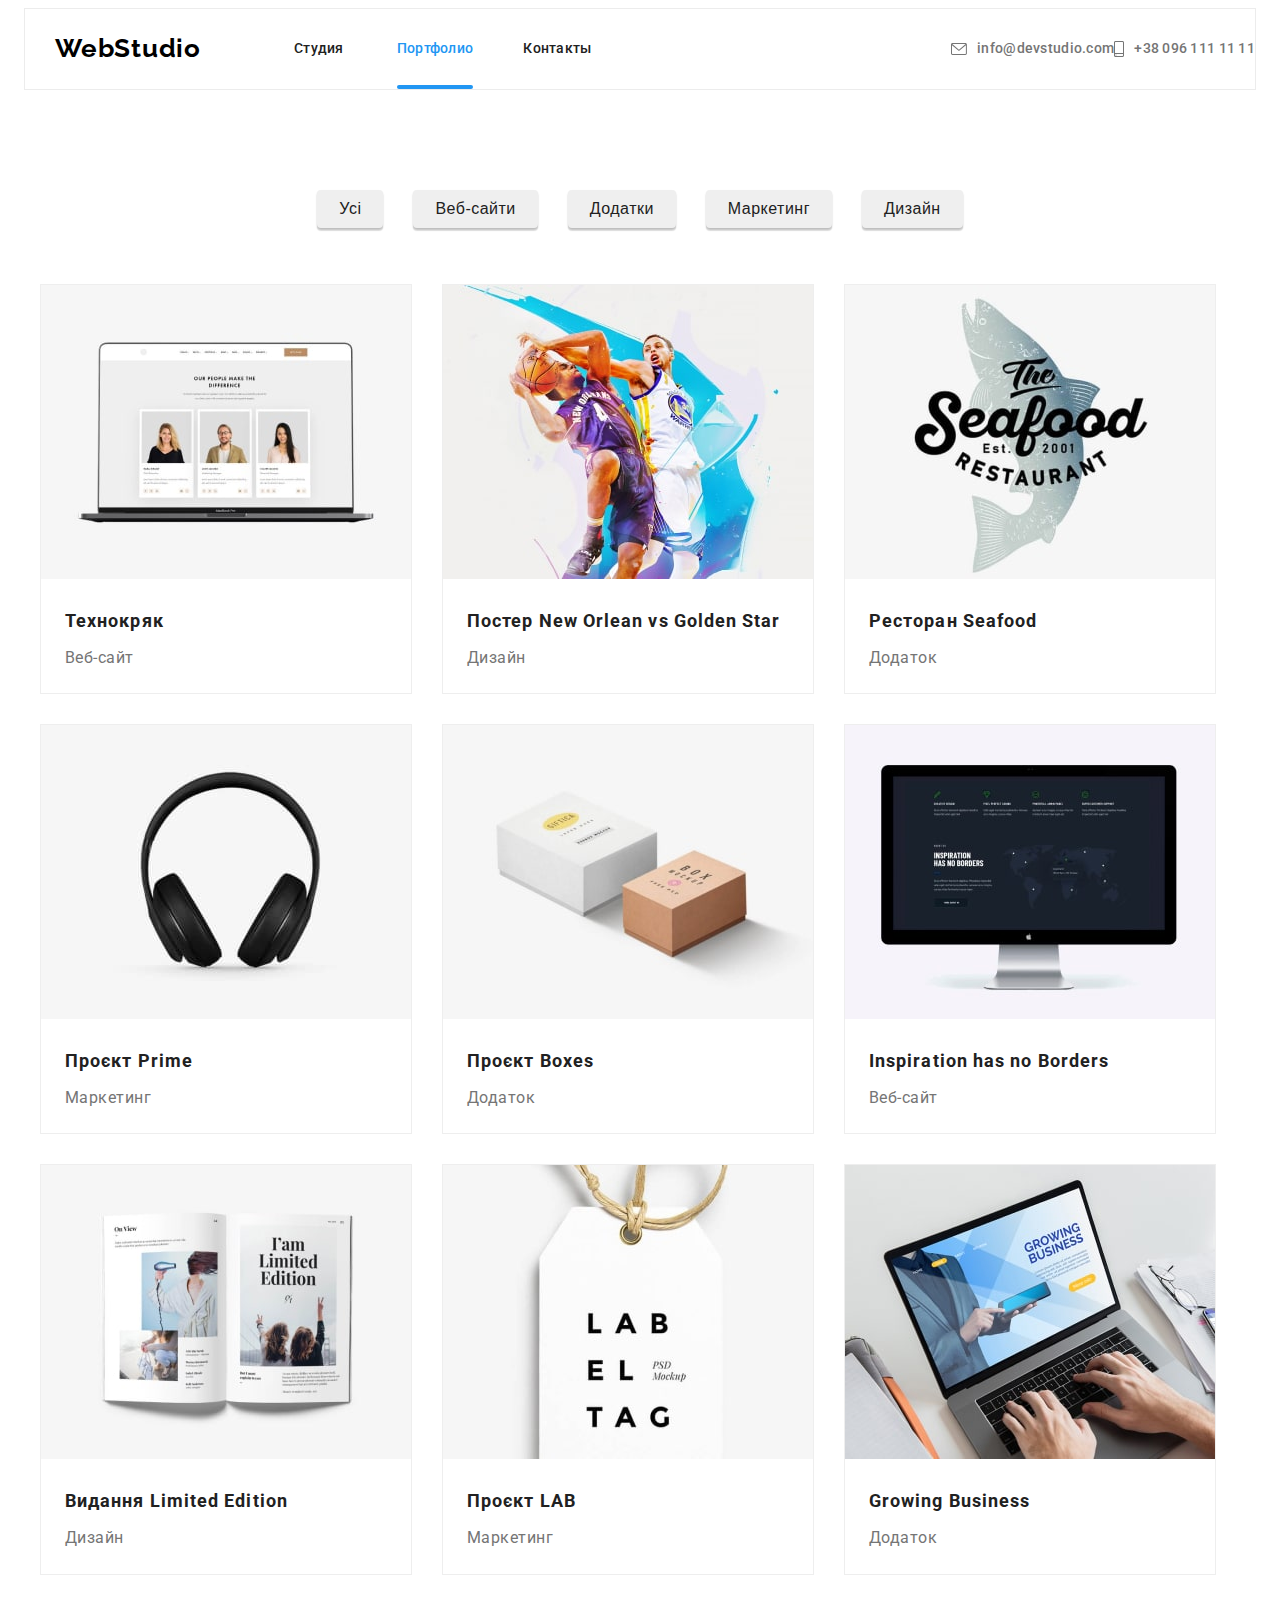
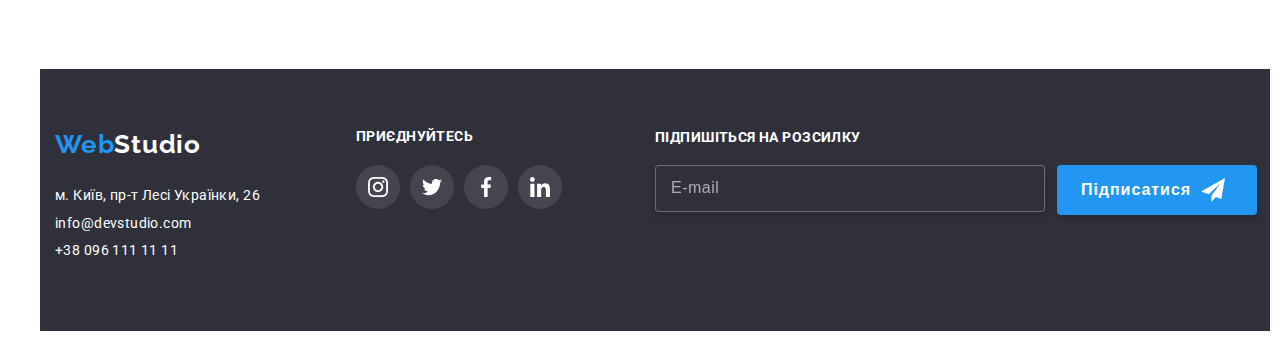
==== portfolio.html @ 6068ce36 "14.12.2022 21:16" ====
<!DOCTYPE html>
<html lang="en">

<head>
  <meta charset="UTF-8">
  <meta http-equiv="X-UA-Compatible" content="IE=edge">
  <meta name="viewport" content="width=device-width, initial-scale=1.0">
  <title>Document</title>

  <link rel="preconnect" href="https://fonts.googleapis.com">
  <link rel="preconnect" href="https://fonts.gstatic.com" crossorigin>
  <link href="https://fonts.googleapis.com/css2?family=Raleway:wght@700&family=Roboto:wght@400;500;700;900&display=swap"
    rel="stylesheet">
  <link rel="stylesheet" href="https://cdnjs.cloudflare.com/ajax/libs/modern-normalize/1.1.0/modern-normalize.min.css"
    integrity="sha512-wpPYUAdjBVSE4KJnH1VR1HeZfpl1ub8YT/NKx4PuQ5NmX2tKuGu6U/JRp5y+Y8XG2tV+wKQpNHVUX03MfMFn9Q=="
    crossorigin="anonymous" referrerpolicy="no-referrer">
  <!-- <link rel="stylesheet" href="./css/styles.css"> -->
  <link rel="stylesheet" href="./css/main.min.css">
</head>

<body class="body">
  <!----------------------HEADER---------------------->

  <header class="header container">
    <div class="container">

      <!----------------------LOGO---------------------->

      <a href="./index.html" lang="en" class="logo link list">
        <span class="accent">Web</span>Studio</a>

      <!-----------------------NAV----------------------->

      <nav class="header-nav">
        <ul class="header-list  list">

          <li class="header-menu">
            <a class="header-link link studia" href="./index.html">Студия</a>
          </li>

          <li class="header-menu">
            <a class="header-link link-curreent link portfolio" href="./portfolio.html">Портфолио</a>
          </li>

          <li class="header-menu">
            <a class="header-link link" href="#contacts">Контакты</a>
          </li>
        </ul>
      </nav>

      <!------------------HEADER-CONTAKT------------------>

      <ul class="header-list-cont header-cont list">

        <li class="cont-item">
          <a class="header-tel-mail link" href="mailto:info@devstudio.com">
            <svg width="16" height="12" class="icon-mail">
              <use href="./img/icons-defs.svg#icon-envelope"></use>
            </svg>
            info@devstudio.com</a>
        </li>

        <li class="cont-item">
          <a class="header-tel-mail link" href="tel:+380961111111">
            <svg width="10" height="16" class="icon-mail">
              <use href="./img/icons-defs.svg#icon-smartphone"></use>
            </svg>
            +38 096 111 11 11</a>
        </li>
      </ul>
    </div>
  </header>

  <!----------------------------HERO---------------------------->

  <main class="main-portfolio">

    <div class="container">
      <ul class="button-work-list list">
        <li><button type="button" class="btn-work btn">Усі</button></li>
        <li><button type="button" class="btn-work btn">Веб-сайти</button></li>
        <li><button type="button" class="btn-work btn">Додатки</button></li>
        <li><button type="button" class="btn-work btn">Маркетинг</button></li>
        <li><button type="button" class="btn-work btn">Дизайн</button></li>
      </ul>
    </div>


    <!--------------------------- OUR WORKS------------------------->
    <div class="container">
      <h1 hidden>Наші роботи</h1>
      <ul class="work-list list">


        <li class="item">
         
            <a class="port-cards-link link" href="#">
              <div class="produkt-thumb">
                <img src="./img/img.jpg" alt="Технокряк" width="370" height="294" />
                <div class="overlay">
                  <p class="port-cards-text">
                    Ресурс предлагает комплексные предложения с разным уровнем функционала и
                    сервисов. ВсPе это позволит посетителю получить исчерпывающие сведения о
                    компании или частном лице.
                  </p>
                </div>
              </div>
              <div class="cards-thumb">
                <h3 class="work-title">Технокряк</h3>
                <p class="work-text">Веб-сайт</p>
              </div>
            </a>
         
        </li>


        <li class="item">
          <a class="port-cards-link link" href="#">
            <div class="produkt-thumb">
              <img src="./img/img1.jpg" alt="Постер New Orlean vs Golden Star" width="370" height="294" />
              <div class="overlay">
                <p class="port-cards-text">
                  Ресурс предлагает комплексные предложения с разным уровнем функционала и
                  сервисов. Все это позволит посетителю получить исчерпывающие сведения о
                  компании или частном лице.
                </p>
              </div>
            </div>
            <div class="cards-thumb">
              <h3 class="work-title">Постер New Orlean vs Golden Star</h3>
              <p class="work-text">Дизайн</p>
            </div>
          </a>
        </li>


        <li class="item">
          <a class="port-cards-link link" href="#">
            <div class="produkt-thumb">
              <img src="./img/img2.jpg" alt="Ресторан Seafood" width="370" height="294" />
              <div class="overlay">
                <p class="port-cards-text">
                  Ресурс предлагает комплексные предложения с разным уровнем функционала и
                  сервисов. Все это позволит посетителю получить исчерпывающие сведения о
                  компании или частном лице.
                </p>
              </div>
            </div>
            <div class="cards-thumb">
              <h3 class="work-title">Ресторан Seafood</h3>
              <p class="work-text">Додаток</p>
            </div>
          </a>
        </li>


        <li class="item">
          <a class="port-cards-link link" href="#">
            <div class="produkt-thumb">
              <img src="./img/img8.jpg" alt="Проєкт Prime" width="370" height="294" />
              <div class="overlay">
                <p class="port-cards-text">
                  Ресурс предлагает комплексные предложения с разным уровнем функционала и
                  сервисов. Все это позволит посетителю получить исчерпывающие сведения о
                  компании или частном лице.
                </p>
              </div>
            </div>
            <div class="cards-thumb">
              <h3 class="work-title">Проєкт Prime</h3>
              <p class="work-text">Маркетинг</p>
            </div>
          </a>
        </li>


        <li class="item">
          <a class="port-cards-link link" href="#">
            <div class="produkt-thumb">
              <img src="./img/img3.jpg" alt="Проєкт Boxes" width="370" height="294" />
              <div class="overlay">
                <p class="port-cards-text">
                  Ресурс предлагает комплексные предложения с разным уровнем функционала и
                  сервисов. Все это позволит посетителю получить исчерпывающие сведения о
                  компании или частном лице.
                </p>
              </div>
            </div>
            <div class="cards-thumb">
              <h3 class="work-title">Проєкт Boxes</h3>
              <p class="work-text">Додаток</p>
            </div>
          </a>
        </li>


        <li class="item">
          <a class="port-cards-link link" href="#">
            <div class="produkt-thumb">
              <img src="./img/img4.jpg" alt="Inspiration has no Borders" width="370" height="294" />
              <div class="overlay">
                <p class="port-cards-text">
                  Ресурс предлагает комплексные предложения с разным уровнем функционала и
                  сервисов. Все это позволит посетителю получить исчерпывающие сведения о
                  компании или частном лице.
                </p>
              </div>
            </div>
            <div class="cards-thumb">
              <h3 class="work-title">Inspiration has no Borders</h3>
              <p class="work-text">Веб-сайт</p>
            </div>
          </a>
        </li>


        <li class="item">
          <a class="port-cards-link link" href="#">
            <div class="produkt-thumb">
              <img src="./img/img5.jpg" alt="Видання Limited Edition" width="370" height="294" />
              <div class="overlay">
                <p class="port-cards-text">
                  Ресурс предлагает комплексные предложения с разным уровнем функционала и
                  сервисов. Все это позволит посетителю получить исчерпывающие сведения о
                  компании или частном лице.
                </p>
              </div>
            </div>
            <div class="cards-thumb">
              <h3 class="work-title">Видання Limited Edition</h3>
              <p class="work-text">Дизайн</p>
            </div>
          </a>
        </li>


        <li class="item">
          <a class="port-cards-link link" href="#">
            <div class="produkt-thumb">
              <img src="./img/img6.jpg" alt="Проєкт LAB" width="370" height="294" />
              <div class="overlay">
                <p class="port-cards-text">
                  Ресурс предлагает комплексные предложения с разным уровнем функционала и
                  сервисов. Все это позволит посетителю получить исчерпывающие сведения о
                  компании или частном лице.
                </p>
              </div>
            </div>
            <div class="cards-thumb">
              <h3 class="work-title">Проєкт LAB</h3>
              <p class="work-text">Маркетинг</p>
            </div>
          </a>
        </li>


        <li class="item">
          <a class="port-cards-link link" href="#">
            <div class="produkt-thumb">
              <img src="./img/img7.jpg" alt="Growing Business" width="370" height="294" />
              <div class="overlay">
                <p class="port-cards-text">
                  Ресурс предлагает комплексные предложения с разным уровнем функционала и
                  сервисов. Все это позволит посетителю получить исчерпывающие сведения о
                  компании или частном лице.
                </p>
              </div>
            </div>
            <div class="cards-thumb">
              <h3 class="work-title">Growing Business</h3>
              <p class="work-text">Додаток</p>
            </div>
          </a>
        </li>
      </ul>
    </div>

  </main>
  <!---------------------------FOOTER--------------------------->
  <footer class="footer container">

    <div class="footer-cont container">
      <div class="footer-container">
        <div class="logofooter">
          <a href="./index.html" lang="en" class="firstlogofooter logo link">Web<span
              class="secondtlogofooter logo link">Studio</span></a>
        </div>

        <div class="footer-address">
          <address>
            <ul class="list">
              <li>
                <a href="https://goo.gl/maps/UvmpvFEawBBhTNfw9" class="contactfooter link">м. Київ, пр-т Лесі Українки,
                  26</a>
              </li>

              <li>
                <a href="mailto:info@devstudio.com" class="contactfooter link">info@devstudio.com</a>
              </li>
              <li>
                <a href="tel:+380961111111" class="contactfooter link">+38 096 111 11 11</a>
              </li>
            </ul>
          </address>
        </div>
      </div>
      <div class="footer-social">
        <p class="footer-title">приєднуйтесь</p>
        <ul class="footer-soc-list list">
          <li class="footer-soc-items"><a href="#" class="footer-soc-link link">
              <svg width="20" height="20" class="footer-soc-icons">
                <use href="./img/icons-defs.svg#icon-instagram"></use>
              </svg>
            </a></li>
          <li class="footer-soc-items"><a href="#" class="footer-soc-link link">
              <svg width="20" height="20" class="footer-soc-icons">
                <use href="./img/icons-defs.svg#icon-twitter"></use>
              </svg>
            </a></li>
          <li class="footer-soc-items"><a href="#" class="footer-soc-link link">
              <svg width="20" height="20" class="footer-soc-icons">
                <use href="./img/icons-defs.svg#icon-facebook"></use>
              </svg>
            </a></li>
          <li class="footer-soc-items"><a href="#" class="footer-soc-link link">
              <svg width="20" height="20" class="footer-soc-icons">
                <use href="./img/icons-defs.svg#icon-linkedin"></use>
              </svg>
            </a></li>
        </ul>
      </div>
      <div class="right-footer">
        <div class="right-footer-mail">
          <div class="footer-mail">
            <p>Підпишіться на розсилку</p>

            <form>
              <input class="right-footer-input" type="email" name="mail" placeholder="E-mail">
            </form>
          </div>

          <div class="right-footer-mail">
            <div class="footer-mail-btn">
              <p>Підпишіться на розсилку</p>


              <button type="submit" class="btn-submit-footer btn">Підписатися
                <svg width="24" height="24" class="btn-footer-icons">
                  <use href="./img/icons-defs.svg#icon-icon-send"></use>
                </svg>
              </button>
            </div>

          </div>
        </div>
      </div>


  </footer>
</body>

</html>
---- css/styles.css ----
:root{
  --primary-link-color:#2196F3;
  --second-link-color:#757575;
  --foncolor:#2F303A;
  --accent-color:#FFFFFF;
  --timing-function:cubic-bezier(0.4, 0, 0.2, 1);
}

p, h1, h2, h3, h4, h5, h6{
  margin: 0px;
}

ul{
  margin: 0px;
  padding-left: 0px;
}


img{
  display: block;
}

.body{
  font-family:'Roboto', sans-serif;
  font-weight: 700;
  color: #212121;
}

.logo{
  font-family: 'Raleway', sans-serif;
  font-weight: 700;
  font-size: 26px;
  line-height: 1.19;
  letter-spacing: 0.03em;
}

.container{
  width: 1200px;
  padding: 0px 15px;
margin: 0 auto;
}

.link{
  text-decoration: none;
}

.list{
  list-style: none;
}

.btn{
  font-family: 'Roboto'sans-serif;
  cursor: pointer;
  color: #212121;
  letter-spacing: 0.06em;
  padding: 10px 24px;
  border: transparent;
 transition: color 250ms var(--timing-function), 
  background-color 250ms var(--timing-function);
}

.btn:hover,
.btn:focus{
  color: var(--accent-color);
 background-color: var(--primary-link-color);
}

/*------------------HEADER------------------*/
.header-container{
 background-color: #FFFFFF;
  outline: 1px solid #eeeeee;
  border: none; 
}

header .container{
  position: relative;
  display: flex;
  align-items: center;
  border: none;
}

.header-list{
  display: flex;
  height: 80px;
}

/* ----------------------LOGO---------------------- */

.logo{
  padding-top: 24px;
  padding-bottom: 25px;
  color: #000000;
  margin-right: 93px;
}
.accent{
  color: var(--primary-link-color);
}

/* ----------------------NAV---------------------- */
.header-link{
  font-weight: 500;
  font-size: 14px;
  line-height: 1.14;
  letter-spacing: 0.02em;
  color: #212121;
  transition: color 250ms var(--timing-function);
}

.link-curreent{
  color: var(--primary-link-color);
}

.header-link:hover,
.header-link:focus{
  color: var(--primary-link-color);
}

.studia{
  margin-right: 53px;
}
.portfolio{
  margin-right: 50px;
}

.header-link{
position: relative;
display: block;
text-decoration: none;
padding: 32px 0px;
}

.link-curreent.studia::after {
  position: absolute;
  align-items: center;
  bottom: 0;
  content: "";
  display: block;
  width: 48px;
  height: 4px;
  border-radius: 2px;
  background-color:var(--primary-link-color);
  transition: 250ms var(--timing-function);
}

.link-curreent.portfolio::after{
  position: absolute;
  align-items: center;
  bottom: 0;
  content: "";
  display: block;
  width: 76px;
  height: 4px;
  border-radius: 2px;
  background-color:var(--primary-link-color);
  transition: 250ms var(--timing-function);
}

/* ------------------HEADER-CONTAKT------------------ */

.header-cont{
  position: absolute;
  margin-left: auto;
  right: 0;
  align-items: center;
}


.header-tel-mail{
  display: flex;
  align-items: center;
  font-weight: 500;
  font-size: 14px;
  line-height: 1.14;
  letter-spacing: 0.02em;
  color: #757575;
 transition: color 250ms var(--timing-function);
}

.header-tel-mail:hover,
.header-tel-mail:focus{
  color: var(--primary-link-color)
}

.icon-mail{
  fill: currentColor;
  margin-right: 10px;
}

.header-list-cont{
  display: flex;
  align-items: center;
  height: 80px;
  margin-right: 15px;
}

.header-list-item{
  margin-right: 30px;
}
.header-list-item:last-child{
  margin-right: 0;
}



/* -------------------HERO------------------- */


.hero-center{
padding-top: 200px;
padding-bottom: 200px;
padding-left: 15px;
text-align: center;
background-color: var(--foncolor);
background-repeat: no-repeat;
background-position: center;
background-size: cover;
background-image: linear-gradient(rgba(47, 48, 58, 0.4),rgba(47, 48, 58, 0.4)),url(../img/hero_bg.jpg);
min-width: 1600px;
margin: auto;
}

.title{
font-size: 44px;
line-height: 1.36;
text-align: center;
letter-spacing: 0.06em;
text-transform: uppercase;
color: var(--accent-color);
margin-bottom: 30px;
width: 696px;
} 

.title{
  margin: 0 auto;
  display: block;
}

.btn{
margin: 0 auto;
display: block;
margin-top: 30px;
}

/*------FEATURE------ */


.feature{
font-size: 14px;
line-height: 1.14;
letter-spacing: 0.03em;
text-transform: uppercase;
}

.feature .container{
  padding-top: 94px;
  padding-bottom: 94px;
}

.feature-list-item::before{
  display: block;
  content: '';
  background-repeat: no-repeat;
  height: 120px;
  background-color: #F5F4FA;
  background-position: center;
  margin-bottom: 30px;
  background-size: 65.32px 70px;
}
.icon-antenna::before{
 background-image: url(../img/SVG/antenna.svg); 
}

.icon-clock::before{
  background-image: url(../img/SVG/clock.svg) ;
}

.icon-diagram::before{
  background-image: url(../img/SVG/diagram.svg);
}

.icon-astronaut::before{
  background-image: url(../img/SVG/astronaut.svg);
}


.feature-list li+li{
  margin-left: 30px;
}

.feature-list{
  display: flex;
}

.feature-text{
font-weight: 400;
font-size: 14px;
line-height: 1.71;
letter-spacing: 0.03em;
color:var(--second-link-color);
max-width: 300px;
}

.feature-list li+li {
  margin-left: 30px;
}

/*------DEVELOPMENT------ */



.work-list-item{
  width: calc((100%-60px)/3);
  margin-right: 30px;
}

.work-list-item:nth-child(3n){
  margin-right: 0px;
}


.heading{
  font-weight: 700;
font-size: 36px;
line-height: 1.17;
text-align: center;
letter-spacing: 0.03em;
}

.work{
  display: flex;
  padding-top: 50px;
  padding-bottom: 94px;
}

.work-thumb{
  position: relative;
}

.work-actions{
  position: absolute;
  bottom: 0;
  width: 370px;
}

.devel-text{

  display: flex;
font-family: 'Roboto';
font-style: normal;
font-weight: 700;
font-size: 14px;
line-height: 16px;
text-align: center;
letter-spacing: 0.03em;
text-transform: uppercase;
color: #FFFFFF;
background: rgba(47, 48, 58, 0.8);
color: #FFFFFF;
padding: 27px;
justify-content: center;

}


/*------TEAM------ */

.team{
font-weight: 700;
font-size: 36px;
line-height: 1.17;
text-align: center;
letter-spacing: 0.03em;
}

.team-container{
background:#F5F4FA ;
padding-top: 94px;
padding-bottom: 94px;
}


.team-soc-list{
display: flex;
justify-content: center;
align-items: center;

}

.team-soc-items{
  width: 44px;
  height: 44px;
  margin-bottom: 30px;
  
}

.team-soc-items:not(:last-child)
{
  margin-right: 10px;
}

.team-soc-link{
  display: flex;
  justify-content: center;
  align-items: center;
  border-radius: 50%;
  width: 100%;
  height: 100%;
  color: #AFB1B8;
  background-color: var(--accent-color);
  transition: color 250ms var(--timing-function), 
  background-color 250ms var(--timing-function);
} 

.team-soc-link:hover{
  background-color:var(--primary-link-color);
  color: var(--accent-color);
 
}

 .team-soc-icons{
  fill: currentColor;
}

.member-team-list{
  display: flex;
}

.our-team{
  padding-bottom: 50px;
}

.member-team {
font-weight: 500;
font-size: 16px;
line-height: 1.19;
text-align: center;
letter-spacing: 0.03em;
margin-top: 30px;
margin-bottom: 10px;
}
.card{
  background-color: #FFFFFF;
}
.card-member{
width: 270px;
background: #FFFFFF;
background-color: transparent;
margin-right: 30px;
box-shadow: 0px 1px 3px rgba(0, 0, 0, 0.12), 0px 1px 1px
 rgba(0, 0, 0, 0.14), 0px 2px 1px rgba(0, 0, 0, 0.2);
border-radius: 0px 0px 4px 4px;
}

.job-title {
font-weight: 400;
font-size: 16px;
line-height: 1.19;
text-align: center;
letter-spacing: 0.03em;
color: var(--second-link-color);
/* padding-bottom: 30px; */
margin-bottom: 16px;
}


/*-----------REGULAR CUSTOMERS----------- */

.customers{
padding-top: 94px;
padding-bottom: 94px;
}
.custoumer-list{
  margin-top: 50px;
  display: flex;
}

.custoumer-list li+li{
  margin-left: 30px;
}

.custoumer-list {
  display: flex;
  font-size: 36px;
  line-height: 1.16;
  margin-top: 50px;
  padding: 0;
  text-align: center;
}

.customer-link {
  display: flex;
  box-sizing: border-box;
  justify-content: center;
  align-items: center;
  width: 170px;
  height: 92px;
  border: 1px solid #AFB1B8;
  border-radius: 4px;
  color:#AFB1B8;
 transition: color 250ms var(--timing-function), 
  border-color 250ms var(--timing-function);
}
.customers-icon {
  fill: currentColor;
}
.customer-link:hover,
.customer-link:focus {
  color: var(--primary-link-color);
  border-color: var(--primary-link-color);
}


/* --------------------------- PORTFOLIO------------------------- */

/* --------------------------- HERO------------------------- */

.header{
  border: 1px solid #ECECEC;
 
}
.button-work-list{
  display: flex; 
  padding-top:100px;
  padding-bottom: 56px;
  justify-content: center;
}

.button-work-list li+li{
  margin-left: 30px;
}

.btn-work{
padding: 6px 22px;
font-weight: 500;
font-size: 16px;
line-height: 1.62;
text-align: center;
letter-spacing: 0.03em;
box-shadow: 0px 3px 1px rgba(0, 0, 0, 0.1), 0px 1px 2px rgba(0, 0, 0, 0.08), 0px 2px 2px rgba(0, 0, 0, 0.12);
border-radius: 4px;
margin-top: 0;
border: transparent;
}

/* --------------------------- OUR WORKS------------------------- */

.produkt-thumb{
  position: relative;
  overflow: hidden;
  margin-bottom: 20px;
}

.port-cards-text{
position: absolute;
top: 0;
font-family: 'Roboto';
font-weight: 400;
font-size: 18px;
line-height: 1.56;
padding: 63px 24px;
letter-spacing: 0.03em;
background: rgba(33, 150, 243, 0.9);
color: #FFFFFF;
height: 100%;
transform: translateY(100%);
transition: transform 250ms var(--timing-function);
}

.item:hover .port-cards-text{
  transform: translateY(0) ;
}


.work-list{
  display: flex;
  flex-wrap: wrap;
  margin-bottom: 94px;
}


.work-title{
font-weight: 700;
font-size: 18px;
line-height: 2;
letter-spacing: 0.06em;
color: #212121;
margin-left: 24px;
margin-bottom: 4px;
}

.work-text{
font-weight: 400;
font-size: 16px;
line-height: 1.89;
letter-spacing: 0.03em;
color: var(--second-link-color);
margin-left: 24px;
margin-bottom: 20px;
}
.item{
border: 1px solid #EEEEEE;
margin-bottom: 30px;
background: #FFFFFF;
margin-right: 30px;
width: 370px;
}


.item:nth-last-child(-n+3){
    margin-bottom: 0;}


.item:hover{
  box-shadow: 0px 1px 1px rgba(0, 0, 0, 0.12),
   0px 4px 4px rgba(0, 0, 0, 0.06),
    1px 4px 6px rgba(0, 0, 0, 0.16);
}

.item>p{
  margin-bottom: 20px;
}

.item>h2{
  margin-bottom: 4px;
}

.item:nth-child(3n){
  margin-right: 0;
} 

/*------FOOTER------ */


.footer-cont{
   display: flex;
background-color:var(--foncolor);
padding-top: 60px;
  padding-bottom: 60px;
}
.footer-container{
  width: 231px;
}

.firstlogofooter{
 color: var(--primary-link-color)
}

.secondtlogofooter {
  color: var(--accent-color);
 }

 .logofooter{
  margin-bottom: 28px;
   max-width: 231px;
 }

 .footer-address{
  max-width: 231px;
 }

 .contactfooter{
display: block;
font-family: 'Roboto';
font-style: normal;
font-weight: 400;
font-size: 14px;
line-height: 1.14;
letter-spacing: 0.03em;
margin-bottom: 12px;
color: #FFFFFF;
 }

 .footer-social{
  margin-left: 70px;
 }

 .footer-title{
font-weight: 700;
font-size: 14px;
line-height: 1.14;
letter-spacing: 0.03em;
text-transform: uppercase;
color: #FFFFFF;
margin-bottom: 20px;
 }

 .footer-soc-list{
display: flex;
}

.footer-soc-items{
  width: 44px;
  height: 44px;
  margin-bottom: 30px;
  
}

.footer-soc-items:not(:last-child)
{
  margin-right: 10px;
}

.footer-soc-link{
  display: flex;
  justify-content: center;
  align-items: center;
  border-radius: 50%;
  width: 100%;
  height: 100%;
  color: #FFFFFF;
 background: rgba(255, 255, 255, 0.1);
 transition: color 250ms var(--timing-function), 
  background-color 250ms var(--timing-function);
}

.footer-soc-link:hover{
  background-color:var(--primary-link-color);
  color: var(--accent-color);
}

.footer-soc-icons{
  fill: currentColor}

  .right-footer{
    margin-left: 93px;
    display: flex;
  }

.right-footer-mail{
  display: flex;
}
.footer-mail{
  display: block;
}

.footer-mail > p{
font-weight: 700;
font-size: 14px;
line-height: 16px;
letter-spacing: 0.03em;
text-transform: uppercase;
color: #FFFFFF;
margin-bottom: 20px;
  }

.footer-mail-btn>p{
  font-weight: 700;
font-size: 14px;
line-height: 16px;
letter-spacing: 0.03em;
text-transform: uppercase;
color: #FFFFFF;
margin-bottom: 20px;
opacity: 0;
}

.right-footer-input{
  width: 358px;
  padding: 15px;
  background: #2F303A;
  border: 1px solid rgba(255, 255, 255, 0.3);
filter: drop-shadow(0px 4px 4px rgba(0, 0, 0, 0.15));
border-radius: 4px;
color: #FFFFFF;
}
.right-footer-input::placeholder{
font-weight: 400;
font-size: 16px;
line-height: 1.25;
align-items: center;
letter-spacing: 0.03em;
color: rgba(255, 255, 255, 0.6);
}

.btn-submit-footer{
  display: flex;
font-weight: 700;
font-size: 16px;
line-height: 1.88;
margin-left: 12px;
letter-spacing: 0.06em;
background-color: var(--primary-link-color);
color: #FFFFFF;
width: 200px;
height: 50px;
margin-top: 0;
box-shadow: 0px 4px 4px rgba(0, 0, 0, 0.15);
border-radius: 4px;
align-items: center;
justify-items: center;
}

.btn-footer-icons{
  margin-left: 10px;
}

.btn-submit-footer
/*------MODAL------ */

.backdrop {
  position: fixed;
  top: 0;
  left: 0;
  width: 100%;
  height: 100%;
  background-color: rgba(0, 0, 0, 0.2);
  opacity: 1;
  visibility: visible;
  transition: opasity 250ms var(--timing-function), 
  visibility 250ms var(--timing-function);
  
}

.backdrop.is-hidden {
  opacity: 0;
  pointer-events: none;
  visibility: hidden;
}
.backdrop.is-hidden.modal {
  transform: scale(1.1) translate(-50%, -50%) scale(0.9);
  opacity: 0;
}
.modal {
  position: absolute;
  top: 50%;
  left: 50%;
  background-color: #FFFFFF;
  min-width: 528px;
  min-height: 581px;
  box-shadow: 0px 1px 3px rgba(0, 0, 0, 0.12), 0px 1px 1px rgba(0, 0, 0, 0.14),
    0px 2px 1px rgba(0, 0, 0, 0.2);
  border-radius: 4px;
  opacity: 1;
  transform: scale(1) translate(-50%, -50%);
  transition: 250ms var(--timing-function);
   padding: 40px 40px 50px 40px;
}

.modal-close{
  position: absolute;
  top: 8px;
  right: 8px;
  width: 30px;
  height: 30px;
  border-radius: 50%;
  border: 1px solid rgba(0, 0, 0, 0.1);
  padding: 0;
  cursor: pointer;
  fill: #000000;
  background-color: rgba(255, 255, 255, 1);
  transition: 250ms var(--timing-function);
}

.modal-icons {
  position: absolute;
  top: 50%;
  left: 50%;
  transform: translate(-50%, -50%);
  color: #757575;
}

.cross-modal-icons{
  fill: #757575;
}

.cross-modal-icons:hover{
  fill: #2196F3;
}


.modal-head{
font-weight: 700;
font-size: 20px;
line-height: 1.15;
text-align: center;
letter-spacing: 0.03em;
color: #212121;
margin-bottom: 30px;
}

.btn-submit{
width: 200px;
height: 50px;
cursor: pointer;
box-shadow: 0px 4px 4px rgba(0, 0, 0, 0.15);
border-radius: 4px;
}

.modal-input{

width: 100%;
height: 40px;
border: 1px solid rgba(33, 33, 33, 0.2);
outline: none;
border-radius: 4px;
padding: 12px 15px 12px 42px;
color:#757575;
cursor: pointer;
transition: border 250ms var(--timing-function);
}

.modal-input:hover,
.modal-input:focus{
border: 1px solid #2196F3;
}

.modal-input-coment:hover,
.modal-input-coment:focus{
border: 1px solid #2196F3;
}



.modal-input:focus + svg,
.modal-input:hover + svg{
  fill: #2196F3}

.modal-input::placeholder{
font-weight: 400;
font-size: 12px;
line-height: 14px;
letter-spacing: 0.01em;
color: rgba(117, 117, 117, 0.5);
}

.form-field{
  margin-bottom: 28px;
}
 .form-field label{
  display: block;
margin-bottom: 4px;
font-family: 'Roboto';
font-style: normal;
font-weight: 400;
font-size: 12px;
line-height: 1.17;
letter-spacing: 0.01em;
color: #757575;

 }
.modal-text{
font-weight: 400;
font-size: 12px;
line-height: 14px;
letter-spacing: 0.01em;
color: rgba(117, 117, 117, 0.5);
resize:none;
width: 100%;
height: 120px;
padding: 12px 16px;
border: 1px solid rgba(33, 33, 33, 0.2);
border-radius: 4px;
 outline: none;
}

.modal-text:hover,
.modal-text:focus{
  border: 1px solid #2196F3;
}

.modal-input-wrapper{
  position: relative;
  color: rgba(117, 117, 117, 0.5);
}

.label-coment{
  display: block;
margin-bottom: 4px;
font-family: 'Roboto';
font-style: normal;
font-weight: 400;
font-size: 12px;
line-height: 1.17;
letter-spacing: 0.01em;
color: #757575;
}


.modal-icons-cont{
   position: absolute;
  top: 50%;
  left: 12px;
  transform: translateY(-50%);
  transition: fill 250ms var(--timing-function);
}

/* -----------checkbox----------- */

.modal-politik-label{
  display: flex;
  margin-left: 12px;
  align-items: center;
}
label.modal-politik-label::before{
content: "";
width: 16px;
height: 15px;
border: 2px solid #212121;
border-radius: 2px;
margin-right: 7px;

}

.checkbox:checked + label::before{
  border: none;
  background-color: var(--primary-link-color);
  background-image: url(../img/galochka.svg);
  background-repeat: no-repeat;
  background-position: center;
}
.checkbox{
  appearance: none;
 
}
.checkbox-link{
  display: inline;
   color: var(--primary-link-color);
  margin-left: 3px;
  font-weight: 400;
font-size: 14px;
line-height: 1.71;
letter-spacing: 0.03em;
}

.checkbox-text{
  display: inline;
  color: #757575;
  margin-left: 3px;
  font-weight: 400;
font-size: 14px;
line-height: 1.71;
letter-spacing: 0.03em;
}
---- css/main.min.css ----
p,h1,h2,h3,h4,h5,h6{margin:0px}ul{margin:0px;padding-left:0px}.link{text-decoration:none}.list{list-style:none}.img{display:block}.body{font-family:"Roboto",sans-serif;font-weight:700;color:#212121}:root{--primary-link-color:#2196F3;--second-link-color:#757575;--foncolor:#2F303A;--accent-color:#FFFFFF;--timing-function:cubic-bezier(0.4, 0, 0.2, 1)}.container{width:1200px;padding:0px 15px;margin:0 auto}.btn{font-family:"Roboto" sans-serif;cursor:pointer;color:#212121;letter-spacing:.06em;padding:10px 24px;border:rgba(0,0,0,0);transition:color 250ms var(--timing-function),background-color 250ms var(--timing-function);margin:0 auto;display:block;margin-top:30px}.btn:hover,.btn:focus{color:var(--accent-color);background-color:var(--primary-link-color)}.logo{font-family:"Raleway",sans-serif;font-weight:700;font-size:26px;line-height:1.19;letter-spacing:.03em}.header-container{background-color:#fff;outline:1px solid #eee;border:none}header .container{position:relative;display:flex;align-items:center;border:none}.header-list{display:flex;height:80px}.header-list-cont{display:flex;align-items:center;height:80px;margin-right:15px}.header-list-item{margin-right:30px}.header-list-item:last-child{margin-right:0}.logo{padding-top:24px;padding-bottom:25px;color:#000;margin-right:93px}.logo-accent{color:var(--primary-link-color)}.header-link{position:relative;display:block;text-decoration:none;padding:32px 0px;font-weight:500;font-size:14px;line-height:1.14;letter-spacing:.02em;color:#212121;transition:color 250ms var(--timing-function)}.header-link:hover,.header-link:focus{color:var(--primary-link-color)}.link-curreent{color:var(--primary-link-color)}.link-curreent.studia::after{position:absolute;align-items:center;bottom:0;content:"";display:block;width:48px;height:4px;border-radius:2px;background-color:var(--primary-link-color);transition:250ms var(--timing-function)}.link-curreent.portfolio::after{position:absolute;align-items:center;bottom:0;content:"";display:block;width:76px;height:4px;border-radius:2px;background-color:var(--primary-link-color);transition:250ms var(--timing-function)}.studia{margin-right:53px}.portfolio{margin-right:50px}.header-cont{position:absolute;margin-left:auto;right:0;align-items:center}.header-tel-mail{display:flex;align-items:center;font-weight:500;font-size:14px;line-height:1.14;letter-spacing:.02em;color:#757575;transition:color 250ms var(--timing-function)}.header-tel-mail:hover,.header-tel-mail:focus{color:var(--primary-link-color)}.icon-mail{fill:currentColor;margin-right:10px}.hero-center{padding-top:200px;padding-bottom:200px;padding-left:15px;text-align:center;background-color:var(--foncolor);background-repeat:no-repeat;background-position:center;background-size:cover;background-image:linear-gradient(rgba(47, 48, 58, 0.4), rgba(47, 48, 58, 0.4)),url(../img/hero_bg.jpg);min-width:1600px;margin:auto}.title{font-size:44px;line-height:1.36;text-align:center;letter-spacing:.06em;text-transform:uppercase;color:var(--accent-color);margin-bottom:30px;width:696px;margin:0 auto;display:block}.work-list-item{width:calc((100% - 60px)/3);margin-right:30px}.work-list-item:nth-child(3n){margin-right:0px}.heading{font-weight:700;font-size:36px;line-height:1.17;text-align:center;letter-spacing:.03em}.work{display:flex;padding-top:50px;padding-bottom:94px}.work-thumb{position:relative}.work-actions{position:absolute;bottom:0;width:370px}.devel-text{display:flex;font-family:"Roboto";font-style:normal;font-weight:700;font-size:14px;line-height:16px;text-align:center;letter-spacing:.03em;text-transform:uppercase;color:#fff;background:rgba(47,48,58,.8);color:#fff;padding:27px;justify-content:center}.feature{font-size:14px;line-height:1.14;letter-spacing:.03em;text-transform:uppercase}.feature .container{padding-top:94px;padding-bottom:94px}.icon-antenna::before{background-image:url(../img/SVG/antenna.svg)}.icon-clock::before{background-image:url(../img/SVG/clock.svg)}.icon-diagram::before{background-image:url(../img/SVG/diagram.svg)}.icon-astronaut::before{background-image:url(../img/SVG/astronaut.svg)}.feature-list{display:flex}.feature-list li+li{margin-left:30px}.feature-list-item::before{display:block;content:"";background-repeat:no-repeat;height:120px;background-color:#f5f4fa;background-position:center;margin-bottom:30px;background-size:65.32px 70px}.feature-text{font-weight:400;font-size:14px;line-height:1.71;letter-spacing:.03em;color:var(--second-link-color);max-width:300px}.team{font-weight:700;font-size:36px;line-height:1.17;text-align:center;letter-spacing:.03em}.team-container{background:#f5f4fa;padding-top:94px;padding-bottom:94px}.team-soc-list{display:flex;justify-content:center;align-items:center}.team-soc-icons{fill:currentColor}.team-soc-items{width:44px;height:44px;margin-bottom:30px}.team-soc-items:not(:last-child){margin-right:10px}.team-soc-link{display:flex;justify-content:center;align-items:center;border-radius:50%;width:100%;height:100%;color:#afb1b8;background-color:var(--accent-color);transition:color 250ms var(--timing-function),background-color 250ms var(--timing-function)}.team-soc-link:hover{background-color:var(--primary-link-color);color:var(--accent-color)}.our-team{padding-bottom:50px}.member-team{font-weight:500;font-size:16px;line-height:1.19;text-align:center;letter-spacing:.03em;margin-top:30px;margin-bottom:10px}.member-team-list{display:flex}.card{background-color:#fff}.card-member{width:270px;background:#fff;background-color:rgba(0,0,0,0);margin-right:30px;box-shadow:0px 1px 3px rgba(0,0,0,.12),0px 1px 1px rgba(0,0,0,.14),0px 2px 1px rgba(0,0,0,.2);border-radius:0px 0px 4px 4px}.job-title{font-weight:400;font-size:16px;line-height:1.19;text-align:center;letter-spacing:.03em;color:var(--second-link-color);margin-bottom:16px}.customer{padding-top:94px;padding-bottom:94px}.customer-icon{fill:currentColor}.custoumer-list{display:flex;font-size:36px;line-height:1.16;margin-top:50px;padding:0;text-align:center;margin-top:50px;display:flex}.custoumer-list li+li{margin-left:30px}.customer-link{display:flex;box-sizing:border-box;justify-content:center;align-items:center;width:170px;height:92px;border:1px solid #afb1b8;border-radius:4px;color:#afb1b8;transition:color 250ms var(--timing-function),border-color 250ms var(--timing-function)}.customer-link:hover,.customer-link:focus{color:var(--primary-link-color);border-color:var(--primary-link-color)}.footer-cont{display:flex;background-color:var(--foncolor);padding-top:60px;padding-bottom:60px}.footer-container{width:231px}.firstlogofooter{color:var(--primary-link-color)}.secondtlogofooter{color:var(--accent-color)}.logofooter{margin-bottom:28px;max-width:231px}.footer-address{max-width:231px}.contactfooter{display:block;font-family:"Roboto";font-style:normal;font-weight:400;font-size:14px;line-height:1.14;letter-spacing:.03em;margin-bottom:12px;color:#fff}.footer-social{margin-left:70px}.footer-title{font-weight:700;font-size:14px;line-height:1.14;letter-spacing:.03em;text-transform:uppercase;color:#fff;margin-bottom:20px}.footer-soc-list{display:flex}.footer-soc-items{width:44px;height:44px;margin-bottom:30px}.footer-soc-items:not(:last-child){margin-right:10px}.footer-soc-link{display:flex;justify-content:center;align-items:center;border-radius:50%;width:100%;height:100%;color:#fff;background:rgba(255,255,255,.1);transition:color 250ms var(--timing-function),background-color 250ms var(--timing-function)}.footer-soc-link:hover{background-color:var(--primary-link-color);color:var(--accent-color)}.footer-soc-icons{fill:currentColor}.right-footer{margin-left:93px;display:flex}.right-footer-mail{display:flex}.footer-mail{display:block}.footer-mail>p{font-weight:700;font-size:14px;line-height:16px;letter-spacing:.03em;text-transform:uppercase;color:#fff;margin-bottom:20px}.footer-mail-btn>p{font-weight:700;font-size:14px;line-height:16px;letter-spacing:.03em;text-transform:uppercase;color:#fff;margin-bottom:20px;opacity:0}.right-footer-input{width:358px;padding:15px;background:#2f303a;border:1px solid rgba(255,255,255,.3);filter:drop-shadow(0px 4px 4px rgba(0, 0, 0, 0.15));border-radius:4px;color:#fff}.right-footer-input::-moz-placeholder{font-weight:400;font-size:16px;line-height:1.25;align-items:center;letter-spacing:.03em;color:rgba(255,255,255,.6)}.right-footer-input:-ms-input-placeholder{font-weight:400;font-size:16px;line-height:1.25;align-items:center;letter-spacing:.03em;color:rgba(255,255,255,.6)}.right-footer-input::placeholder{font-weight:400;font-size:16px;line-height:1.25;align-items:center;letter-spacing:.03em;color:rgba(255,255,255,.6)}.btn-submit-footer{display:flex;font-weight:700;font-size:16px;line-height:1.88;margin-left:12px;letter-spacing:.06em;background-color:var(--primary-link-color);color:#fff;width:200px;height:50px;margin-top:0;box-shadow:0px 4px 4px rgba(0,0,0,.15);border-radius:4px;align-items:center;justify-items:center}.btn-footer-icons{margin-left:10px}.backdrop{position:fixed;top:0;left:0;width:100%;height:100%;background-color:rgba(0,0,0,.2);opacity:1;visibility:visible;transition:opasity 250ms var(--timing-function),visibility 250ms var(--timing-function)}.backdrop.is-hidden{opacity:0;pointer-events:none;visibility:hidden}.backdrop.is-hidden.modal{transform:scale(1.1) translate(-50%, -50%) scale(0.9);opacity:0}.modal{position:absolute;top:50%;left:50%;background-color:#fff;min-width:528px;min-height:581px;box-shadow:0px 1px 3px rgba(0,0,0,.12),0px 1px 1px rgba(0,0,0,.14),0px 2px 1px rgba(0,0,0,.2);border-radius:4px;opacity:1;transform:scale(1) translate(-50%, -50%);transition:250ms var(--timing-function);padding:40px 40px 50px 40px}.modal-close{position:absolute;top:8px;right:8px;width:30px;height:30px;border-radius:50%;border:1px solid rgba(0,0,0,.1);padding:0;cursor:pointer;fill:#000;background-color:#fff;transition:250ms var(--timing-function)}.modal-icons{position:absolute;top:50%;left:50%;transform:translate(-50%, -50%);color:#757575}.modal-head{font-weight:700;font-size:20px;line-height:1.15;text-align:center;letter-spacing:.03em;color:#212121;margin-bottom:30px}.cross-modal-icons{fill:#757575}.cross-modal-icons:hover{fill:#2196f3}.btn-submit{width:200px;height:50px;cursor:pointer;box-shadow:0px 4px 4px rgba(0,0,0,.15);border-radius:4px}.modal-input{width:100%;height:40px;border:1px solid rgba(33,33,33,.2);outline:none;border-radius:4px;padding:12px 15px 12px 42px;color:#757575;cursor:pointer;transition:border 250ms var(--timing-function)}.modal-input:hover,.modal-input:focus{border:1px solid #2196f3}.modal-input:focus+svg,.modal-input:hover+svg{fill:#2196f3}.modal-input::-moz-placeholder{font-weight:400;font-size:12px;line-height:14px;letter-spacing:.01em;color:rgba(117,117,117,.5)}.modal-input:-ms-input-placeholder{font-weight:400;font-size:12px;line-height:14px;letter-spacing:.01em;color:rgba(117,117,117,.5)}.modal-input::placeholder{font-weight:400;font-size:12px;line-height:14px;letter-spacing:.01em;color:rgba(117,117,117,.5)}.modal-input-wrapper{position:relative;color:rgba(117,117,117,.5)}.form-field{margin-bottom:28px}.form-field label{display:block;margin-bottom:4px;font-family:"Roboto";font-style:normal;font-weight:400;font-size:12px;line-height:1.17;letter-spacing:.01em;color:#757575}.modal-text{font-weight:400;font-size:12px;line-height:14px;letter-spacing:.01em;color:rgba(117,117,117,.5);resize:none;width:100%;height:120px;padding:12px 16px;border:1px solid rgba(33,33,33,.2);border-radius:4px;outline:none}.modal-text:hover,.modal-text:focus{border:1px solid #2196f3}.label-coment{display:block;margin-bottom:4px;font-family:"Roboto";font-style:normal;font-weight:400;font-size:12px;line-height:1.17;letter-spacing:.01em;color:#757575}.modal-icons-cont{position:absolute;top:50%;left:12px;transform:translateY(-50%);transition:fill 250ms var(--timing-function)}.modal-politik-label{display:flex;margin-left:12px;align-items:center}label.modal-politik-label::before{content:"";width:16px;height:15px;border:2px solid #212121;border-radius:2px;margin-right:7px}.checkbox{-webkit-appearance:none;-moz-appearance:none;appearance:none}.checkbox-link{display:inline;color:var(--primary-link-color);margin-left:3px;font-weight:400;font-size:14px;line-height:1.71;letter-spacing:.03em}.checkbox-text{display:inline;color:#757575;margin-left:3px;font-weight:400;font-size:14px;line-height:1.71;letter-spacing:.03em}.checkbox:checked+label::before{border:none;background-color:var(--primary-link-color);background-image:url(../img/galochka.svg);background-repeat:no-repeat;background-position:center}.header{border:1px solid #ececec}.button-work-list{display:flex;padding-top:100px;padding-bottom:56px;justify-content:center}.button-work-list li+li{margin-left:30px}.btn-work{padding:6px 22px;font-weight:500;font-size:16px;line-height:1.62;text-align:center;letter-spacing:.03em;box-shadow:0px 3px 1px rgba(0,0,0,.1),0px 1px 2px rgba(0,0,0,.08),0px 2px 2px rgba(0,0,0,.12);border-radius:4px;margin-top:0;border:rgba(0,0,0,0)}.produkt-thumb{position:relative;overflow:hidden;margin-bottom:20px}.port-cards-text{position:absolute;top:0;font-family:"Roboto";font-weight:400;font-size:18px;line-height:1.56;padding:63px 24px;letter-spacing:.03em;background:rgba(33,150,243,.9);color:#fff;height:100%;transform:translateY(100%);transition:transform 250ms var(--timing-function)}.work-list{display:flex;flex-wrap:wrap;margin-bottom:94px}.work-title{font-weight:700;font-size:18px;line-height:2;letter-spacing:.06em;color:#212121;margin-left:24px;margin-bottom:4px}.work-text{font-weight:400;font-size:16px;line-height:1.89;letter-spacing:.03em;color:var(--second-link-color);margin-left:24px;margin-bottom:20px}.item{border:1px solid #eee;margin-bottom:30px;background:#fff;margin-right:30px;width:370px}.item:hover .port-cards-text{transform:translateY(0)}.item:nth-last-child(-n+3){margin-bottom:0}.item:hover{box-shadow:0px 1px 1px rgba(0,0,0,.12),0px 4px 4px rgba(0,0,0,.06),1px 4px 6px rgba(0,0,0,.16)}.item>p{margin-bottom:20px}.item>h2{margin-bottom:4px}.item:nth-child(3n){margin-right:0}/*# sourceMappingURL=main.min.css.map */
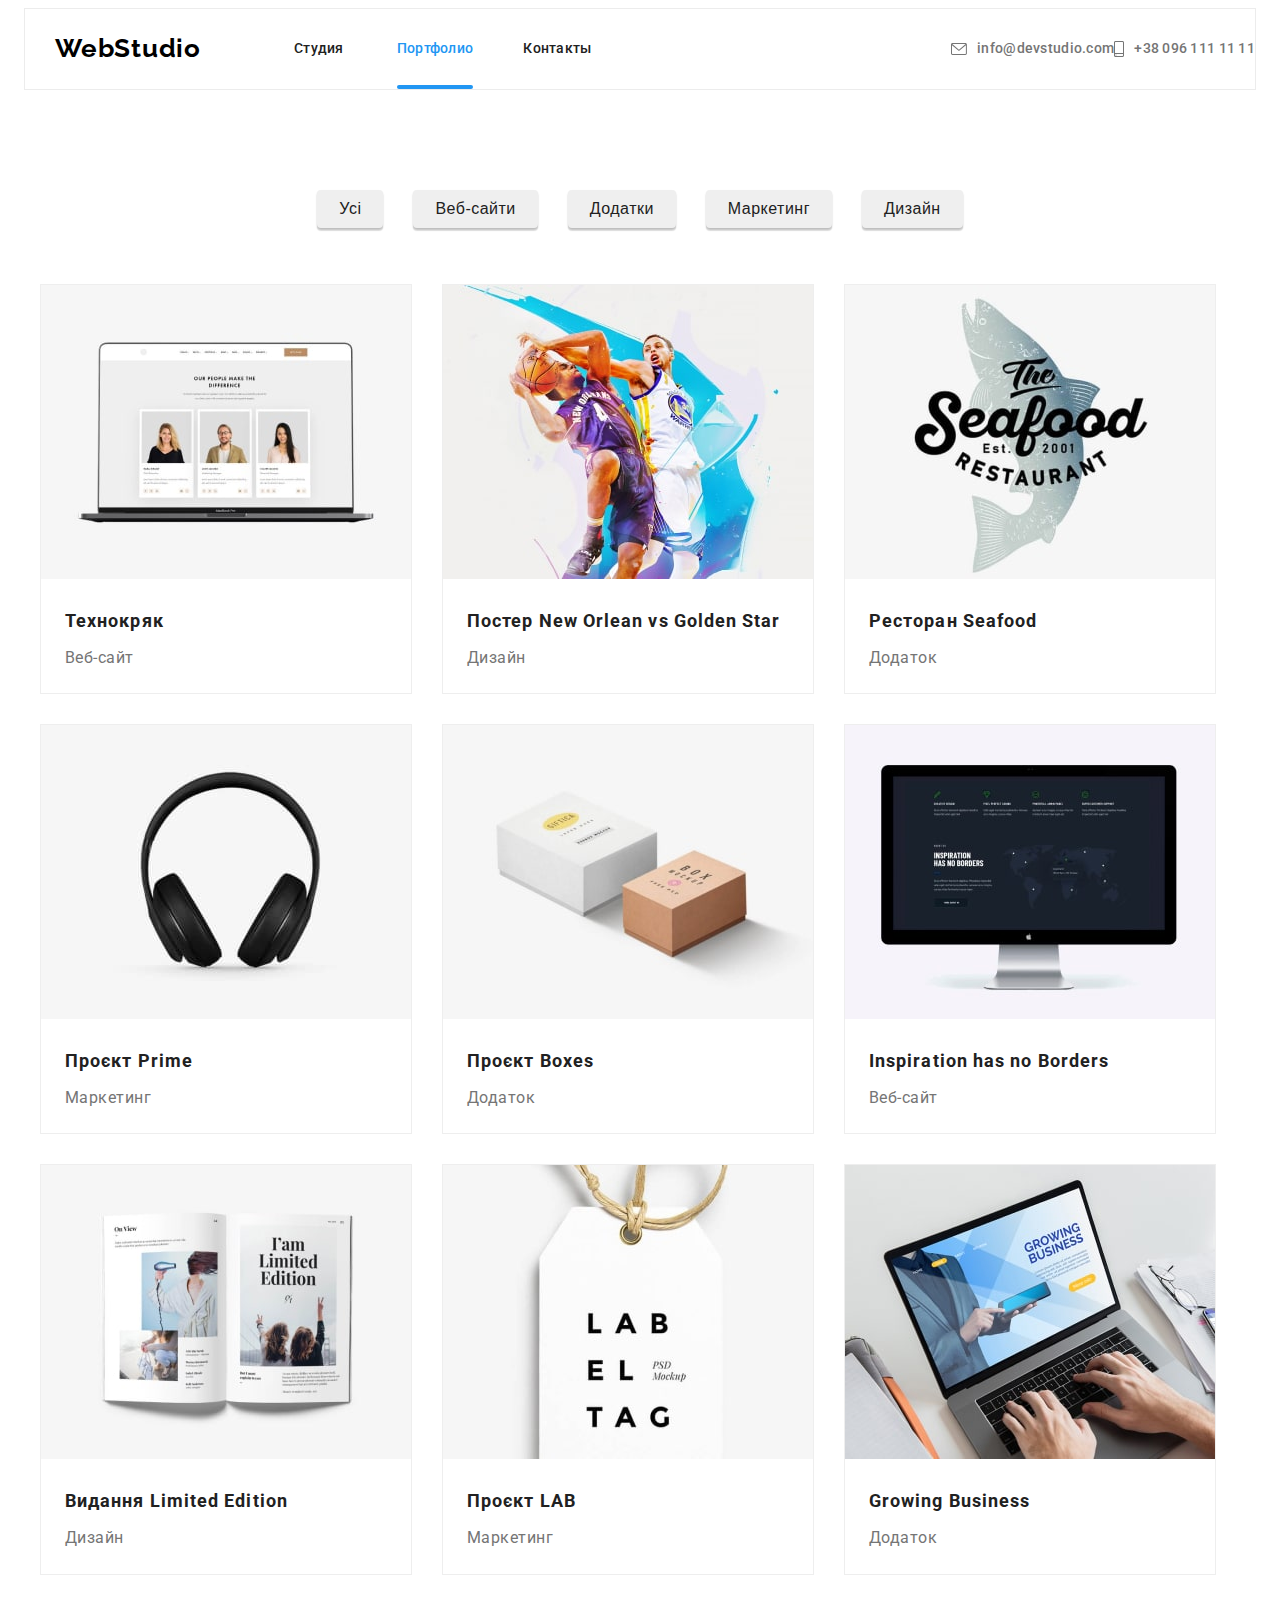
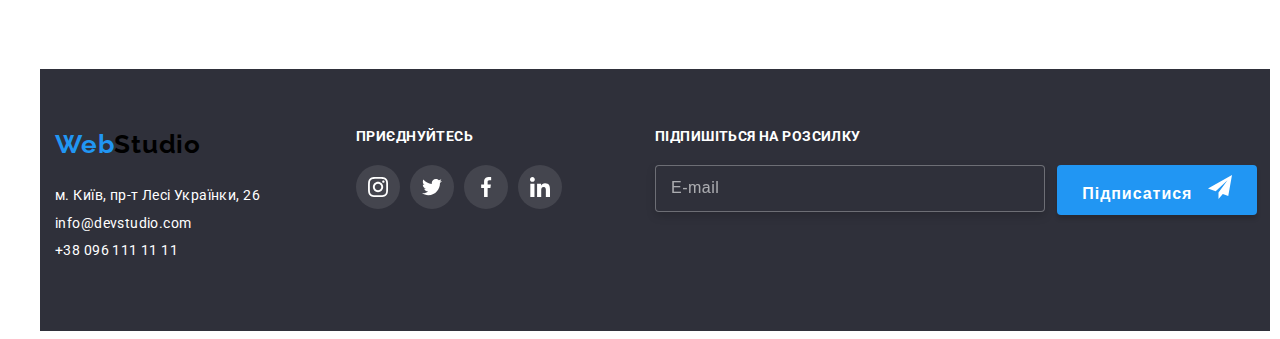
==== commit 30ddde66: "16.12.2022 10:55" ====
--- a/portfolio.html
+++ b/portfolio.html
@@ -282,8 +282,10 @@
     <div class="footer-cont container">
       <div class="footer-container">
         <div class="logofooter">
-          <a href="./index.html" lang="en" class="firstlogofooter logo link">Web<span
-              class="secondtlogofooter logo link">Studio</span></a>
+          <a href="./index.html" lang="en" class="logo link list">
+            <span class="logo-accent">Web</span>Studio</a>
+          <!-- <a href="./index.html" lang="en" class="firstlogofooter logo link">Web<span
+              class="secondtlogofooter logo link">Studio</span></a> -->
         </div>
 
         <div class="footer-address">
--- a/css/main.min.css
+++ b/css/main.min.css
@@ -1 +1 @@
-p,h1,h2,h3,h4,h5,h6{margin:0px}ul{margin:0px;padding-left:0px}.link{text-decoration:none}.list{list-style:none}.img{display:block}.body{font-family:"Roboto",sans-serif;font-weight:700;color:#212121}:root{--primary-link-color:#2196F3;--second-link-color:#757575;--foncolor:#2F303A;--accent-color:#FFFFFF;--timing-function:cubic-bezier(0.4, 0, 0.2, 1)}.container{width:1200px;padding:0px 15px;margin:0 auto}.btn{font-family:"Roboto" sans-serif;cursor:pointer;color:#212121;letter-spacing:.06em;padding:10px 24px;border:rgba(0,0,0,0);transition:color 250ms var(--timing-function),background-color 250ms var(--timing-function);margin:0 auto;display:block;margin-top:30px}.btn:hover,.btn:focus{color:var(--accent-color);background-color:var(--primary-link-color)}.logo{font-family:"Raleway",sans-serif;font-weight:700;font-size:26px;line-height:1.19;letter-spacing:.03em}.header-container{background-color:#fff;outline:1px solid #eee;border:none}header .container{position:relative;display:flex;align-items:center;border:none}.header-list{display:flex;height:80px}.header-list-cont{display:flex;align-items:center;height:80px;margin-right:15px}.header-list-item{margin-right:30px}.header-list-item:last-child{margin-right:0}.logo{padding-top:24px;padding-bottom:25px;color:#000;margin-right:93px}.logo-accent{color:var(--primary-link-color)}.header-link{position:relative;display:block;text-decoration:none;padding:32px 0px;font-weight:500;font-size:14px;line-height:1.14;letter-spacing:.02em;color:#212121;transition:color 250ms var(--timing-function)}.header-link:hover,.header-link:focus{color:var(--primary-link-color)}.link-curreent{color:var(--primary-link-color)}.link-curreent.studia::after{position:absolute;align-items:center;bottom:0;content:"";display:block;width:48px;height:4px;border-radius:2px;background-color:var(--primary-link-color);transition:250ms var(--timing-function)}.link-curreent.portfolio::after{position:absolute;align-items:center;bottom:0;content:"";display:block;width:76px;height:4px;border-radius:2px;background-color:var(--primary-link-color);transition:250ms var(--timing-function)}.studia{margin-right:53px}.portfolio{margin-right:50px}.header-cont{position:absolute;margin-left:auto;right:0;align-items:center}.header-tel-mail{display:flex;align-items:center;font-weight:500;font-size:14px;line-height:1.14;letter-spacing:.02em;color:#757575;transition:color 250ms var(--timing-function)}.header-tel-mail:hover,.header-tel-mail:focus{color:var(--primary-link-color)}.icon-mail{fill:currentColor;margin-right:10px}.hero-center{padding-top:200px;padding-bottom:200px;padding-left:15px;text-align:center;background-color:var(--foncolor);background-repeat:no-repeat;background-position:center;background-size:cover;background-image:linear-gradient(rgba(47, 48, 58, 0.4), rgba(47, 48, 58, 0.4)),url(../img/hero_bg.jpg);min-width:1600px;margin:auto}.title{font-size:44px;line-height:1.36;text-align:center;letter-spacing:.06em;text-transform:uppercase;color:var(--accent-color);margin-bottom:30px;width:696px;margin:0 auto;display:block}.work-list-item{width:calc((100% - 60px)/3);margin-right:30px}.work-list-item:nth-child(3n){margin-right:0px}.heading{font-weight:700;font-size:36px;line-height:1.17;text-align:center;letter-spacing:.03em}.work{display:flex;padding-top:50px;padding-bottom:94px}.work-thumb{position:relative}.work-actions{position:absolute;bottom:0;width:370px}.devel-text{display:flex;font-family:"Roboto";font-style:normal;font-weight:700;font-size:14px;line-height:16px;text-align:center;letter-spacing:.03em;text-transform:uppercase;color:#fff;background:rgba(47,48,58,.8);color:#fff;padding:27px;justify-content:center}.feature{font-size:14px;line-height:1.14;letter-spacing:.03em;text-transform:uppercase}.feature .container{padding-top:94px;padding-bottom:94px}.icon-antenna::before{background-image:url(../img/SVG/antenna.svg)}.icon-clock::before{background-image:url(../img/SVG/clock.svg)}.icon-diagram::before{background-image:url(../img/SVG/diagram.svg)}.icon-astronaut::before{background-image:url(../img/SVG/astronaut.svg)}.feature-list{display:flex}.feature-list li+li{margin-left:30px}.feature-list-item::before{display:block;content:"";background-repeat:no-repeat;height:120px;background-color:#f5f4fa;background-position:center;margin-bottom:30px;background-size:65.32px 70px}.feature-text{font-weight:400;font-size:14px;line-height:1.71;letter-spacing:.03em;color:var(--second-link-color);max-width:300px}.team{font-weight:700;font-size:36px;line-height:1.17;text-align:center;letter-spacing:.03em}.team-container{background:#f5f4fa;padding-top:94px;padding-bottom:94px}.team-soc-list{display:flex;justify-content:center;align-items:center}.team-soc-icons{fill:currentColor}.team-soc-items{width:44px;height:44px;margin-bottom:30px}.team-soc-items:not(:last-child){margin-right:10px}.team-soc-link{display:flex;justify-content:center;align-items:center;border-radius:50%;width:100%;height:100%;color:#afb1b8;background-color:var(--accent-color);transition:color 250ms var(--timing-function),background-color 250ms var(--timing-function)}.team-soc-link:hover{background-color:var(--primary-link-color);color:var(--accent-color)}.our-team{padding-bottom:50px}.member-team{font-weight:500;font-size:16px;line-height:1.19;text-align:center;letter-spacing:.03em;margin-top:30px;margin-bottom:10px}.member-team-list{display:flex}.card{background-color:#fff}.card-member{width:270px;background:#fff;background-color:rgba(0,0,0,0);margin-right:30px;box-shadow:0px 1px 3px rgba(0,0,0,.12),0px 1px 1px rgba(0,0,0,.14),0px 2px 1px rgba(0,0,0,.2);border-radius:0px 0px 4px 4px}.job-title{font-weight:400;font-size:16px;line-height:1.19;text-align:center;letter-spacing:.03em;color:var(--second-link-color);margin-bottom:16px}.customer{padding-top:94px;padding-bottom:94px}.customer-icon{fill:currentColor}.custoumer-list{display:flex;font-size:36px;line-height:1.16;margin-top:50px;padding:0;text-align:center;margin-top:50px;display:flex}.custoumer-list li+li{margin-left:30px}.customer-link{display:flex;box-sizing:border-box;justify-content:center;align-items:center;width:170px;height:92px;border:1px solid #afb1b8;border-radius:4px;color:#afb1b8;transition:color 250ms var(--timing-function),border-color 250ms var(--timing-function)}.customer-link:hover,.customer-link:focus{color:var(--primary-link-color);border-color:var(--primary-link-color)}.footer-cont{display:flex;background-color:var(--foncolor);padding-top:60px;padding-bottom:60px}.footer-container{width:231px}.firstlogofooter{color:var(--primary-link-color)}.secondtlogofooter{color:var(--accent-color)}.logofooter{margin-bottom:28px;max-width:231px}.footer-address{max-width:231px}.contactfooter{display:block;font-family:"Roboto";font-style:normal;font-weight:400;font-size:14px;line-height:1.14;letter-spacing:.03em;margin-bottom:12px;color:#fff}.footer-social{margin-left:70px}.footer-title{font-weight:700;font-size:14px;line-height:1.14;letter-spacing:.03em;text-transform:uppercase;color:#fff;margin-bottom:20px}.footer-soc-list{display:flex}.footer-soc-items{width:44px;height:44px;margin-bottom:30px}.footer-soc-items:not(:last-child){margin-right:10px}.footer-soc-link{display:flex;justify-content:center;align-items:center;border-radius:50%;width:100%;height:100%;color:#fff;background:rgba(255,255,255,.1);transition:color 250ms var(--timing-function),background-color 250ms var(--timing-function)}.footer-soc-link:hover{background-color:var(--primary-link-color);color:var(--accent-color)}.footer-soc-icons{fill:currentColor}.right-footer{margin-left:93px;display:flex}.right-footer-mail{display:flex}.footer-mail{display:block}.footer-mail>p{font-weight:700;font-size:14px;line-height:16px;letter-spacing:.03em;text-transform:uppercase;color:#fff;margin-bottom:20px}.footer-mail-btn>p{font-weight:700;font-size:14px;line-height:16px;letter-spacing:.03em;text-transform:uppercase;color:#fff;margin-bottom:20px;opacity:0}.right-footer-input{width:358px;padding:15px;background:#2f303a;border:1px solid rgba(255,255,255,.3);filter:drop-shadow(0px 4px 4px rgba(0, 0, 0, 0.15));border-radius:4px;color:#fff}.right-footer-input::-moz-placeholder{font-weight:400;font-size:16px;line-height:1.25;align-items:center;letter-spacing:.03em;color:rgba(255,255,255,.6)}.right-footer-input:-ms-input-placeholder{font-weight:400;font-size:16px;line-height:1.25;align-items:center;letter-spacing:.03em;color:rgba(255,255,255,.6)}.right-footer-input::placeholder{font-weight:400;font-size:16px;line-height:1.25;align-items:center;letter-spacing:.03em;color:rgba(255,255,255,.6)}.btn-submit-footer{display:flex;font-weight:700;font-size:16px;line-height:1.88;margin-left:12px;letter-spacing:.06em;background-color:var(--primary-link-color);color:#fff;width:200px;height:50px;margin-top:0;box-shadow:0px 4px 4px rgba(0,0,0,.15);border-radius:4px;align-items:center;justify-items:center}.btn-footer-icons{margin-left:10px}.backdrop{position:fixed;top:0;left:0;width:100%;height:100%;background-color:rgba(0,0,0,.2);opacity:1;visibility:visible;transition:opasity 250ms var(--timing-function),visibility 250ms var(--timing-function)}.backdrop.is-hidden{opacity:0;pointer-events:none;visibility:hidden}.backdrop.is-hidden.modal{transform:scale(1.1) translate(-50%, -50%) scale(0.9);opacity:0}.modal{position:absolute;top:50%;left:50%;background-color:#fff;min-width:528px;min-height:581px;box-shadow:0px 1px 3px rgba(0,0,0,.12),0px 1px 1px rgba(0,0,0,.14),0px 2px 1px rgba(0,0,0,.2);border-radius:4px;opacity:1;transform:scale(1) translate(-50%, -50%);transition:250ms var(--timing-function);padding:40px 40px 50px 40px}.modal-close{position:absolute;top:8px;right:8px;width:30px;height:30px;border-radius:50%;border:1px solid rgba(0,0,0,.1);padding:0;cursor:pointer;fill:#000;background-color:#fff;transition:250ms var(--timing-function)}.modal-icons{position:absolute;top:50%;left:50%;transform:translate(-50%, -50%);color:#757575}.modal-head{font-weight:700;font-size:20px;line-height:1.15;text-align:center;letter-spacing:.03em;color:#212121;margin-bottom:30px}.cross-modal-icons{fill:#757575}.cross-modal-icons:hover{fill:#2196f3}.btn-submit{width:200px;height:50px;cursor:pointer;box-shadow:0px 4px 4px rgba(0,0,0,.15);border-radius:4px}.modal-input{width:100%;height:40px;border:1px solid rgba(33,33,33,.2);outline:none;border-radius:4px;padding:12px 15px 12px 42px;color:#757575;cursor:pointer;transition:border 250ms var(--timing-function)}.modal-input:hover,.modal-input:focus{border:1px solid #2196f3}.modal-input:focus+svg,.modal-input:hover+svg{fill:#2196f3}.modal-input::-moz-placeholder{font-weight:400;font-size:12px;line-height:14px;letter-spacing:.01em;color:rgba(117,117,117,.5)}.modal-input:-ms-input-placeholder{font-weight:400;font-size:12px;line-height:14px;letter-spacing:.01em;color:rgba(117,117,117,.5)}.modal-input::placeholder{font-weight:400;font-size:12px;line-height:14px;letter-spacing:.01em;color:rgba(117,117,117,.5)}.modal-input-wrapper{position:relative;color:rgba(117,117,117,.5)}.form-field{margin-bottom:28px}.form-field label{display:block;margin-bottom:4px;font-family:"Roboto";font-style:normal;font-weight:400;font-size:12px;line-height:1.17;letter-spacing:.01em;color:#757575}.modal-text{font-weight:400;font-size:12px;line-height:14px;letter-spacing:.01em;color:rgba(117,117,117,.5);resize:none;width:100%;height:120px;padding:12px 16px;border:1px solid rgba(33,33,33,.2);border-radius:4px;outline:none}.modal-text:hover,.modal-text:focus{border:1px solid #2196f3}.label-coment{display:block;margin-bottom:4px;font-family:"Roboto";font-style:normal;font-weight:400;font-size:12px;line-height:1.17;letter-spacing:.01em;color:#757575}.modal-icons-cont{position:absolute;top:50%;left:12px;transform:translateY(-50%);transition:fill 250ms var(--timing-function)}.modal-politik-label{display:flex;margin-left:12px;align-items:center}label.modal-politik-label::before{content:"";width:16px;height:15px;border:2px solid #212121;border-radius:2px;margin-right:7px}.checkbox{-webkit-appearance:none;-moz-appearance:none;appearance:none}.checkbox-link{display:inline;color:var(--primary-link-color);margin-left:3px;font-weight:400;font-size:14px;line-height:1.71;letter-spacing:.03em}.checkbox-text{display:inline;color:#757575;margin-left:3px;font-weight:400;font-size:14px;line-height:1.71;letter-spacing:.03em}.checkbox:checked+label::before{border:none;background-color:var(--primary-link-color);background-image:url(../img/galochka.svg);background-repeat:no-repeat;background-position:center}.header{border:1px solid #ececec}.button-work-list{display:flex;padding-top:100px;padding-bottom:56px;justify-content:center}.button-work-list li+li{margin-left:30px}.btn-work{padding:6px 22px;font-weight:500;font-size:16px;line-height:1.62;text-align:center;letter-spacing:.03em;box-shadow:0px 3px 1px rgba(0,0,0,.1),0px 1px 2px rgba(0,0,0,.08),0px 2px 2px rgba(0,0,0,.12);border-radius:4px;margin-top:0;border:rgba(0,0,0,0)}.produkt-thumb{position:relative;overflow:hidden;margin-bottom:20px}.port-cards-text{position:absolute;top:0;font-family:"Roboto";font-weight:400;font-size:18px;line-height:1.56;padding:63px 24px;letter-spacing:.03em;background:rgba(33,150,243,.9);color:#fff;height:100%;transform:translateY(100%);transition:transform 250ms var(--timing-function)}.work-list{display:flex;flex-wrap:wrap;margin-bottom:94px}.work-title{font-weight:700;font-size:18px;line-height:2;letter-spacing:.06em;color:#212121;margin-left:24px;margin-bottom:4px}.work-text{font-weight:400;font-size:16px;line-height:1.89;letter-spacing:.03em;color:var(--second-link-color);margin-left:24px;margin-bottom:20px}.item{border:1px solid #eee;margin-bottom:30px;background:#fff;margin-right:30px;width:370px}.item:hover .port-cards-text{transform:translateY(0)}.item:nth-last-child(-n+3){margin-bottom:0}.item:hover{box-shadow:0px 1px 1px rgba(0,0,0,.12),0px 4px 4px rgba(0,0,0,.06),1px 4px 6px rgba(0,0,0,.16)}.item>p{margin-bottom:20px}.item>h2{margin-bottom:4px}.item:nth-child(3n){margin-right:0}/*# sourceMappingURL=main.min.css.map */+p,h1,h2,h3,h4,h5,h6{margin:0px}ul{margin:0px;padding-left:0px}.link{text-decoration:none}.list{list-style:none}.img{display:block}.body{font-family:"Roboto",sans-serif;font-weight:700;color:#212121}:root{--primary-link-color:#2196F3;--second-link-color:#757575;--foncolor:#2F303A;--accent-color:#FFFFFF;--timing-function:cubic-bezier(0.4, 0, 0.2, 1)}.modal-politik-label,.btn-submit-footer,.footer-soc-link,.customer-link,.team-soc-link,.team-soc-list,.header-tel-mail,.header-list-cont,header .container{display:flex;align-items:center}.container{width:1200px;padding:0px 15px;margin:0 auto}.btn{font-family:"Roboto" sans-serif;cursor:pointer;color:#212121;letter-spacing:.06em;padding:10px 24px;border:rgba(0,0,0,0);transition:color 250ms var(--timing-function),background-color 250ms var(--timing-function);margin:0 auto;display:block;margin-top:30px}.btn:hover,.btn:focus{color:var(--accent-color);background-color:var(--primary-link-color)}.logo{font-size:26px;font-weight:700;line-height:1.19;letter-spacing:0.03em;font-family:"Raleway",sans-serif}.header-container{background-color:#fff;outline:1px solid #eee;border:none}header .container{position:relative;border:none}.header-list{display:flex;height:80px}.header-list-cont{height:80px;margin-right:15px}.header-list-item{margin-right:30px}.header-list-item:last-child{margin-right:0}.logo{padding-top:24px;padding-bottom:25px;color:#000;margin-right:93px}.logo-accent{color:var(--primary-link-color)}.header-link{font-size:14px;font-weight:500;line-height:1.14;letter-spacing:0.02em;position:relative;display:block;text-decoration:none;padding:32px 0px;color:#212121;transition:color 250ms var(--timing-function)}.header-link:hover,.header-link:focus{color:var(--primary-link-color)}.link-curreent{color:var(--primary-link-color)}.link-curreent.studia::after{position:absolute;align-items:center;bottom:0;content:"";display:block;width:48px;height:4px;border-radius:2px;background-color:var(--primary-link-color);transition:250ms var(--timing-function)}.link-curreent.portfolio::after{position:absolute;align-items:center;bottom:0;content:"";display:block;width:76px;height:4px;border-radius:2px;background-color:var(--primary-link-color);transition:250ms var(--timing-function)}.studia{margin-right:53px}.portfolio{margin-right:50px}.header-cont{position:absolute;margin-left:auto;right:0;align-items:center}.header-tel-mail{font-size:14px;font-weight:500;line-height:1.14;letter-spacing:0.02em;color:#757575;transition:color 250ms var(--timing-function)}.header-tel-mail:hover,.header-tel-mail:focus{color:var(--primary-link-color)}.icon-mail{fill:currentColor;margin-right:10px}.hero-center{padding-top:200px;padding-bottom:200px;padding-left:15px;text-align:center;background-color:var(--foncolor);background-repeat:no-repeat;background-position:center;background-size:cover;background-image:linear-gradient(rgba(47, 48, 58, 0.4), rgba(47, 48, 58, 0.4)),url(../img/hero_bg.jpg);min-width:1600px;margin:auto}.title{font-size:44px;line-height:1.36;letter-spacing:0.06em;text-align:center;text-transform:uppercase;color:var(--accent-color);margin-bottom:30px;width:696px;margin:0 auto;display:block}.work-list-item{width:calc((100% - 60px)/3);margin-right:30px}.work-list-item:nth-child(3n){margin-right:0px}.heading{font-size:36px;font-weight:700;line-height:1.17;letter-spacing:0.03em;text-align:center}.work{display:flex;padding-top:50px;padding-bottom:94px}.work-thumb{position:relative}.work-actions{position:absolute;bottom:0;width:370px}.devel-text{font-size:14px;font-weight:700;line-height:1.14;letter-spacing:0.03em;text-align:center;display:flex;font-family:"Roboto";font-style:normal;text-transform:uppercase;color:#fff;background:rgba(47,48,58,.8);color:#fff;padding:27px;justify-content:center}.feature{font-size:14px;line-height:1.14;letter-spacing:0.03em;text-transform:uppercase}.feature .container{padding-top:94px;padding-bottom:94px}.icon-antenna::before{background-image:url(../img/SVG/antenna.svg)}.icon-clock::before{background-image:url(../img/SVG/clock.svg)}.icon-diagram::before{background-image:url(../img/SVG/diagram.svg)}.icon-astronaut::before{background-image:url(../img/SVG/astronaut.svg)}.feature-list{display:flex}.feature-list li+li{margin-left:30px}.feature-list-item::before{display:block;content:"";background-repeat:no-repeat;height:120px;background-color:#f5f4fa;background-position:center;margin-bottom:30px;background-size:65.32px 70px}.feature-text{font-size:14px;font-weight:400;line-height:1.71;letter-spacing:0.03em;color:var(--second-link-color);max-width:300px}.team{font-size:36px;font-weight:700;line-height:1.17;letter-spacing:0.03em;text-align:center}.team-container{background:#f5f4fa;padding-top:94px;padding-bottom:94px}.team-soc-list{justify-content:center}.team-soc-icons{fill:currentColor}.team-soc-items{width:44px;height:44px;margin-bottom:30px}.team-soc-items:not(:last-child){margin-right:10px}.team-soc-link{justify-content:center;border-radius:50%;width:100%;height:100%;color:#afb1b8;background-color:var(--accent-color);transition:color 250ms var(--timing-function),background-color 250ms var(--timing-function)}.team-soc-link:hover{background-color:var(--primary-link-color);color:var(--accent-color)}.our-team{padding-bottom:50px}.member-team{font-size:16px;font-weight:500;line-height:1.19;letter-spacing:0.03em;text-align:center;margin-top:30px;margin-bottom:10px}.member-team-list{display:flex}.card{background-color:#fff}.card-member{width:270px;background:#fff;background-color:rgba(0,0,0,0);margin-right:30px;box-shadow:0px 1px 3px rgba(0,0,0,.12),0px 1px 1px rgba(0,0,0,.14),0px 2px 1px rgba(0,0,0,.2);border-radius:0px 0px 4px 4px}.job-title{font-size:16px;font-weight:400;line-height:1.19;letter-spacing:0.03em;text-align:center;color:var(--second-link-color);margin-bottom:16px}.customer{padding-top:94px;padding-bottom:94px}.customer-icon{fill:currentColor}.custoumer-list{font-size:36px;line-height:1.16;letter-spacing:em;display:flex;margin-top:50px;padding:0;text-align:center;margin-top:50px}.custoumer-list li+li{margin-left:30px}.customer-link{box-sizing:border-box;justify-content:center;width:170px;height:92px;border:1px solid #afb1b8;border-radius:4px;color:#afb1b8;transition:color 250ms var(--timing-function),border-color 250ms var(--timing-function)}.customer-link:hover,.customer-link:focus{color:var(--primary-link-color);border-color:var(--primary-link-color)}.footer-cont{display:flex;background-color:var(--foncolor);padding-top:60px;padding-bottom:60px}.footer-container{width:231px}.firstlogofooter{color:var(--primary-link-color)}.secondtlogofooter{color:var(--accent-color)}.logofooter{margin-bottom:28px;max-width:231px}.footer-address{max-width:231px}.contactfooter{font-size:14px;font-weight:400;line-height:1.14;letter-spacing:0.03em;display:block;font-family:"Roboto";font-style:normal;margin-bottom:12px;color:#fff}.footer-social{margin-left:70px}.footer-title{font-size:14px;font-weight:700;line-height:1.14;letter-spacing:0.03em;text-transform:uppercase;color:#fff;margin-bottom:20px}.footer-soc-list{display:flex}.footer-soc-items{width:44px;height:44px;margin-bottom:30px}.footer-soc-items:not(:last-child){margin-right:10px}.footer-soc-link{justify-content:center;border-radius:50%;width:100%;height:100%;color:#fff;background:rgba(255,255,255,.1);transition:color 250ms var(--timing-function),background-color 250ms var(--timing-function)}.footer-soc-link:hover{background-color:var(--primary-link-color);color:var(--accent-color)}.footer-soc-icons{fill:currentColor}.right-footer{margin-left:93px;display:flex}.right-footer-mail{display:flex}.footer-mail{display:block}.footer-mail>p{font-size:14px;font-weight:700;line-height:1.14;letter-spacing:0.03em;text-transform:uppercase;color:#fff;margin-bottom:20px}.footer-mail-btn>p{font-size:14px;font-weight:700;line-height:1.14;letter-spacing:0.03em;text-transform:uppercase;color:#fff;margin-bottom:20px;opacity:0}.right-footer-input{width:358px;padding:15px;background:#2f303a;border:1px solid rgba(255,255,255,.3);filter:drop-shadow(0px 4px 4px rgba(0, 0, 0, 0.15));border-radius:4px;color:#fff}.right-footer-input::-moz-placeholder{font-size:16px;font-weight:400;line-height:1.25;letter-spacing:0.03em;align-items:center;color:rgba(255,255,255,.6)}.right-footer-input:-ms-input-placeholder{font-size:16px;font-weight:400;line-height:1.25;letter-spacing:0.03em;align-items:center;color:rgba(255,255,255,.6)}.right-footer-input::placeholder{font-size:16px;font-weight:400;line-height:1.25;letter-spacing:0.03em;align-items:center;color:rgba(255,255,255,.6)}.btn-submit-footer{font-size:16px;font-weight:700;line-height:1.88;letter-spacing:0.06em;margin-left:12px;background-color:var(--primary-link-color);color:#fff;width:200px;height:50px;margin-top:0;box-shadow:0px 4px 4px rgba(0,0,0,.15);border-radius:4px;justify-items:center}.btn-footer-icons{margin-left:10px}.backdrop{position:fixed;top:0;left:0;width:100%;height:100%;background-color:rgba(0,0,0,.2);opacity:1;visibility:visible;transition:opasity 250ms var(--timing-function),visibility 250ms var(--timing-function)}.backdrop.is-hidden{opacity:0;pointer-events:none;visibility:hidden}.backdrop.is-hidden.modal{transform:scale(1.1) translate(-50%, -50%) scale(0.9);opacity:0}.modal{position:absolute;top:50%;left:50%;background-color:#fff;min-width:528px;min-height:581px;box-shadow:0px 1px 3px rgba(0,0,0,.12),0px 1px 1px rgba(0,0,0,.14),0px 2px 1px rgba(0,0,0,.2);border-radius:4px;opacity:1;transform:scale(1) translate(-50%, -50%);transition:250ms var(--timing-function);padding:40px 40px 50px 40px}.modal-close{position:absolute;top:8px;right:8px;width:30px;height:30px;border-radius:50%;border:1px solid rgba(0,0,0,.1);padding:0;cursor:pointer;fill:#000;background-color:#fff;transition:250ms var(--timing-function)}.modal-icons{position:absolute;top:50%;left:50%;transform:translate(-50%, -50%);color:#757575}.modal-head{font-size:20px;font-weight:700;line-height:1.15;letter-spacing:0.03em;text-align:center;color:#212121;margin-bottom:30px}.cross-modal-icons{fill:#757575}.cross-modal-icons:hover{fill:#2196f3}.btn-submit{width:200px;height:50px;cursor:pointer;box-shadow:0px 4px 4px rgba(0,0,0,.15);border-radius:4px}.modal-input{width:100%;height:40px;border:1px solid rgba(33,33,33,.2);outline:none;border-radius:4px;padding:12px 15px 12px 42px;color:#757575;cursor:pointer;transition:border 250ms var(--timing-function)}.modal-input:hover,.modal-input:focus{border:1px solid #2196f3}.modal-input:focus+svg,.modal-input:hover+svg{fill:#2196f3}.modal-input::-moz-placeholder{font-size:12px;font-weight:400;line-height:1.17;letter-spacing:0.01em;color:rgba(117,117,117,.5)}.modal-input:-ms-input-placeholder{font-size:12px;font-weight:400;line-height:1.17;letter-spacing:0.01em;color:rgba(117,117,117,.5)}.modal-input::placeholder{font-size:12px;font-weight:400;line-height:1.17;letter-spacing:0.01em;color:rgba(117,117,117,.5)}.modal-input-wrapper{position:relative;color:rgba(117,117,117,.5)}.form-field{margin-bottom:28px}.form-field label{font-size:12px;font-weight:400;line-height:1.17;letter-spacing:0.01em;display:block;margin-bottom:4px;font-family:"Roboto";font-style:normal;color:#757575}.modal-text{font-size:12px;font-weight:400;line-height:1.17;letter-spacing:0.01em;color:rgba(117,117,117,.5);resize:none;width:100%;height:120px;padding:12px 16px;border:1px solid rgba(33,33,33,.2);border-radius:4px;outline:none}.modal-text:hover,.modal-text:focus{border:1px solid #2196f3}.label-coment{font-size:12px;font-weight:400;line-height:1.17;letter-spacing:0.01em;display:block;margin-bottom:4px;font-family:"Roboto";font-style:normal;color:#757575}.modal-icons-cont{position:absolute;top:50%;left:12px;transform:translateY(-50%);transition:fill 250ms var(--timing-function)}.modal-politik-label{margin-left:12px}label.modal-politik-label::before{content:"";width:16px;height:15px;border:2px solid #212121;border-radius:2px;margin-right:7px}.checkbox{-webkit-appearance:none;-moz-appearance:none;appearance:none}.checkbox-link{font-size:14px;font-weight:400;line-height:1.71;letter-spacing:0.03em;display:inline;color:var(--primary-link-color);margin-left:3px}.checkbox-text{font-size:14px;font-weight:400;line-height:1.71;letter-spacing:0.03em;display:inline;color:#757575;margin-left:3px}.checkbox:checked+label::before{border:none;background-color:var(--primary-link-color);background-image:url(../img/galochka.svg);background-repeat:no-repeat;background-position:center}.header{border:1px solid #ececec}.button-work-list{display:flex;padding-top:100px;padding-bottom:56px;justify-content:center}.button-work-list li+li{margin-left:30px}.btn-work{font-size:16px;font-weight:500;line-height:1.62;letter-spacing:0.03em;padding:6px 22px;text-align:center;box-shadow:0px 3px 1px rgba(0,0,0,.1),0px 1px 2px rgba(0,0,0,.08),0px 2px 2px rgba(0,0,0,.12);border-radius:4px;margin-top:0;border:rgba(0,0,0,0)}.produkt-thumb{position:relative;overflow:hidden;margin-bottom:20px}.port-cards-text{font-size:18px;font-weight:400;line-height:1.56;letter-spacing:0.03em;position:absolute;top:0;font-family:"Roboto";padding:63px 24px;background:rgba(33,150,243,.9);color:#fff;height:100%;transform:translateY(100%);transition:transform 250ms var(--timing-function)}.work-list{display:flex;flex-wrap:wrap;margin-bottom:94px}.work-title{font-size:18px;font-weight:700;line-height:2;letter-spacing:0.06em;color:#212121;margin-left:24px;margin-bottom:4px}.work-text{font-size:16px;font-weight:400;line-height:1.89;letter-spacing:0.03em;color:var(--second-link-color);margin-left:24px;margin-bottom:20px}.item{border:1px solid #eee;margin-bottom:30px;background:#fff;margin-right:30px;width:370px}.item:hover .port-cards-text{transform:translateY(0)}.item:nth-last-child(-n+3){margin-bottom:0}.item:hover{box-shadow:0px 1px 1px rgba(0,0,0,.12),0px 4px 4px rgba(0,0,0,.06),1px 4px 6px rgba(0,0,0,.16)}.item>p{margin-bottom:20px}.item>h2{margin-bottom:4px}.item:nth-child(3n){margin-right:0}/*# sourceMappingURL=main.min.css.map */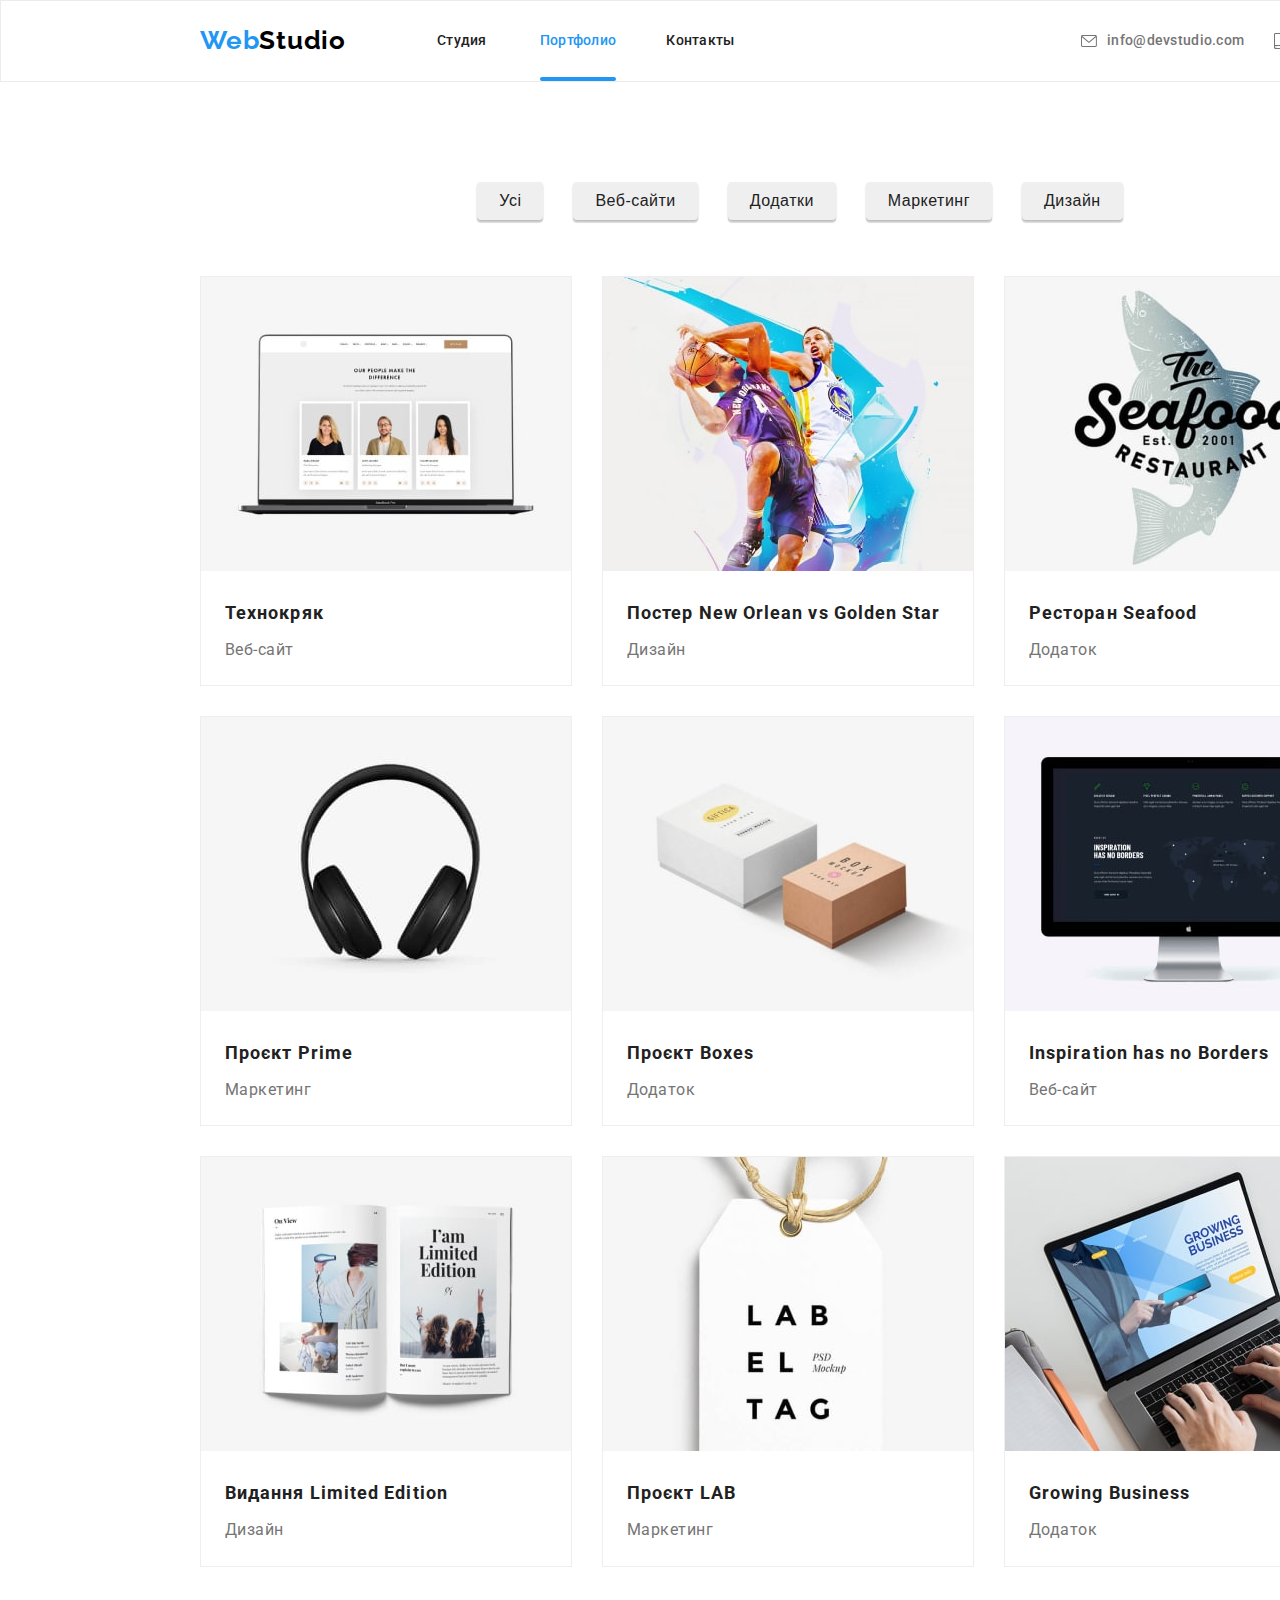
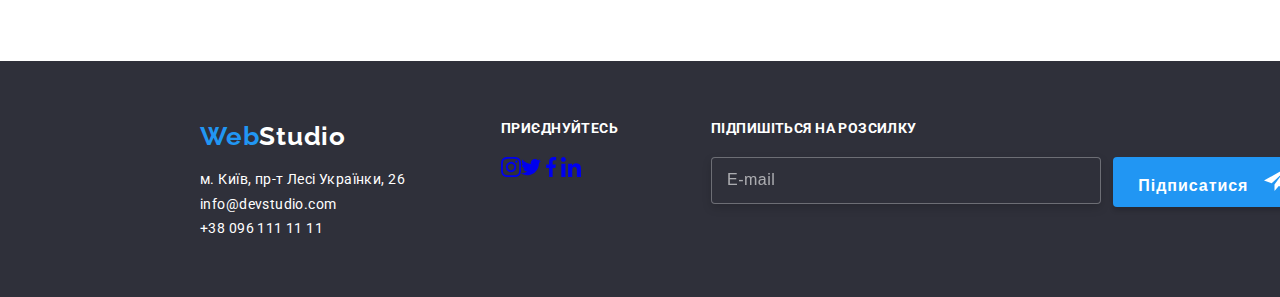
==== commit a6a76883: "copy" ====
--- a/portfolio.html
+++ b/portfolio.html
@@ -21,53 +21,47 @@
 <body class="body">
   <!----------------------HEADER---------------------->
 
-  <header class="header container">
-    <div class="container">
-
+  <header class="header">
+    <div class="header-container container">
       <!----------------------LOGO---------------------->
 
-      <a href="./index.html" lang="en" class="logo link list">
-        <span class="accent">Web</span>Studio</a>
+      <a href="./index.html" lang="en" class="logo logo--dark-color header__logo link list">
+        <span class="logo-accent">Web</span>Studio</a>
 
       <!-----------------------NAV----------------------->
 
-      <nav class="header-nav">
-        <ul class="header-list  list">
-
-          <li class="header-menu">
-            <a class="header-link link studia" href="./index.html">Студия</a>
-          </li>
-
-          <li class="header-menu">
-            <a class="header-link link-curreent link portfolio" href="./portfolio.html">Портфолио</a>
-          </li>
-
-          <li class="header-menu">
-            <a class="header-link link" href="#contacts">Контакты</a>
+      <nav class="navigation">
+        <ul class="navigation__list list">
+          <li>
+            <a class="navigation__link  link studia" href="./index.html">Студия</a>
+          </li>
+
+          <li>
+            <a class="navigation__link navigation__link__curreent link portfolio" href="./portfolio.html">Портфолио</a>
+          </li>
+
+          <li>
+            <a class="navigation__link link" href="#contacts">Контакты</a>
           </li>
         </ul>
       </nav>
 
       <!------------------HEADER-CONTAKT------------------>
-
-      <ul class="header-list-cont header-cont list">
-
-        <li class="cont-item">
-          <a class="header-tel-mail link" href="mailto:info@devstudio.com">
-            <svg width="16" height="12" class="icon-mail">
-              <use href="./img/icons-defs.svg#icon-envelope"></use>
-            </svg>
-            info@devstudio.com</a>
-        </li>
-
-        <li class="cont-item">
-          <a class="header-tel-mail link" href="tel:+380961111111">
-            <svg width="10" height="16" class="icon-mail">
-              <use href="./img/icons-defs.svg#icon-smartphone"></use>
-            </svg>
-            +38 096 111 11 11</a>
-        </li>
-      </ul>
+      <div class="connection">
+
+        <a href="mailto:info@devstudio.com" class="connection__tel-mail link">
+          <svg width="16" height="12" class="connection__icon-mail">
+            <use href="./img/icons-defs.svg#icon-envelope"></use>
+          </svg>
+          info@devstudio.com
+        </a>
+
+        <a href="tel:+380961111111" class="connection__tel-mail link">
+          <svg width="10" height="16" class="connection__icon-mail">
+            <use href="./img/icons-defs.svg#icon-smartphone"></use>
+          </svg>
+          +38 096 111 11 11</a>
+      </div>
     </div>
   </header>
 
@@ -89,246 +83,250 @@
     <!--------------------------- OUR WORKS------------------------->
     <div class="container">
       <h1 hidden>Наші роботи</h1>
-      <ul class="work-list list">
-
-
-        <li class="item">
-         
-            <a class="port-cards-link link" href="#">
-              <div class="produkt-thumb">
-                <img src="./img/img.jpg" alt="Технокряк" width="370" height="294" />
-                <div class="overlay">
-                  <p class="port-cards-text">
-                    Ресурс предлагает комплексные предложения с разным уровнем функционала и
-                    сервисов. ВсPе это позволит посетителю получить исчерпывающие сведения о
-                    компании или частном лице.
-                  </p>
-                </div>
-              </div>
-              <div class="cards-thumb">
-                <h3 class="work-title">Технокряк</h3>
-                <p class="work-text">Веб-сайт</p>
-              </div>
-            </a>
-         
-        </li>
-
-
-        <li class="item">
-          <a class="port-cards-link link" href="#">
+
+      <div class="worklist">
+
+        <div class="worklist-element">
+          <a class="link" href="#">
+            <div class="produkt-thumb">
+              <img src="./img/img.jpg" alt="Технокряк" width="370" height="294" />
+              <div class="overlay">
+                <p class="overlay__text">
+                  Ресурс предлагает комплексные предложения с разным уровнем функционала и
+                  сервисов. ВсPе это позволит посетителю получить исчерпывающие сведения о
+                  компании или частном лице.
+                </p>
+              </div>
+            </div>
+            
+              <h3 class="worklist-element__title">Технокряк</h3>
+              <p class="worklist-element__text">Веб-сайт</p>
+            
+          </a>
+        </div>
+
+
+        <div class="worklist-element">
+          <a class="link" href="#">
             <div class="produkt-thumb">
               <img src="./img/img1.jpg" alt="Постер New Orlean vs Golden Star" width="370" height="294" />
               <div class="overlay">
-                <p class="port-cards-text">
-                  Ресурс предлагает комплексные предложения с разным уровнем функционала и
-                  сервисов. Все это позволит посетителю получить исчерпывающие сведения о
-                  компании или частном лице.
-                </p>
-              </div>
-            </div>
-            <div class="cards-thumb">
-              <h3 class="work-title">Постер New Orlean vs Golden Star</h3>
-              <p class="work-text">Дизайн</p>
-            </div>
-          </a>
-        </li>
-
-
-        <li class="item">
-          <a class="port-cards-link link" href="#">
+                <p class="overlay__text">
+                  Ресурс предлагает комплексные предложения с разным уровнем функционала и
+                  сервисов. Все это позволит посетителю получить исчерпывающие сведения о
+                  компании или частном лице.
+                </p>
+              </div>
+            </div>
+            
+              <h3 class="worklist-element__title">Постер New Orlean vs Golden Star</h3>
+              <p class="worklist-element__text">Дизайн</p>
+            
+          </a>
+        </div>
+
+
+        <div class="worklist-element">
+          <a class="link" href="#">
             <div class="produkt-thumb">
               <img src="./img/img2.jpg" alt="Ресторан Seafood" width="370" height="294" />
               <div class="overlay">
-                <p class="port-cards-text">
-                  Ресурс предлагает комплексные предложения с разным уровнем функционала и
-                  сервисов. Все это позволит посетителю получить исчерпывающие сведения о
-                  компании или частном лице.
-                </p>
-              </div>
-            </div>
-            <div class="cards-thumb">
-              <h3 class="work-title">Ресторан Seafood</h3>
-              <p class="work-text">Додаток</p>
-            </div>
-          </a>
-        </li>
-
-
-        <li class="item">
-          <a class="port-cards-link link" href="#">
+                <p class="overlay__text">
+                  Ресурс предлагает комплексные предложения с разным уровнем функционала и
+                  сервисов. Все это позволит посетителю получить исчерпывающие сведения о
+                  компании или частном лице.
+                </p>
+              </div>
+            </div>
+            
+              <h3 class="worklist-element__title">Ресторан Seafood</h3>
+              <p class="worklist-element__text">Додаток</p>
+            
+          </a>
+        </div>
+
+
+        <div class="worklist-element">
+          <a class="link" href="#">
             <div class="produkt-thumb">
               <img src="./img/img8.jpg" alt="Проєкт Prime" width="370" height="294" />
               <div class="overlay">
-                <p class="port-cards-text">
-                  Ресурс предлагает комплексные предложения с разным уровнем функционала и
-                  сервисов. Все это позволит посетителю получить исчерпывающие сведения о
-                  компании или частном лице.
-                </p>
-              </div>
-            </div>
-            <div class="cards-thumb">
-              <h3 class="work-title">Проєкт Prime</h3>
-              <p class="work-text">Маркетинг</p>
-            </div>
-          </a>
-        </li>
-
-
-        <li class="item">
-          <a class="port-cards-link link" href="#">
+                <p class="overlay__text">
+                  Ресурс предлагает комплексные предложения с разным уровнем функционала и
+                  сервисов. Все это позволит посетителю получить исчерпывающие сведения о
+                  компании или частном лице.
+                </p>
+              </div>
+            </div>
+            
+              <h3 class="worklist-element__title">Проєкт Prime</h3>
+              <p class="worklist-element__text">Маркетинг</p>
+            
+          </a>
+        </div>
+
+
+        <div class="worklist-element">
+          <a class="link" href="#">
             <div class="produkt-thumb">
               <img src="./img/img3.jpg" alt="Проєкт Boxes" width="370" height="294" />
               <div class="overlay">
-                <p class="port-cards-text">
-                  Ресурс предлагает комплексные предложения с разным уровнем функционала и
-                  сервисов. Все это позволит посетителю получить исчерпывающие сведения о
-                  компании или частном лице.
-                </p>
-              </div>
-            </div>
-            <div class="cards-thumb">
-              <h3 class="work-title">Проєкт Boxes</h3>
-              <p class="work-text">Додаток</p>
-            </div>
-          </a>
-        </li>
-
-
-        <li class="item">
-          <a class="port-cards-link link" href="#">
+                <p class="overlay__text">
+                  Ресурс предлагает комплексные предложения с разным уровнем функционала и
+                  сервисов. Все это позволит посетителю получить исчерпывающие сведения о
+                  компании или частном лице.
+                </p>
+              </div>
+            </div>
+            
+              <h3 class="worklist-element__title">Проєкт Boxes</h3>
+              <p class="worklist-element__text">Додаток</p>
+           
+          </a>
+        </div>
+
+
+        <div class="worklist-element">
+          <a class="link" href="#">
             <div class="produkt-thumb">
               <img src="./img/img4.jpg" alt="Inspiration has no Borders" width="370" height="294" />
               <div class="overlay">
-                <p class="port-cards-text">
-                  Ресурс предлагает комплексные предложения с разным уровнем функционала и
-                  сервисов. Все это позволит посетителю получить исчерпывающие сведения о
-                  компании или частном лице.
-                </p>
-              </div>
-            </div>
-            <div class="cards-thumb">
-              <h3 class="work-title">Inspiration has no Borders</h3>
-              <p class="work-text">Веб-сайт</p>
-            </div>
-          </a>
-        </li>
-
-
-        <li class="item">
-          <a class="port-cards-link link" href="#">
+                <p class="overlay__text">
+                  Ресурс предлагает комплексные предложения с разным уровнем функционала и
+                  сервисов. Все это позволит посетителю получить исчерпывающие сведения о
+                  компании или частном лице.
+                </p>
+              </div>
+            </div>
+            
+              <h3 class="worklist-element__title">Inspiration has no Borders</h3>
+              <p class="worklist-element__text">Веб-сайт</p>
+            
+          </a>
+        </div>
+
+
+        <div class="worklist-element">
+          <a class="link" href="#">
             <div class="produkt-thumb">
               <img src="./img/img5.jpg" alt="Видання Limited Edition" width="370" height="294" />
               <div class="overlay">
-                <p class="port-cards-text">
-                  Ресурс предлагает комплексные предложения с разным уровнем функционала и
-                  сервисов. Все это позволит посетителю получить исчерпывающие сведения о
-                  компании или частном лице.
-                </p>
-              </div>
-            </div>
-            <div class="cards-thumb">
-              <h3 class="work-title">Видання Limited Edition</h3>
-              <p class="work-text">Дизайн</p>
-            </div>
-          </a>
-        </li>
-
-
-        <li class="item">
-          <a class="port-cards-link link" href="#">
+                <p class="overlay__text">
+                  Ресурс предлагает комплексные предложения с разным уровнем функционала и
+                  сервисов. Все это позволит посетителю получить исчерпывающие сведения о
+                  компании или частном лице.
+                </p>
+              </div>
+            </div>
+            
+              <h3 class="worklist-element__title">Видання Limited Edition</h3>
+              <p class="worklist-element__text">Дизайн</p>
+            
+          </a>
+        </div>
+
+
+        <div class="worklist-element">
+          <a class="link" href="#">
             <div class="produkt-thumb">
               <img src="./img/img6.jpg" alt="Проєкт LAB" width="370" height="294" />
               <div class="overlay">
-                <p class="port-cards-text">
-                  Ресурс предлагает комплексные предложения с разным уровнем функционала и
-                  сервисов. Все это позволит посетителю получить исчерпывающие сведения о
-                  компании или частном лице.
-                </p>
-              </div>
-            </div>
-            <div class="cards-thumb">
-              <h3 class="work-title">Проєкт LAB</h3>
-              <p class="work-text">Маркетинг</p>
-            </div>
-          </a>
-        </li>
-
-
-        <li class="item">
-          <a class="port-cards-link link" href="#">
+                <p class="overlay__text">
+                  Ресурс предлагает комплексные предложения с разным уровнем функционала и
+                  сервисов. Все это позволит посетителю получить исчерпывающие сведения о
+                  компании или частном лице.
+                </p>
+              </div>
+            </div>
+           
+              <h3 class="worklist-element__title">Проєкт LAB</h3>
+              <p class="worklist-element__text">Маркетинг</p>
+           
+          </a>
+        </div>
+
+
+        <div class="worklist-element">
+          <a class="link" href="#">
             <div class="produkt-thumb">
               <img src="./img/img7.jpg" alt="Growing Business" width="370" height="294" />
               <div class="overlay">
-                <p class="port-cards-text">
-                  Ресурс предлагает комплексные предложения с разным уровнем функционала и
-                  сервисов. Все это позволит посетителю получить исчерпывающие сведения о
-                  компании или частном лице.
-                </p>
-              </div>
-            </div>
-            <div class="cards-thumb">
-              <h3 class="work-title">Growing Business</h3>
-              <p class="work-text">Додаток</p>
-            </div>
-          </a>
-        </li>
-      </ul>
+                <p class="overlay__text">
+                  Ресурс предлагает комплексные предложения с разным уровнем функционала и
+                  сервисов. Все это позволит посетителю получить исчерпывающие сведения о
+                  компании или частном лице.
+                </p>
+              </div>
+            </div>
+           
+              <h3 class="worklist-element__title">Growing Business</h3>
+              <p class="worklist-element__text">Додаток</p>
+           
+          </a>
+        </div>
+      </div>
+
     </div>
-
   </main>
   <!---------------------------FOOTER--------------------------->
-  <footer class="footer container">
-
+  <footer class="footer">
     <div class="footer-cont container">
       <div class="footer-container">
-        <div class="logofooter">
-          <a href="./index.html" lang="en" class="logo link list">
-            <span class="logo-accent">Web</span>Studio</a>
-          <!-- <a href="./index.html" lang="en" class="firstlogofooter logo link">Web<span
-              class="secondtlogofooter logo link">Studio</span></a> -->
-        </div>
-
-        <div class="footer-address">
-          <address>
-            <ul class="list">
-              <li>
-                <a href="https://goo.gl/maps/UvmpvFEawBBhTNfw9" class="contactfooter link">м. Київ, пр-т Лесі Українки,
-                  26</a>
-              </li>
-
-              <li>
-                <a href="mailto:info@devstudio.com" class="contactfooter link">info@devstudio.com</a>
-              </li>
-              <li>
-                <a href="tel:+380961111111" class="contactfooter link">+38 096 111 11 11</a>
-              </li>
-            </ul>
-          </address>
-        </div>
-      </div>
+
+        <a href="./index.html" lang="en" class="logo logo--light-color footer__logo link list">
+          <span class="logo-accent">Web</span>Studio</a>
+
+
+        <address class="contact">
+          <ul class="contact__list list">
+            <li>
+              <a href="https://goo.gl/maps/UvmpvFEawBBhTNfw9" class="contact__link link">м. Київ, пр-т Лесі Українки,
+                26</a>
+            </li>
+
+            <li>
+              <a href="mailto:info@devstudio.com" class="contact__link link">info@devstudio.com</a>
+            </li>
+
+            <li>
+              <a href="tel:+380961111111" class="contact__link link">+38 096 111 11 11</a>
+            </li>
+          </ul>
+        </address>
+      </div>
+
+
       <div class="footer-social">
         <p class="footer-title">приєднуйтесь</p>
         <ul class="footer-soc-list list">
-          <li class="footer-soc-items"><a href="#" class="footer-soc-link link">
+          <li class="footer-soc-items">
+            <a href="#" class="footer-soc-link link">
               <svg width="20" height="20" class="footer-soc-icons">
                 <use href="./img/icons-defs.svg#icon-instagram"></use>
               </svg>
-            </a></li>
-          <li class="footer-soc-items"><a href="#" class="footer-soc-link link">
+            </a>
+          </li>
+          <li class="footer-soc-items">
+            <a href="#" class="footer-soc-link link">
               <svg width="20" height="20" class="footer-soc-icons">
                 <use href="./img/icons-defs.svg#icon-twitter"></use>
               </svg>
-            </a></li>
-          <li class="footer-soc-items"><a href="#" class="footer-soc-link link">
+            </a>
+          </li>
+          <li class="footer-soc-items">
+            <a href="#" class="footer-soc-link link">
               <svg width="20" height="20" class="footer-soc-icons">
                 <use href="./img/icons-defs.svg#icon-facebook"></use>
               </svg>
-            </a></li>
-          <li class="footer-soc-items"><a href="#" class="footer-soc-link link">
+            </a>
+          </li>
+          <li class="footer-soc-items">
+            <a href="#" class="footer-soc-link link">
               <svg width="20" height="20" class="footer-soc-icons">
                 <use href="./img/icons-defs.svg#icon-linkedin"></use>
               </svg>
-            </a></li>
+            </a>
+          </li>
         </ul>
       </div>
       <div class="right-footer">
@@ -337,7 +335,7 @@
             <p>Підпишіться на розсилку</p>
 
             <form>
-              <input class="right-footer-input" type="email" name="mail" placeholder="E-mail">
+              <input class="right-footer-input" type="email" name="mail" placeholder="E-mail" />
             </form>
           </div>
 
@@ -345,19 +343,17 @@
             <div class="footer-mail-btn">
               <p>Підпишіться на розсилку</p>
 
-
-              <button type="submit" class="btn-submit-footer btn">Підписатися
+              <button type="submit" class="btn-submit-footer btn">
+                Підписатися
                 <svg width="24" height="24" class="btn-footer-icons">
                   <use href="./img/icons-defs.svg#icon-icon-send"></use>
                 </svg>
               </button>
             </div>
-
           </div>
         </div>
       </div>
-
-
+    </div>
   </footer>
 </body>
 
--- a/css/styles.css
+++ b/css/styles.css
@@ -385,7 +385,6 @@
 display: flex;
 justify-content: center;
 align-items: center;
-
 }
 
 .team-soc-items{
--- a/css/main.min.css
+++ b/css/main.min.css
@@ -1 +1 @@
-p,h1,h2,h3,h4,h5,h6{margin:0px}ul{margin:0px;padding-left:0px}.link{text-decoration:none}.list{list-style:none}.img{display:block}.body{font-family:"Roboto",sans-serif;font-weight:700;color:#212121}:root{--primary-link-color:#2196F3;--second-link-color:#757575;--foncolor:#2F303A;--accent-color:#FFFFFF;--timing-function:cubic-bezier(0.4, 0, 0.2, 1)}.modal-politik-label,.btn-submit-footer,.footer-soc-link,.customer-link,.team-soc-link,.team-soc-list,.header-tel-mail,.header-list-cont,header .container{display:flex;align-items:center}.container{width:1200px;padding:0px 15px;margin:0 auto}.btn{font-family:"Roboto" sans-serif;cursor:pointer;color:#212121;letter-spacing:.06em;padding:10px 24px;border:rgba(0,0,0,0);transition:color 250ms var(--timing-function),background-color 250ms var(--timing-function);margin:0 auto;display:block;margin-top:30px}.btn:hover,.btn:focus{color:var(--accent-color);background-color:var(--primary-link-color)}.logo{font-size:26px;font-weight:700;line-height:1.19;letter-spacing:0.03em;font-family:"Raleway",sans-serif}.header-container{background-color:#fff;outline:1px solid #eee;border:none}header .container{position:relative;border:none}.header-list{display:flex;height:80px}.header-list-cont{height:80px;margin-right:15px}.header-list-item{margin-right:30px}.header-list-item:last-child{margin-right:0}.logo{padding-top:24px;padding-bottom:25px;color:#000;margin-right:93px}.logo-accent{color:var(--primary-link-color)}.header-link{font-size:14px;font-weight:500;line-height:1.14;letter-spacing:0.02em;position:relative;display:block;text-decoration:none;padding:32px 0px;color:#212121;transition:color 250ms var(--timing-function)}.header-link:hover,.header-link:focus{color:var(--primary-link-color)}.link-curreent{color:var(--primary-link-color)}.link-curreent.studia::after{position:absolute;align-items:center;bottom:0;content:"";display:block;width:48px;height:4px;border-radius:2px;background-color:var(--primary-link-color);transition:250ms var(--timing-function)}.link-curreent.portfolio::after{position:absolute;align-items:center;bottom:0;content:"";display:block;width:76px;height:4px;border-radius:2px;background-color:var(--primary-link-color);transition:250ms var(--timing-function)}.studia{margin-right:53px}.portfolio{margin-right:50px}.header-cont{position:absolute;margin-left:auto;right:0;align-items:center}.header-tel-mail{font-size:14px;font-weight:500;line-height:1.14;letter-spacing:0.02em;color:#757575;transition:color 250ms var(--timing-function)}.header-tel-mail:hover,.header-tel-mail:focus{color:var(--primary-link-color)}.icon-mail{fill:currentColor;margin-right:10px}.hero-center{padding-top:200px;padding-bottom:200px;padding-left:15px;text-align:center;background-color:var(--foncolor);background-repeat:no-repeat;background-position:center;background-size:cover;background-image:linear-gradient(rgba(47, 48, 58, 0.4), rgba(47, 48, 58, 0.4)),url(../img/hero_bg.jpg);min-width:1600px;margin:auto}.title{font-size:44px;line-height:1.36;letter-spacing:0.06em;text-align:center;text-transform:uppercase;color:var(--accent-color);margin-bottom:30px;width:696px;margin:0 auto;display:block}.work-list-item{width:calc((100% - 60px)/3);margin-right:30px}.work-list-item:nth-child(3n){margin-right:0px}.heading{font-size:36px;font-weight:700;line-height:1.17;letter-spacing:0.03em;text-align:center}.work{display:flex;padding-top:50px;padding-bottom:94px}.work-thumb{position:relative}.work-actions{position:absolute;bottom:0;width:370px}.devel-text{font-size:14px;font-weight:700;line-height:1.14;letter-spacing:0.03em;text-align:center;display:flex;font-family:"Roboto";font-style:normal;text-transform:uppercase;color:#fff;background:rgba(47,48,58,.8);color:#fff;padding:27px;justify-content:center}.feature{font-size:14px;line-height:1.14;letter-spacing:0.03em;text-transform:uppercase}.feature .container{padding-top:94px;padding-bottom:94px}.icon-antenna::before{background-image:url(../img/SVG/antenna.svg)}.icon-clock::before{background-image:url(../img/SVG/clock.svg)}.icon-diagram::before{background-image:url(../img/SVG/diagram.svg)}.icon-astronaut::before{background-image:url(../img/SVG/astronaut.svg)}.feature-list{display:flex}.feature-list li+li{margin-left:30px}.feature-list-item::before{display:block;content:"";background-repeat:no-repeat;height:120px;background-color:#f5f4fa;background-position:center;margin-bottom:30px;background-size:65.32px 70px}.feature-text{font-size:14px;font-weight:400;line-height:1.71;letter-spacing:0.03em;color:var(--second-link-color);max-width:300px}.team{font-size:36px;font-weight:700;line-height:1.17;letter-spacing:0.03em;text-align:center}.team-container{background:#f5f4fa;padding-top:94px;padding-bottom:94px}.team-soc-list{justify-content:center}.team-soc-icons{fill:currentColor}.team-soc-items{width:44px;height:44px;margin-bottom:30px}.team-soc-items:not(:last-child){margin-right:10px}.team-soc-link{justify-content:center;border-radius:50%;width:100%;height:100%;color:#afb1b8;background-color:var(--accent-color);transition:color 250ms var(--timing-function),background-color 250ms var(--timing-function)}.team-soc-link:hover{background-color:var(--primary-link-color);color:var(--accent-color)}.our-team{padding-bottom:50px}.member-team{font-size:16px;font-weight:500;line-height:1.19;letter-spacing:0.03em;text-align:center;margin-top:30px;margin-bottom:10px}.member-team-list{display:flex}.card{background-color:#fff}.card-member{width:270px;background:#fff;background-color:rgba(0,0,0,0);margin-right:30px;box-shadow:0px 1px 3px rgba(0,0,0,.12),0px 1px 1px rgba(0,0,0,.14),0px 2px 1px rgba(0,0,0,.2);border-radius:0px 0px 4px 4px}.job-title{font-size:16px;font-weight:400;line-height:1.19;letter-spacing:0.03em;text-align:center;color:var(--second-link-color);margin-bottom:16px}.customer{padding-top:94px;padding-bottom:94px}.customer-icon{fill:currentColor}.custoumer-list{font-size:36px;line-height:1.16;letter-spacing:em;display:flex;margin-top:50px;padding:0;text-align:center;margin-top:50px}.custoumer-list li+li{margin-left:30px}.customer-link{box-sizing:border-box;justify-content:center;width:170px;height:92px;border:1px solid #afb1b8;border-radius:4px;color:#afb1b8;transition:color 250ms var(--timing-function),border-color 250ms var(--timing-function)}.customer-link:hover,.customer-link:focus{color:var(--primary-link-color);border-color:var(--primary-link-color)}.footer-cont{display:flex;background-color:var(--foncolor);padding-top:60px;padding-bottom:60px}.footer-container{width:231px}.firstlogofooter{color:var(--primary-link-color)}.secondtlogofooter{color:var(--accent-color)}.logofooter{margin-bottom:28px;max-width:231px}.footer-address{max-width:231px}.contactfooter{font-size:14px;font-weight:400;line-height:1.14;letter-spacing:0.03em;display:block;font-family:"Roboto";font-style:normal;margin-bottom:12px;color:#fff}.footer-social{margin-left:70px}.footer-title{font-size:14px;font-weight:700;line-height:1.14;letter-spacing:0.03em;text-transform:uppercase;color:#fff;margin-bottom:20px}.footer-soc-list{display:flex}.footer-soc-items{width:44px;height:44px;margin-bottom:30px}.footer-soc-items:not(:last-child){margin-right:10px}.footer-soc-link{justify-content:center;border-radius:50%;width:100%;height:100%;color:#fff;background:rgba(255,255,255,.1);transition:color 250ms var(--timing-function),background-color 250ms var(--timing-function)}.footer-soc-link:hover{background-color:var(--primary-link-color);color:var(--accent-color)}.footer-soc-icons{fill:currentColor}.right-footer{margin-left:93px;display:flex}.right-footer-mail{display:flex}.footer-mail{display:block}.footer-mail>p{font-size:14px;font-weight:700;line-height:1.14;letter-spacing:0.03em;text-transform:uppercase;color:#fff;margin-bottom:20px}.footer-mail-btn>p{font-size:14px;font-weight:700;line-height:1.14;letter-spacing:0.03em;text-transform:uppercase;color:#fff;margin-bottom:20px;opacity:0}.right-footer-input{width:358px;padding:15px;background:#2f303a;border:1px solid rgba(255,255,255,.3);filter:drop-shadow(0px 4px 4px rgba(0, 0, 0, 0.15));border-radius:4px;color:#fff}.right-footer-input::-moz-placeholder{font-size:16px;font-weight:400;line-height:1.25;letter-spacing:0.03em;align-items:center;color:rgba(255,255,255,.6)}.right-footer-input:-ms-input-placeholder{font-size:16px;font-weight:400;line-height:1.25;letter-spacing:0.03em;align-items:center;color:rgba(255,255,255,.6)}.right-footer-input::placeholder{font-size:16px;font-weight:400;line-height:1.25;letter-spacing:0.03em;align-items:center;color:rgba(255,255,255,.6)}.btn-submit-footer{font-size:16px;font-weight:700;line-height:1.88;letter-spacing:0.06em;margin-left:12px;background-color:var(--primary-link-color);color:#fff;width:200px;height:50px;margin-top:0;box-shadow:0px 4px 4px rgba(0,0,0,.15);border-radius:4px;justify-items:center}.btn-footer-icons{margin-left:10px}.backdrop{position:fixed;top:0;left:0;width:100%;height:100%;background-color:rgba(0,0,0,.2);opacity:1;visibility:visible;transition:opasity 250ms var(--timing-function),visibility 250ms var(--timing-function)}.backdrop.is-hidden{opacity:0;pointer-events:none;visibility:hidden}.backdrop.is-hidden.modal{transform:scale(1.1) translate(-50%, -50%) scale(0.9);opacity:0}.modal{position:absolute;top:50%;left:50%;background-color:#fff;min-width:528px;min-height:581px;box-shadow:0px 1px 3px rgba(0,0,0,.12),0px 1px 1px rgba(0,0,0,.14),0px 2px 1px rgba(0,0,0,.2);border-radius:4px;opacity:1;transform:scale(1) translate(-50%, -50%);transition:250ms var(--timing-function);padding:40px 40px 50px 40px}.modal-close{position:absolute;top:8px;right:8px;width:30px;height:30px;border-radius:50%;border:1px solid rgba(0,0,0,.1);padding:0;cursor:pointer;fill:#000;background-color:#fff;transition:250ms var(--timing-function)}.modal-icons{position:absolute;top:50%;left:50%;transform:translate(-50%, -50%);color:#757575}.modal-head{font-size:20px;font-weight:700;line-height:1.15;letter-spacing:0.03em;text-align:center;color:#212121;margin-bottom:30px}.cross-modal-icons{fill:#757575}.cross-modal-icons:hover{fill:#2196f3}.btn-submit{width:200px;height:50px;cursor:pointer;box-shadow:0px 4px 4px rgba(0,0,0,.15);border-radius:4px}.modal-input{width:100%;height:40px;border:1px solid rgba(33,33,33,.2);outline:none;border-radius:4px;padding:12px 15px 12px 42px;color:#757575;cursor:pointer;transition:border 250ms var(--timing-function)}.modal-input:hover,.modal-input:focus{border:1px solid #2196f3}.modal-input:focus+svg,.modal-input:hover+svg{fill:#2196f3}.modal-input::-moz-placeholder{font-size:12px;font-weight:400;line-height:1.17;letter-spacing:0.01em;color:rgba(117,117,117,.5)}.modal-input:-ms-input-placeholder{font-size:12px;font-weight:400;line-height:1.17;letter-spacing:0.01em;color:rgba(117,117,117,.5)}.modal-input::placeholder{font-size:12px;font-weight:400;line-height:1.17;letter-spacing:0.01em;color:rgba(117,117,117,.5)}.modal-input-wrapper{position:relative;color:rgba(117,117,117,.5)}.form-field{margin-bottom:28px}.form-field label{font-size:12px;font-weight:400;line-height:1.17;letter-spacing:0.01em;display:block;margin-bottom:4px;font-family:"Roboto";font-style:normal;color:#757575}.modal-text{font-size:12px;font-weight:400;line-height:1.17;letter-spacing:0.01em;color:rgba(117,117,117,.5);resize:none;width:100%;height:120px;padding:12px 16px;border:1px solid rgba(33,33,33,.2);border-radius:4px;outline:none}.modal-text:hover,.modal-text:focus{border:1px solid #2196f3}.label-coment{font-size:12px;font-weight:400;line-height:1.17;letter-spacing:0.01em;display:block;margin-bottom:4px;font-family:"Roboto";font-style:normal;color:#757575}.modal-icons-cont{position:absolute;top:50%;left:12px;transform:translateY(-50%);transition:fill 250ms var(--timing-function)}.modal-politik-label{margin-left:12px}label.modal-politik-label::before{content:"";width:16px;height:15px;border:2px solid #212121;border-radius:2px;margin-right:7px}.checkbox{-webkit-appearance:none;-moz-appearance:none;appearance:none}.checkbox-link{font-size:14px;font-weight:400;line-height:1.71;letter-spacing:0.03em;display:inline;color:var(--primary-link-color);margin-left:3px}.checkbox-text{font-size:14px;font-weight:400;line-height:1.71;letter-spacing:0.03em;display:inline;color:#757575;margin-left:3px}.checkbox:checked+label::before{border:none;background-color:var(--primary-link-color);background-image:url(../img/galochka.svg);background-repeat:no-repeat;background-position:center}.header{border:1px solid #ececec}.button-work-list{display:flex;padding-top:100px;padding-bottom:56px;justify-content:center}.button-work-list li+li{margin-left:30px}.btn-work{font-size:16px;font-weight:500;line-height:1.62;letter-spacing:0.03em;padding:6px 22px;text-align:center;box-shadow:0px 3px 1px rgba(0,0,0,.1),0px 1px 2px rgba(0,0,0,.08),0px 2px 2px rgba(0,0,0,.12);border-radius:4px;margin-top:0;border:rgba(0,0,0,0)}.produkt-thumb{position:relative;overflow:hidden;margin-bottom:20px}.port-cards-text{font-size:18px;font-weight:400;line-height:1.56;letter-spacing:0.03em;position:absolute;top:0;font-family:"Roboto";padding:63px 24px;background:rgba(33,150,243,.9);color:#fff;height:100%;transform:translateY(100%);transition:transform 250ms var(--timing-function)}.work-list{display:flex;flex-wrap:wrap;margin-bottom:94px}.work-title{font-size:18px;font-weight:700;line-height:2;letter-spacing:0.06em;color:#212121;margin-left:24px;margin-bottom:4px}.work-text{font-size:16px;font-weight:400;line-height:1.89;letter-spacing:0.03em;color:var(--second-link-color);margin-left:24px;margin-bottom:20px}.item{border:1px solid #eee;margin-bottom:30px;background:#fff;margin-right:30px;width:370px}.item:hover .port-cards-text{transform:translateY(0)}.item:nth-last-child(-n+3){margin-bottom:0}.item:hover{box-shadow:0px 1px 1px rgba(0,0,0,.12),0px 4px 4px rgba(0,0,0,.06),1px 4px 6px rgba(0,0,0,.16)}.item>p{margin-bottom:20px}.item>h2{margin-bottom:4px}.item:nth-child(3n){margin-right:0}/*# sourceMappingURL=main.min.css.map */+p,h1,h2,h3,h4,h5,h6{margin:0px}ul{margin:0px;padding-left:0px}.link{text-decoration:none}.list{list-style:none}.img{display:block}.body{font-family:"Roboto",sans-serif;font-weight:700;color:#212121;width:1600px;margin:auto}:root{--primary-link-color:#2196F3;--second-link-color:#757575;--foncolor:#2F303A;--accent-color:#FFFFFF;--timing-function:cubic-bezier(0.4, 0, 0.2, 1)}.social__link--light-color{justify-content:center;border-radius:50%;width:100%;height:100%;fill:#afb1b8;background-color:var(--accent-color);transition:fill 250ms var(--timing-function),background-color 250ms var(--timing-function)}.social__link--light-color:hover{fill:var(--accent-color);background-color:var(--primary-link-color)}.social__link--dark-color{justify-content:center;border-radius:50%;width:100%;height:100%;fill:#fff;background:rgba(255,255,255,.1);transition:fill 250ms var(--timing-function),background-color 250ms var(--timing-function)}.social__link--dark-color:hover{background-color:var(--primary-link-color);fill:var(--accent-color)}.modal-politik-label,.btn-submit-footer,.customer__link,.social__link,.social,.connection__tel-mail,.navigation__list-cont,header .container,.social__link--light-color,.social__link--dark-color{display:flex;align-items:center}.container{width:1200px;padding:0px 15px;margin:0 auto}.btn{font-family:"Roboto" sans-serif;cursor:pointer;color:#212121;letter-spacing:.06em;padding:10px 24px;border:rgba(0,0,0,0);transition:color 250ms var(--timing-function),background-color 250ms var(--timing-function);margin:0 auto;display:block;margin-top:30px}.btn:hover,.btn:focus{color:var(--accent-color);background-color:var(--primary-link-color)}.logo{font-size:26px;font-weight:700;line-height:1.19;letter-spacing:0.03em;font-family:"Raleway",sans-serif}.logo--light-color{color:#fff}.logo--dark-color{color:#000}.heading{font-size:36px;font-weight:700;line-height:1.17;letter-spacing:0.03em;text-align:center;color:#212121}.header-container{background-color:#fff}header .container{position:relative;border:none}.logo-accent{color:var(--primary-link-color)}.header__logo{padding-top:24px;padding-bottom:25px;margin-right:91px}.navigation{display:flex}.navigation__list{display:flex;height:80px}.navigation__list-cont{height:80px;margin-right:15px}.navigation__list-item{margin-right:30px}.navigation__list-item:last-child{margin-right:0}.navigation__link{font-size:14px;font-weight:500;line-height:1.14;letter-spacing:0.02em;position:relative;display:block;text-decoration:none;padding:32px 0px;color:#212121;transition:color 250ms var(--timing-function)}.navigation__link:hover,.navigation__link:focus{color:var(--primary-link-color)}.navigation__link__curreent{color:var(--primary-link-color)}.navigation__link__curreent.studia::after{position:absolute;align-items:center;bottom:0;content:"";display:block;width:48px;height:4px;border-radius:2px;background-color:var(--primary-link-color);transition:250ms var(--timing-function)}.navigation__link__curreent.portfolio::after{position:absolute;align-items:center;bottom:0;content:"";display:block;width:76px;height:4px;border-radius:2px;background-color:var(--primary-link-color);transition:250ms var(--timing-function)}.studia{margin-right:53px}.portfolio{margin-right:50px}.connection{display:flex;position:absolute;margin-left:auto;right:0;align-items:center}.connection__tel-mail{font-size:14px;font-weight:500;line-height:1.14;letter-spacing:0.02em;color:#757575;margin-right:30px;transition:color 250ms var(--timing-function)}.connection__tel-mail:hover,.connection__tel-mail:focus{color:var(--primary-link-color)}.connection__icon-mail{fill:currentColor;margin-right:10px}.connection__tel-mail:last-child{margin-right:0}.picture{padding-top:200px;padding-bottom:200px;padding-left:15px;text-align:center;background-color:var(--foncolor);background-repeat:no-repeat;background-position:center;background-size:cover;background-image:linear-gradient(rgba(47, 48, 58, 0.4), rgba(47, 48, 58, 0.4)),url(../img/hero_bg.jpg);min-width:1600px;margin:auto}.picture__title{font-size:44px;line-height:1.36;letter-spacing:0.06em;text-align:center;text-transform:uppercase;color:var(--accent-color);margin-bottom:30px;width:696px;margin:0 auto;display:block}.picture__btn{font-family:"Roboto" sans-serif;cursor:pointer;color:#212121;letter-spacing:.06em;padding:10px 24px;border:rgba(0,0,0,0);transition:color 250ms var(--timing-function),background-color 250ms var(--timing-function);margin:0 auto;display:block;margin-top:30px}.picture__btn:hover,.picture__btn:focus{color:var(--accent-color);background-color:var(--primary-link-color)}.about{display:flex;padding-top:50px;padding-bottom:94px}.about__item{width:calc((100% - 60px)/3);margin-right:30px}.about__item:nth-child(3n){margin-right:0px}.about__thumb{position:relative}.about__actions{position:absolute;bottom:0;width:370px}.about__text{font-size:14px;font-weight:700;line-height:1.14;letter-spacing:0.03em;text-align:center;display:flex;font-family:"Roboto";font-style:normal;text-transform:uppercase;color:#fff;background:rgba(47,48,58,.8);color:#fff;padding:27px;justify-content:center}.benefits{font-size:14px;line-height:1.14;letter-spacing:0.03em;text-transform:uppercase}.benefits .container{padding-top:94px;padding-bottom:94px}.benefits__icon-antenna::before{background-image:url(../img/SVG/antenna.svg)}.benefits__icon-clock::before{background-image:url(../img/SVG/clock.svg)}.benefits__icon-diagram::before{background-image:url(../img/SVG/diagram.svg)}.benefits__icon-astronaut::before{background-image:url(../img/SVG/astronaut.svg)}.benefits__list{display:flex}.benefits__list li+li{margin-left:30px;width:270px}.benefits__item::before{display:block;content:"";background-repeat:no-repeat;height:120px;background-color:#f5f4fa;background-position:center;margin-bottom:30px;background-size:65.32px 70px}.benefits__text{font-size:14px;font-weight:400;line-height:1.71;letter-spacing:0.03em;color:var(--second-link-color);width:270px}.benefits__name{font-weight:700;font-size:14px;line-height:16px;letter-spacing:.03em;text-transform:uppercase;margin-bottom:10px}.team{font-size:36px;font-weight:700;line-height:1.17;letter-spacing:0.03em;background:#f5f4fa;text-align:center}.team-container{padding-top:94px;padding-bottom:94px}.our-team{padding-bottom:50px}.member-team-list{display:flex}.social{justify-content:center}.social__items{width:44px;height:44px;margin-bottom:30px}.social__items:not(:last-child){margin-right:10px}.social__link{justify-content:center;border-radius:50%;width:100%;height:100%;fill:#afb1b8;background-color:var(--accent-color);transition:fill 250ms var(--timing-function),background-color 250ms var(--timing-function)}.social__link:hover{fill:var(--accent-color);background-color:var(--primary-link-color)}.card__name{font-size:16px;font-weight:500;line-height:1.19;letter-spacing:0.03em;text-align:center;margin-top:30px;margin-bottom:10px}.card__name-list{display:flex}.card{background-color:#fff}.card-member{width:270px;background:#fff;background-color:rgba(0,0,0,0);margin-right:30px;box-shadow:0px 1px 3px rgba(0,0,0,.12),0px 1px 1px rgba(0,0,0,.14),0px 2px 1px rgba(0,0,0,.2);border-radius:0px 0px 4px 4px}.card__job-title{font-size:16px;font-weight:400;line-height:1.19;letter-spacing:0.03em;text-align:center;color:var(--second-link-color);margin-bottom:16px}.customer{padding-top:94px;padding-bottom:94px}.customer__icon{fill:currentColor}.custoumer__list{font-size:36px;line-height:1.16;letter-spacing:em;display:flex;margin-top:50px;padding:0;text-align:center;margin-top:50px}.custoumer__list li+li{margin-left:30px}.customer__link{box-sizing:border-box;justify-content:center;width:170px;height:92px;border:1px solid #afb1b8;border-radius:4px;color:#afb1b8;transition:color 250ms var(--timing-function),border-color 250ms var(--timing-function)}.customer__link:hover,.customer__link:focus{color:var(--primary-link-color);border-color:var(--primary-link-color)}.footer{background-color:var(--foncolor)}.footer-cont{display:flex;padding-top:60px;padding-bottom:60px}.footer-container{width:231px}.logo-accent{color:var(--primary-link-color)}.contact{margin-top:20px}.contact__link{font-size:14px;font-weight:400;line-height:1.14;letter-spacing:0.03em;display:block;font-family:"Roboto";font-style:normal;color:#fff}.contact__list>li:not(:last-child){margin-bottom:9px}.footer-social{margin-left:70px}.footer-title{font-size:14px;font-weight:700;line-height:1.14;letter-spacing:0.03em;text-transform:uppercase;color:#fff;margin-bottom:20px}.footer-soc-list{display:flex}.footer-soc-icons{fill:currentColor}.right-footer{margin-left:93px;display:flex}.right-footer-mail{display:flex}.footer-mail{display:block}.footer-mail>p{font-size:14px;font-weight:700;line-height:1.14;letter-spacing:0.03em;text-transform:uppercase;color:#fff;margin-bottom:20px}.footer-mail-btn>p{font-size:14px;font-weight:700;line-height:1.14;letter-spacing:0.03em;text-transform:uppercase;color:#fff;margin-bottom:20px;opacity:0}.right-footer-input{width:358px;padding:15px;background:#2f303a;border:1px solid rgba(255,255,255,.3);filter:drop-shadow(0px 4px 4px rgba(0, 0, 0, 0.15));border-radius:4px;color:#fff}.right-footer-input::-moz-placeholder{font-size:16px;font-weight:400;line-height:1.25;letter-spacing:0.03em;align-items:center;color:rgba(255,255,255,.6)}.right-footer-input:-ms-input-placeholder{font-size:16px;font-weight:400;line-height:1.25;letter-spacing:0.03em;align-items:center;color:rgba(255,255,255,.6)}.right-footer-input::placeholder{font-size:16px;font-weight:400;line-height:1.25;letter-spacing:0.03em;align-items:center;color:rgba(255,255,255,.6)}.btn-submit-footer{font-size:16px;font-weight:700;line-height:1.88;letter-spacing:0.06em;margin-left:12px;background-color:var(--primary-link-color);color:#fff;width:200px;height:50px;margin-top:0;box-shadow:0px 4px 4px rgba(0,0,0,.15);border-radius:4px;justify-items:center}.btn-footer-icons{margin-left:10px}.backdrop{position:fixed;top:0;left:0;width:100%;height:100%;background-color:rgba(0,0,0,.2);opacity:1;visibility:visible;transition:opasity 250ms var(--timing-function),visibility 250ms var(--timing-function)}.backdrop.is-hidden{opacity:0;pointer-events:none;visibility:hidden}.backdrop.is-hidden.modal{transform:scale(1.1) translate(-50%, -50%) scale(0.9);opacity:0}.modal{position:absolute;top:50%;left:50%;background-color:#fff;min-width:528px;min-height:581px;box-shadow:0px 1px 3px rgba(0,0,0,.12),0px 1px 1px rgba(0,0,0,.14),0px 2px 1px rgba(0,0,0,.2);border-radius:4px;opacity:1;transform:scale(1) translate(-50%, -50%);transition:250ms var(--timing-function);padding:40px 40px 50px 40px}.modal-close{position:absolute;top:8px;right:8px;width:30px;height:30px;border-radius:50%;border:1px solid rgba(0,0,0,.1);padding:0;cursor:pointer;fill:#000;background-color:#fff;transition:250ms var(--timing-function)}.modal-icons{position:absolute;top:50%;left:50%;transform:translate(-50%, -50%);color:#757575}.modal-head{font-size:20px;font-weight:700;line-height:1.15;letter-spacing:0.03em;text-align:center;color:#212121;margin-bottom:30px}.cross-modal-icons{fill:#757575}.cross-modal-icons:hover{fill:#2196f3}.btn-submit{width:200px;height:50px;cursor:pointer;box-shadow:0px 4px 4px rgba(0,0,0,.15);border-radius:4px}.modal-input{width:100%;height:40px;border:1px solid rgba(33,33,33,.2);outline:none;border-radius:4px;padding:12px 15px 12px 42px;color:#757575;cursor:pointer;transition:border 250ms var(--timing-function)}.modal-input:hover,.modal-input:focus{border:1px solid #2196f3}.modal-input:focus+svg,.modal-input:hover+svg{fill:#2196f3}.modal-input::-moz-placeholder{font-size:12px;font-weight:400;line-height:1.17;letter-spacing:0.01em;color:rgba(117,117,117,.5)}.modal-input:-ms-input-placeholder{font-size:12px;font-weight:400;line-height:1.17;letter-spacing:0.01em;color:rgba(117,117,117,.5)}.modal-input::placeholder{font-size:12px;font-weight:400;line-height:1.17;letter-spacing:0.01em;color:rgba(117,117,117,.5)}.modal-input-wrapper{position:relative;color:rgba(117,117,117,.5)}.form-field{margin-bottom:28px}.form-field label{font-size:12px;font-weight:400;line-height:1.17;letter-spacing:0.01em;display:block;margin-bottom:4px;font-family:"Roboto";font-style:normal;color:#757575}.modal-text{font-size:12px;font-weight:400;line-height:1.17;letter-spacing:0.01em;color:rgba(117,117,117,.5);resize:none;width:100%;height:120px;padding:12px 16px;border:1px solid rgba(33,33,33,.2);border-radius:4px;outline:none}.modal-text:hover,.modal-text:focus{border:1px solid #2196f3}.label-coment{font-size:12px;font-weight:400;line-height:1.17;letter-spacing:0.01em;display:block;margin-bottom:4px;font-family:"Roboto";font-style:normal;color:#757575}.modal-icons-cont{position:absolute;top:50%;left:12px;transform:translateY(-50%);transition:fill 250ms var(--timing-function)}.modal-politik-label{margin-left:12px}label.modal-politik-label::before{content:"";width:16px;height:15px;border:2px solid #212121;border-radius:2px;margin-right:7px}.checkbox{-webkit-appearance:none;-moz-appearance:none;appearance:none}.checkbox-link{font-size:14px;font-weight:400;line-height:1.71;letter-spacing:0.03em;display:inline;color:var(--primary-link-color);margin-left:3px}.checkbox-text{font-size:14px;font-weight:400;line-height:1.71;letter-spacing:0.03em;display:inline;color:#757575;margin-left:3px}.checkbox:checked+label::before{border:none;background-color:var(--primary-link-color);background-image:url(../img/galochka.svg);background-repeat:no-repeat;background-position:center}.header{border:1px solid #ececec}.button-work-list{display:flex;padding-top:100px;padding-bottom:56px;justify-content:center}.button-work-list li+li{margin-left:30px}.btn-work{font-size:16px;font-weight:500;line-height:1.62;letter-spacing:0.03em;padding:6px 22px;text-align:center;box-shadow:0px 3px 1px rgba(0,0,0,.1),0px 1px 2px rgba(0,0,0,.08),0px 2px 2px rgba(0,0,0,.12);border-radius:4px;margin-top:0;border:rgba(0,0,0,0)}.worklist{display:flex;flex-wrap:wrap;margin-bottom:94px}.worklist-element{border:1px solid #eee;margin-bottom:30px;background:#fff;margin-right:30px;width:370px}.worklist-element:hover .overlay__text{transform:translateY(0)}.worklist-element:nth-last-child(-n+3){margin-bottom:0}.worklist-element:hover{box-shadow:0px 1px 1px rgba(0,0,0,.12),0px 4px 4px rgba(0,0,0,.06),1px 4px 6px rgba(0,0,0,.16)}.worklist-element>p{margin-bottom:20px}.worklist-element>h2{margin-bottom:4px}.worklist-element:nth-child(3n){margin-right:0}.produkt-thumb{position:relative;overflow:hidden;margin-bottom:20px}.overlay__text{font-size:18px;font-weight:400;line-height:1.56;letter-spacing:0.03em;position:absolute;top:0;font-family:"Roboto";padding:63px 24px;background:rgba(33,150,243,.9);color:var(--accent-color);height:100%;transform:translateY(100%);transition:transform 250ms var(--timing-function)}.worklist-element__title{font-size:18px;font-weight:700;line-height:2;letter-spacing:0.06em;color:#212121;margin-left:24px;margin-bottom:4px}.worklist-element__text{font-size:16px;font-weight:400;line-height:1.89;letter-spacing:0.03em;color:var(--second-link-color);margin-left:24px;margin-bottom:20px}/*# sourceMappingURL=main.min.css.map */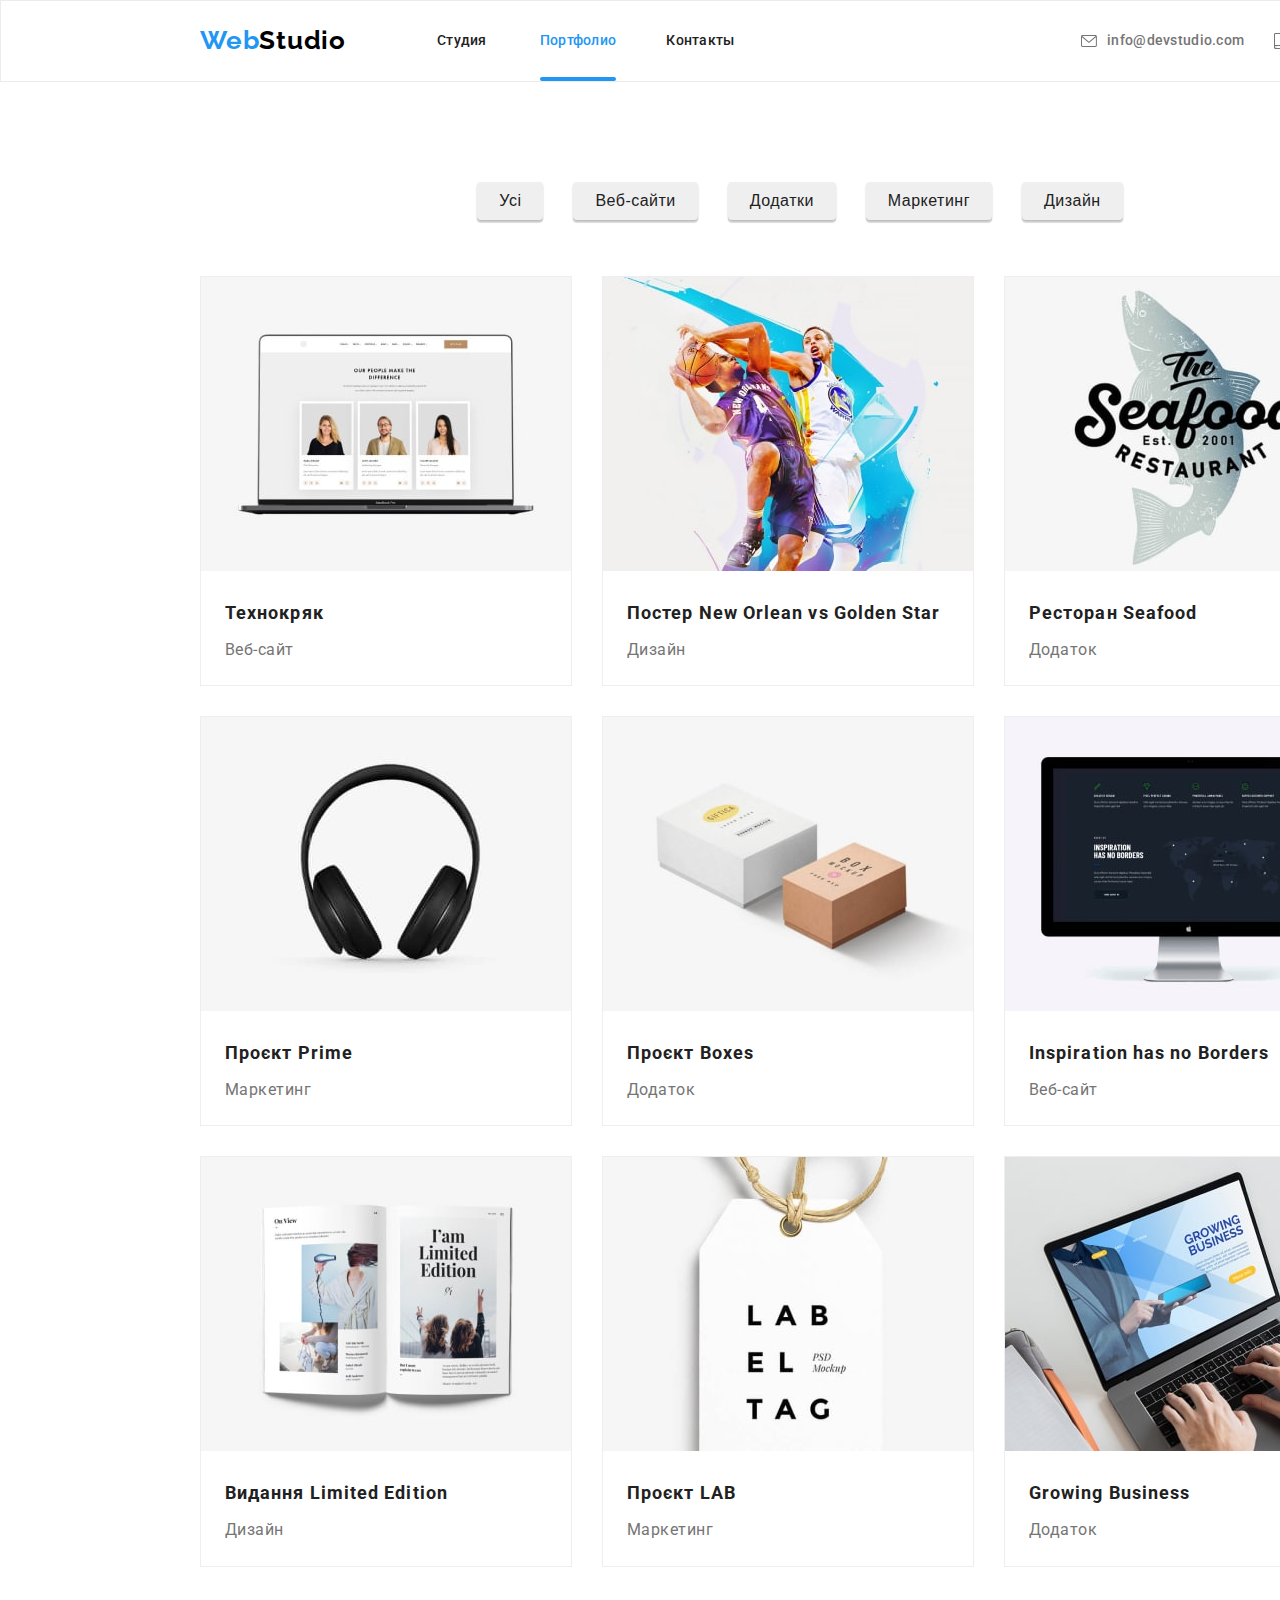
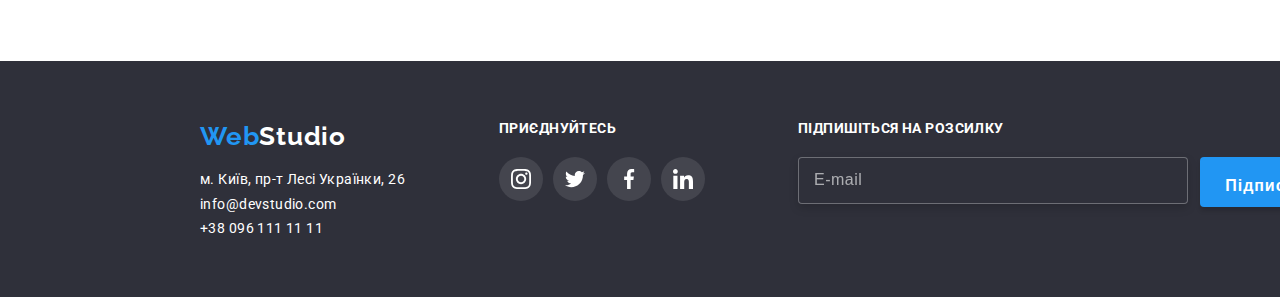
==== commit 5abe42c6: "17.12.2022 20:40" ====
--- a/portfolio.html
+++ b/portfolio.html
@@ -272,77 +272,79 @@
   <footer class="footer">
     <div class="footer-cont container">
       <div class="footer-container">
-
+  
         <a href="./index.html" lang="en" class="logo logo--light-color footer__logo link list">
           <span class="logo-accent">Web</span>Studio</a>
-
-
+  
+  
         <address class="contact">
           <ul class="contact__list list">
             <li>
               <a href="https://goo.gl/maps/UvmpvFEawBBhTNfw9" class="contact__link link">м. Київ, пр-т Лесі Українки,
                 26</a>
             </li>
-
+  
             <li>
               <a href="mailto:info@devstudio.com" class="contact__link link">info@devstudio.com</a>
             </li>
-
+  
             <li>
               <a href="tel:+380961111111" class="contact__link link">+38 096 111 11 11</a>
             </li>
           </ul>
         </address>
       </div>
-
-
+  
+  
       <div class="footer-social">
         <p class="footer-title">приєднуйтесь</p>
-        <ul class="footer-soc-list list">
-          <li class="footer-soc-items">
-            <a href="#" class="footer-soc-link link">
-              <svg width="20" height="20" class="footer-soc-icons">
+        <ul class="social list">
+          <li class="social__items">
+            <a href="#" class="social__link--dark-color link">
+              <svg width="20" height="20" class="social__icons">
                 <use href="./img/icons-defs.svg#icon-instagram"></use>
               </svg>
             </a>
           </li>
-          <li class="footer-soc-items">
-            <a href="#" class="footer-soc-link link">
-              <svg width="20" height="20" class="footer-soc-icons">
+          <li class="social__items">
+            <a href="#" class="social__link--dark-color link">
+              <svg width="20" height="20" class="social__icons">
                 <use href="./img/icons-defs.svg#icon-twitter"></use>
               </svg>
             </a>
           </li>
-          <li class="footer-soc-items">
-            <a href="#" class="footer-soc-link link">
-              <svg width="20" height="20" class="footer-soc-icons">
+          <li class="social__items">
+            <a href="#" class="social__link--dark-color link">
+              <svg width="20" height="20" class="social__icons">
                 <use href="./img/icons-defs.svg#icon-facebook"></use>
               </svg>
             </a>
           </li>
-          <li class="footer-soc-items">
-            <a href="#" class="footer-soc-link link">
-              <svg width="20" height="20" class="footer-soc-icons">
+          <li class="social__items">
+            <a href="#" class="social__link--dark-color link">
+              <svg width="20" height="20" class="social__icons">
                 <use href="./img/icons-defs.svg#icon-linkedin"></use>
               </svg>
             </a>
           </li>
         </ul>
       </div>
+  
+  
       <div class="right-footer">
         <div class="right-footer-mail">
           <div class="footer-mail">
             <p>Підпишіться на розсилку</p>
-
+  
             <form>
               <input class="right-footer-input" type="email" name="mail" placeholder="E-mail" />
             </form>
           </div>
-
+  
           <div class="right-footer-mail">
             <div class="footer-mail-btn">
               <p>Підпишіться на розсилку</p>
-
+  
               <button type="submit" class="btn-submit-footer btn">
                 Підписатися
                 <svg width="24" height="24" class="btn-footer-icons">
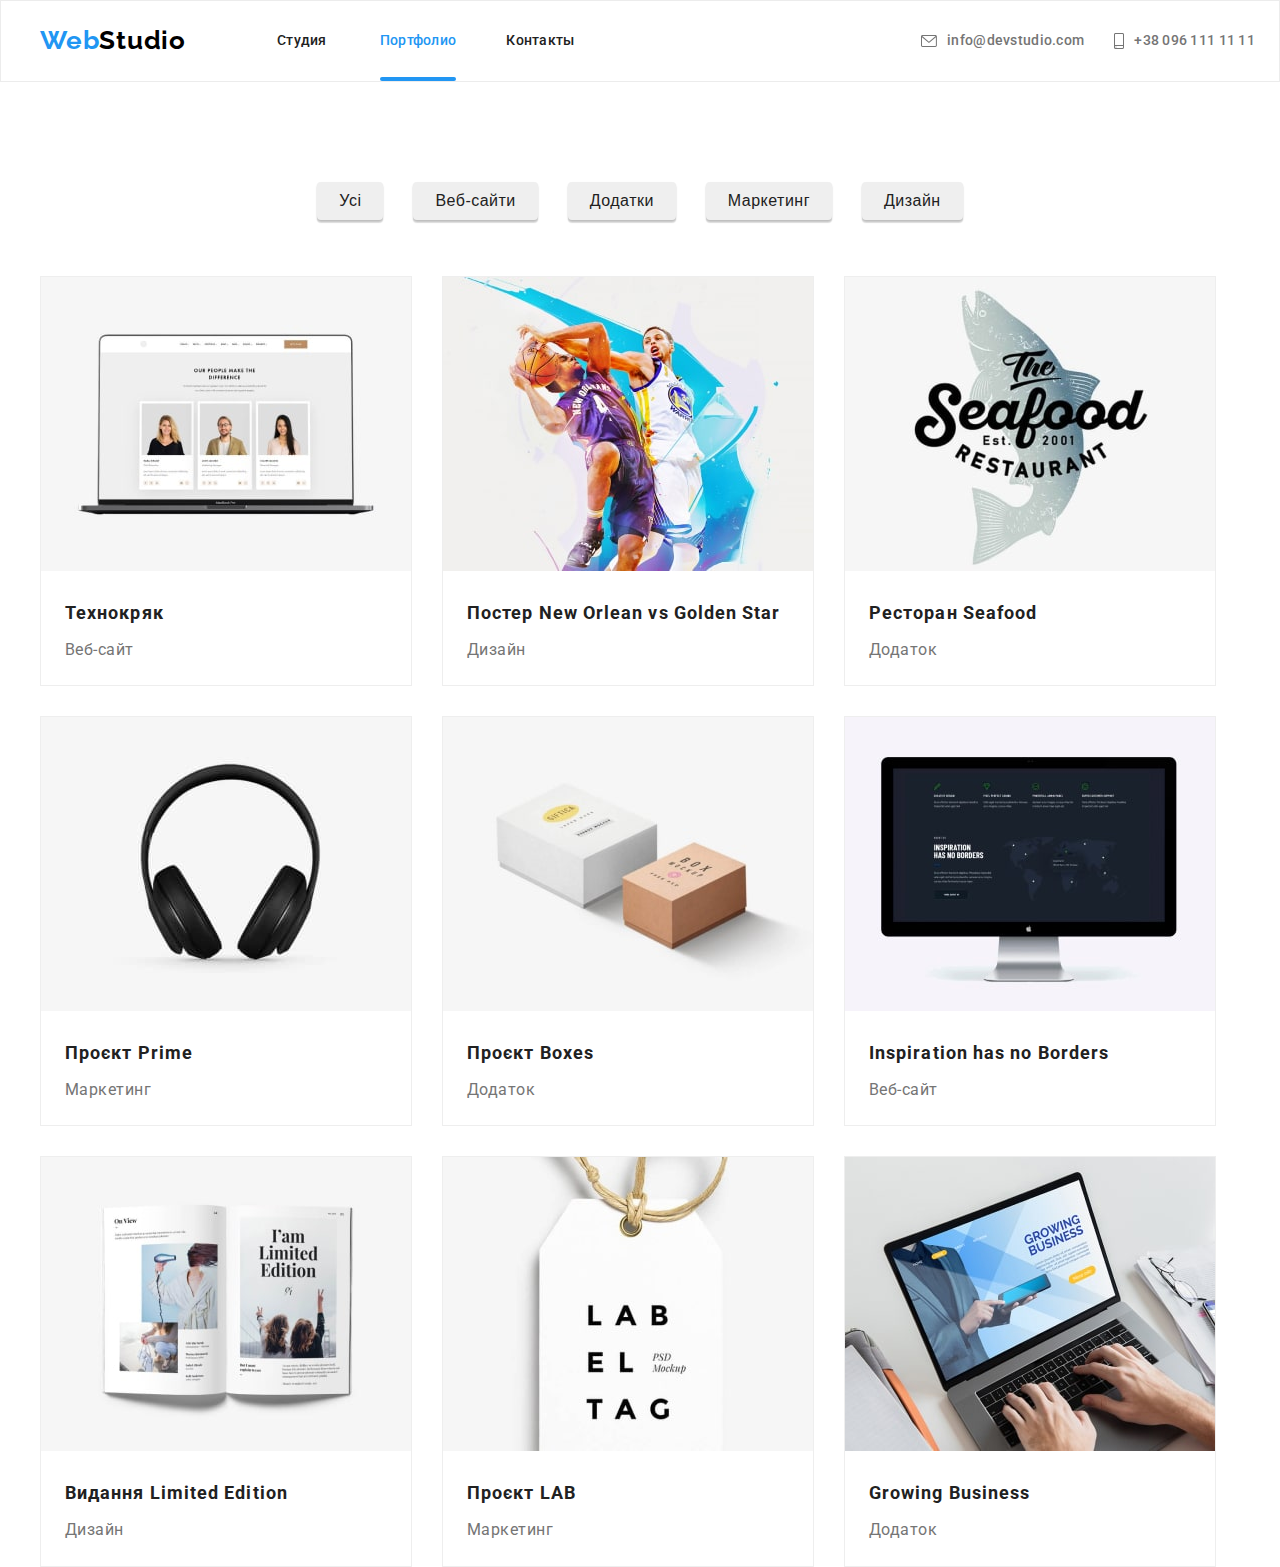
==== commit c2e24b71: "copy hw07" ====
--- a/portfolio.html
+++ b/portfolio.html
@@ -23,12 +23,12 @@
 
   <header class="header">
     <div class="header-container container">
-      <!----------------------LOGO---------------------->
+      
 
       <a href="./index.html" lang="en" class="logo logo--dark-color header__logo link list">
         <span class="logo-accent">Web</span>Studio</a>
 
-      <!-----------------------NAV----------------------->
+      
 
       <nav class="navigation">
         <ul class="navigation__list list">
@@ -46,7 +46,7 @@
         </ul>
       </nav>
 
-      <!------------------HEADER-CONTAKT------------------>
+      
       <div class="connection">
 
         <a href="mailto:info@devstudio.com" class="connection__tel-mail link">
@@ -69,19 +69,20 @@
 
   <main class="main-portfolio">
 
+
+
     <div class="container">
-      <ul class="button-work-list list">
-        <li><button type="button" class="btn-work btn">Усі</button></li>
-        <li><button type="button" class="btn-work btn">Веб-сайти</button></li>
-        <li><button type="button" class="btn-work btn">Додатки</button></li>
-        <li><button type="button" class="btn-work btn">Маркетинг</button></li>
-        <li><button type="button" class="btn-work btn">Дизайн</button></li>
-      </ul>
-    </div>
-
-
-    <!--------------------------- OUR WORKS------------------------->
-    <div class="container">
+
+      <div class="button-blok">
+        <ul class="button-work-list list">
+          <li class="button-work-list__item"><button type="button" class="btn-work btn">Усі</button></li>
+          <li class="button-work-list__item"><button type="button" class="btn-work btn">Веб-сайти</button></li>
+          <li class="button-work-list__item"><button type="button" class="btn-work btn">Додатки</button></li>
+          <li class="button-work-list__item"><button type="button" class="btn-work btn">Маркетинг</button></li>
+          <li class="button-work-list__item"><button type="button" class="btn-work btn">Дизайн</button></li>
+        </ul>
+      </div>
+
       <h1 hidden>Наші роботи</h1>
 
       <div class="worklist">
@@ -89,7 +90,10 @@
         <div class="worklist-element">
           <a class="link" href="#">
             <div class="produkt-thumb">
-              <img src="./img/img.jpg" alt="Технокряк" width="370" height="294" />
+              <img 
+              srcset="./img/img.jpg 1x,
+              ./img/img-2x.jpg 2x"
+              src="./img/img.jpg" alt="Технокряк" width="100%"/>
               <div class="overlay">
                 <p class="overlay__text">
                   Ресурс предлагает комплексные предложения с разным уровнем функционала и
@@ -98,170 +102,194 @@
                 </p>
               </div>
             </div>
-            
-              <h3 class="worklist-element__title">Технокряк</h3>
-              <p class="worklist-element__text">Веб-сайт</p>
-            
-          </a>
-        </div>
-
-
-        <div class="worklist-element">
-          <a class="link" href="#">
-            <div class="produkt-thumb">
-              <img src="./img/img1.jpg" alt="Постер New Orlean vs Golden Star" width="370" height="294" />
-              <div class="overlay">
-                <p class="overlay__text">
-                  Ресурс предлагает комплексные предложения с разным уровнем функционала и
-                  сервисов. Все это позволит посетителю получить исчерпывающие сведения о
-                  компании или частном лице.
-                </p>
-              </div>
-            </div>
-            
-              <h3 class="worklist-element__title">Постер New Orlean vs Golden Star</h3>
-              <p class="worklist-element__text">Дизайн</p>
-            
-          </a>
-        </div>
-
-
-        <div class="worklist-element">
-          <a class="link" href="#">
-            <div class="produkt-thumb">
-              <img src="./img/img2.jpg" alt="Ресторан Seafood" width="370" height="294" />
-              <div class="overlay">
-                <p class="overlay__text">
-                  Ресурс предлагает комплексные предложения с разным уровнем функционала и
-                  сервисов. Все это позволит посетителю получить исчерпывающие сведения о
-                  компании или частном лице.
-                </p>
-              </div>
-            </div>
-            
-              <h3 class="worklist-element__title">Ресторан Seafood</h3>
-              <p class="worklist-element__text">Додаток</p>
-            
-          </a>
-        </div>
-
-
-        <div class="worklist-element">
-          <a class="link" href="#">
-            <div class="produkt-thumb">
-              <img src="./img/img8.jpg" alt="Проєкт Prime" width="370" height="294" />
-              <div class="overlay">
-                <p class="overlay__text">
-                  Ресурс предлагает комплексные предложения с разным уровнем функционала и
-                  сервисов. Все это позволит посетителю получить исчерпывающие сведения о
-                  компании или частном лице.
-                </p>
-              </div>
-            </div>
-            
-              <h3 class="worklist-element__title">Проєкт Prime</h3>
-              <p class="worklist-element__text">Маркетинг</p>
-            
-          </a>
-        </div>
-
-
-        <div class="worklist-element">
-          <a class="link" href="#">
-            <div class="produkt-thumb">
-              <img src="./img/img3.jpg" alt="Проєкт Boxes" width="370" height="294" />
-              <div class="overlay">
-                <p class="overlay__text">
-                  Ресурс предлагает комплексные предложения с разным уровнем функционала и
-                  сервисов. Все это позволит посетителю получить исчерпывающие сведения о
-                  компании или частном лице.
-                </p>
-              </div>
-            </div>
-            
-              <h3 class="worklist-element__title">Проєкт Boxes</h3>
-              <p class="worklist-element__text">Додаток</p>
-           
-          </a>
-        </div>
-
-
-        <div class="worklist-element">
-          <a class="link" href="#">
-            <div class="produkt-thumb">
-              <img src="./img/img4.jpg" alt="Inspiration has no Borders" width="370" height="294" />
-              <div class="overlay">
-                <p class="overlay__text">
-                  Ресурс предлагает комплексные предложения с разным уровнем функционала и
-                  сервисов. Все это позволит посетителю получить исчерпывающие сведения о
-                  компании или частном лице.
-                </p>
-              </div>
-            </div>
-            
-              <h3 class="worklist-element__title">Inspiration has no Borders</h3>
-              <p class="worklist-element__text">Веб-сайт</p>
-            
-          </a>
-        </div>
-
-
-        <div class="worklist-element">
-          <a class="link" href="#">
-            <div class="produkt-thumb">
-              <img src="./img/img5.jpg" alt="Видання Limited Edition" width="370" height="294" />
-              <div class="overlay">
-                <p class="overlay__text">
-                  Ресурс предлагает комплексные предложения с разным уровнем функционала и
-                  сервисов. Все это позволит посетителю получить исчерпывающие сведения о
-                  компании или частном лице.
-                </p>
-              </div>
-            </div>
-            
-              <h3 class="worklist-element__title">Видання Limited Edition</h3>
-              <p class="worklist-element__text">Дизайн</p>
-            
-          </a>
-        </div>
-
-
-        <div class="worklist-element">
-          <a class="link" href="#">
-            <div class="produkt-thumb">
-              <img src="./img/img6.jpg" alt="Проєкт LAB" width="370" height="294" />
-              <div class="overlay">
-                <p class="overlay__text">
-                  Ресурс предлагает комплексные предложения с разным уровнем функционала и
-                  сервисов. Все это позволит посетителю получить исчерпывающие сведения о
-                  компании или частном лице.
-                </p>
-              </div>
-            </div>
-           
-              <h3 class="worklist-element__title">Проєкт LAB</h3>
-              <p class="worklist-element__text">Маркетинг</p>
-           
-          </a>
-        </div>
-
-
-        <div class="worklist-element">
-          <a class="link" href="#">
-            <div class="produkt-thumb">
-              <img src="./img/img7.jpg" alt="Growing Business" width="370" height="294" />
-              <div class="overlay">
-                <p class="overlay__text">
-                  Ресурс предлагает комплексные предложения с разным уровнем функционала и
-                  сервисов. Все это позволит посетителю получить исчерпывающие сведения о
-                  компании или частном лице.
-                </p>
-              </div>
-            </div>
-           
-              <h3 class="worklist-element__title">Growing Business</h3>
-              <p class="worklist-element__text">Додаток</p>
-           
+
+            <h3 class="worklist-element__title">Технокряк</h3>
+            <p class="worklist-element__text">Веб-сайт</p>
+
+          </a>
+        </div>
+
+
+        <div class="worklist-element">
+          <a class="link" href="#">
+            <div class="produkt-thumb">
+              <img 
+              srcset="./img/img1.jpg 1x,
+              ./img/img1-2x.jpg 2x"
+              src="./img/img1.jpg" alt="Постер New Orlean vs Golden Star" width="100%" />
+              <div class="overlay">
+                <p class="overlay__text">
+                  Ресурс предлагает комплексные предложения с разным уровнем функционала и
+                  сервисов. Все это позволит посетителю получить исчерпывающие сведения о
+                  компании или частном лице.
+                </p>
+              </div>
+            </div>
+
+            <h3 class="worklist-element__title">Постер New Orlean vs Golden Star</h3>
+            <p class="worklist-element__text">Дизайн</p>
+
+          </a>
+        </div>
+
+
+        <div class="worklist-element">
+          <a class="link" href="#">
+            <div class="produkt-thumb">
+              <img 
+              srcset="./img/img2.jpg 1x,
+              ./img/img2-2x.jpg 2x"
+              src="./img/img2.jpg" alt="Ресторан Seafood" width="100%" />
+              <div class="overlay">
+                <p class="overlay__text">
+                  Ресурс предлагает комплексные предложения с разным уровнем функционала и
+                  сервисов. Все это позволит посетителю получить исчерпывающие сведения о
+                  компании или частном лице.
+                </p>
+              </div>
+            </div>
+
+            <h3 class="worklist-element__title">Ресторан Seafood</h3>
+            <p class="worklist-element__text">Додаток</p>
+
+          </a>
+        </div>
+
+
+        <div class="worklist-element">
+          <a class="link" href="#">
+            <div class="produkt-thumb">
+              <img 
+              srcset="./img/img8.jpg 1x,
+              ./img/img8-2x.jpg 2x"
+              src="./img/img8.jpg" alt="Проєкт Prime" width="100%" />
+              <div class="overlay">
+                <p class="overlay__text">
+                  Ресурс предлагает комплексные предложения с разным уровнем функционала и
+                  сервисов. Все это позволит посетителю получить исчерпывающие сведения о
+                  компании или частном лице.
+                </p>
+              </div>
+            </div>
+
+            <h3 class="worklist-element__title">Проєкт Prime</h3>
+            <p class="worklist-element__text">Маркетинг</p>
+
+          </a>
+        </div>
+
+
+        <div class="worklist-element">
+          <a class="link" href="#">
+            <div class="produkt-thumb">
+              <img 
+              srcset="./img/img3.jpg 1x,
+              ./img/img3-2x.jpg 2x"
+              src="./img/img3.jpg" alt="Проєкт Boxes" width="100%" />
+              <div class="overlay">
+                <p class="overlay__text">
+                  Ресурс предлагает комплексные предложения с разным уровнем функционала и
+                  сервисов. Все это позволит посетителю получить исчерпывающие сведения о
+                  компании или частном лице.
+                </p>
+              </div>
+            </div>
+
+            <h3 class="worklist-element__title">Проєкт Boxes</h3>
+            <p class="worklist-element__text">Додаток</p>
+
+          </a>
+        </div>
+
+
+        <div class="worklist-element">
+          <a class="link" href="#">
+            <div class="produkt-thumb">
+              <img 
+              srcset="./img/img4.jpg 1x,
+              ./img/img4-2x.jpg 2x"
+              src="./img/img4.jpg" alt="Inspiration has no Borders" width="100%" />
+              <div class="overlay">
+                <p class="overlay__text">
+                  Ресурс предлагает комплексные предложения с разным уровнем функционала и
+                  сервисов. Все это позволит посетителю получить исчерпывающие сведения о
+                  компании или частном лице.
+                </p>
+              </div>
+            </div>
+
+            <h3 class="worklist-element__title">Inspiration has no Borders</h3>
+            <p class="worklist-element__text">Веб-сайт</p>
+
+          </a>
+        </div>
+
+
+        <div class="worklist-element">
+          <a class="link" href="#">
+            <div class="produkt-thumb">
+              <img 
+              srcset="./img/img5.jpg 1x,
+              ./img/img5-2x.jpg 2x"
+              src="./img/img5.jpg" alt="Видання Limited Edition" width="100%" />
+              <div class="overlay">
+                <p class="overlay__text">
+                  Ресурс предлагает комплексные предложения с разным уровнем функционала и
+                  сервисов. Все это позволит посетителю получить исчерпывающие сведения о
+                  компании или частном лице.
+                </p>
+              </div>
+            </div>
+
+            <h3 class="worklist-element__title">Видання Limited Edition</h3>
+            <p class="worklist-element__text">Дизайн</p>
+
+          </a>
+        </div>
+
+
+        <div class="worklist-element">
+          <a class="link" href="#">
+            <div class="produkt-thumb">
+              <img 
+              srcset="./img/img6.jpg 1x,
+              ./img/img6-2x.jpg 2x"
+              src="./img/img6.jpg" alt="Проєкт LAB" width="100%" />
+              <div class="overlay">
+                <p class="overlay__text">
+                  Ресурс предлагает комплексные предложения с разным уровнем функционала и
+                  сервисов. Все это позволит посетителю получить исчерпывающие сведения о
+                  компании или частном лице.
+                </p>
+              </div>
+            </div>
+
+            <h3 class="worklist-element__title">Проєкт LAB</h3>
+            <p class="worklist-element__text">Маркетинг</p>
+
+          </a>
+        </div>
+
+
+        <div class="worklist-element">
+          <a class="link" href="#">
+            <div class="produkt-thumb">
+              <img 
+              srcset="./img/img7.jpg 1x,
+              ./img/img7-2x.jpg 2x"
+              src="./img/img7.jpg" alt="Growing Business" width="100%" />
+              <div class="overlay">
+                <p class="overlay__text">
+                  Ресурс предлагает комплексные предложения с разным уровнем функционала и
+                  сервисов. Все это позволит посетителю получить исчерпывающие сведения о
+                  компании или частном лице.
+                </p>
+              </div>
+            </div>
+
+            <h3 class="worklist-element__title">Growing Business</h3>
+            <p class="worklist-element__text">Додаток</p>
+
           </a>
         </div>
       </div>
@@ -269,7 +297,7 @@
     </div>
   </main>
   <!---------------------------FOOTER--------------------------->
-  <footer class="footer">
+  <!-- <footer class="footer">
     <div class="footer-cont container">
       <div class="footer-container">
   
@@ -359,4 +387,4 @@
   </footer>
 </body>
 
-</html>+</html> -->--- a/css/main.min.css
+++ b/css/main.min.css
@@ -1 +1 @@
-p,h1,h2,h3,h4,h5,h6{margin:0px}ul{margin:0px;padding-left:0px}.link{text-decoration:none}.list{list-style:none}.img{display:block}.body{font-family:"Roboto",sans-serif;font-weight:700;color:#212121;width:1600px;margin:auto}:root{--primary-link-color:#2196F3;--second-link-color:#757575;--foncolor:#2F303A;--accent-color:#FFFFFF;--timing-function:cubic-bezier(0.4, 0, 0.2, 1)}.social__link--light-color{justify-content:center;border-radius:50%;width:100%;height:100%;fill:#afb1b8;background-color:var(--accent-color);transition:fill 250ms var(--timing-function),background-color 250ms var(--timing-function)}.social__link--light-color:hover{fill:var(--accent-color);background-color:var(--primary-link-color)}.social__link--dark-color{justify-content:center;border-radius:50%;width:100%;height:100%;fill:#fff;background:rgba(255,255,255,.1);transition:fill 250ms var(--timing-function),background-color 250ms var(--timing-function)}.social__link--dark-color:hover{background-color:var(--primary-link-color);fill:var(--accent-color)}.modal-politik-label,.btn-submit-footer,.customer__link,.social__link,.social,.connection__tel-mail,.navigation__list-cont,header .container,.social__link--light-color,.social__link--dark-color{display:flex;align-items:center}.container{width:1200px;padding:0px 15px;margin:0 auto}.btn{font-family:"Roboto" sans-serif;cursor:pointer;color:#212121;letter-spacing:.06em;padding:10px 24px;border:rgba(0,0,0,0);transition:color 250ms var(--timing-function),background-color 250ms var(--timing-function);margin:0 auto;display:block;margin-top:30px}.btn:hover,.btn:focus{color:var(--accent-color);background-color:var(--primary-link-color)}.logo{font-size:26px;font-weight:700;line-height:1.19;letter-spacing:0.03em;font-family:"Raleway",sans-serif}.logo--light-color{color:#fff}.logo--dark-color{color:#000}.heading{font-size:36px;font-weight:700;line-height:1.17;letter-spacing:0.03em;text-align:center;color:#212121}.header-container{background-color:#fff}header .container{position:relative;border:none}.logo-accent{color:var(--primary-link-color)}.header__logo{padding-top:24px;padding-bottom:25px;margin-right:91px}.navigation{display:flex}.navigation__list{display:flex;height:80px}.navigation__list-cont{height:80px;margin-right:15px}.navigation__list-item{margin-right:30px}.navigation__list-item:last-child{margin-right:0}.navigation__link{font-size:14px;font-weight:500;line-height:1.14;letter-spacing:0.02em;position:relative;display:block;text-decoration:none;padding:32px 0px;color:#212121;transition:color 250ms var(--timing-function)}.navigation__link:hover,.navigation__link:focus{color:var(--primary-link-color)}.navigation__link__curreent{color:var(--primary-link-color)}.navigation__link__curreent.studia::after{position:absolute;align-items:center;bottom:0;content:"";display:block;width:48px;height:4px;border-radius:2px;background-color:var(--primary-link-color);transition:250ms var(--timing-function)}.navigation__link__curreent.portfolio::after{position:absolute;align-items:center;bottom:0;content:"";display:block;width:76px;height:4px;border-radius:2px;background-color:var(--primary-link-color);transition:250ms var(--timing-function)}.studia{margin-right:53px}.portfolio{margin-right:50px}.connection{display:flex;position:absolute;margin-left:auto;right:0;align-items:center}.connection__tel-mail{font-size:14px;font-weight:500;line-height:1.14;letter-spacing:0.02em;color:#757575;margin-right:30px;transition:color 250ms var(--timing-function)}.connection__tel-mail:hover,.connection__tel-mail:focus{color:var(--primary-link-color)}.connection__icon-mail{fill:currentColor;margin-right:10px}.connection__tel-mail:last-child{margin-right:0}.picture{padding-top:200px;padding-bottom:200px;padding-left:15px;text-align:center;background-color:var(--foncolor);background-repeat:no-repeat;background-position:center;background-size:cover;background-image:linear-gradient(rgba(47, 48, 58, 0.4), rgba(47, 48, 58, 0.4)),url(../img/hero_bg.jpg);min-width:1600px;margin:auto}.picture__title{font-size:44px;line-height:1.36;letter-spacing:0.06em;text-align:center;text-transform:uppercase;color:var(--accent-color);margin-bottom:30px;width:696px;margin:0 auto;display:block}.picture__btn{font-family:"Roboto" sans-serif;cursor:pointer;color:#212121;letter-spacing:.06em;padding:10px 24px;border:rgba(0,0,0,0);transition:color 250ms var(--timing-function),background-color 250ms var(--timing-function);margin:0 auto;display:block;margin-top:30px}.picture__btn:hover,.picture__btn:focus{color:var(--accent-color);background-color:var(--primary-link-color)}.about{display:flex;padding-top:50px;padding-bottom:94px}.about__item{width:calc((100% - 60px)/3);margin-right:30px}.about__item:nth-child(3n){margin-right:0px}.about__thumb{position:relative}.about__actions{position:absolute;bottom:0;width:370px}.about__text{font-size:14px;font-weight:700;line-height:1.14;letter-spacing:0.03em;text-align:center;display:flex;font-family:"Roboto";font-style:normal;text-transform:uppercase;color:#fff;background:rgba(47,48,58,.8);color:#fff;padding:27px;justify-content:center}.benefits{font-size:14px;line-height:1.14;letter-spacing:0.03em;text-transform:uppercase}.benefits .container{padding-top:94px;padding-bottom:94px}.benefits__icon-antenna::before{background-image:url(../img/SVG/antenna.svg)}.benefits__icon-clock::before{background-image:url(../img/SVG/clock.svg)}.benefits__icon-diagram::before{background-image:url(../img/SVG/diagram.svg)}.benefits__icon-astronaut::before{background-image:url(../img/SVG/astronaut.svg)}.benefits__list{display:flex}.benefits__list li+li{margin-left:30px;width:270px}.benefits__item::before{display:block;content:"";background-repeat:no-repeat;height:120px;background-color:#f5f4fa;background-position:center;margin-bottom:30px;background-size:65.32px 70px}.benefits__text{font-size:14px;font-weight:400;line-height:1.71;letter-spacing:0.03em;color:var(--second-link-color);width:270px}.benefits__name{font-weight:700;font-size:14px;line-height:16px;letter-spacing:.03em;text-transform:uppercase;margin-bottom:10px}.team{font-size:36px;font-weight:700;line-height:1.17;letter-spacing:0.03em;background:#f5f4fa;text-align:center}.team-container{padding-top:94px;padding-bottom:94px}.our-team{padding-bottom:50px}.member-team-list{display:flex}.social{justify-content:center}.social__items{width:44px;height:44px;margin-bottom:30px}.social__items:not(:last-child){margin-right:10px}.social__link{justify-content:center;border-radius:50%;width:100%;height:100%;fill:#afb1b8;background-color:var(--accent-color);transition:fill 250ms var(--timing-function),background-color 250ms var(--timing-function)}.social__link:hover{fill:var(--accent-color);background-color:var(--primary-link-color)}.card__name{font-size:16px;font-weight:500;line-height:1.19;letter-spacing:0.03em;text-align:center;margin-top:30px;margin-bottom:10px}.card__name-list{display:flex}.card{background-color:#fff}.card-member{width:270px;background:#fff;background-color:rgba(0,0,0,0);margin-right:30px;box-shadow:0px 1px 3px rgba(0,0,0,.12),0px 1px 1px rgba(0,0,0,.14),0px 2px 1px rgba(0,0,0,.2);border-radius:0px 0px 4px 4px}.card__job-title{font-size:16px;font-weight:400;line-height:1.19;letter-spacing:0.03em;text-align:center;color:var(--second-link-color);margin-bottom:16px}.customer{padding-top:94px;padding-bottom:94px}.customer__icon{fill:currentColor}.custoumer__list{font-size:36px;line-height:1.16;letter-spacing:em;display:flex;margin-top:50px;padding:0;text-align:center;margin-top:50px}.custoumer__list li+li{margin-left:30px}.customer__link{box-sizing:border-box;justify-content:center;width:170px;height:92px;border:1px solid #afb1b8;border-radius:4px;color:#afb1b8;transition:color 250ms var(--timing-function),border-color 250ms var(--timing-function)}.customer__link:hover,.customer__link:focus{color:var(--primary-link-color);border-color:var(--primary-link-color)}.footer{background-color:var(--foncolor)}.footer-cont{display:flex;padding-top:60px;padding-bottom:60px}.footer-container{width:231px}.logo-accent{color:var(--primary-link-color)}.contact{margin-top:20px}.contact__link{font-size:14px;font-weight:400;line-height:1.14;letter-spacing:0.03em;display:block;font-family:"Roboto";font-style:normal;color:#fff}.contact__list>li:not(:last-child){margin-bottom:9px}.footer-social{margin-left:70px}.footer-title{font-size:14px;font-weight:700;line-height:1.14;letter-spacing:0.03em;text-transform:uppercase;color:#fff;margin-bottom:20px}.footer-soc-list{display:flex}.footer-soc-icons{fill:currentColor}.right-footer{margin-left:93px;display:flex}.right-footer-mail{display:flex}.footer-mail{display:block}.footer-mail>p{font-size:14px;font-weight:700;line-height:1.14;letter-spacing:0.03em;text-transform:uppercase;color:#fff;margin-bottom:20px}.footer-mail-btn>p{font-size:14px;font-weight:700;line-height:1.14;letter-spacing:0.03em;text-transform:uppercase;color:#fff;margin-bottom:20px;opacity:0}.right-footer-input{width:358px;padding:15px;background:#2f303a;border:1px solid rgba(255,255,255,.3);filter:drop-shadow(0px 4px 4px rgba(0, 0, 0, 0.15));border-radius:4px;color:#fff}.right-footer-input::-moz-placeholder{font-size:16px;font-weight:400;line-height:1.25;letter-spacing:0.03em;align-items:center;color:rgba(255,255,255,.6)}.right-footer-input:-ms-input-placeholder{font-size:16px;font-weight:400;line-height:1.25;letter-spacing:0.03em;align-items:center;color:rgba(255,255,255,.6)}.right-footer-input::placeholder{font-size:16px;font-weight:400;line-height:1.25;letter-spacing:0.03em;align-items:center;color:rgba(255,255,255,.6)}.btn-submit-footer{font-size:16px;font-weight:700;line-height:1.88;letter-spacing:0.06em;margin-left:12px;background-color:var(--primary-link-color);color:#fff;width:200px;height:50px;margin-top:0;box-shadow:0px 4px 4px rgba(0,0,0,.15);border-radius:4px;justify-items:center}.btn-footer-icons{margin-left:10px}.backdrop{position:fixed;top:0;left:0;width:100%;height:100%;background-color:rgba(0,0,0,.2);opacity:1;visibility:visible;transition:opasity 250ms var(--timing-function),visibility 250ms var(--timing-function)}.backdrop.is-hidden{opacity:0;pointer-events:none;visibility:hidden}.backdrop.is-hidden.modal{transform:scale(1.1) translate(-50%, -50%) scale(0.9);opacity:0}.modal{position:absolute;top:50%;left:50%;background-color:#fff;min-width:528px;min-height:581px;box-shadow:0px 1px 3px rgba(0,0,0,.12),0px 1px 1px rgba(0,0,0,.14),0px 2px 1px rgba(0,0,0,.2);border-radius:4px;opacity:1;transform:scale(1) translate(-50%, -50%);transition:250ms var(--timing-function);padding:40px 40px 50px 40px}.modal-close{position:absolute;top:8px;right:8px;width:30px;height:30px;border-radius:50%;border:1px solid rgba(0,0,0,.1);padding:0;cursor:pointer;fill:#000;background-color:#fff;transition:250ms var(--timing-function)}.modal-icons{position:absolute;top:50%;left:50%;transform:translate(-50%, -50%);color:#757575}.modal-head{font-size:20px;font-weight:700;line-height:1.15;letter-spacing:0.03em;text-align:center;color:#212121;margin-bottom:30px}.cross-modal-icons{fill:#757575}.cross-modal-icons:hover{fill:#2196f3}.btn-submit{width:200px;height:50px;cursor:pointer;box-shadow:0px 4px 4px rgba(0,0,0,.15);border-radius:4px}.modal-input{width:100%;height:40px;border:1px solid rgba(33,33,33,.2);outline:none;border-radius:4px;padding:12px 15px 12px 42px;color:#757575;cursor:pointer;transition:border 250ms var(--timing-function)}.modal-input:hover,.modal-input:focus{border:1px solid #2196f3}.modal-input:focus+svg,.modal-input:hover+svg{fill:#2196f3}.modal-input::-moz-placeholder{font-size:12px;font-weight:400;line-height:1.17;letter-spacing:0.01em;color:rgba(117,117,117,.5)}.modal-input:-ms-input-placeholder{font-size:12px;font-weight:400;line-height:1.17;letter-spacing:0.01em;color:rgba(117,117,117,.5)}.modal-input::placeholder{font-size:12px;font-weight:400;line-height:1.17;letter-spacing:0.01em;color:rgba(117,117,117,.5)}.modal-input-wrapper{position:relative;color:rgba(117,117,117,.5)}.form-field{margin-bottom:28px}.form-field label{font-size:12px;font-weight:400;line-height:1.17;letter-spacing:0.01em;display:block;margin-bottom:4px;font-family:"Roboto";font-style:normal;color:#757575}.modal-text{font-size:12px;font-weight:400;line-height:1.17;letter-spacing:0.01em;color:rgba(117,117,117,.5);resize:none;width:100%;height:120px;padding:12px 16px;border:1px solid rgba(33,33,33,.2);border-radius:4px;outline:none}.modal-text:hover,.modal-text:focus{border:1px solid #2196f3}.label-coment{font-size:12px;font-weight:400;line-height:1.17;letter-spacing:0.01em;display:block;margin-bottom:4px;font-family:"Roboto";font-style:normal;color:#757575}.modal-icons-cont{position:absolute;top:50%;left:12px;transform:translateY(-50%);transition:fill 250ms var(--timing-function)}.modal-politik-label{margin-left:12px}label.modal-politik-label::before{content:"";width:16px;height:15px;border:2px solid #212121;border-radius:2px;margin-right:7px}.checkbox{-webkit-appearance:none;-moz-appearance:none;appearance:none}.checkbox-link{font-size:14px;font-weight:400;line-height:1.71;letter-spacing:0.03em;display:inline;color:var(--primary-link-color);margin-left:3px}.checkbox-text{font-size:14px;font-weight:400;line-height:1.71;letter-spacing:0.03em;display:inline;color:#757575;margin-left:3px}.checkbox:checked+label::before{border:none;background-color:var(--primary-link-color);background-image:url(../img/galochka.svg);background-repeat:no-repeat;background-position:center}.header{border:1px solid #ececec}.button-work-list{display:flex;padding-top:100px;padding-bottom:56px;justify-content:center}.button-work-list li+li{margin-left:30px}.btn-work{font-size:16px;font-weight:500;line-height:1.62;letter-spacing:0.03em;padding:6px 22px;text-align:center;box-shadow:0px 3px 1px rgba(0,0,0,.1),0px 1px 2px rgba(0,0,0,.08),0px 2px 2px rgba(0,0,0,.12);border-radius:4px;margin-top:0;border:rgba(0,0,0,0)}.worklist{display:flex;flex-wrap:wrap;margin-bottom:94px}.worklist-element{border:1px solid #eee;margin-bottom:30px;background:#fff;margin-right:30px;width:370px}.worklist-element:hover .overlay__text{transform:translateY(0)}.worklist-element:nth-last-child(-n+3){margin-bottom:0}.worklist-element:hover{box-shadow:0px 1px 1px rgba(0,0,0,.12),0px 4px 4px rgba(0,0,0,.06),1px 4px 6px rgba(0,0,0,.16)}.worklist-element>p{margin-bottom:20px}.worklist-element>h2{margin-bottom:4px}.worklist-element:nth-child(3n){margin-right:0}.produkt-thumb{position:relative;overflow:hidden;margin-bottom:20px}.overlay__text{font-size:18px;font-weight:400;line-height:1.56;letter-spacing:0.03em;position:absolute;top:0;font-family:"Roboto";padding:63px 24px;background:rgba(33,150,243,.9);color:var(--accent-color);height:100%;transform:translateY(100%);transition:transform 250ms var(--timing-function)}.worklist-element__title{font-size:18px;font-weight:700;line-height:2;letter-spacing:0.06em;color:#212121;margin-left:24px;margin-bottom:4px}.worklist-element__text{font-size:16px;font-weight:400;line-height:1.89;letter-spacing:0.03em;color:var(--second-link-color);margin-left:24px;margin-bottom:20px}/*# sourceMappingURL=main.min.css.map */+p,h1,h2,h3,h4,h5,h6{margin:0px}ul{margin:0px;padding-left:0px}.link{text-decoration:none}.list{list-style:none}.img{display:block;width:100%}.body{font-family:"Roboto",sans-serif;font-weight:700;color:#212121;margin:auto}:root{--primary-link-color:#2196F3;--second-link-color:#757575;--foncolor:#2F303A;--accent-color:#FFFFFF;--timing-function:cubic-bezier(0.4, 0, 0.2, 1)}.social__link--light-color{justify-content:center;border-radius:50%;width:100%;height:100%;fill:#afb1b8;background-color:var(--accent-color);transition:fill 250ms var(--timing-function),background-color 250ms var(--timing-function)}.social__link--light-color:hover{fill:var(--accent-color);background-color:var(--primary-link-color)}.social__link--dark-color{justify-content:center;border-radius:50%;width:100%;height:100%;fill:#fff;background:rgba(255,255,255,.1);transition:fill 250ms var(--timing-function),background-color 250ms var(--timing-function)}.social__link--dark-color:hover{background-color:var(--primary-link-color);fill:var(--accent-color)}.modal-politik-label,.btn-submit-footer,.customer__link,.social__link,.social,.connection__tel-mail,.navigation__list-cont,header .container,.social__link--light-color,.social__link--dark-color{display:flex;align-items:center}.container{padding:0px 15px;margin:0 auto}@media screen and (min-width: 480px){.container{width:480px}}@media screen and (min-width: 768px){.container{width:768px}}@media screen and (min-width: 1200px){.container{width:1200px}}.btn{font-family:"Roboto" sans-serif;cursor:pointer;color:#212121;letter-spacing:.06em;padding:10px 24px;border:rgba(0,0,0,0);transition:color 250ms var(--timing-function),background-color 250ms var(--timing-function);margin:0 auto;display:block;margin-top:30px}.btn:hover,.btn:focus{color:var(--accent-color);background-color:var(--primary-link-color)}.logo{font-size:26px;font-weight:700;line-height:1.19;letter-spacing:0.03em;font-family:"Raleway",sans-serif}.logo--light-color{color:#fff}.logo--dark-color{color:#000}.heading{font-size:36px;font-weight:700;line-height:1.17;letter-spacing:0.03em;text-align:center;color:#212121}.header-container{background-color:#fff}header .container{position:relative;border:none}.logo-accent{color:var(--primary-link-color)}.header__logo{padding-top:24px;padding-bottom:25px;margin-right:91px}.navigation{display:flex}.navigation__list{display:flex;height:80px}.navigation__list-cont{height:80px;margin-right:15px}.navigation__list-item{margin-right:30px}.navigation__list-item:last-child{margin-right:0}.navigation__link{font-size:14px;font-weight:500;line-height:1.14;letter-spacing:0.02em;position:relative;display:block;text-decoration:none;padding:32px 0px;color:#212121;transition:color 250ms var(--timing-function)}.navigation__link:hover,.navigation__link:focus{color:var(--primary-link-color)}.navigation__link__curreent{color:var(--primary-link-color)}.navigation__link__curreent.studia::after{position:absolute;align-items:center;bottom:0;content:"";display:block;width:48px;height:4px;border-radius:2px;background-color:var(--primary-link-color);transition:250ms var(--timing-function)}.navigation__link__curreent.portfolio::after{position:absolute;align-items:center;bottom:0;content:"";display:block;width:76px;height:4px;border-radius:2px;background-color:var(--primary-link-color);transition:250ms var(--timing-function)}.studia{margin-right:53px}.portfolio{margin-right:50px}.connection{display:flex;position:absolute;margin-left:auto;right:0;align-items:center}.connection__tel-mail{font-size:14px;font-weight:500;line-height:1.14;letter-spacing:0.02em;color:#757575;margin-right:30px;transition:color 250ms var(--timing-function)}.connection__tel-mail:hover,.connection__tel-mail:focus{color:var(--primary-link-color)}.connection__icon-mail{fill:currentColor;margin-right:10px}.connection__tel-mail:last-child{margin-right:0}.hero .container{padding-left:15px;text-align:center;background-color:var(--foncolor);background-repeat:no-repeat;background-position:center;background-size:cover;margin:auto}@media screen and (min-width: 480px){.hero .container{padding-bottom:118px;background-image:linear-gradient(rgba(47, 48, 58, 0.4), rgba(47, 48, 58, 0.4)),url(../img/hero_bg_mob.jpg)}}@media screen and (min-width: 480px)and (min-device-pixel-ratio: 2),screen and (min-width: 480px)and (-webkit-min-device-pixel-ratio: 2),screen and (min-width: 480px)and (min-resolution: 192dpi),screen and (min-width: 480px)and (min-resolution: 2dppx){.hero .container{background-image:linear-gradient(rgba(47, 48, 58, 0.4), rgba(47, 48, 58, 0.4)),url(../img/hero_bg_mob-2x.jpg)}}@media screen and (min-width: 768px){.hero .container{width:100%;padding-bottom:118px;background-image:linear-gradient(rgba(47, 48, 58, 0.4), rgba(47, 48, 58, 0.4)),url(../img/hero_bg_tab.jpg)}}@media screen and (min-width: 768px)and (min-device-pixel-ratio: 2),screen and (min-width: 768px)and (-webkit-min-device-pixel-ratio: 2),screen and (min-width: 768px)and (min-resolution: 192dpi),screen and (min-width: 768px)and (min-resolution: 2dppx){.hero .container{background-image:linear-gradient(rgba(47, 48, 58, 0.4), rgba(47, 48, 58, 0.4)),url(../img/hero_bg_tab-2x.jpg)}}@media screen and (min-width: 1200px){.hero .container{padding-top:200px;padding-bottom:200px;width:100%;background-image:linear-gradient(rgba(47, 48, 58, 0.4), rgba(47, 48, 58, 0.4)),url(../img/hero_bg.jpg)}}@media screen and (min-width: 1200px)and (min-device-pixel-ratio: 2),screen and (min-width: 1200px)and (-webkit-min-device-pixel-ratio: 2),screen and (min-width: 1200px)and (min-resolution: 192dpi),screen and (min-width: 1200px)and (min-resolution: 2dppx){.hero .container{background-image:linear-gradient(rgba(47, 48, 58, 0.4), rgba(47, 48, 58, 0.4)),url(../img/hero_bg-2x.jpg)}}.picture__title{font-size:44px;line-height:1.36;letter-spacing:0.06em;text-align:center;text-transform:uppercase;color:var(--accent-color);width:696px;margin:0 auto;display:block}@media screen and (max-width: 1199px){.picture__title{font-size:26px;font-weight:900;line-height:1.62;letter-spacing:0.06em;padding:118px 60px 30px 60px;margin:0px;width:100%}}@media screen and (max-width: 1199px){.picture__btn{padding:10px 20px;margin-top:0px}}.picture__btn:hover,.picture__btn:focus{color:var(--accent-color);background-color:var(--primary-link-color)}.about{display:flex;padding-top:50px}@media screen and (max-width: 1199px){.about{display:none}}.about .container{margin-bottom:94px}.about__item{width:calc((100% - 60px)/3);margin-right:30px}.about__item:nth-child(3n){margin-right:0px}.about__thumb{position:relative}.about__actions{position:absolute;bottom:0;width:370px}.about__text{font-size:14px;font-weight:700;line-height:1.14;letter-spacing:0.03em;text-align:center;display:flex;font-family:"Roboto";font-style:normal;text-transform:uppercase;color:#fff;background:rgba(47,48,58,.8);color:#fff;padding:27px;justify-content:center}.benefits__icon-antenna::before{background-image:url(../img/SVG/antenna.svg)}.benefits__icon-clock::before{background-image:url(../img/SVG/clock.svg)}.benefits__icon-diagram::before{background-image:url(../img/SVG/diagram.svg)}.benefits__icon-astronaut::before{background-image:url(../img/SVG/astronaut.svg)}.benefits{font-size:14px;line-height:1.14;letter-spacing:0.03em;text-transform:uppercase}@media screen and (max-width: 1199px){.benefits{padding-top:60px;padding-bottom:60px}}@media screen and (min-width: 1200px){.benefits{padding-top:94px;padding-bottom:94px}}@media screen and (min-width: 768px){.benefits__list{display:flex;flex-wrap:wrap;margin:-15px}}@media screen and (max-width: 767px){.benefits__item{width:100%}}@media screen and (min-width: 768px){.benefits__item{width:calc((100% - 60px)/2);margin:15px}}@media screen and (min-width: 1200px){.benefits__item{width:270px}}@media screen and (max-width: 767px){.benefits__item:not(:last-child){margin-bottom:30px}}.benefits__item::before{display:block;content:"";background-repeat:no-repeat;height:120px;background-color:#f5f4fa;background-position:center;margin-bottom:30px;background-size:65.32px 70px}.benefits__name{font-weight:700;font-size:14px;line-height:16px;letter-spacing:.03em;text-transform:uppercase;margin-bottom:10px}@media screen and (max-width: 767px){.benefits__name{text-align:center}}.benefits__text{font-size:14px;font-weight:400;line-height:1.71;letter-spacing:0.03em;color:var(--second-link-color)}@media screen and (min-width: 1200px){.benefits__text{width:270px}}.team{font-size:36px;font-weight:700;line-height:1.17;letter-spacing:0.03em;background:#f5f4fa;text-align:center}@media screen and (max-width: 1199px){.team{padding-top:60px;padding-bottom:60px}}@media screen and (min-width: 1200px){.team{padding-top:94px;padding-bottom:94px}}@media screen and (max-width: 1199px){.team .heading{font-size:28px;font-weight:700;line-height:1.18;letter-spacing:em;text-align:center;color:#212121;margin-bottom:30px}}@media screen and (min-width: 1200px){.team .heading{margin-bottom:50px}}@media screen and (min-width: 768px){.member-team-list{display:flex;flex-wrap:wrap;margin:-15px}}.social{justify-content:center}.social__items{width:44px;height:44px;margin-bottom:30px}.social__items:not(:last-child){margin-right:10px}.social__link{justify-content:center;border-radius:50%;width:100%;height:100%;fill:#afb1b8;background-color:var(--accent-color);transition:fill 250ms var(--timing-function),background-color 250ms var(--timing-function)}.social__link:hover{fill:var(--accent-color);background-color:var(--primary-link-color)}.card__name{font-size:16px;font-weight:500;line-height:1.19;letter-spacing:0.03em;text-align:center;margin-top:30px;margin-bottom:10px}.card__name-list{display:flex}.card{background-color:#fff}.card-member{background:#fff;background-color:rgba(0,0,0,0);box-shadow:0px 1px 3px rgba(0,0,0,.12),0px 1px 1px rgba(0,0,0,.14),0px 2px 1px rgba(0,0,0,.2);border-radius:0px 0px 4px 4px}@media screen and (min-width: 480px){.card-member{width:100%}}@media screen and (min-width: 768px){.card-member{width:calc((100% - 60px)/2);margin:15px}}@media screen and (min-width: 1200px){.card-member{width:270px}}@media screen and (max-width: 767px){.card-member:not(:last-child){margin-bottom:30px}}.card__job-title{font-size:16px;font-weight:400;line-height:1.19;letter-spacing:0.03em;text-align:center;color:var(--second-link-color);margin-bottom:16px}@media screen and (max-width: 1199px){.customer{padding-top:60px;padding-bottom:60px}}@media screen and (min-width: 1200px){.customer{padding-top:94px;padding-bottom:94px}}.customer__icon{fill:currentColor}@media screen and (max-width: 1199px){.customer .heading{font-weight:700;font-size:28px;line-height:33px;text-align:center;letter-spacing:1.18;color:#212121}}.custoumer__list{display:flex;flex-wrap:wrap;padding:0;text-align:center;margin:-15px}@media screen and (max-width: 1199px){.custoumer__list{margin-top:15px}}@media screen and (min-width: 1200px){.custoumer__list{margin-top:50px}}@media screen and (max-width: 767px){.customer__item{width:calc((100% - 60px)/2);height:92px;margin:15px}}@media screen and (min-width: 768px){.customer__item{width:calc((100% - 90px)/3);margin:15px}}@media screen and (min-width: 1200px){.customer__item{width:170px;height:92px;margin-top:0px}}.customer__link{box-sizing:border-box;justify-content:center;border:1px solid #afb1b8;border-radius:4px;color:#afb1b8;height:92px;transition:color 250ms var(--timing-function),border-color 250ms var(--timing-function)}.customer__link:hover,.customer__link:focus{color:var(--primary-link-color);border-color:var(--primary-link-color)}.footer{background-color:var(--foncolor)}.footer-cont{display:flex;padding-top:60px;padding-bottom:60px}.footer-container{width:231px}.logo-accent{color:var(--primary-link-color)}.contact{margin-top:20px}.contact__link{font-size:14px;font-weight:400;line-height:1.14;letter-spacing:0.03em;display:block;font-family:"Roboto";font-style:normal;color:#fff}.contact__list>li:not(:last-child){margin-bottom:9px}.footer-social{margin-left:70px}.footer-title{font-size:14px;font-weight:700;line-height:1.14;letter-spacing:0.03em;text-transform:uppercase;color:#fff;margin-bottom:20px}.footer-soc-list{display:flex}.footer-soc-icons{fill:currentColor}.right-footer{margin-left:93px;display:flex}.right-footer-mail{display:flex}.footer-mail{display:block}.footer-mail>p{font-size:14px;font-weight:700;line-height:1.14;letter-spacing:0.03em;text-transform:uppercase;color:#fff;margin-bottom:20px}.footer-mail-btn>p{font-size:14px;font-weight:700;line-height:1.14;letter-spacing:0.03em;text-transform:uppercase;color:#fff;margin-bottom:20px;opacity:0}.right-footer-input{width:358px;padding:15px;background:#2f303a;border:1px solid rgba(255,255,255,.3);filter:drop-shadow(0px 4px 4px rgba(0, 0, 0, 0.15));border-radius:4px;color:#fff}.right-footer-input::-moz-placeholder{font-size:16px;font-weight:400;line-height:1.25;letter-spacing:0.03em;align-items:center;color:rgba(255,255,255,.6)}.right-footer-input:-ms-input-placeholder{font-size:16px;font-weight:400;line-height:1.25;letter-spacing:0.03em;align-items:center;color:rgba(255,255,255,.6)}.right-footer-input::placeholder{font-size:16px;font-weight:400;line-height:1.25;letter-spacing:0.03em;align-items:center;color:rgba(255,255,255,.6)}.btn-submit-footer{font-size:16px;font-weight:700;line-height:1.88;letter-spacing:0.06em;margin-left:12px;background-color:var(--primary-link-color);color:#fff;width:200px;height:50px;margin-top:0;box-shadow:0px 4px 4px rgba(0,0,0,.15);border-radius:4px;justify-items:center}.btn-footer-icons{margin-left:10px}.backdrop{position:fixed;top:0;left:0;width:100%;height:100%;background-color:rgba(0,0,0,.2);opacity:1;visibility:visible;transition:opasity 250ms var(--timing-function),visibility 250ms var(--timing-function)}.backdrop.is-hidden{opacity:0;pointer-events:none;visibility:hidden}.backdrop.is-hidden.modal{transform:scale(1.1) translate(-50%, -50%) scale(0.9);opacity:0}.modal{position:absolute;top:50%;left:50%;background-color:#fff;min-width:528px;min-height:581px;box-shadow:0px 1px 3px rgba(0,0,0,.12),0px 1px 1px rgba(0,0,0,.14),0px 2px 1px rgba(0,0,0,.2);border-radius:4px;opacity:1;transform:scale(1) translate(-50%, -50%);transition:250ms var(--timing-function);padding:40px 40px 50px 40px}.modal-close{position:absolute;top:8px;right:8px;width:30px;height:30px;border-radius:50%;border:1px solid rgba(0,0,0,.1);padding:0;cursor:pointer;fill:#000;background-color:#fff;transition:250ms var(--timing-function)}.modal-icons{position:absolute;top:50%;left:50%;transform:translate(-50%, -50%);color:#757575}.modal-head{font-size:20px;font-weight:700;line-height:1.15;letter-spacing:0.03em;text-align:center;color:#212121;margin-bottom:30px}.cross-modal-icons{fill:#757575}.cross-modal-icons:hover{fill:#2196f3}.btn-submit{width:200px;height:50px;cursor:pointer;box-shadow:0px 4px 4px rgba(0,0,0,.15);border-radius:4px}.modal-input{width:100%;height:40px;border:1px solid rgba(33,33,33,.2);outline:none;border-radius:4px;padding:12px 15px 12px 42px;color:#757575;cursor:pointer;transition:border 250ms var(--timing-function)}.modal-input:hover,.modal-input:focus{border:1px solid #2196f3}.modal-input:focus+svg,.modal-input:hover+svg{fill:#2196f3}.modal-input::-moz-placeholder{font-size:12px;font-weight:400;line-height:1.17;letter-spacing:0.01em;color:rgba(117,117,117,.5)}.modal-input:-ms-input-placeholder{font-size:12px;font-weight:400;line-height:1.17;letter-spacing:0.01em;color:rgba(117,117,117,.5)}.modal-input::placeholder{font-size:12px;font-weight:400;line-height:1.17;letter-spacing:0.01em;color:rgba(117,117,117,.5)}.modal-input-wrapper{position:relative;color:rgba(117,117,117,.5)}.form-field{margin-bottom:28px}.form-field label{font-size:12px;font-weight:400;line-height:1.17;letter-spacing:0.01em;display:block;margin-bottom:4px;font-family:"Roboto";font-style:normal;color:#757575}.modal-text{font-size:12px;font-weight:400;line-height:1.17;letter-spacing:0.01em;color:rgba(117,117,117,.5);resize:none;width:100%;height:120px;padding:12px 16px;border:1px solid rgba(33,33,33,.2);border-radius:4px;outline:none}.modal-text:hover,.modal-text:focus{border:1px solid #2196f3}.label-coment{font-size:12px;font-weight:400;line-height:1.17;letter-spacing:0.01em;display:block;margin-bottom:4px;font-family:"Roboto";font-style:normal;color:#757575}.modal-icons-cont{position:absolute;top:50%;left:12px;transform:translateY(-50%);transition:fill 250ms var(--timing-function)}.modal-politik-label{margin-left:12px}label.modal-politik-label::before{content:"";width:16px;height:15px;border:2px solid #212121;border-radius:2px;margin-right:7px}.checkbox{-webkit-appearance:none;-moz-appearance:none;appearance:none}.checkbox-link{font-size:14px;font-weight:400;line-height:1.71;letter-spacing:0.03em;display:inline;color:var(--primary-link-color);margin-left:3px}.checkbox-text{font-size:14px;font-weight:400;line-height:1.71;letter-spacing:0.03em;display:inline;color:#757575;margin-left:3px}.checkbox:checked+label::before{border:none;background-color:var(--primary-link-color);background-image:url(../img/galochka.svg);background-repeat:no-repeat;background-position:center}.header{border:1px solid #ececec}.button-work-list{display:flex;flex-wrap:wrap;justify-content:center}@media screen and (max-width: 767px){.button-work-list{justify-content:start}}@media screen and (max-width: 1199px){.button-work-list{margin-bottom:30px;width:100%}}@media screen and (min-width: 1200px){.button-work-list{padding-top:100px;padding-bottom:56px}}@media screen and (max-width: 1199px){.button-work-list li+li{margin-left:8px}}@media screen and (min-width: 1200px){.button-work-list li+li{margin-left:30px}}@media screen and (max-width: 767px){.button-work-list__item:nth-child(4){margin-left:0px}}@media screen and (max-width: 767px){.button-work-list__item:nth-child(-n+3){margin-bottom:15px}}.btn-work{font-size:16px;font-weight:500;line-height:1.62;letter-spacing:0.03em;padding:6px 22px;text-align:center;box-shadow:0px 3px 1px rgba(0,0,0,.1),0px 1px 2px rgba(0,0,0,.08),0px 2px 2px rgba(0,0,0,.12);border-radius:4px;margin-top:0;border:rgba(0,0,0,0)}@media screen and (max-width: 1199px){.main-portfolio{padding-top:60px;padding-bottom:60px}}.worklist{display:flex;flex-wrap:wrap}@media screen and (min-width: 768px){.worklist{margin:-15px}}@media screen and (min-width: 1200px){.worklist{margin-bottom:94px;margin:-15px}}.worklist-element{border:1px solid #eee;background:#fff}@media screen and (max-width: 767px){.worklist-element{margin-bottom:30px;width:100%}}@media screen and (min-width: 768px){.worklist-element{width:calc((100% - 60px)/2);margin:15px}}@media screen and (min-width: 1200px){.worklist-element{width:370px}}.worklist-element:hover .overlay__text{transform:translateY(0)}@media screen and (min-width: 1200px){.worklist-element:nth-last-child(-n+3){margin-bottom:0}}.worklist-element:hover{box-shadow:0px 1px 1px rgba(0,0,0,.12),0px 4px 4px rgba(0,0,0,.06),1px 4px 6px rgba(0,0,0,.16)}.worklist-element>p{margin-bottom:20px}.worklist-element>h2{margin-bottom:4px}@media screen and (min-width: 1200px){.worklist-element:nth-child(3n){margin-right:0}}.produkt-thumb{position:relative;overflow:hidden;margin-bottom:20px}.overlay__text{font-size:18px;font-weight:400;line-height:1.56;letter-spacing:0.03em;position:absolute;top:0;font-family:"Roboto";padding:63px 24px;background:rgba(33,150,243,.9);color:var(--accent-color);height:100%;transform:translateY(100%);transition:transform 250ms var(--timing-function)}.worklist-element__title{font-size:18px;font-weight:700;line-height:2;letter-spacing:0.06em;color:#212121;margin-left:24px;margin-bottom:4px}.worklist-element__text{font-size:16px;font-weight:400;line-height:1.89;letter-spacing:0.03em;color:var(--second-link-color);margin-left:24px;margin-bottom:20px}/*# sourceMappingURL=main.min.css.map */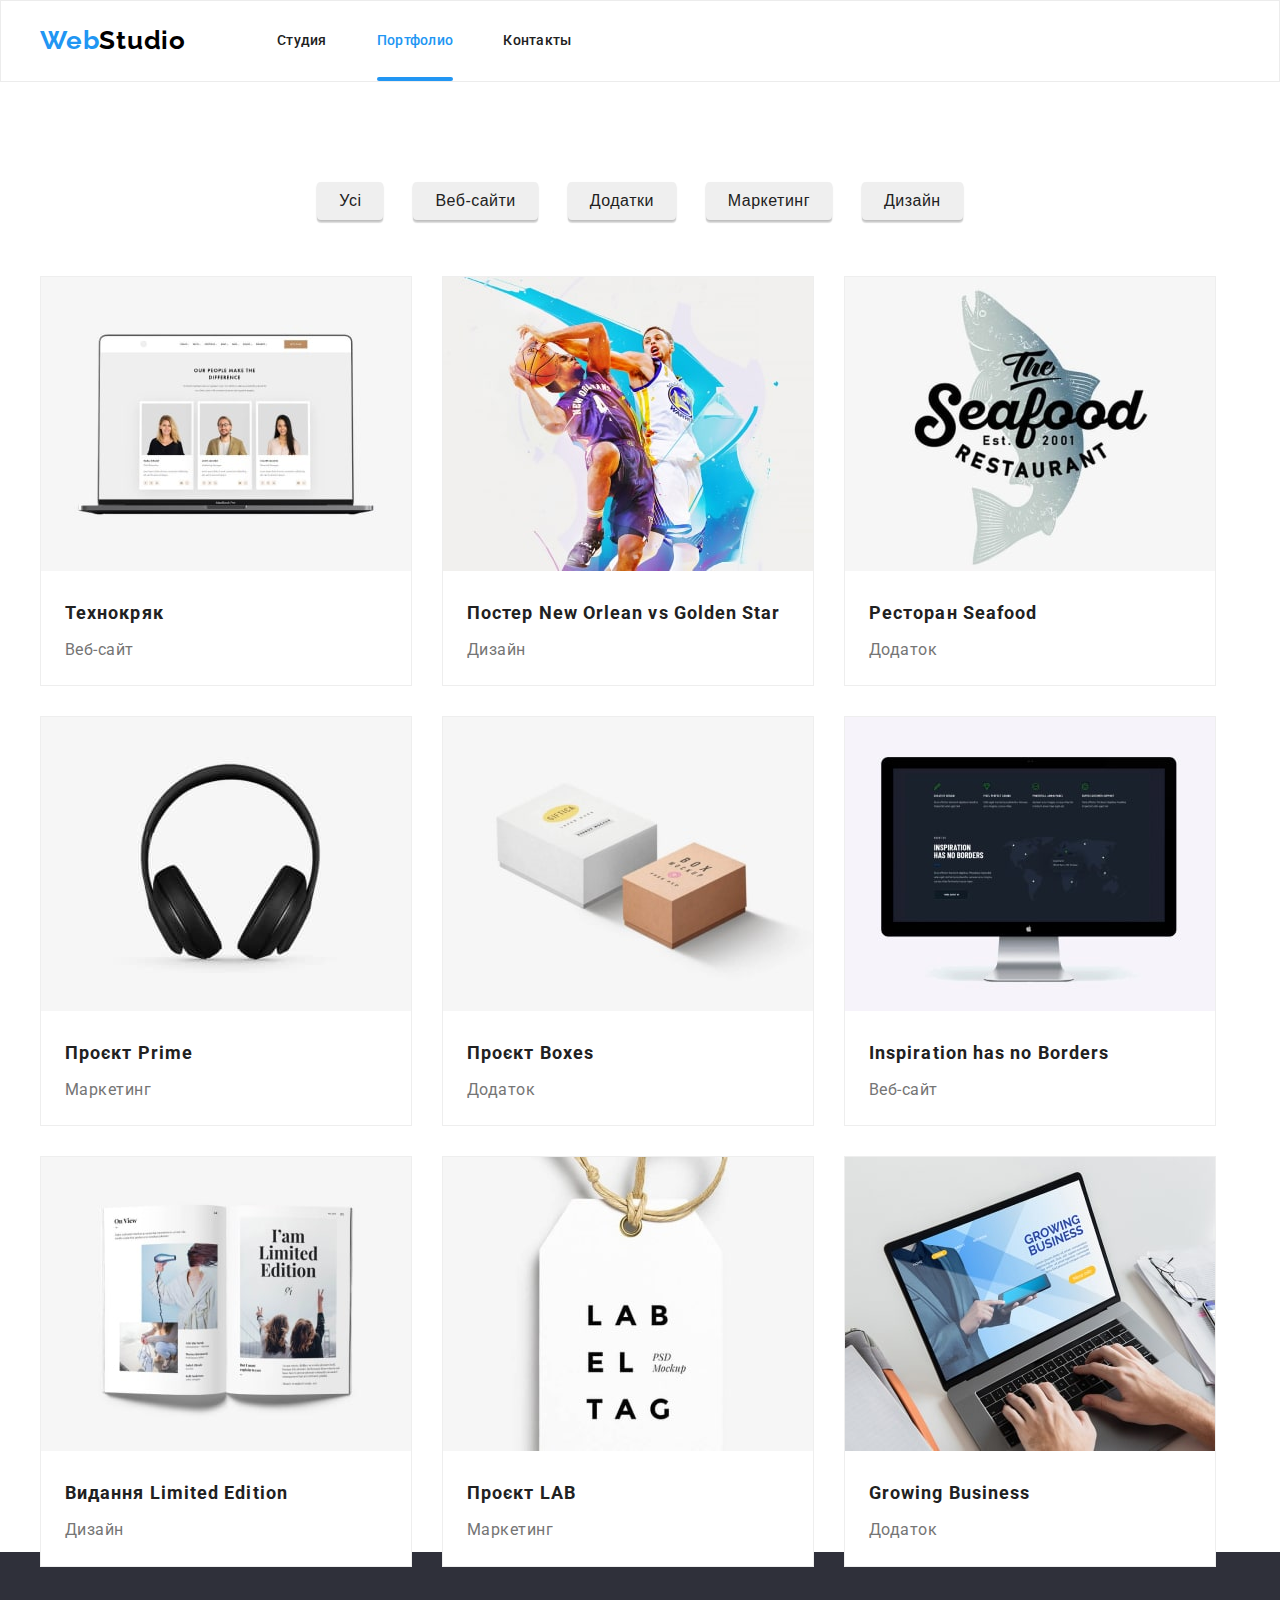
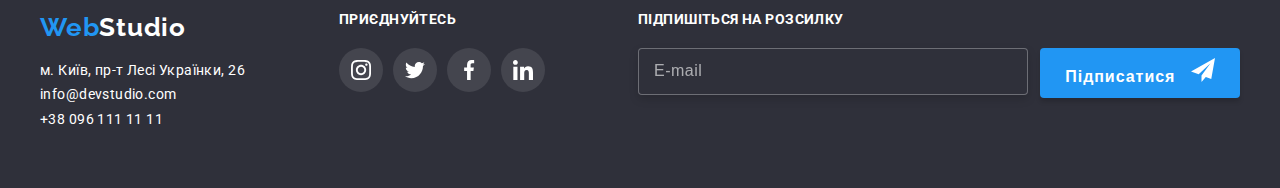
==== commit f1e66930: "30.12.2022 21:29" ====
--- a/portfolio.html
+++ b/portfolio.html
@@ -31,6 +31,7 @@
       
 
       <nav class="navigation">
+       
         <ul class="navigation__list list">
           <li>
             <a class="navigation__link  link studia" href="./index.html">Студия</a>
@@ -297,7 +298,7 @@
     </div>
   </main>
   <!---------------------------FOOTER--------------------------->
-  <!-- <footer class="footer">
+  <footer class="footer">
     <div class="footer-cont container">
       <div class="footer-container">
   
@@ -387,4 +388,4 @@
   </footer>
 </body>
 
-</html> -->+</html>--- a/css/main.min.css
+++ b/css/main.min.css
@@ -1 +1 @@
-p,h1,h2,h3,h4,h5,h6{margin:0px}ul{margin:0px;padding-left:0px}.link{text-decoration:none}.list{list-style:none}.img{display:block;width:100%}.body{font-family:"Roboto",sans-serif;font-weight:700;color:#212121;margin:auto}:root{--primary-link-color:#2196F3;--second-link-color:#757575;--foncolor:#2F303A;--accent-color:#FFFFFF;--timing-function:cubic-bezier(0.4, 0, 0.2, 1)}.social__link--light-color{justify-content:center;border-radius:50%;width:100%;height:100%;fill:#afb1b8;background-color:var(--accent-color);transition:fill 250ms var(--timing-function),background-color 250ms var(--timing-function)}.social__link--light-color:hover{fill:var(--accent-color);background-color:var(--primary-link-color)}.social__link--dark-color{justify-content:center;border-radius:50%;width:100%;height:100%;fill:#fff;background:rgba(255,255,255,.1);transition:fill 250ms var(--timing-function),background-color 250ms var(--timing-function)}.social__link--dark-color:hover{background-color:var(--primary-link-color);fill:var(--accent-color)}.modal-politik-label,.btn-submit-footer,.customer__link,.social__link,.social,.connection__tel-mail,.navigation__list-cont,header .container,.social__link--light-color,.social__link--dark-color{display:flex;align-items:center}.container{padding:0px 15px;margin:0 auto}@media screen and (min-width: 480px){.container{width:480px}}@media screen and (min-width: 768px){.container{width:768px}}@media screen and (min-width: 1200px){.container{width:1200px}}.btn{font-family:"Roboto" sans-serif;cursor:pointer;color:#212121;letter-spacing:.06em;padding:10px 24px;border:rgba(0,0,0,0);transition:color 250ms var(--timing-function),background-color 250ms var(--timing-function);margin:0 auto;display:block;margin-top:30px}.btn:hover,.btn:focus{color:var(--accent-color);background-color:var(--primary-link-color)}.logo{font-size:26px;font-weight:700;line-height:1.19;letter-spacing:0.03em;font-family:"Raleway",sans-serif}.logo--light-color{color:#fff}.logo--dark-color{color:#000}.heading{font-size:36px;font-weight:700;line-height:1.17;letter-spacing:0.03em;text-align:center;color:#212121}.header-container{background-color:#fff}header .container{position:relative;border:none}.logo-accent{color:var(--primary-link-color)}.header__logo{padding-top:24px;padding-bottom:25px;margin-right:91px}.navigation{display:flex}.navigation__list{display:flex;height:80px}.navigation__list-cont{height:80px;margin-right:15px}.navigation__list-item{margin-right:30px}.navigation__list-item:last-child{margin-right:0}.navigation__link{font-size:14px;font-weight:500;line-height:1.14;letter-spacing:0.02em;position:relative;display:block;text-decoration:none;padding:32px 0px;color:#212121;transition:color 250ms var(--timing-function)}.navigation__link:hover,.navigation__link:focus{color:var(--primary-link-color)}.navigation__link__curreent{color:var(--primary-link-color)}.navigation__link__curreent.studia::after{position:absolute;align-items:center;bottom:0;content:"";display:block;width:48px;height:4px;border-radius:2px;background-color:var(--primary-link-color);transition:250ms var(--timing-function)}.navigation__link__curreent.portfolio::after{position:absolute;align-items:center;bottom:0;content:"";display:block;width:76px;height:4px;border-radius:2px;background-color:var(--primary-link-color);transition:250ms var(--timing-function)}.studia{margin-right:53px}.portfolio{margin-right:50px}.connection{display:flex;position:absolute;margin-left:auto;right:0;align-items:center}.connection__tel-mail{font-size:14px;font-weight:500;line-height:1.14;letter-spacing:0.02em;color:#757575;margin-right:30px;transition:color 250ms var(--timing-function)}.connection__tel-mail:hover,.connection__tel-mail:focus{color:var(--primary-link-color)}.connection__icon-mail{fill:currentColor;margin-right:10px}.connection__tel-mail:last-child{margin-right:0}.hero .container{padding-left:15px;text-align:center;background-color:var(--foncolor);background-repeat:no-repeat;background-position:center;background-size:cover;margin:auto}@media screen and (min-width: 480px){.hero .container{padding-bottom:118px;background-image:linear-gradient(rgba(47, 48, 58, 0.4), rgba(47, 48, 58, 0.4)),url(../img/hero_bg_mob.jpg)}}@media screen and (min-width: 480px)and (min-device-pixel-ratio: 2),screen and (min-width: 480px)and (-webkit-min-device-pixel-ratio: 2),screen and (min-width: 480px)and (min-resolution: 192dpi),screen and (min-width: 480px)and (min-resolution: 2dppx){.hero .container{background-image:linear-gradient(rgba(47, 48, 58, 0.4), rgba(47, 48, 58, 0.4)),url(../img/hero_bg_mob-2x.jpg)}}@media screen and (min-width: 768px){.hero .container{width:100%;padding-bottom:118px;background-image:linear-gradient(rgba(47, 48, 58, 0.4), rgba(47, 48, 58, 0.4)),url(../img/hero_bg_tab.jpg)}}@media screen and (min-width: 768px)and (min-device-pixel-ratio: 2),screen and (min-width: 768px)and (-webkit-min-device-pixel-ratio: 2),screen and (min-width: 768px)and (min-resolution: 192dpi),screen and (min-width: 768px)and (min-resolution: 2dppx){.hero .container{background-image:linear-gradient(rgba(47, 48, 58, 0.4), rgba(47, 48, 58, 0.4)),url(../img/hero_bg_tab-2x.jpg)}}@media screen and (min-width: 1200px){.hero .container{padding-top:200px;padding-bottom:200px;width:100%;background-image:linear-gradient(rgba(47, 48, 58, 0.4), rgba(47, 48, 58, 0.4)),url(../img/hero_bg.jpg)}}@media screen and (min-width: 1200px)and (min-device-pixel-ratio: 2),screen and (min-width: 1200px)and (-webkit-min-device-pixel-ratio: 2),screen and (min-width: 1200px)and (min-resolution: 192dpi),screen and (min-width: 1200px)and (min-resolution: 2dppx){.hero .container{background-image:linear-gradient(rgba(47, 48, 58, 0.4), rgba(47, 48, 58, 0.4)),url(../img/hero_bg-2x.jpg)}}.picture__title{font-size:44px;line-height:1.36;letter-spacing:0.06em;text-align:center;text-transform:uppercase;color:var(--accent-color);width:696px;margin:0 auto;display:block}@media screen and (max-width: 1199px){.picture__title{font-size:26px;font-weight:900;line-height:1.62;letter-spacing:0.06em;padding:118px 60px 30px 60px;margin:0px;width:100%}}@media screen and (max-width: 1199px){.picture__btn{padding:10px 20px;margin-top:0px}}.picture__btn:hover,.picture__btn:focus{color:var(--accent-color);background-color:var(--primary-link-color)}.about{display:flex;padding-top:50px}@media screen and (max-width: 1199px){.about{display:none}}.about .container{margin-bottom:94px}.about__item{width:calc((100% - 60px)/3);margin-right:30px}.about__item:nth-child(3n){margin-right:0px}.about__thumb{position:relative}.about__actions{position:absolute;bottom:0;width:370px}.about__text{font-size:14px;font-weight:700;line-height:1.14;letter-spacing:0.03em;text-align:center;display:flex;font-family:"Roboto";font-style:normal;text-transform:uppercase;color:#fff;background:rgba(47,48,58,.8);color:#fff;padding:27px;justify-content:center}.benefits__icon-antenna::before{background-image:url(../img/SVG/antenna.svg)}.benefits__icon-clock::before{background-image:url(../img/SVG/clock.svg)}.benefits__icon-diagram::before{background-image:url(../img/SVG/diagram.svg)}.benefits__icon-astronaut::before{background-image:url(../img/SVG/astronaut.svg)}.benefits{font-size:14px;line-height:1.14;letter-spacing:0.03em;text-transform:uppercase}@media screen and (max-width: 1199px){.benefits{padding-top:60px;padding-bottom:60px}}@media screen and (min-width: 1200px){.benefits{padding-top:94px;padding-bottom:94px}}@media screen and (min-width: 768px){.benefits__list{display:flex;flex-wrap:wrap;margin:-15px}}@media screen and (max-width: 767px){.benefits__item{width:100%}}@media screen and (min-width: 768px){.benefits__item{width:calc((100% - 60px)/2);margin:15px}}@media screen and (min-width: 1200px){.benefits__item{width:270px}}@media screen and (max-width: 767px){.benefits__item:not(:last-child){margin-bottom:30px}}.benefits__item::before{display:block;content:"";background-repeat:no-repeat;height:120px;background-color:#f5f4fa;background-position:center;margin-bottom:30px;background-size:65.32px 70px}.benefits__name{font-weight:700;font-size:14px;line-height:16px;letter-spacing:.03em;text-transform:uppercase;margin-bottom:10px}@media screen and (max-width: 767px){.benefits__name{text-align:center}}.benefits__text{font-size:14px;font-weight:400;line-height:1.71;letter-spacing:0.03em;color:var(--second-link-color)}@media screen and (min-width: 1200px){.benefits__text{width:270px}}.team{font-size:36px;font-weight:700;line-height:1.17;letter-spacing:0.03em;background:#f5f4fa;text-align:center}@media screen and (max-width: 1199px){.team{padding-top:60px;padding-bottom:60px}}@media screen and (min-width: 1200px){.team{padding-top:94px;padding-bottom:94px}}@media screen and (max-width: 1199px){.team .heading{font-size:28px;font-weight:700;line-height:1.18;letter-spacing:em;text-align:center;color:#212121;margin-bottom:30px}}@media screen and (min-width: 1200px){.team .heading{margin-bottom:50px}}@media screen and (min-width: 768px){.member-team-list{display:flex;flex-wrap:wrap;margin:-15px}}.social{justify-content:center}.social__items{width:44px;height:44px;margin-bottom:30px}.social__items:not(:last-child){margin-right:10px}.social__link{justify-content:center;border-radius:50%;width:100%;height:100%;fill:#afb1b8;background-color:var(--accent-color);transition:fill 250ms var(--timing-function),background-color 250ms var(--timing-function)}.social__link:hover{fill:var(--accent-color);background-color:var(--primary-link-color)}.card__name{font-size:16px;font-weight:500;line-height:1.19;letter-spacing:0.03em;text-align:center;margin-top:30px;margin-bottom:10px}.card__name-list{display:flex}.card{background-color:#fff}.card-member{background:#fff;background-color:rgba(0,0,0,0);box-shadow:0px 1px 3px rgba(0,0,0,.12),0px 1px 1px rgba(0,0,0,.14),0px 2px 1px rgba(0,0,0,.2);border-radius:0px 0px 4px 4px}@media screen and (min-width: 480px){.card-member{width:100%}}@media screen and (min-width: 768px){.card-member{width:calc((100% - 60px)/2);margin:15px}}@media screen and (min-width: 1200px){.card-member{width:270px}}@media screen and (max-width: 767px){.card-member:not(:last-child){margin-bottom:30px}}.card__job-title{font-size:16px;font-weight:400;line-height:1.19;letter-spacing:0.03em;text-align:center;color:var(--second-link-color);margin-bottom:16px}@media screen and (max-width: 1199px){.customer{padding-top:60px;padding-bottom:60px}}@media screen and (min-width: 1200px){.customer{padding-top:94px;padding-bottom:94px}}.customer__icon{fill:currentColor}@media screen and (max-width: 1199px){.customer .heading{font-weight:700;font-size:28px;line-height:33px;text-align:center;letter-spacing:1.18;color:#212121}}.custoumer__list{display:flex;flex-wrap:wrap;padding:0;text-align:center;margin:-15px}@media screen and (max-width: 1199px){.custoumer__list{margin-top:15px}}@media screen and (min-width: 1200px){.custoumer__list{margin-top:50px}}@media screen and (max-width: 767px){.customer__item{width:calc((100% - 60px)/2);height:92px;margin:15px}}@media screen and (min-width: 768px){.customer__item{width:calc((100% - 90px)/3);margin:15px}}@media screen and (min-width: 1200px){.customer__item{width:170px;height:92px;margin-top:0px}}.customer__link{box-sizing:border-box;justify-content:center;border:1px solid #afb1b8;border-radius:4px;color:#afb1b8;height:92px;transition:color 250ms var(--timing-function),border-color 250ms var(--timing-function)}.customer__link:hover,.customer__link:focus{color:var(--primary-link-color);border-color:var(--primary-link-color)}.footer{background-color:var(--foncolor)}.footer-cont{display:flex;padding-top:60px;padding-bottom:60px}.footer-container{width:231px}.logo-accent{color:var(--primary-link-color)}.contact{margin-top:20px}.contact__link{font-size:14px;font-weight:400;line-height:1.14;letter-spacing:0.03em;display:block;font-family:"Roboto";font-style:normal;color:#fff}.contact__list>li:not(:last-child){margin-bottom:9px}.footer-social{margin-left:70px}.footer-title{font-size:14px;font-weight:700;line-height:1.14;letter-spacing:0.03em;text-transform:uppercase;color:#fff;margin-bottom:20px}.footer-soc-list{display:flex}.footer-soc-icons{fill:currentColor}.right-footer{margin-left:93px;display:flex}.right-footer-mail{display:flex}.footer-mail{display:block}.footer-mail>p{font-size:14px;font-weight:700;line-height:1.14;letter-spacing:0.03em;text-transform:uppercase;color:#fff;margin-bottom:20px}.footer-mail-btn>p{font-size:14px;font-weight:700;line-height:1.14;letter-spacing:0.03em;text-transform:uppercase;color:#fff;margin-bottom:20px;opacity:0}.right-footer-input{width:358px;padding:15px;background:#2f303a;border:1px solid rgba(255,255,255,.3);filter:drop-shadow(0px 4px 4px rgba(0, 0, 0, 0.15));border-radius:4px;color:#fff}.right-footer-input::-moz-placeholder{font-size:16px;font-weight:400;line-height:1.25;letter-spacing:0.03em;align-items:center;color:rgba(255,255,255,.6)}.right-footer-input:-ms-input-placeholder{font-size:16px;font-weight:400;line-height:1.25;letter-spacing:0.03em;align-items:center;color:rgba(255,255,255,.6)}.right-footer-input::placeholder{font-size:16px;font-weight:400;line-height:1.25;letter-spacing:0.03em;align-items:center;color:rgba(255,255,255,.6)}.btn-submit-footer{font-size:16px;font-weight:700;line-height:1.88;letter-spacing:0.06em;margin-left:12px;background-color:var(--primary-link-color);color:#fff;width:200px;height:50px;margin-top:0;box-shadow:0px 4px 4px rgba(0,0,0,.15);border-radius:4px;justify-items:center}.btn-footer-icons{margin-left:10px}.backdrop{position:fixed;top:0;left:0;width:100%;height:100%;background-color:rgba(0,0,0,.2);opacity:1;visibility:visible;transition:opasity 250ms var(--timing-function),visibility 250ms var(--timing-function)}.backdrop.is-hidden{opacity:0;pointer-events:none;visibility:hidden}.backdrop.is-hidden.modal{transform:scale(1.1) translate(-50%, -50%) scale(0.9);opacity:0}.modal{position:absolute;top:50%;left:50%;background-color:#fff;min-width:528px;min-height:581px;box-shadow:0px 1px 3px rgba(0,0,0,.12),0px 1px 1px rgba(0,0,0,.14),0px 2px 1px rgba(0,0,0,.2);border-radius:4px;opacity:1;transform:scale(1) translate(-50%, -50%);transition:250ms var(--timing-function);padding:40px 40px 50px 40px}.modal-close{position:absolute;top:8px;right:8px;width:30px;height:30px;border-radius:50%;border:1px solid rgba(0,0,0,.1);padding:0;cursor:pointer;fill:#000;background-color:#fff;transition:250ms var(--timing-function)}.modal-icons{position:absolute;top:50%;left:50%;transform:translate(-50%, -50%);color:#757575}.modal-head{font-size:20px;font-weight:700;line-height:1.15;letter-spacing:0.03em;text-align:center;color:#212121;margin-bottom:30px}.cross-modal-icons{fill:#757575}.cross-modal-icons:hover{fill:#2196f3}.btn-submit{width:200px;height:50px;cursor:pointer;box-shadow:0px 4px 4px rgba(0,0,0,.15);border-radius:4px}.modal-input{width:100%;height:40px;border:1px solid rgba(33,33,33,.2);outline:none;border-radius:4px;padding:12px 15px 12px 42px;color:#757575;cursor:pointer;transition:border 250ms var(--timing-function)}.modal-input:hover,.modal-input:focus{border:1px solid #2196f3}.modal-input:focus+svg,.modal-input:hover+svg{fill:#2196f3}.modal-input::-moz-placeholder{font-size:12px;font-weight:400;line-height:1.17;letter-spacing:0.01em;color:rgba(117,117,117,.5)}.modal-input:-ms-input-placeholder{font-size:12px;font-weight:400;line-height:1.17;letter-spacing:0.01em;color:rgba(117,117,117,.5)}.modal-input::placeholder{font-size:12px;font-weight:400;line-height:1.17;letter-spacing:0.01em;color:rgba(117,117,117,.5)}.modal-input-wrapper{position:relative;color:rgba(117,117,117,.5)}.form-field{margin-bottom:28px}.form-field label{font-size:12px;font-weight:400;line-height:1.17;letter-spacing:0.01em;display:block;margin-bottom:4px;font-family:"Roboto";font-style:normal;color:#757575}.modal-text{font-size:12px;font-weight:400;line-height:1.17;letter-spacing:0.01em;color:rgba(117,117,117,.5);resize:none;width:100%;height:120px;padding:12px 16px;border:1px solid rgba(33,33,33,.2);border-radius:4px;outline:none}.modal-text:hover,.modal-text:focus{border:1px solid #2196f3}.label-coment{font-size:12px;font-weight:400;line-height:1.17;letter-spacing:0.01em;display:block;margin-bottom:4px;font-family:"Roboto";font-style:normal;color:#757575}.modal-icons-cont{position:absolute;top:50%;left:12px;transform:translateY(-50%);transition:fill 250ms var(--timing-function)}.modal-politik-label{margin-left:12px}label.modal-politik-label::before{content:"";width:16px;height:15px;border:2px solid #212121;border-radius:2px;margin-right:7px}.checkbox{-webkit-appearance:none;-moz-appearance:none;appearance:none}.checkbox-link{font-size:14px;font-weight:400;line-height:1.71;letter-spacing:0.03em;display:inline;color:var(--primary-link-color);margin-left:3px}.checkbox-text{font-size:14px;font-weight:400;line-height:1.71;letter-spacing:0.03em;display:inline;color:#757575;margin-left:3px}.checkbox:checked+label::before{border:none;background-color:var(--primary-link-color);background-image:url(../img/galochka.svg);background-repeat:no-repeat;background-position:center}.header{border:1px solid #ececec}.button-work-list{display:flex;flex-wrap:wrap;justify-content:center}@media screen and (max-width: 767px){.button-work-list{justify-content:start}}@media screen and (max-width: 1199px){.button-work-list{margin-bottom:30px;width:100%}}@media screen and (min-width: 1200px){.button-work-list{padding-top:100px;padding-bottom:56px}}@media screen and (max-width: 1199px){.button-work-list li+li{margin-left:8px}}@media screen and (min-width: 1200px){.button-work-list li+li{margin-left:30px}}@media screen and (max-width: 767px){.button-work-list__item:nth-child(4){margin-left:0px}}@media screen and (max-width: 767px){.button-work-list__item:nth-child(-n+3){margin-bottom:15px}}.btn-work{font-size:16px;font-weight:500;line-height:1.62;letter-spacing:0.03em;padding:6px 22px;text-align:center;box-shadow:0px 3px 1px rgba(0,0,0,.1),0px 1px 2px rgba(0,0,0,.08),0px 2px 2px rgba(0,0,0,.12);border-radius:4px;margin-top:0;border:rgba(0,0,0,0)}@media screen and (max-width: 1199px){.main-portfolio{padding-top:60px;padding-bottom:60px}}.worklist{display:flex;flex-wrap:wrap}@media screen and (min-width: 768px){.worklist{margin:-15px}}@media screen and (min-width: 1200px){.worklist{margin-bottom:94px;margin:-15px}}.worklist-element{border:1px solid #eee;background:#fff}@media screen and (max-width: 767px){.worklist-element{margin-bottom:30px;width:100%}}@media screen and (min-width: 768px){.worklist-element{width:calc((100% - 60px)/2);margin:15px}}@media screen and (min-width: 1200px){.worklist-element{width:370px}}.worklist-element:hover .overlay__text{transform:translateY(0)}@media screen and (min-width: 1200px){.worklist-element:nth-last-child(-n+3){margin-bottom:0}}.worklist-element:hover{box-shadow:0px 1px 1px rgba(0,0,0,.12),0px 4px 4px rgba(0,0,0,.06),1px 4px 6px rgba(0,0,0,.16)}.worklist-element>p{margin-bottom:20px}.worklist-element>h2{margin-bottom:4px}@media screen and (min-width: 1200px){.worklist-element:nth-child(3n){margin-right:0}}.produkt-thumb{position:relative;overflow:hidden;margin-bottom:20px}.overlay__text{font-size:18px;font-weight:400;line-height:1.56;letter-spacing:0.03em;position:absolute;top:0;font-family:"Roboto";padding:63px 24px;background:rgba(33,150,243,.9);color:var(--accent-color);height:100%;transform:translateY(100%);transition:transform 250ms var(--timing-function)}.worklist-element__title{font-size:18px;font-weight:700;line-height:2;letter-spacing:0.06em;color:#212121;margin-left:24px;margin-bottom:4px}.worklist-element__text{font-size:16px;font-weight:400;line-height:1.89;letter-spacing:0.03em;color:var(--second-link-color);margin-left:24px;margin-bottom:20px}/*# sourceMappingURL=main.min.css.map */+p,h1,h2,h3,h4,h5,h6{margin:0px}ul{margin:0px;padding-left:0px}.link{text-decoration:none}.list{list-style:none}.img{display:block;width:100%}.body{font-family:"Roboto",sans-serif;font-weight:700;color:#212121;margin:auto}:root{--primary-link-color:#2196F3;--second-link-color:#757575;--foncolor:#2F303A;--accent-color:#FFFFFF;--timing-function:cubic-bezier(0.4, 0, 0.2, 1)}.social__link--light-color{justify-content:center;border-radius:50%;width:100%;height:100%;fill:#afb1b8;background-color:var(--accent-color);transition:fill 250ms var(--timing-function),background-color 250ms var(--timing-function)}.social__link--light-color:hover{fill:var(--accent-color);background-color:var(--primary-link-color)}.social__link--dark-color{justify-content:center;border-radius:50%;width:100%;height:100%;fill:var(--accent-color);background:rgba(255,255,255,.1);transition:fill 250ms var(--timing-function),background-color 250ms var(--timing-function)}.social__link--dark-color:hover{background-color:var(--primary-link-color);fill:var(--accent-color)}.modal-politik-label,.btn-submit-footer,.customer__link,.social__link,.social,header .container,.social__link--light-color,.social__link--dark-color{display:flex;align-items:center}.container{padding:0px 15px;margin:0 auto}@media screen and (min-width: 480px){.container{width:480px}}@media screen and (min-width: 768px){.container{width:768px}}@media screen and (min-width: 1200px){.container{width:1200px}}.btn{font-family:"Roboto" sans-serif;cursor:pointer;color:#212121;letter-spacing:.06em;padding:10px 24px;border:rgba(0,0,0,0);transition:color 250ms var(--timing-function),background-color 250ms var(--timing-function);margin:0 auto;display:block;margin-top:30px}.btn:hover,.btn:focus{color:var(--accent-color);background-color:var(--primary-link-color)}.logo{font-size:26px;font-weight:700;line-height:1.19;letter-spacing:0.03em;font-family:"Raleway",sans-serif}.logo--light-color{color:var(--accent-color)}.logo--dark-color{color:#000}.heading{font-size:36px;font-weight:700;line-height:1.17;letter-spacing:0.03em;text-align:center;color:#212121}header .container{display:flex;border:none;background-color:var(--accent-color)}@media screen and (max-width: 767px){header .container{position:relative}}@media screen and (min-width: 1200px){header .container{position:relative}}.logo-accent{color:var(--primary-link-color)}@media screen and (min-width: 480px){.header__logo{padding-top:16px;padding-bottom:16px;font-size:24px}}@media screen and (min-width: 768px){.header__logo{padding-top:26px;padding-bottom:26px;margin-right:93px;font-size:26px}}@media screen and (min-width: 1200px){.header__logo{padding-top:24px;padding-bottom:25px;margin-right:91px;font-size:26px}}@media screen and (min-width: 768px){.navigation__list{position:relative;display:flex}}.navigation__link{display:block;text-decoration:none;color:#212121;transition:color 250ms var(--timing-function)}@media screen and (min-width: 480px){.navigation__link{font-size:40px;font-weight:500;line-height:1.18;letter-spacing:0.02em}}@media screen and (min-width: 768px){.navigation__link{font-size:14px;font-weight:500;line-height:1.14;letter-spacing:0.02em;padding:32px 0px}}@media screen and (min-width: 1200px){.navigation__link{font-size:14px;font-weight:500;line-height:1.14;letter-spacing:0.02em}}.navigation__link:hover,.navigation__link:focus{color:var(--primary-link-color)}@media screen and (min-width: 768px){.navigation__link__curreent{color:var(--primary-link-color)}.navigation__link__curreent.studia::after{position:absolute;align-items:center;bottom:0;content:"";display:block;width:48px;height:4px;border-radius:2px;background-color:var(--primary-link-color);transition:250ms var(--timing-function)}.navigation__link__curreent.portfolio::after{position:absolute;align-items:center;bottom:0;content:"";display:block;width:76px;height:4px;border-radius:2px;background-color:var(--primary-link-color);transition:250ms var(--timing-function)}}@media screen and (max-width: 767px){.studia{margin-bottom:32px}}@media screen and (min-width: 768px){.studia{margin-right:50px}}@media screen and (max-width: 767px){.portfolio{margin-bottom:32px}}@media screen and (min-width: 768px){.portfolio{margin-right:50px}}@media screen and (max-width: 767px){.contacts{margin-bottom:306px;padding-bottom:0px}}@media screen and (min-width: 480px){.connection{display:block}}@media screen and (min-width: 768px){.connection{display:none}}@media screen and (min-width: 768px){.connection-second{display:block;position:absolute;padding-top:21px;padding-right:15px;padding-bottom:21px;top:0;right:0;align-items:center}}@media screen and (max-width: 767px){.connection-second{display:none}}@media screen and (min-width: 1200px){.connection-second{display:flex;position:absolute;right:0px;align-items:center;padding-top:32px;padding-bottom:32px}}@media screen and (min-width: 480px){.connect-tel{margin-bottom:32px}}.connect-mail{margin-bottom:64px}@media screen and (min-width: 768px){.connection-second__mail{margin-bottom:10px}}@media screen and (min-width: 1200px){.connection-second__mail{margin-bottom:0px;margin-right:40px}}.connection__tel{color:var(--second-link-color);transition:color 250ms var(--timing-function)}@media screen and (min-width: 480px){.connection__tel{font-weight:500;font-size:34px;line-height:1.18;letter-spacing:.02em;color:var(--primary-link-color);margin-top:32px}}@media screen and (min-width: 768px){.connection__tel{font-size:12px;font-weight:500;line-height:1.17;letter-spacing:0.02em;color:var(--second-link-color)}}@media screen and (min-width: 1200px){.connection__tel{font-size:14px;font-weight:500;line-height:1.14;letter-spacing:0.02em}}.connection__tel:hover,.connection__tel:focus{color:var(--primary-link-color)}.connection__mail{color:var(--second-link-color);transition:color 250ms var(--timing-function)}@media screen and (min-width: 480px){.connection__mail{font-size:24px;font-weight:500;line-height:1.17;letter-spacing:0.02em;margin-top:32px}}@media screen and (min-width: 768px){.connection__mail{font-size:12px;font-weight:500;line-height:1.17;letter-spacing:0.02em}}@media screen and (min-width: 1200px){.connection__mail{font-size:14px;font-weight:500;line-height:1.14;letter-spacing:0.02em}}.connection__mail:hover,.connection__mail:focus{color:var(--primary-link-color)}.connection__icon-mail{fill:currentColor;margin-right:10px}@media screen and (max-width: 767px){.connection__icon-mail{display:none}}.connection__tel-mail:last-child{margin-right:0}@media screen and (min-width: 480px){.social-list{display:flex}}@media screen and (min-width: 768px){.social-list{display:none}}.social-link{font-weight:500;font-size:18px;line-height:1.22;letter-spacing:.02em;color:var(--primary-link-color);margin-right:20px}.hero .container{padding-left:15px;text-align:center;background-color:var(--foncolor);background-repeat:no-repeat;background-position:center;background-size:cover;margin:auto}@media screen and (min-width: 480px){.hero .container{padding-bottom:118px;background-image:linear-gradient(rgba(47, 48, 58, 0.4), rgba(47, 48, 58, 0.4)),url(../img/hero_bg_mob.jpg)}}@media screen and (min-width: 480px)and (min-device-pixel-ratio: 2),screen and (min-width: 480px)and (-webkit-min-device-pixel-ratio: 2),screen and (min-width: 480px)and (min-resolution: 192dpi),screen and (min-width: 480px)and (min-resolution: 2dppx){.hero .container{background-image:linear-gradient(rgba(47, 48, 58, 0.4), rgba(47, 48, 58, 0.4)),url(../img/hero_bg_mob-2x.jpg)}}@media screen and (min-width: 768px){.hero .container{width:100%;padding-bottom:118px;background-image:linear-gradient(rgba(47, 48, 58, 0.4), rgba(47, 48, 58, 0.4)),url(../img/hero_bg_tab.jpg)}}@media screen and (min-width: 768px)and (min-device-pixel-ratio: 2),screen and (min-width: 768px)and (-webkit-min-device-pixel-ratio: 2),screen and (min-width: 768px)and (min-resolution: 192dpi),screen and (min-width: 768px)and (min-resolution: 2dppx){.hero .container{background-image:linear-gradient(rgba(47, 48, 58, 0.4), rgba(47, 48, 58, 0.4)),url(../img/hero_bg_tab-2x.jpg)}}@media screen and (min-width: 1200px){.hero .container{padding-top:200px;padding-bottom:200px;max-width:1600px;background-image:linear-gradient(rgba(47, 48, 58, 0.4), rgba(47, 48, 58, 0.4)),url(../img/hero_bg.jpg)}}@media screen and (min-width: 1200px)and (min-device-pixel-ratio: 2),screen and (min-width: 1200px)and (-webkit-min-device-pixel-ratio: 2),screen and (min-width: 1200px)and (min-resolution: 192dpi),screen and (min-width: 1200px)and (min-resolution: 2dppx){.hero .container{background-image:linear-gradient(rgba(47, 48, 58, 0.4), rgba(47, 48, 58, 0.4)),url(../img/hero_bg-2x.jpg)}}.picture__title{font-size:44px;line-height:1.36;letter-spacing:0.06em;text-align:center;text-transform:uppercase;color:var(--accent-color);width:696px;margin:0 auto;display:block}@media screen and (max-width: 1199px){.picture__title{font-size:26px;font-weight:900;line-height:1.62;letter-spacing:0.06em;padding:118px 60px 30px 60px;margin:0px;width:100%}}@media screen and (max-width: 1199px){.picture__btn{padding:10px 20px;margin-top:0px}}.picture__btn:hover,.picture__btn:focus{color:var(--accent-color);background-color:var(--primary-link-color)}.about{display:flex;padding-top:50px}@media screen and (max-width: 1199px){.about{display:none}}.about .container{margin-bottom:94px}.about__item{width:calc((100% - 60px)/3);margin-right:30px}.about__item:nth-child(3n){margin-right:0px}.about__thumb{position:relative}.about__actions{position:absolute;bottom:0;width:370px}.about__text{font-size:14px;font-weight:700;line-height:1.14;letter-spacing:0.03em;text-align:center;display:flex;font-family:"Roboto";font-style:normal;text-transform:uppercase;color:var(--accent-color);background:rgba(47,48,58,.8);padding:27px;justify-content:center}.benefits__icon-antenna::before{background-image:url(../img/SVG/antenna.svg)}.benefits__icon-clock::before{background-image:url(../img/SVG/clock.svg)}.benefits__icon-diagram::before{background-image:url(../img/SVG/diagram.svg)}.benefits__icon-astronaut::before{background-image:url(../img/SVG/astronaut.svg)}.benefits{font-size:14px;line-height:1.14;letter-spacing:0.03em;text-transform:uppercase}@media screen and (max-width: 1199px){.benefits{padding-top:60px;padding-bottom:60px}}@media screen and (min-width: 1200px){.benefits{padding-top:94px;padding-bottom:94px}}@media screen and (min-width: 768px){.benefits__list{display:flex;flex-wrap:wrap;margin:-15px}}@media screen and (max-width: 767px){.benefits__item{width:100%}}@media screen and (min-width: 768px){.benefits__item{width:calc((100% - 60px)/2);margin:15px}}@media screen and (min-width: 1200px){.benefits__item{width:270px}}@media screen and (max-width: 767px){.benefits__item:not(:last-child){margin-bottom:30px}}.benefits__item::before{display:block;content:"";background-repeat:no-repeat;height:120px;background-color:#f5f4fa;background-position:center;margin-bottom:30px;background-size:65.32px 70px}.benefits__name{font-weight:700;font-size:14px;line-height:16px;letter-spacing:.03em;text-transform:uppercase;margin-bottom:10px}@media screen and (max-width: 767px){.benefits__name{text-align:center}}.benefits__text{font-size:14px;font-weight:400;line-height:1.71;letter-spacing:0.03em;color:var(--second-link-color)}@media screen and (min-width: 1200px){.benefits__text{width:270px}}.team{font-size:36px;font-weight:700;line-height:1.17;letter-spacing:0.03em;background:#f5f4fa;text-align:center}@media screen and (max-width: 1199px){.team{padding-top:60px;padding-bottom:60px}}@media screen and (min-width: 1200px){.team{padding-top:94px;padding-bottom:94px}}@media screen and (max-width: 1199px){.team .heading{font-size:28px;font-weight:700;line-height:1.18;letter-spacing:em;text-align:center;color:#212121;margin-bottom:30px}}@media screen and (min-width: 1200px){.team .heading{margin-bottom:50px}}@media screen and (min-width: 768px){.member-team-list{display:flex;flex-wrap:wrap;margin:-15px}}.social{justify-content:center}.social__items{width:44px;height:44px;margin-bottom:30px}.social__items:not(:last-child){margin-right:10px}.social__link{justify-content:center;border-radius:50%;width:100%;height:100%;fill:#afb1b8;background-color:var(--accent-color);transition:fill 250ms var(--timing-function),background-color 250ms var(--timing-function)}.social__link:hover{fill:var(--accent-color);background-color:var(--primary-link-color)}.card__name{font-size:16px;font-weight:500;line-height:1.19;letter-spacing:0.03em;text-align:center;margin-top:30px;margin-bottom:10px}.card__name-list{display:flex}.card{background-color:var(--accent-color)}.card-member{background:var(--accent-color);background-color:rgba(0,0,0,0);box-shadow:0px 1px 3px rgba(0,0,0,.12),0px 1px 1px rgba(0,0,0,.14),0px 2px 1px rgba(0,0,0,.2);border-radius:0px 0px 4px 4px}@media screen and (min-width: 480px){.card-member{width:100%}}@media screen and (min-width: 768px){.card-member{width:calc((100% - 60px)/2);margin:15px}}@media screen and (min-width: 1200px){.card-member{width:270px}}@media screen and (max-width: 767px){.card-member:not(:last-child){margin-bottom:30px}}.card__job-title{font-size:16px;font-weight:400;line-height:1.19;letter-spacing:0.03em;text-align:center;color:var(--second-link-color);margin-bottom:16px}@media screen and (max-width: 1199px){.customer{padding-top:60px;padding-bottom:60px}}@media screen and (min-width: 1200px){.customer{padding-top:94px;padding-bottom:94px}}.customer__icon{fill:currentColor}@media screen and (max-width: 1199px){.customer .heading{font-weight:700;font-size:28px;line-height:33px;text-align:center;letter-spacing:1.18;color:#212121}}.custoumer__list{display:flex;flex-wrap:wrap;padding:0;text-align:center;margin:-15px}@media screen and (max-width: 1199px){.custoumer__list{margin-top:15px}}@media screen and (min-width: 1200px){.custoumer__list{margin-top:50px}}@media screen and (max-width: 767px){.customer__item{width:calc((100% - 60px)/2);height:92px;margin:15px}}@media screen and (min-width: 768px){.customer__item{width:calc((100% - 90px)/3);margin:15px}}@media screen and (min-width: 1200px){.customer__item{width:170px;height:92px;margin-top:0px}}.customer__link{box-sizing:border-box;justify-content:center;border:1px solid #afb1b8;border-radius:4px;color:#afb1b8;height:92px;transition:color 250ms var(--timing-function),border-color 250ms var(--timing-function)}.customer__link:hover,.customer__link:focus{color:var(--primary-link-color);border-color:var(--primary-link-color)}.footer{background-color:var(--foncolor)}.footer-cont{display:flex;padding-top:60px;padding-bottom:60px}.footer-container{width:231px}.logo-accent{color:var(--primary-link-color)}.contact{margin-top:20px}.contact__link{font-size:14px;font-weight:400;line-height:1.14;letter-spacing:0.03em;display:block;font-family:"Roboto";font-style:normal;color:var(--accent-color)}.contact__list>li:not(:last-child){margin-bottom:9px}.footer-social{margin-left:70px}.footer-title{font-size:14px;font-weight:700;line-height:1.14;letter-spacing:0.03em;text-transform:uppercase;color:var(--accent-color);margin-bottom:20px}.footer-soc-list{display:flex}.footer-soc-icons{fill:currentColor}.right-footer{margin-left:93px;display:flex}.right-footer-mail{display:flex}.footer-mail{display:block}.footer-mail>p{font-size:14px;font-weight:700;line-height:1.14;letter-spacing:0.03em;text-transform:uppercase;color:var(--accent-color);margin-bottom:20px}.footer-mail-btn>p{font-size:14px;font-weight:700;line-height:1.14;letter-spacing:0.03em;text-transform:uppercase;color:var(--accent-color);margin-bottom:20px;opacity:0}.right-footer-input{width:358px;padding:15px;background:var(--foncolor);border:1px solid rgba(255,255,255,.3);filter:drop-shadow(0px 4px 4px rgba(0, 0, 0, 0.15));border-radius:4px;color:var(--accent-color)}.right-footer-input::-moz-placeholder{font-size:16px;font-weight:400;line-height:1.25;letter-spacing:0.03em;align-items:center;color:rgba(255,255,255,.6)}.right-footer-input:-ms-input-placeholder{font-size:16px;font-weight:400;line-height:1.25;letter-spacing:0.03em;align-items:center;color:rgba(255,255,255,.6)}.right-footer-input::placeholder{font-size:16px;font-weight:400;line-height:1.25;letter-spacing:0.03em;align-items:center;color:rgba(255,255,255,.6)}.btn-submit-footer{font-size:16px;font-weight:700;line-height:1.88;letter-spacing:0.06em;margin-left:12px;background-color:var(--primary-link-color);color:var(--accent-color);width:200px;height:50px;margin-top:0;box-shadow:0px 4px 4px rgba(0,0,0,.15);border-radius:4px;justify-items:center}.btn-footer-icons{margin-left:10px}.backdrop{position:fixed;top:0;left:0;background-color:rgba(0,0,0,.2);opacity:1;visibility:visible;transition:opasity 250ms var(--timing-function),visibility 250ms var(--timing-function)}@media screen and (min-width: 480px){.backdrop{padding:93px 15px 94px 15px;overflow-y:scroll}}@media screen and (min-width: 768px){.backdrop{padding:208px 159px 207px 159px}}@media screen and (min-width: 1200px){.backdrop{width:100%;height:100%}}.backdrop.is-hidden{opacity:0;pointer-events:none;visibility:hidden}.backdrop.is-hidden.modal{transform:scale(1.1) translate(-50%, -50%) scale(0.9);opacity:0}.modal{background-color:var(--accent-color);box-shadow:0px 1px 3px rgba(0,0,0,.12),0px 1px 1px rgba(0,0,0,.14),0px 2px 1px rgba(0,0,0,.2);border-radius:4px;opacity:1;transition:250ms var(--timing-function);padding:40px 40px 40px 40px}@media screen and (max-width: 1199px){.modal{position:relative}}@media screen and (min-width: 1200px){.modal{position:absolute;top:50%;left:50%;min-width:528px;min-height:581px;transform:translate(-50%, -50%)}}.modal-close{position:absolute;top:8px;right:8px;width:30px;height:30px;border-radius:50%;border:1px solid rgba(0,0,0,.1);padding:0;cursor:pointer;fill:#000;background-color:#fff;transition:250ms var(--timing-function)}.modal-icons{position:absolute;top:50%;left:50%;transform:translate(-50%, -50%);color:var(--second-link-color)}.modal-head{font-size:20px;font-weight:700;line-height:1.15;letter-spacing:0.03em;text-align:center;color:#212121;margin-bottom:30px}.cross-modal-icons{fill:var(--second-link-color)}.cross-modal-icons:hover{fill:var(--primary-link-color)}.btn-submit{width:200px;height:50px;cursor:pointer;box-shadow:0px 4px 4px rgba(0,0,0,.15);border-radius:4px}.modal-input{width:100%;height:40px;border:1px solid rgba(33,33,33,.2);outline:none;border-radius:4px;padding:12px 15px 12px 42px;color:var(--second-link-color);cursor:pointer;transition:border 250ms var(--timing-function)}.modal-input:hover,.modal-input:focus{border:1px solid var(--primary-link-color)}.modal-input:focus+svg,.modal-input:hover+svg{fill:var(--primary-link-color)}.modal-input::-moz-placeholder{font-size:12px;font-weight:400;line-height:1.17;letter-spacing:0.01em;color:rgba(117,117,117,.5)}.modal-input:-ms-input-placeholder{font-size:12px;font-weight:400;line-height:1.17;letter-spacing:0.01em;color:rgba(117,117,117,.5)}.modal-input::placeholder{font-size:12px;font-weight:400;line-height:1.17;letter-spacing:0.01em;color:rgba(117,117,117,.5)}.modal-input-wrapper{position:relative;color:rgba(117,117,117,.5)}.form-field{margin-bottom:28px}.form-field label{font-size:12px;font-weight:400;line-height:1.17;letter-spacing:0.01em;display:block;margin-bottom:4px;font-family:"Roboto";font-style:normal;color:var(--second-link-color)}.modal-text{font-size:12px;font-weight:400;line-height:1.17;letter-spacing:0.01em;color:rgba(117,117,117,.5);resize:none;width:100%;height:120px;padding:12px 16px;border:1px solid rgba(33,33,33,.2);border-radius:4px;outline:none}.modal-text:hover,.modal-text:focus{border:1px solid var(--primary-link-color)}.label-coment{font-size:12px;font-weight:400;line-height:1.17;letter-spacing:0.01em;display:block;margin-bottom:4px;font-family:"Roboto";font-style:normal;color:var(--second-link-color)}.modal-icons-cont{position:absolute;top:50%;left:12px;transform:translateY(-50%);transition:fill 250ms var(--timing-function)}.modal-politik-label{margin-left:12px}label.modal-politik-label::before{content:"";width:16px;height:15px;border:2px solid #212121;border-radius:2px;margin-right:7px}.checkbox{-webkit-appearance:none;-moz-appearance:none;appearance:none}.checkbox-link{font-size:14px;font-weight:400;line-height:1.71;letter-spacing:0.03em;display:inline;color:var(--primary-link-color);margin-left:3px}@media screen and (max-width: 1199px){.checkbox-link{font-size:12px;font-weight:400;line-height:1.17;letter-spacing:0.03em}}.checkbox-text{font-size:14px;font-weight:400;line-height:1.71;letter-spacing:0.03em;display:inline;color:var(--second-link-color);margin-left:3px}@media screen and (max-width: 1199px){.checkbox-text{font-size:12px;font-weight:400;line-height:1.17;letter-spacing:0.03em}}.checkbox-text:checked+label::before{border:none;background-color:var(--primary-link-color);background-image:url(../img/galochka.svg);background-repeat:no-repeat;background-position:center}@media screen and (max-width: 767px){.menu-button{position:absolute;top:10px;right:15px;display:inline-flex;height:40px;margin:0;padding:0;border:none;background-color:var(--accent-color);fill:#212121;cursor:pointer}.menu-button:hover,.menu-button:focus{fill:var(--primary-link-color)}.menu-button .icon-close{display:none}.menu-button.is-open .icon-close{display:block}.menu-button.is-open .icon-menu{display:none}}@media screen and (min-width: 768px){.menu-button{display:none}}@media screen and (max-width: 767px){.menu-container{display:none;position:absolute;top:0;left:0;width:480px;height:796px;padding:40px;background-color:var(--accent-color);box-shadow:0px 4px 8px rgba(0,0,0,.04),0px 2px 4px rgba(0,0,0,.08),0px 1px 3px rgba(0,0,0,.16)}}.menu-container.is-open{display:block}.header{border:1px solid #ececec}.button-work-list{display:flex;flex-wrap:wrap;justify-content:center}@media screen and (max-width: 767px){.button-work-list{justify-content:start}}@media screen and (max-width: 1199px){.button-work-list{margin-bottom:30px;width:100%}}@media screen and (min-width: 1200px){.button-work-list{padding-top:100px;padding-bottom:56px}}@media screen and (max-width: 1199px){.button-work-list li+li{margin-left:8px}}@media screen and (min-width: 1200px){.button-work-list li+li{margin-left:30px}}@media screen and (max-width: 767px){.button-work-list__item:nth-child(4){margin-left:0px}}@media screen and (max-width: 767px){.button-work-list__item:nth-child(-n+3){margin-bottom:15px}}.btn-work{font-size:16px;font-weight:500;line-height:1.62;letter-spacing:0.03em;padding:6px 22px;text-align:center;box-shadow:0px 3px 1px rgba(0,0,0,.1),0px 1px 2px rgba(0,0,0,.08),0px 2px 2px rgba(0,0,0,.12);border-radius:4px;margin-top:0;border:rgba(0,0,0,0)}@media screen and (max-width: 1199px){.main-portfolio{padding-top:60px;padding-bottom:60px}}.worklist{display:flex;flex-wrap:wrap}@media screen and (min-width: 768px){.worklist{margin:-15px}}@media screen and (min-width: 1200px){.worklist{margin-bottom:94px;margin:-15px}}.worklist-element{border:1px solid #eee;background:var(--accent-color)}@media screen and (max-width: 767px){.worklist-element{margin-bottom:30px;width:100%}}@media screen and (min-width: 768px){.worklist-element{width:calc((100% - 60px)/2);margin:15px}}@media screen and (min-width: 1200px){.worklist-element{width:370px}}.worklist-element:hover .overlay__text{transform:translateY(0)}@media screen and (min-width: 1200px){.worklist-element:nth-last-child(-n+3){margin-bottom:0}}.worklist-element:hover{box-shadow:0px 1px 1px rgba(0,0,0,.12),0px 4px 4px rgba(0,0,0,.06),1px 4px 6px rgba(0,0,0,.16)}.worklist-element>p{margin-bottom:20px}.worklist-element>h2{margin-bottom:4px}@media screen and (min-width: 1200px){.worklist-element:nth-child(3n){margin-right:0}}.produkt-thumb{position:relative;overflow:hidden;margin-bottom:20px}.overlay__text{font-size:18px;font-weight:400;line-height:1.56;letter-spacing:0.03em;position:absolute;top:0;font-family:"Roboto";padding:63px 24px;background:rgba(33,150,243,.9);color:var(--accent-color);height:100%;transform:translateY(100%);transition:transform 250ms var(--timing-function)}.worklist-element__title{font-size:18px;font-weight:700;line-height:2;letter-spacing:0.06em;color:#212121;margin-left:24px;margin-bottom:4px}.worklist-element__text{font-size:16px;font-weight:400;line-height:1.89;letter-spacing:0.03em;color:var(--second-link-color);margin-left:24px;margin-bottom:20px}/*# sourceMappingURL=main.min.css.map */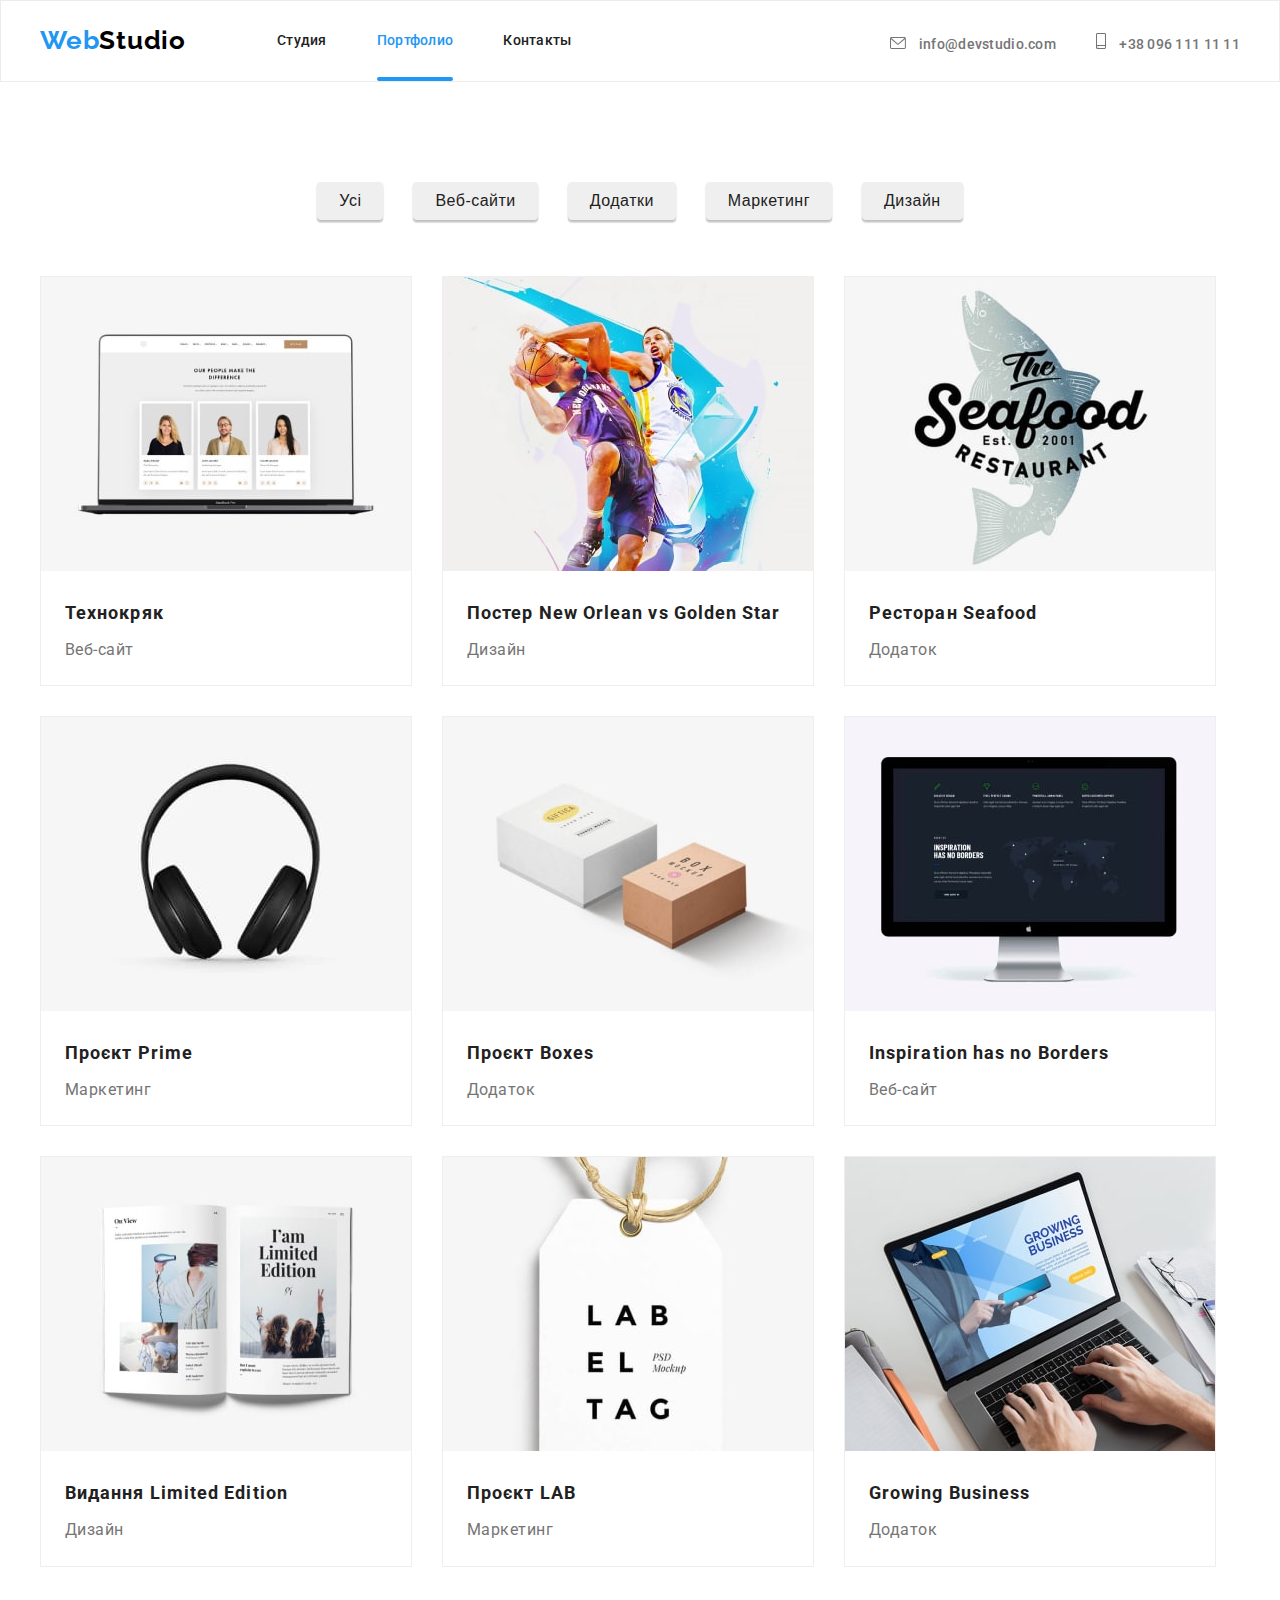
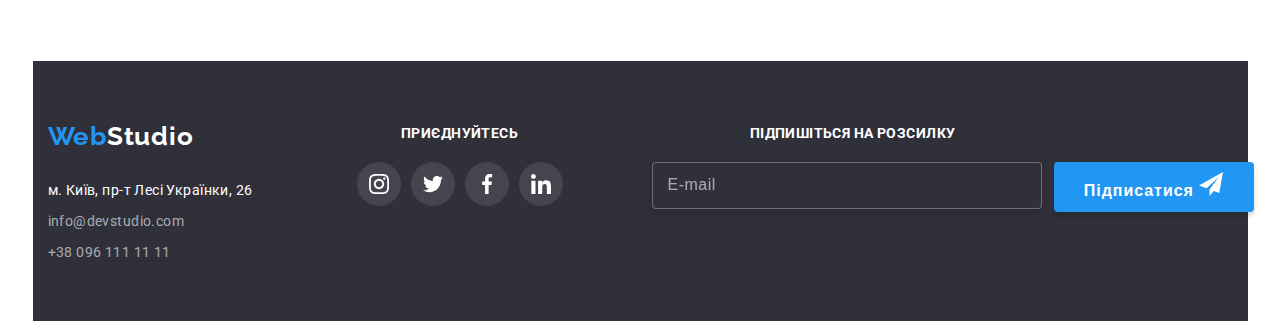
==== commit ad141c77: "commit" ====
--- a/portfolio.html
+++ b/portfolio.html
@@ -22,47 +22,103 @@
   <!----------------------HEADER---------------------->
 
   <header class="header">
-    <div class="header-container container">
-      
+    <div class="container">
+
 
       <a href="./index.html" lang="en" class="logo logo--dark-color header__logo link list">
-        <span class="logo-accent">Web</span>Studio</a>
-
-      
+        <span class="logo-accent">Web</span>Studio
+      </a>
+
+
 
       <nav class="navigation">
-       
-        <ul class="navigation__list list">
-          <li>
-            <a class="navigation__link  link studia" href="./index.html">Студия</a>
-          </li>
-
-          <li>
-            <a class="navigation__link navigation__link__curreent link portfolio" href="./portfolio.html">Портфолио</a>
-          </li>
-
-          <li>
-            <a class="navigation__link link" href="#contacts">Контакты</a>
-          </li>
-        </ul>
+
+
+        <div class="menu-container" id="menu-container" data-menu>
+
+
+
+          <ul class="navigation__list list">
+            <li>
+              <a class="navigation__link link studia" href="./index.html">Студия</a>
+            </li>
+
+            <li>
+              <a class="navigation__link navigation__link__curreent link portfolio"
+                href="./portfolio.html">Портфолио</a>
+            </li>
+
+            <li>
+              <a class="navigation__link link contacts" href="#contacts">Контакты</a>
+            </li>
+          </ul>
+
+
+          <div class="connection">
+            <div class="connect-tel">
+              <a href="tel:+380961111111" class="connection__tel-mail connection__tel link">
+                <svg width="10" height="16" class="connection__icon-mail">
+                  <use href="./img/icons-defs.svg#icon-smartphone"></use>
+                </svg>
+                +38 096 111 11 11</a>
+            </div>
+            <div class="connect-mail">
+              <a href="mailto:info@devstudio.com" class="connection__tel-mail connection__mail link">
+                <svg width="16" height="12" class="connection__icon-mail">
+                  <use href="./img/icons-defs.svg#icon-envelope"></use>
+                </svg>
+                info@devstudio.com
+              </a>
+            </div>
+
+          </div>
+          <div class="connection-second">
+            <div class="connection-second__mail">
+              <a href="mailto:info@devstudio.com" class="connection__tel-mail connection__mail link">
+                <svg width="16" height="12" class="connection__icon-mail">
+                  <use href="./img/icons-defs.svg#icon-envelope"></use>
+                </svg>
+                info@devstudio.com
+              </a>
+            </div>
+
+            <div class="connection-second__mail__tel">
+              <a href="tel:+380961111111" class="connection__tel-mail connection__tel link">
+                <svg width="10" height="16" class="connection__icon-mail">
+                  <use href="./img/icons-defs.svg#icon-smartphone"></use>
+                </svg>
+                +38 096 111 11 11</a>
+            </div>
+
+
+          </div>
+          <ul class="social-list list">
+            <li>
+              <a class="social-link link" href="#">Instagram</a>
+            </li>
+            <li>
+              <a class="social-link link" href="#">Twitter</a>
+            </li>
+            <li>
+              <a class="social-link link" href="#">Facebook</a>
+            </li>
+            <li>
+              <a class="social-link link" href="#">LinkedIn</a>
+            </li>
+          </ul>
+        </div>
+        <button type="button" class="menu-button" aria-expanded="false" aria-controls="menu-container" data-menu-button>
+          <svg width="24" aria-label="Перемикач мобільного меню" class="menu-button__icon">
+            <use class="icon-close" href="./img/icons-defs.svg#icon-close-mob-menu"></use>
+            <use class="icon-menu" href="./img/icons-defs.svg#icon-menu-mob-menu"></use>
+          </svg>
+        </button>
+
       </nav>
 
-      
-      <div class="connection">
-
-        <a href="mailto:info@devstudio.com" class="connection__tel-mail link">
-          <svg width="16" height="12" class="connection__icon-mail">
-            <use href="./img/icons-defs.svg#icon-envelope"></use>
-          </svg>
-          info@devstudio.com
-        </a>
-
-        <a href="tel:+380961111111" class="connection__tel-mail link">
-          <svg width="10" height="16" class="connection__icon-mail">
-            <use href="./img/icons-defs.svg#icon-smartphone"></use>
-          </svg>
-          +38 096 111 11 11</a>
-      </div>
+
+
+
     </div>
   </header>
 
@@ -91,10 +147,16 @@
         <div class="worklist-element">
           <a class="link" href="#">
             <div class="produkt-thumb">
-              <img 
-              srcset="./img/img.jpg 1x,
-              ./img/img-2x.jpg 2x"
-              src="./img/img.jpg" alt="Технокряк" width="100%"/>
+
+              <picture>
+                <source srcset="./img/img.jpg 1x, ./img/img-2x.jpg 2x" media="(min-width: 1200px)" />
+                <source srcset="./img/img-tab.jpg 1x, ./img/img-tab-2x.jpg 2x" media="(min-width: 768px)" />
+                <source srcset="./img/img-mob.jpg 1x, ./img/img-mob-2x.jpg 2x" media="(min-width: 480px)" />
+
+                <img srcset="./img/img.jpg 1x,
+                      ./img/img-2x.jpg 2x" src="./img/img.jpg" alt="Технокряк" width="100%" />
+              </picture>
+
               <div class="overlay">
                 <p class="overlay__text">
                   Ресурс предлагает комплексные предложения с разным уровнем функционала и
@@ -114,10 +176,19 @@
         <div class="worklist-element">
           <a class="link" href="#">
             <div class="produkt-thumb">
-              <img 
-              srcset="./img/img1.jpg 1x,
-              ./img/img1-2x.jpg 2x"
-              src="./img/img1.jpg" alt="Постер New Orlean vs Golden Star" width="100%" />
+
+
+              <picture>
+                <source srcset="./img/img1.jpg 1x, ./img/img1-2x.jpg 2x" media="(min-width: 1200px)" />
+                <source srcset="./img/img1-tab.jpg 1x, ./img/img1-tab-2x.jpg 2x" media="(min-width: 768px)" />
+                <source srcset="./img/img1-mob.jpg 1x, ./img/img1-mob-2x.jpg 2x" media="(min-width: 480px)" />
+
+                <img srcset="./img/img1.jpg 1x,
+                              ./img/img1-2x.jpg 2x" src="./img/img1.jpg" alt="Постер New Orlean vs Golden Star"
+                  width="100%" />
+              </picture>
+
+
               <div class="overlay">
                 <p class="overlay__text">
                   Ресурс предлагает комплексные предложения с разным уровнем функционала и
@@ -137,10 +208,17 @@
         <div class="worklist-element">
           <a class="link" href="#">
             <div class="produkt-thumb">
-              <img 
-              srcset="./img/img2.jpg 1x,
-              ./img/img2-2x.jpg 2x"
-              src="./img/img2.jpg" alt="Ресторан Seafood" width="100%" />
+
+              <picture>
+                <source srcset="./img/img2.jpg 1x, ./img/img2-2x.jpg 2x" media="(min-width: 1200px)" />
+                <source srcset="./img/img2-tab.jpg 1x, ./img/img2-tab-2x.jpg 2x" media="(min-width: 768px)" />
+                <source srcset="./img/img2-mob.jpg 1x, ./img/img2-mob-2x.jpg 2x" media="(min-width: 480px)" />
+
+                <img srcset="./img/img2.jpg 1x,
+                              ./img/img2-2x.jpg 2x" src="./img/img2.jpg" alt="Ресторан Seafood" width="100%" />
+              </picture>
+
+
               <div class="overlay">
                 <p class="overlay__text">
                   Ресурс предлагает комплексные предложения с разным уровнем функционала и
@@ -160,10 +238,17 @@
         <div class="worklist-element">
           <a class="link" href="#">
             <div class="produkt-thumb">
-              <img 
-              srcset="./img/img8.jpg 1x,
-              ./img/img8-2x.jpg 2x"
-              src="./img/img8.jpg" alt="Проєкт Prime" width="100%" />
+
+              <picture>
+                <source srcset="./img/img8.jpg 1x, ./img/img8-2x.jpg 2x" media="(min-width: 1200px)" />
+                <source srcset="./img/img8-tab.jpg 1x, ./img/img8-tab-2x.jpg 2x" media="(min-width: 768px)" />
+                <source srcset="./img/img8-mob.jpg 1x, ./img/img8-mob-2x.jpg 2x" media="(min-width: 480px)" />
+
+                <img srcset="./img/img8.jpg 1x,
+                ./img/img8-2x.jpg 2x" src="./img/img8.jpg" alt="Проєкт Prime" width="100%" />
+              </picture>
+
+
               <div class="overlay">
                 <p class="overlay__text">
                   Ресурс предлагает комплексные предложения с разным уровнем функционала и
@@ -183,10 +268,17 @@
         <div class="worklist-element">
           <a class="link" href="#">
             <div class="produkt-thumb">
-              <img 
-              srcset="./img/img3.jpg 1x,
-              ./img/img3-2x.jpg 2x"
-              src="./img/img3.jpg" alt="Проєкт Boxes" width="100%" />
+
+              <picture>
+                <source srcset="./img/img3.jpg 1x, ./img/img3-2x.jpg 2x" media="(min-width: 1200px)" />
+                <source srcset="./img/img3-tab.jpg 1x, ./img/img3-tab-2x.jpg 2x" media="(min-width: 768px)" />
+                <source srcset="./img/img3-mob.jpg 1x, ./img/img3-mob-2x.jpg 2x" media="(min-width: 480px)" />
+
+                <img srcset="./img/img3.jpg 1x,
+                ./img/img3-2x.jpg 2x" src="./img/img3.jpg" alt="Проєкт Boxes" width="100%" />
+              </picture>
+
+
               <div class="overlay">
                 <p class="overlay__text">
                   Ресурс предлагает комплексные предложения с разным уровнем функционала и
@@ -206,10 +298,17 @@
         <div class="worklist-element">
           <a class="link" href="#">
             <div class="produkt-thumb">
-              <img 
-              srcset="./img/img4.jpg 1x,
-              ./img/img4-2x.jpg 2x"
-              src="./img/img4.jpg" alt="Inspiration has no Borders" width="100%" />
+
+              <picture>
+                <source srcset="./img/img4.jpg 1x, ./img/img4-2x.jpg 2x" media="(min-width: 1200px)" />
+                <source srcset="./img/img4-tab.jpg 1x, ./img/img4-tab-2x.jpg 2x" media="(min-width: 768px)" />
+                <source srcset="./img/img4-mob.jpg 1x, ./img/img4-mob-2x.jpg 2x" media="(min-width: 480px)" />
+
+                <img srcset="./img/img4.jpg 1x,
+                ./img/img4-2x.jpg 2x" src="./img/img4.jpg" alt="Inspiration has no Borders" width="100%" />
+              </picture>
+
+
               <div class="overlay">
                 <p class="overlay__text">
                   Ресурс предлагает комплексные предложения с разным уровнем функционала и
@@ -229,10 +328,17 @@
         <div class="worklist-element">
           <a class="link" href="#">
             <div class="produkt-thumb">
-              <img 
-              srcset="./img/img5.jpg 1x,
-              ./img/img5-2x.jpg 2x"
-              src="./img/img5.jpg" alt="Видання Limited Edition" width="100%" />
+
+              <picture>
+                <source srcset="./img/img5.jpg 1x, ./img/img5-2x.jpg 2x" media="(min-width: 1200px)" />
+                <source srcset="./img/img5-tab.jpg 1x, ./img/img5-tab-2x.jpg 2x" media="(min-width: 768px)" />
+                <source srcset="./img/img5-mob.jpg 1x, ./img/img5-mob-2x.jpg 2x" media="(min-width: 480px)" />
+
+                <img srcset="./img/img5.jpg 1x,
+                ./img/img5-2x.jpg 2x" src="./img/img5.jpg" alt="Видання Limited Edition" width="100%" />
+              </picture>
+
+
               <div class="overlay">
                 <p class="overlay__text">
                   Ресурс предлагает комплексные предложения с разным уровнем функционала и
@@ -252,10 +358,17 @@
         <div class="worklist-element">
           <a class="link" href="#">
             <div class="produkt-thumb">
-              <img 
-              srcset="./img/img6.jpg 1x,
-              ./img/img6-2x.jpg 2x"
-              src="./img/img6.jpg" alt="Проєкт LAB" width="100%" />
+
+              <picture>
+                <source srcset="./img/img6.jpg 1x, ./img/img6-2x.jpg 2x" media="(min-width: 1200px)" />
+                <source srcset="./img/img6-tab.jpg 1x, ./img/img6-tab-2x.jpg 2x" media="(min-width: 768px)" />
+                <source srcset="./img/img6-mob.jpg 1x, ./img/img6-mob-2x.jpg 2x" media="(min-width: 480px)" />
+
+                <img srcset="./img/img6.jpg 1x,
+                ./img/img6-2x.jpg 2x" src="./img/img6.jpg" alt="Проєкт LAB" width="100%" />
+              </picture>
+
+
               <div class="overlay">
                 <p class="overlay__text">
                   Ресурс предлагает комплексные предложения с разным уровнем функционала и
@@ -275,10 +388,16 @@
         <div class="worklist-element">
           <a class="link" href="#">
             <div class="produkt-thumb">
-              <img 
-              srcset="./img/img7.jpg 1x,
-              ./img/img7-2x.jpg 2x"
-              src="./img/img7.jpg" alt="Growing Business" width="100%" />
+
+              <picture>
+                <source srcset="./img/img7.jpg 1x, ./img/img7-2x.jpg 2x" media="(min-width: 1200px)" />
+                <source srcset="./img/img7-tab.jpg 1x, ./img/img7-tab-2x.jpg 2x" media="(min-width: 768px)" />
+                <source srcset="./img/img7-mob.jpg 1x, ./img/img7-mob-2x.jpg 2x" media="(min-width: 480px)" />
+
+                <img srcset="./img/img7.jpg 1x,
+                  ./img/img7-2x.jpg 2x" src="./img/img7.jpg" alt="Growing Business" width="100%" />
+              </picture>
+
               <div class="overlay">
                 <p class="overlay__text">
                   Ресурс предлагает комплексные предложения с разным уровнем функционала и
@@ -299,93 +418,100 @@
   </main>
   <!---------------------------FOOTER--------------------------->
   <footer class="footer">
-    <div class="footer-cont container">
-      <div class="footer-container">
-  
-        <a href="./index.html" lang="en" class="logo logo--light-color footer__logo link list">
-          <span class="logo-accent">Web</span>Studio</a>
-  
-  
-        <address class="contact">
-          <ul class="contact__list list">
-            <li>
-              <a href="https://goo.gl/maps/UvmpvFEawBBhTNfw9" class="contact__link link">м. Київ, пр-т Лесі Українки,
-                26</a>
-            </li>
-  
-            <li>
-              <a href="mailto:info@devstudio.com" class="contact__link link">info@devstudio.com</a>
-            </li>
-  
-            <li>
-              <a href="tel:+380961111111" class="contact__link link">+38 096 111 11 11</a>
+    <div class="container">
+      <div class="footer-info">
+        <div class="footer-container">
+
+          <a href="./index.html" lang="en" class="logo logo--light-color footer__logo link list">
+            <span class="logo-accent">Web</span>Studio</a>
+
+
+          <address class="contact">
+            <ul class="contact__list list">
+              <li>
+                <a href="https://goo.gl/maps/UvmpvFEawBBhTNfw9" class="contact__link footer-contact link">м. Київ, пр-т
+                  Лесі Українки,
+                  26</a>
+              </li>
+
+              <li>
+                <a href="mailto:info@devstudio.com"
+                  class="contact__link footer-contact-mail link">info@devstudio.com</a>
+              </li>
+
+              <li>
+                <a href="tel:+380961111111" class="contact__link footer-contact-tel link">+38 096 111 11 11</a>
+              </li>
+            </ul>
+          </address>
+        </div>
+
+
+        <div class="footer-social">
+          <p class="footer-title">приєднуйтесь</p>
+          <ul class="social list">
+            <li class="social__items">
+              <a href="#" class="social__link--dark-color link">
+                <svg width="20" height="20" class="social__icons">
+                  <use href="./img/icons-defs.svg#icon-instagram"></use>
+                </svg>
+              </a>
+            </li>
+            <li class="social__items">
+              <a href="#" class="social__link--dark-color link">
+                <svg width="20" height="20" class="social__icons">
+                  <use href="./img/icons-defs.svg#icon-twitter"></use>
+                </svg>
+              </a>
+            </li>
+            <li class="social__items">
+              <a href="#" class="social__link--dark-color link">
+                <svg width="20" height="20" class="social__icons">
+                  <use href="./img/icons-defs.svg#icon-facebook"></use>
+                </svg>
+              </a>
+            </li>
+            <li class="social__items">
+              <a href="#" class="social__link--dark-color link">
+                <svg width="20" height="20" class="social__icons">
+                  <use href="./img/icons-defs.svg#icon-linkedin"></use>
+                </svg>
+              </a>
             </li>
           </ul>
-        </address>
+        </div>
       </div>
-  
-  
-      <div class="footer-social">
-        <p class="footer-title">приєднуйтесь</p>
-        <ul class="social list">
-          <li class="social__items">
-            <a href="#" class="social__link--dark-color link">
-              <svg width="20" height="20" class="social__icons">
-                <use href="./img/icons-defs.svg#icon-instagram"></use>
-              </svg>
-            </a>
-          </li>
-          <li class="social__items">
-            <a href="#" class="social__link--dark-color link">
-              <svg width="20" height="20" class="social__icons">
-                <use href="./img/icons-defs.svg#icon-twitter"></use>
-              </svg>
-            </a>
-          </li>
-          <li class="social__items">
-            <a href="#" class="social__link--dark-color link">
-              <svg width="20" height="20" class="social__icons">
-                <use href="./img/icons-defs.svg#icon-facebook"></use>
-              </svg>
-            </a>
-          </li>
-          <li class="social__items">
-            <a href="#" class="social__link--dark-color link">
-              <svg width="20" height="20" class="social__icons">
-                <use href="./img/icons-defs.svg#icon-linkedin"></use>
-              </svg>
-            </a>
-          </li>
-        </ul>
-      </div>
-  
-  
+
       <div class="right-footer">
         <div class="right-footer-mail">
           <div class="footer-mail">
             <p>Підпишіться на розсилку</p>
-  
+
             <form>
               <input class="right-footer-input" type="email" name="mail" placeholder="E-mail" />
             </form>
           </div>
-  
+
           <div class="right-footer-mail">
             <div class="footer-mail-btn">
-              <p>Підпишіться на розсилку</p>
-  
+              <p>Підпишіться</p>
+
               <button type="submit" class="btn-submit-footer btn">
-                Підписатися
-                <svg width="24" height="24" class="btn-footer-icons">
-                  <use href="./img/icons-defs.svg#icon-icon-send"></use>
-                </svg>
+                <p>Підписатися
+                  <svg width="24" height="24" class="btn-footer-icons">
+                    <use href="./img/icons-defs.svg#icon-icon-send"></use>
+                  </svg>
+                </p>
               </button>
             </div>
           </div>
         </div>
       </div>
+
+
     </div>
   </footer>
+  <script src="./js/navmenu.js"></script>
 </body>
 
 </html>--- a/css/main.min.css
+++ b/css/main.min.css
@@ -1 +1 @@
-p,h1,h2,h3,h4,h5,h6{margin:0px}ul{margin:0px;padding-left:0px}.link{text-decoration:none}.list{list-style:none}.img{display:block;width:100%}.body{font-family:"Roboto",sans-serif;font-weight:700;color:#212121;margin:auto}:root{--primary-link-color:#2196F3;--second-link-color:#757575;--foncolor:#2F303A;--accent-color:#FFFFFF;--timing-function:cubic-bezier(0.4, 0, 0.2, 1)}.social__link--light-color{justify-content:center;border-radius:50%;width:100%;height:100%;fill:#afb1b8;background-color:var(--accent-color);transition:fill 250ms var(--timing-function),background-color 250ms var(--timing-function)}.social__link--light-color:hover{fill:var(--accent-color);background-color:var(--primary-link-color)}.social__link--dark-color{justify-content:center;border-radius:50%;width:100%;height:100%;fill:var(--accent-color);background:rgba(255,255,255,.1);transition:fill 250ms var(--timing-function),background-color 250ms var(--timing-function)}.social__link--dark-color:hover{background-color:var(--primary-link-color);fill:var(--accent-color)}.modal-politik-label,.btn-submit-footer,.customer__link,.social__link,.social,header .container,.social__link--light-color,.social__link--dark-color{display:flex;align-items:center}.container{padding:0px 15px;margin:0 auto}@media screen and (min-width: 480px){.container{width:480px}}@media screen and (min-width: 768px){.container{width:768px}}@media screen and (min-width: 1200px){.container{width:1200px}}.btn{font-family:"Roboto" sans-serif;cursor:pointer;color:#212121;letter-spacing:.06em;padding:10px 24px;border:rgba(0,0,0,0);transition:color 250ms var(--timing-function),background-color 250ms var(--timing-function);margin:0 auto;display:block;margin-top:30px}.btn:hover,.btn:focus{color:var(--accent-color);background-color:var(--primary-link-color)}.logo{font-size:26px;font-weight:700;line-height:1.19;letter-spacing:0.03em;font-family:"Raleway",sans-serif}.logo--light-color{color:var(--accent-color)}.logo--dark-color{color:#000}.heading{font-size:36px;font-weight:700;line-height:1.17;letter-spacing:0.03em;text-align:center;color:#212121}header .container{display:flex;border:none;background-color:var(--accent-color)}@media screen and (max-width: 767px){header .container{position:relative}}@media screen and (min-width: 1200px){header .container{position:relative}}.logo-accent{color:var(--primary-link-color)}@media screen and (min-width: 480px){.header__logo{padding-top:16px;padding-bottom:16px;font-size:24px}}@media screen and (min-width: 768px){.header__logo{padding-top:26px;padding-bottom:26px;margin-right:93px;font-size:26px}}@media screen and (min-width: 1200px){.header__logo{padding-top:24px;padding-bottom:25px;margin-right:91px;font-size:26px}}@media screen and (min-width: 768px){.navigation__list{position:relative;display:flex}}.navigation__link{display:block;text-decoration:none;color:#212121;transition:color 250ms var(--timing-function)}@media screen and (min-width: 480px){.navigation__link{font-size:40px;font-weight:500;line-height:1.18;letter-spacing:0.02em}}@media screen and (min-width: 768px){.navigation__link{font-size:14px;font-weight:500;line-height:1.14;letter-spacing:0.02em;padding:32px 0px}}@media screen and (min-width: 1200px){.navigation__link{font-size:14px;font-weight:500;line-height:1.14;letter-spacing:0.02em}}.navigation__link:hover,.navigation__link:focus{color:var(--primary-link-color)}@media screen and (min-width: 768px){.navigation__link__curreent{color:var(--primary-link-color)}.navigation__link__curreent.studia::after{position:absolute;align-items:center;bottom:0;content:"";display:block;width:48px;height:4px;border-radius:2px;background-color:var(--primary-link-color);transition:250ms var(--timing-function)}.navigation__link__curreent.portfolio::after{position:absolute;align-items:center;bottom:0;content:"";display:block;width:76px;height:4px;border-radius:2px;background-color:var(--primary-link-color);transition:250ms var(--timing-function)}}@media screen and (max-width: 767px){.studia{margin-bottom:32px}}@media screen and (min-width: 768px){.studia{margin-right:50px}}@media screen and (max-width: 767px){.portfolio{margin-bottom:32px}}@media screen and (min-width: 768px){.portfolio{margin-right:50px}}@media screen and (max-width: 767px){.contacts{margin-bottom:306px;padding-bottom:0px}}@media screen and (min-width: 480px){.connection{display:block}}@media screen and (min-width: 768px){.connection{display:none}}@media screen and (min-width: 768px){.connection-second{display:block;position:absolute;padding-top:21px;padding-right:15px;padding-bottom:21px;top:0;right:0;align-items:center}}@media screen and (max-width: 767px){.connection-second{display:none}}@media screen and (min-width: 1200px){.connection-second{display:flex;position:absolute;right:0px;align-items:center;padding-top:32px;padding-bottom:32px}}@media screen and (min-width: 480px){.connect-tel{margin-bottom:32px}}.connect-mail{margin-bottom:64px}@media screen and (min-width: 768px){.connection-second__mail{margin-bottom:10px}}@media screen and (min-width: 1200px){.connection-second__mail{margin-bottom:0px;margin-right:40px}}.connection__tel{color:var(--second-link-color);transition:color 250ms var(--timing-function)}@media screen and (min-width: 480px){.connection__tel{font-weight:500;font-size:34px;line-height:1.18;letter-spacing:.02em;color:var(--primary-link-color);margin-top:32px}}@media screen and (min-width: 768px){.connection__tel{font-size:12px;font-weight:500;line-height:1.17;letter-spacing:0.02em;color:var(--second-link-color)}}@media screen and (min-width: 1200px){.connection__tel{font-size:14px;font-weight:500;line-height:1.14;letter-spacing:0.02em}}.connection__tel:hover,.connection__tel:focus{color:var(--primary-link-color)}.connection__mail{color:var(--second-link-color);transition:color 250ms var(--timing-function)}@media screen and (min-width: 480px){.connection__mail{font-size:24px;font-weight:500;line-height:1.17;letter-spacing:0.02em;margin-top:32px}}@media screen and (min-width: 768px){.connection__mail{font-size:12px;font-weight:500;line-height:1.17;letter-spacing:0.02em}}@media screen and (min-width: 1200px){.connection__mail{font-size:14px;font-weight:500;line-height:1.14;letter-spacing:0.02em}}.connection__mail:hover,.connection__mail:focus{color:var(--primary-link-color)}.connection__icon-mail{fill:currentColor;margin-right:10px}@media screen and (max-width: 767px){.connection__icon-mail{display:none}}.connection__tel-mail:last-child{margin-right:0}@media screen and (min-width: 480px){.social-list{display:flex}}@media screen and (min-width: 768px){.social-list{display:none}}.social-link{font-weight:500;font-size:18px;line-height:1.22;letter-spacing:.02em;color:var(--primary-link-color);margin-right:20px}.hero .container{padding-left:15px;text-align:center;background-color:var(--foncolor);background-repeat:no-repeat;background-position:center;background-size:cover;margin:auto}@media screen and (min-width: 480px){.hero .container{padding-bottom:118px;background-image:linear-gradient(rgba(47, 48, 58, 0.4), rgba(47, 48, 58, 0.4)),url(../img/hero_bg_mob.jpg)}}@media screen and (min-width: 480px)and (min-device-pixel-ratio: 2),screen and (min-width: 480px)and (-webkit-min-device-pixel-ratio: 2),screen and (min-width: 480px)and (min-resolution: 192dpi),screen and (min-width: 480px)and (min-resolution: 2dppx){.hero .container{background-image:linear-gradient(rgba(47, 48, 58, 0.4), rgba(47, 48, 58, 0.4)),url(../img/hero_bg_mob-2x.jpg)}}@media screen and (min-width: 768px){.hero .container{width:100%;padding-bottom:118px;background-image:linear-gradient(rgba(47, 48, 58, 0.4), rgba(47, 48, 58, 0.4)),url(../img/hero_bg_tab.jpg)}}@media screen and (min-width: 768px)and (min-device-pixel-ratio: 2),screen and (min-width: 768px)and (-webkit-min-device-pixel-ratio: 2),screen and (min-width: 768px)and (min-resolution: 192dpi),screen and (min-width: 768px)and (min-resolution: 2dppx){.hero .container{background-image:linear-gradient(rgba(47, 48, 58, 0.4), rgba(47, 48, 58, 0.4)),url(../img/hero_bg_tab-2x.jpg)}}@media screen and (min-width: 1200px){.hero .container{padding-top:200px;padding-bottom:200px;max-width:1600px;background-image:linear-gradient(rgba(47, 48, 58, 0.4), rgba(47, 48, 58, 0.4)),url(../img/hero_bg.jpg)}}@media screen and (min-width: 1200px)and (min-device-pixel-ratio: 2),screen and (min-width: 1200px)and (-webkit-min-device-pixel-ratio: 2),screen and (min-width: 1200px)and (min-resolution: 192dpi),screen and (min-width: 1200px)and (min-resolution: 2dppx){.hero .container{background-image:linear-gradient(rgba(47, 48, 58, 0.4), rgba(47, 48, 58, 0.4)),url(../img/hero_bg-2x.jpg)}}.picture__title{font-size:44px;line-height:1.36;letter-spacing:0.06em;text-align:center;text-transform:uppercase;color:var(--accent-color);width:696px;margin:0 auto;display:block}@media screen and (max-width: 1199px){.picture__title{font-size:26px;font-weight:900;line-height:1.62;letter-spacing:0.06em;padding:118px 60px 30px 60px;margin:0px;width:100%}}@media screen and (max-width: 1199px){.picture__btn{padding:10px 20px;margin-top:0px}}.picture__btn:hover,.picture__btn:focus{color:var(--accent-color);background-color:var(--primary-link-color)}.about{display:flex;padding-top:50px}@media screen and (max-width: 1199px){.about{display:none}}.about .container{margin-bottom:94px}.about__item{width:calc((100% - 60px)/3);margin-right:30px}.about__item:nth-child(3n){margin-right:0px}.about__thumb{position:relative}.about__actions{position:absolute;bottom:0;width:370px}.about__text{font-size:14px;font-weight:700;line-height:1.14;letter-spacing:0.03em;text-align:center;display:flex;font-family:"Roboto";font-style:normal;text-transform:uppercase;color:var(--accent-color);background:rgba(47,48,58,.8);padding:27px;justify-content:center}.benefits__icon-antenna::before{background-image:url(../img/SVG/antenna.svg)}.benefits__icon-clock::before{background-image:url(../img/SVG/clock.svg)}.benefits__icon-diagram::before{background-image:url(../img/SVG/diagram.svg)}.benefits__icon-astronaut::before{background-image:url(../img/SVG/astronaut.svg)}.benefits{font-size:14px;line-height:1.14;letter-spacing:0.03em;text-transform:uppercase}@media screen and (max-width: 1199px){.benefits{padding-top:60px;padding-bottom:60px}}@media screen and (min-width: 1200px){.benefits{padding-top:94px;padding-bottom:94px}}@media screen and (min-width: 768px){.benefits__list{display:flex;flex-wrap:wrap;margin:-15px}}@media screen and (max-width: 767px){.benefits__item{width:100%}}@media screen and (min-width: 768px){.benefits__item{width:calc((100% - 60px)/2);margin:15px}}@media screen and (min-width: 1200px){.benefits__item{width:270px}}@media screen and (max-width: 767px){.benefits__item:not(:last-child){margin-bottom:30px}}.benefits__item::before{display:block;content:"";background-repeat:no-repeat;height:120px;background-color:#f5f4fa;background-position:center;margin-bottom:30px;background-size:65.32px 70px}.benefits__name{font-weight:700;font-size:14px;line-height:16px;letter-spacing:.03em;text-transform:uppercase;margin-bottom:10px}@media screen and (max-width: 767px){.benefits__name{text-align:center}}.benefits__text{font-size:14px;font-weight:400;line-height:1.71;letter-spacing:0.03em;color:var(--second-link-color)}@media screen and (min-width: 1200px){.benefits__text{width:270px}}.team{font-size:36px;font-weight:700;line-height:1.17;letter-spacing:0.03em;background:#f5f4fa;text-align:center}@media screen and (max-width: 1199px){.team{padding-top:60px;padding-bottom:60px}}@media screen and (min-width: 1200px){.team{padding-top:94px;padding-bottom:94px}}@media screen and (max-width: 1199px){.team .heading{font-size:28px;font-weight:700;line-height:1.18;letter-spacing:em;text-align:center;color:#212121;margin-bottom:30px}}@media screen and (min-width: 1200px){.team .heading{margin-bottom:50px}}@media screen and (min-width: 768px){.member-team-list{display:flex;flex-wrap:wrap;margin:-15px}}.social{justify-content:center}.social__items{width:44px;height:44px;margin-bottom:30px}.social__items:not(:last-child){margin-right:10px}.social__link{justify-content:center;border-radius:50%;width:100%;height:100%;fill:#afb1b8;background-color:var(--accent-color);transition:fill 250ms var(--timing-function),background-color 250ms var(--timing-function)}.social__link:hover{fill:var(--accent-color);background-color:var(--primary-link-color)}.card__name{font-size:16px;font-weight:500;line-height:1.19;letter-spacing:0.03em;text-align:center;margin-top:30px;margin-bottom:10px}.card__name-list{display:flex}.card{background-color:var(--accent-color)}.card-member{background:var(--accent-color);background-color:rgba(0,0,0,0);box-shadow:0px 1px 3px rgba(0,0,0,.12),0px 1px 1px rgba(0,0,0,.14),0px 2px 1px rgba(0,0,0,.2);border-radius:0px 0px 4px 4px}@media screen and (min-width: 480px){.card-member{width:100%}}@media screen and (min-width: 768px){.card-member{width:calc((100% - 60px)/2);margin:15px}}@media screen and (min-width: 1200px){.card-member{width:270px}}@media screen and (max-width: 767px){.card-member:not(:last-child){margin-bottom:30px}}.card__job-title{font-size:16px;font-weight:400;line-height:1.19;letter-spacing:0.03em;text-align:center;color:var(--second-link-color);margin-bottom:16px}@media screen and (max-width: 1199px){.customer{padding-top:60px;padding-bottom:60px}}@media screen and (min-width: 1200px){.customer{padding-top:94px;padding-bottom:94px}}.customer__icon{fill:currentColor}@media screen and (max-width: 1199px){.customer .heading{font-weight:700;font-size:28px;line-height:33px;text-align:center;letter-spacing:1.18;color:#212121}}.custoumer__list{display:flex;flex-wrap:wrap;padding:0;text-align:center;margin:-15px}@media screen and (max-width: 1199px){.custoumer__list{margin-top:15px}}@media screen and (min-width: 1200px){.custoumer__list{margin-top:50px}}@media screen and (max-width: 767px){.customer__item{width:calc((100% - 60px)/2);height:92px;margin:15px}}@media screen and (min-width: 768px){.customer__item{width:calc((100% - 90px)/3);margin:15px}}@media screen and (min-width: 1200px){.customer__item{width:170px;height:92px;margin-top:0px}}.customer__link{box-sizing:border-box;justify-content:center;border:1px solid #afb1b8;border-radius:4px;color:#afb1b8;height:92px;transition:color 250ms var(--timing-function),border-color 250ms var(--timing-function)}.customer__link:hover,.customer__link:focus{color:var(--primary-link-color);border-color:var(--primary-link-color)}.footer{background-color:var(--foncolor)}.footer-cont{display:flex;padding-top:60px;padding-bottom:60px}.footer-container{width:231px}.logo-accent{color:var(--primary-link-color)}.contact{margin-top:20px}.contact__link{font-size:14px;font-weight:400;line-height:1.14;letter-spacing:0.03em;display:block;font-family:"Roboto";font-style:normal;color:var(--accent-color)}.contact__list>li:not(:last-child){margin-bottom:9px}.footer-social{margin-left:70px}.footer-title{font-size:14px;font-weight:700;line-height:1.14;letter-spacing:0.03em;text-transform:uppercase;color:var(--accent-color);margin-bottom:20px}.footer-soc-list{display:flex}.footer-soc-icons{fill:currentColor}.right-footer{margin-left:93px;display:flex}.right-footer-mail{display:flex}.footer-mail{display:block}.footer-mail>p{font-size:14px;font-weight:700;line-height:1.14;letter-spacing:0.03em;text-transform:uppercase;color:var(--accent-color);margin-bottom:20px}.footer-mail-btn>p{font-size:14px;font-weight:700;line-height:1.14;letter-spacing:0.03em;text-transform:uppercase;color:var(--accent-color);margin-bottom:20px;opacity:0}.right-footer-input{width:358px;padding:15px;background:var(--foncolor);border:1px solid rgba(255,255,255,.3);filter:drop-shadow(0px 4px 4px rgba(0, 0, 0, 0.15));border-radius:4px;color:var(--accent-color)}.right-footer-input::-moz-placeholder{font-size:16px;font-weight:400;line-height:1.25;letter-spacing:0.03em;align-items:center;color:rgba(255,255,255,.6)}.right-footer-input:-ms-input-placeholder{font-size:16px;font-weight:400;line-height:1.25;letter-spacing:0.03em;align-items:center;color:rgba(255,255,255,.6)}.right-footer-input::placeholder{font-size:16px;font-weight:400;line-height:1.25;letter-spacing:0.03em;align-items:center;color:rgba(255,255,255,.6)}.btn-submit-footer{font-size:16px;font-weight:700;line-height:1.88;letter-spacing:0.06em;margin-left:12px;background-color:var(--primary-link-color);color:var(--accent-color);width:200px;height:50px;margin-top:0;box-shadow:0px 4px 4px rgba(0,0,0,.15);border-radius:4px;justify-items:center}.btn-footer-icons{margin-left:10px}.backdrop{position:fixed;top:0;left:0;background-color:rgba(0,0,0,.2);opacity:1;visibility:visible;transition:opasity 250ms var(--timing-function),visibility 250ms var(--timing-function)}@media screen and (min-width: 480px){.backdrop{padding:93px 15px 94px 15px;overflow-y:scroll}}@media screen and (min-width: 768px){.backdrop{padding:208px 159px 207px 159px}}@media screen and (min-width: 1200px){.backdrop{width:100%;height:100%}}.backdrop.is-hidden{opacity:0;pointer-events:none;visibility:hidden}.backdrop.is-hidden.modal{transform:scale(1.1) translate(-50%, -50%) scale(0.9);opacity:0}.modal{background-color:var(--accent-color);box-shadow:0px 1px 3px rgba(0,0,0,.12),0px 1px 1px rgba(0,0,0,.14),0px 2px 1px rgba(0,0,0,.2);border-radius:4px;opacity:1;transition:250ms var(--timing-function);padding:40px 40px 40px 40px}@media screen and (max-width: 1199px){.modal{position:relative}}@media screen and (min-width: 1200px){.modal{position:absolute;top:50%;left:50%;min-width:528px;min-height:581px;transform:translate(-50%, -50%)}}.modal-close{position:absolute;top:8px;right:8px;width:30px;height:30px;border-radius:50%;border:1px solid rgba(0,0,0,.1);padding:0;cursor:pointer;fill:#000;background-color:#fff;transition:250ms var(--timing-function)}.modal-icons{position:absolute;top:50%;left:50%;transform:translate(-50%, -50%);color:var(--second-link-color)}.modal-head{font-size:20px;font-weight:700;line-height:1.15;letter-spacing:0.03em;text-align:center;color:#212121;margin-bottom:30px}.cross-modal-icons{fill:var(--second-link-color)}.cross-modal-icons:hover{fill:var(--primary-link-color)}.btn-submit{width:200px;height:50px;cursor:pointer;box-shadow:0px 4px 4px rgba(0,0,0,.15);border-radius:4px}.modal-input{width:100%;height:40px;border:1px solid rgba(33,33,33,.2);outline:none;border-radius:4px;padding:12px 15px 12px 42px;color:var(--second-link-color);cursor:pointer;transition:border 250ms var(--timing-function)}.modal-input:hover,.modal-input:focus{border:1px solid var(--primary-link-color)}.modal-input:focus+svg,.modal-input:hover+svg{fill:var(--primary-link-color)}.modal-input::-moz-placeholder{font-size:12px;font-weight:400;line-height:1.17;letter-spacing:0.01em;color:rgba(117,117,117,.5)}.modal-input:-ms-input-placeholder{font-size:12px;font-weight:400;line-height:1.17;letter-spacing:0.01em;color:rgba(117,117,117,.5)}.modal-input::placeholder{font-size:12px;font-weight:400;line-height:1.17;letter-spacing:0.01em;color:rgba(117,117,117,.5)}.modal-input-wrapper{position:relative;color:rgba(117,117,117,.5)}.form-field{margin-bottom:28px}.form-field label{font-size:12px;font-weight:400;line-height:1.17;letter-spacing:0.01em;display:block;margin-bottom:4px;font-family:"Roboto";font-style:normal;color:var(--second-link-color)}.modal-text{font-size:12px;font-weight:400;line-height:1.17;letter-spacing:0.01em;color:rgba(117,117,117,.5);resize:none;width:100%;height:120px;padding:12px 16px;border:1px solid rgba(33,33,33,.2);border-radius:4px;outline:none}.modal-text:hover,.modal-text:focus{border:1px solid var(--primary-link-color)}.label-coment{font-size:12px;font-weight:400;line-height:1.17;letter-spacing:0.01em;display:block;margin-bottom:4px;font-family:"Roboto";font-style:normal;color:var(--second-link-color)}.modal-icons-cont{position:absolute;top:50%;left:12px;transform:translateY(-50%);transition:fill 250ms var(--timing-function)}.modal-politik-label{margin-left:12px}label.modal-politik-label::before{content:"";width:16px;height:15px;border:2px solid #212121;border-radius:2px;margin-right:7px}.checkbox{-webkit-appearance:none;-moz-appearance:none;appearance:none}.checkbox-link{font-size:14px;font-weight:400;line-height:1.71;letter-spacing:0.03em;display:inline;color:var(--primary-link-color);margin-left:3px}@media screen and (max-width: 1199px){.checkbox-link{font-size:12px;font-weight:400;line-height:1.17;letter-spacing:0.03em}}.checkbox-text{font-size:14px;font-weight:400;line-height:1.71;letter-spacing:0.03em;display:inline;color:var(--second-link-color);margin-left:3px}@media screen and (max-width: 1199px){.checkbox-text{font-size:12px;font-weight:400;line-height:1.17;letter-spacing:0.03em}}.checkbox-text:checked+label::before{border:none;background-color:var(--primary-link-color);background-image:url(../img/galochka.svg);background-repeat:no-repeat;background-position:center}@media screen and (max-width: 767px){.menu-button{position:absolute;top:10px;right:15px;display:inline-flex;height:40px;margin:0;padding:0;border:none;background-color:var(--accent-color);fill:#212121;cursor:pointer}.menu-button:hover,.menu-button:focus{fill:var(--primary-link-color)}.menu-button .icon-close{display:none}.menu-button.is-open .icon-close{display:block}.menu-button.is-open .icon-menu{display:none}}@media screen and (min-width: 768px){.menu-button{display:none}}@media screen and (max-width: 767px){.menu-container{display:none;position:absolute;top:0;left:0;width:480px;height:796px;padding:40px;background-color:var(--accent-color);box-shadow:0px 4px 8px rgba(0,0,0,.04),0px 2px 4px rgba(0,0,0,.08),0px 1px 3px rgba(0,0,0,.16)}}.menu-container.is-open{display:block}.header{border:1px solid #ececec}.button-work-list{display:flex;flex-wrap:wrap;justify-content:center}@media screen and (max-width: 767px){.button-work-list{justify-content:start}}@media screen and (max-width: 1199px){.button-work-list{margin-bottom:30px;width:100%}}@media screen and (min-width: 1200px){.button-work-list{padding-top:100px;padding-bottom:56px}}@media screen and (max-width: 1199px){.button-work-list li+li{margin-left:8px}}@media screen and (min-width: 1200px){.button-work-list li+li{margin-left:30px}}@media screen and (max-width: 767px){.button-work-list__item:nth-child(4){margin-left:0px}}@media screen and (max-width: 767px){.button-work-list__item:nth-child(-n+3){margin-bottom:15px}}.btn-work{font-size:16px;font-weight:500;line-height:1.62;letter-spacing:0.03em;padding:6px 22px;text-align:center;box-shadow:0px 3px 1px rgba(0,0,0,.1),0px 1px 2px rgba(0,0,0,.08),0px 2px 2px rgba(0,0,0,.12);border-radius:4px;margin-top:0;border:rgba(0,0,0,0)}@media screen and (max-width: 1199px){.main-portfolio{padding-top:60px;padding-bottom:60px}}.worklist{display:flex;flex-wrap:wrap}@media screen and (min-width: 768px){.worklist{margin:-15px}}@media screen and (min-width: 1200px){.worklist{margin-bottom:94px;margin:-15px}}.worklist-element{border:1px solid #eee;background:var(--accent-color)}@media screen and (max-width: 767px){.worklist-element{margin-bottom:30px;width:100%}}@media screen and (min-width: 768px){.worklist-element{width:calc((100% - 60px)/2);margin:15px}}@media screen and (min-width: 1200px){.worklist-element{width:370px}}.worklist-element:hover .overlay__text{transform:translateY(0)}@media screen and (min-width: 1200px){.worklist-element:nth-last-child(-n+3){margin-bottom:0}}.worklist-element:hover{box-shadow:0px 1px 1px rgba(0,0,0,.12),0px 4px 4px rgba(0,0,0,.06),1px 4px 6px rgba(0,0,0,.16)}.worklist-element>p{margin-bottom:20px}.worklist-element>h2{margin-bottom:4px}@media screen and (min-width: 1200px){.worklist-element:nth-child(3n){margin-right:0}}.produkt-thumb{position:relative;overflow:hidden;margin-bottom:20px}.overlay__text{font-size:18px;font-weight:400;line-height:1.56;letter-spacing:0.03em;position:absolute;top:0;font-family:"Roboto";padding:63px 24px;background:rgba(33,150,243,.9);color:var(--accent-color);height:100%;transform:translateY(100%);transition:transform 250ms var(--timing-function)}.worklist-element__title{font-size:18px;font-weight:700;line-height:2;letter-spacing:0.06em;color:#212121;margin-left:24px;margin-bottom:4px}.worklist-element__text{font-size:16px;font-weight:400;line-height:1.89;letter-spacing:0.03em;color:var(--second-link-color);margin-left:24px;margin-bottom:20px}/*# sourceMappingURL=main.min.css.map */+p,h1,h2,h3,h4,h5,h6{margin:0px}ul{margin:0px;padding-left:0px}.link{text-decoration:none}.list{list-style:none}.img{display:block;width:100%}.body{font-family:"Roboto",sans-serif;font-weight:700;color:#212121;margin:auto}:root{--primary-link-color:#2196F3;--second-link-color:#757575;--foncolor:#2F303A;--accent-color:#FFFFFF;--timing-function:cubic-bezier(0.4, 0, 0.2, 1)}.social__link--light-color{justify-content:center;border-radius:50%;width:100%;height:100%;fill:#afb1b8;background-color:var(--accent-color);transition:fill 250ms var(--timing-function),background-color 250ms var(--timing-function)}.social__link--light-color:hover{fill:var(--accent-color);background-color:var(--primary-link-color)}.social__link--dark-color{justify-content:center;border-radius:50%;width:100%;height:100%;fill:var(--accent-color);background:rgba(255,255,255,.1);transition:fill 250ms var(--timing-function),background-color 250ms var(--timing-function)}.social__link--dark-color:hover{background-color:var(--primary-link-color);fill:var(--accent-color)}.modal-politik-label,.btn-submit-footer,.right-footer-input,.customer__link,.social__link,.social,header .container,.social__link--light-color,.social__link--dark-color{display:flex;align-items:center}.container{padding:0px 15px;margin:0 auto}@media screen and (min-width: 480px){.container{width:480px}}@media screen and (min-width: 768px){.container{width:768px}}@media screen and (min-width: 1200px){.container{width:1200px}}.btn{font-family:"Roboto" sans-serif;cursor:pointer;color:#212121;letter-spacing:.06em;padding:10px 24px;border:rgba(0,0,0,0);transition:color 250ms var(--timing-function),background-color 250ms var(--timing-function);margin:0 auto;display:block;margin-top:30px}.btn:hover,.btn:focus{color:var(--accent-color);background-color:var(--primary-link-color)}.logo{font-size:26px;font-weight:700;line-height:1.19;letter-spacing:0.03em;font-family:"Raleway",sans-serif}.logo--light-color{color:var(--accent-color)}.logo--dark-color{color:#000}.heading{font-size:36px;font-weight:700;line-height:1.17;letter-spacing:0.03em;text-align:center;color:#212121}header .container{display:flex;border:none;background-color:var(--accent-color)}@media screen and (max-width: 767px){header .container{position:relative}}@media screen and (min-width: 1200px){header .container{position:relative}}.logo-accent{color:var(--primary-link-color)}@media screen and (min-width: 480px){.header__logo{padding-top:16px;padding-bottom:16px;font-size:24px}}@media screen and (min-width: 768px){.header__logo{padding-top:26px;padding-bottom:26px;margin-right:93px;font-size:26px}}@media screen and (min-width: 1200px){.header__logo{padding-top:24px;padding-bottom:25px;margin-right:91px;font-size:26px}}@media screen and (min-width: 768px){.navigation__list{position:relative;display:flex}}.navigation__link{display:block;text-decoration:none;color:#212121;transition:color 250ms var(--timing-function)}@media screen and (min-width: 480px){.navigation__link{font-size:40px;font-weight:500;line-height:1.18;letter-spacing:0.02em}}@media screen and (min-width: 768px){.navigation__link{font-size:14px;font-weight:500;line-height:1.14;letter-spacing:0.02em;padding:32px 0px}}@media screen and (min-width: 1200px){.navigation__link{font-size:14px;font-weight:500;line-height:1.14;letter-spacing:0.02em}}.navigation__link:hover,.navigation__link:focus{color:var(--primary-link-color)}@media screen and (min-width: 768px){.navigation__link__curreent{color:var(--primary-link-color)}.navigation__link__curreent.studia::after{position:absolute;align-items:center;bottom:0;content:"";display:block;width:48px;height:4px;border-radius:2px;background-color:var(--primary-link-color);transition:250ms var(--timing-function)}.navigation__link__curreent.portfolio::after{position:absolute;align-items:center;bottom:0;content:"";display:block;width:76px;height:4px;border-radius:2px;background-color:var(--primary-link-color);transition:250ms var(--timing-function)}}@media screen and (max-width: 767px){.studia{margin-bottom:32px}}@media screen and (min-width: 768px){.studia{margin-right:50px}}@media screen and (max-width: 767px){.portfolio{margin-bottom:32px}}@media screen and (min-width: 768px){.portfolio{margin-right:50px}}@media screen and (max-width: 767px){.contacts{margin-bottom:306px;padding-bottom:0px}}@media screen and (min-width: 480px){.connection{display:block}}@media screen and (min-width: 768px){.connection{display:none}}@media screen and (min-width: 768px){.connection-second{display:block;position:absolute;padding-top:21px;padding-right:15px;padding-bottom:21px;top:0;right:0;align-items:center}}@media screen and (max-width: 767px){.connection-second{display:none}}@media screen and (min-width: 1200px){.connection-second{display:flex;position:absolute;right:0px;align-items:center;padding-top:32px;padding-bottom:32px}}@media screen and (min-width: 480px){.connect-tel{margin-bottom:32px}}.connect-mail{margin-bottom:64px}@media screen and (min-width: 768px){.connection-second__mail{margin-bottom:10px}}@media screen and (min-width: 1200px){.connection-second__mail{margin-bottom:0px;margin-right:40px}}.connection__tel{color:var(--second-link-color);transition:color 250ms var(--timing-function)}@media screen and (min-width: 480px){.connection__tel{font-weight:500;font-size:34px;line-height:1.18;letter-spacing:.02em;color:var(--primary-link-color);margin-top:32px}}@media screen and (min-width: 768px){.connection__tel{font-size:12px;font-weight:500;line-height:1.17;letter-spacing:0.02em;color:var(--second-link-color)}}@media screen and (min-width: 1200px){.connection__tel{font-size:14px;font-weight:500;line-height:1.14;letter-spacing:0.02em}}.connection__tel:hover,.connection__tel:focus{color:var(--primary-link-color)}.connection__mail{color:var(--second-link-color);transition:color 250ms var(--timing-function)}@media screen and (min-width: 480px){.connection__mail{font-size:24px;font-weight:500;line-height:1.17;letter-spacing:0.02em;margin-top:32px}}@media screen and (min-width: 768px){.connection__mail{font-size:12px;font-weight:500;line-height:1.17;letter-spacing:0.02em}}@media screen and (min-width: 1200px){.connection__mail{font-size:14px;font-weight:500;line-height:1.14;letter-spacing:0.02em}}.connection__mail:hover,.connection__mail:focus{color:var(--primary-link-color)}.connection__icon-mail{fill:currentColor;margin-right:10px}@media screen and (max-width: 767px){.connection__icon-mail{display:none}}.connection__tel-mail:last-child{margin-right:0}@media screen and (min-width: 480px){.social-list{display:flex}}@media screen and (min-width: 768px){.social-list{display:none}}.social-link{font-weight:500;font-size:18px;line-height:1.22;letter-spacing:.02em;color:var(--primary-link-color);margin-right:20px}.hero .container{padding-left:15px;text-align:center;background-color:var(--foncolor);background-repeat:no-repeat;background-position:center;background-size:cover;margin:auto}@media screen and (min-width: 480px){.hero .container{padding-bottom:118px;background-image:linear-gradient(rgba(47, 48, 58, 0.4), rgba(47, 48, 58, 0.4)),url(../img/hero_bg_mob.jpg)}}@media screen and (min-width: 480px)and (min-device-pixel-ratio: 2),screen and (min-width: 480px)and (-webkit-min-device-pixel-ratio: 2),screen and (min-width: 480px)and (min-resolution: 192dpi),screen and (min-width: 480px)and (min-resolution: 2dppx){.hero .container{background-image:linear-gradient(rgba(47, 48, 58, 0.4), rgba(47, 48, 58, 0.4)),url(../img/hero_bg_mob-2x.jpg)}}@media screen and (min-width: 768px){.hero .container{width:100%;padding-bottom:118px;background-image:linear-gradient(rgba(47, 48, 58, 0.4), rgba(47, 48, 58, 0.4)),url(../img/hero_bg_tab.jpg)}}@media screen and (min-width: 768px)and (min-device-pixel-ratio: 2),screen and (min-width: 768px)and (-webkit-min-device-pixel-ratio: 2),screen and (min-width: 768px)and (min-resolution: 192dpi),screen and (min-width: 768px)and (min-resolution: 2dppx){.hero .container{background-image:linear-gradient(rgba(47, 48, 58, 0.4), rgba(47, 48, 58, 0.4)),url(../img/hero_bg_tab-2x.jpg)}}@media screen and (min-width: 1200px){.hero .container{padding-top:200px;padding-bottom:200px;max-width:1600px;background-image:linear-gradient(rgba(47, 48, 58, 0.4), rgba(47, 48, 58, 0.4)),url(../img/hero_bg.jpg)}}@media screen and (min-width: 1200px)and (min-device-pixel-ratio: 2),screen and (min-width: 1200px)and (-webkit-min-device-pixel-ratio: 2),screen and (min-width: 1200px)and (min-resolution: 192dpi),screen and (min-width: 1200px)and (min-resolution: 2dppx){.hero .container{background-image:linear-gradient(rgba(47, 48, 58, 0.4), rgba(47, 48, 58, 0.4)),url(../img/hero_bg-2x.jpg)}}.picture__title{font-size:44px;line-height:1.36;letter-spacing:0.06em;text-align:center;text-transform:uppercase;color:var(--accent-color);width:696px;margin:0 auto;display:block}@media screen and (max-width: 1199px){.picture__title{font-size:26px;font-weight:900;line-height:1.62;letter-spacing:0.06em;padding:118px 60px 30px 60px;margin:0px;width:100%}}@media screen and (max-width: 1199px){.picture__btn{padding:10px 20px;margin-top:0px}}.picture__btn:hover,.picture__btn:focus{color:var(--accent-color);background-color:var(--primary-link-color)}.about{display:flex;padding-top:50px}@media screen and (max-width: 1199px){.about{display:none}}.about .container{margin-bottom:94px}.about__item{width:calc((100% - 60px)/3);margin-right:30px}.about__item:nth-child(3n){margin-right:0px}.about__thumb{position:relative}.about__actions{position:absolute;bottom:0;width:370px}.about__text{font-size:14px;font-weight:700;line-height:1.14;letter-spacing:0.03em;text-align:center;display:flex;font-family:"Roboto";font-style:normal;text-transform:uppercase;color:var(--accent-color);background:rgba(47,48,58,.8);padding:27px;justify-content:center}.benefits__icon-antenna::before{background-image:url(../img/SVG/antenna.svg)}.benefits__icon-clock::before{background-image:url(../img/SVG/clock.svg)}.benefits__icon-diagram::before{background-image:url(../img/SVG/diagram.svg)}.benefits__icon-astronaut::before{background-image:url(../img/SVG/astronaut.svg)}.benefits{font-size:14px;line-height:1.14;letter-spacing:0.03em;text-transform:uppercase}@media screen and (max-width: 1199px){.benefits{padding-top:60px;padding-bottom:60px}}@media screen and (min-width: 1200px){.benefits{padding-top:94px;padding-bottom:94px}}@media screen and (min-width: 768px){.benefits__list{display:flex;flex-wrap:wrap;margin:-15px}}@media screen and (max-width: 767px){.benefits__item{width:100%}}@media screen and (min-width: 768px){.benefits__item{width:calc((100% - 60px)/2);margin:15px}}@media screen and (min-width: 1200px){.benefits__item{width:270px}}@media screen and (max-width: 767px){.benefits__item:not(:last-child){margin-bottom:30px}}.benefits__item::before{display:block;content:"";background-repeat:no-repeat;height:120px;background-color:#f5f4fa;background-position:center;margin-bottom:30px;background-size:65.32px 70px}.benefits__name{font-weight:700;font-size:14px;line-height:16px;letter-spacing:.03em;text-transform:uppercase;margin-bottom:10px}@media screen and (max-width: 767px){.benefits__name{text-align:center}}.benefits__text{font-size:14px;font-weight:400;line-height:1.71;letter-spacing:0.03em;color:var(--second-link-color)}@media screen and (min-width: 1200px){.benefits__text{width:270px}}.team{font-size:36px;font-weight:700;line-height:1.17;letter-spacing:0.03em;background:#f5f4fa;text-align:center}@media screen and (max-width: 1199px){.team{padding-top:60px;padding-bottom:60px}}@media screen and (min-width: 1200px){.team{padding-top:94px;padding-bottom:94px}}@media screen and (max-width: 1199px){.team .heading{font-size:28px;font-weight:700;line-height:1.18;letter-spacing:em;text-align:center;color:#212121;margin-bottom:30px}}@media screen and (min-width: 1200px){.team .heading{margin-bottom:50px}}@media screen and (min-width: 768px){.member-team-list{display:flex;flex-wrap:wrap;margin:-15px}}.social{justify-content:center}.social__items{width:44px;height:44px}.social__items:not(:last-child){margin-right:10px}.social__link{justify-content:center;border-radius:50%;width:100%;height:100%;fill:#afb1b8;background-color:var(--accent-color);transition:fill 250ms var(--timing-function),background-color 250ms var(--timing-function)}.social__link:hover{fill:var(--accent-color);background-color:var(--primary-link-color)}.card__name{font-size:16px;font-weight:500;line-height:1.19;letter-spacing:0.03em;text-align:center;margin-top:30px;margin-bottom:10px}.card__name-list{display:flex}.card{background-color:var(--accent-color)}@media screen and (min-width: 480px){.card{padding-bottom:24px}}.card-member{background:var(--accent-color);background-color:rgba(0,0,0,0);box-shadow:0px 1px 3px rgba(0,0,0,.12),0px 1px 1px rgba(0,0,0,.14),0px 2px 1px rgba(0,0,0,.2);border-radius:0px 0px 4px 4px}@media screen and (min-width: 480px){.card-member{width:100%}}@media screen and (min-width: 768px){.card-member{width:calc((100% - 60px)/2);margin:15px}}@media screen and (min-width: 1200px){.card-member{width:270px}}@media screen and (max-width: 767px){.card-member:not(:last-child){margin-bottom:30px}}.card__job-title{font-size:16px;font-weight:400;line-height:1.19;letter-spacing:0.03em;text-align:center;color:var(--second-link-color);margin-bottom:16px}@media screen and (max-width: 1199px){.customer{padding-top:60px;padding-bottom:60px}}@media screen and (min-width: 1200px){.customer{padding-top:94px;padding-bottom:94px}}.customer__icon{fill:currentColor}@media screen and (max-width: 1199px){.customer .heading{font-weight:700;font-size:28px;line-height:33px;text-align:center;letter-spacing:1.18;color:#212121}}.custoumer__list{display:flex;flex-wrap:wrap;padding:0;text-align:center;margin:-15px}@media screen and (max-width: 1199px){.custoumer__list{margin-top:15px}}@media screen and (min-width: 1200px){.custoumer__list{margin-top:50px}}@media screen and (max-width: 767px){.customer__item{width:calc((100% - 60px)/2);height:92px;margin:15px}}@media screen and (min-width: 768px){.customer__item{width:calc((100% - 90px)/3);margin:15px}}@media screen and (min-width: 1200px){.customer__item{width:170px;height:92px;margin-top:0px}}.customer__link{box-sizing:border-box;justify-content:center;border:1px solid #afb1b8;border-radius:4px;color:#afb1b8;height:92px;transition:color 250ms var(--timing-function),border-color 250ms var(--timing-function)}.customer__link:hover,.customer__link:focus{color:var(--primary-link-color);border-color:var(--primary-link-color)}.footer .container{background-color:var(--foncolor)}@media screen and (min-width: 480px){.footer .container{padding-top:60px;padding-bottom:60px}}@media screen and (min-width: 768px){.footer .container{padding:60px 0}}@media screen and (min-width: 1200px){.footer .container{padding-left:15px;display:flex}}@media screen and (min-width: 768px){.footer-info{display:flex}}.footer-container{display:flex;flex-wrap:wrap;align-items:center}@media screen and (min-width: 1200px){.footer-container{display:block}}.footer__logo{font-size:24px;font-weight:700;line-height:1.17;letter-spacing:0.03em;text-align:center}@media screen and (min-width: 480px){.footer__logo{padding-left:163px;padding-right:163px;margin-bottom:28px}}@media screen and (min-width: 768px){.footer__logo{padding-left:115px;margin-bottom:28px}}@media screen and (min-width: 1200px){.footer__logo{font-size:26px;font-weight:700;line-height:1.19;letter-spacing:0.03em;padding-left:0px;margin-bottom:28px}}@media screen and (min-width: 480px){.contact{text-align:center;padding-left:110px;padding-right:110px}}@media screen and (min-width: 768px){.contact{text-align:center;padding-left:76px;padding-right:110px}}@media screen and (min-width: 1200px){.contact{text-align:start;padding-left:0px;padding-right:94px;padding-top:28px}}@media screen and (min-width: 480px){.contact__list>li:not(:last-child){margin-bottom:12px}}@media screen and (min-width: 480px){.footer-contact{font-family:"Roboto";font-style:normal;font-weight:400;font-size:14px;line-height:1.14;text-align:center;letter-spacing:.03em;color:#fff;margin-bottom:12px}}@media screen and (min-width: 480px){.footer-contact-mail,.footer-contact-tel{font-family:"Roboto";font-style:normal;font-weight:400;font-size:14px;line-height:16px;text-align:center;letter-spacing:.03em;color:rgba(255,255,255,.6)}}@media screen and (min-width: 768px){.footer-social{padding-right:89px}}.footer-title{font-size:14px;font-weight:700;line-height:1.14;letter-spacing:0.03em;padding-bottom:20px;text-align:center;text-transform:uppercase;color:#fff}@media screen and (min-width: 480px){.footer-title{padding-top:60px}}@media screen and (min-width: 768px){.footer-title{padding-top:5px}}.right-footer-input{padding:15px;background:var(--foncolor);border:1px solid rgba(255,255,255,.3);filter:drop-shadow(0px 4px 4px rgba(0, 0, 0, 0.15));border-radius:4px;color:var(--accent-color)}.right-footer-input::-moz-placeholder{font-size:16px;font-weight:400;line-height:1.25;letter-spacing:0.03em;align-items:center;color:rgba(255,255,255,.6)}.right-footer-input:-ms-input-placeholder{font-size:16px;font-weight:400;line-height:1.25;letter-spacing:0.03em;align-items:center;color:rgba(255,255,255,.6)}.right-footer-input::placeholder{font-size:16px;font-weight:400;line-height:1.25;letter-spacing:0.03em;align-items:center;color:rgba(255,255,255,.6)}@media screen and (min-width: 480px){.right-footer-input{width:100%;margin-bottom:20px}}@media screen and (min-width: 768px){.right-footer-input{width:450px;margin:auto;margin-bottom:20px}}@media screen and (min-width: 1200px){.right-footer-input{width:358px;margin-right:12px}}@media screen and (min-width: 1200px){.right-footer-mail{display:flex}}.footer-mail>p{font-size:14px;font-weight:700;line-height:1.14;letter-spacing:0.03em;text-align:center;text-transform:uppercase;color:#fff;padding-bottom:20px}@media screen and (min-width: 480px){.footer-mail>p{margin-top:60px}}@media screen and (min-width: 1200px){.footer-mail>p{margin-top:0px;padding-top:5px}}.footer-mail-btn>p{font-size:14px;font-weight:700;line-height:1.14;letter-spacing:0.03em;text-align:center;text-transform:uppercase;color:#fff}@media screen and (min-width: 480px){.footer-mail-btn>p{display:none}}@media screen and (min-width: 1200px){.footer-mail-btn>p{margin-bottom:20px;padding-top:5px;text-align:start;display:block;opacity:0}}@media screen and (min-width: 1200px){.btn-submit-footer>p{text-align:center}}.btn-submit-footer{font-size:16px;font-weight:700;line-height:1.88;letter-spacing:0.06em;background-color:var(--primary-link-color);color:var(--accent-color);width:200px;height:50px;margin-top:0;box-shadow:0px 4px 4px rgba(0,0,0,.15);border-radius:4px;justify-items:center}@media screen and (min-width: 480px){.btn-submit-footer{margin:auto}}.backdrop{position:fixed;top:0;left:0;background-color:rgba(0,0,0,.2);opacity:1;visibility:visible;transition:opasity 250ms var(--timing-function),visibility 250ms var(--timing-function)}@media screen and (min-width: 480px){.backdrop{padding:93px 15px 94px 15px;overflow-y:scroll}}@media screen and (min-width: 768px){.backdrop{padding:208px 159px 207px 159px}}@media screen and (min-width: 1200px){.backdrop{width:100%;height:100%}}.backdrop.is-hidden{opacity:0;pointer-events:none;visibility:hidden}.backdrop.is-hidden.modal{transform:scale(1.1) translate(-50%, -50%) scale(0.9);opacity:0}.modal{background-color:var(--accent-color);box-shadow:0px 1px 3px rgba(0,0,0,.12),0px 1px 1px rgba(0,0,0,.14),0px 2px 1px rgba(0,0,0,.2);border-radius:4px;opacity:1;transition:250ms var(--timing-function);padding:40px 40px 40px 40px}@media screen and (max-width: 1199px){.modal{position:relative}}@media screen and (min-width: 1200px){.modal{position:absolute;top:50%;left:50%;min-width:528px;min-height:581px;transform:translate(-50%, -50%)}}.modal-close{position:absolute;top:8px;right:8px;width:30px;height:30px;border-radius:50%;border:1px solid rgba(0,0,0,.1);padding:0;cursor:pointer;fill:#000;background-color:#fff;transition:250ms var(--timing-function)}.modal-icons{position:absolute;top:50%;left:50%;transform:translate(-50%, -50%);color:var(--second-link-color)}.modal-head{font-size:20px;font-weight:700;line-height:1.15;letter-spacing:0.03em;text-align:center;color:#212121;margin-bottom:30px}.cross-modal-icons{fill:var(--second-link-color)}.cross-modal-icons:hover{fill:var(--primary-link-color)}.btn-submit{width:200px;height:50px;cursor:pointer;box-shadow:0px 4px 4px rgba(0,0,0,.15);border-radius:4px}.modal-input{width:100%;height:40px;border:1px solid rgba(33,33,33,.2);outline:none;border-radius:4px;padding:12px 15px 12px 42px;color:var(--second-link-color);cursor:pointer;transition:border 250ms var(--timing-function)}.modal-input:hover,.modal-input:focus{border:1px solid var(--primary-link-color)}.modal-input:focus+svg,.modal-input:hover+svg{fill:var(--primary-link-color)}.modal-input::-moz-placeholder{font-size:12px;font-weight:400;line-height:1.17;letter-spacing:0.01em;color:rgba(117,117,117,.5)}.modal-input:-ms-input-placeholder{font-size:12px;font-weight:400;line-height:1.17;letter-spacing:0.01em;color:rgba(117,117,117,.5)}.modal-input::placeholder{font-size:12px;font-weight:400;line-height:1.17;letter-spacing:0.01em;color:rgba(117,117,117,.5)}.modal-input-wrapper{position:relative;color:rgba(117,117,117,.5)}.form-field{margin-bottom:28px}.form-field label{font-size:12px;font-weight:400;line-height:1.17;letter-spacing:0.01em;display:block;margin-bottom:4px;font-family:"Roboto";font-style:normal;color:var(--second-link-color)}.modal-text{font-size:12px;font-weight:400;line-height:1.17;letter-spacing:0.01em;color:rgba(117,117,117,.5);resize:none;width:100%;height:120px;padding:12px 16px;border:1px solid rgba(33,33,33,.2);border-radius:4px;outline:none}.modal-text:hover,.modal-text:focus{border:1px solid var(--primary-link-color)}.label-coment{font-size:12px;font-weight:400;line-height:1.17;letter-spacing:0.01em;display:block;margin-bottom:4px;font-family:"Roboto";font-style:normal;color:var(--second-link-color)}.modal-icons-cont{position:absolute;top:50%;left:12px;transform:translateY(-50%);transition:fill 250ms var(--timing-function)}.modal-politik-label{margin-left:12px}label.modal-politik-label::before{content:"";width:16px;height:15px;border:2px solid #212121;border-radius:2px;margin-right:7px}.checkbox{-webkit-appearance:none;-moz-appearance:none;appearance:none}.checkbox-link{font-size:14px;font-weight:400;line-height:1.71;letter-spacing:0.03em;display:inline;color:var(--primary-link-color);margin-left:3px}@media screen and (max-width: 1199px){.checkbox-link{font-size:12px;font-weight:400;line-height:1.17;letter-spacing:0.03em}}.checkbox-text{font-size:14px;font-weight:400;line-height:1.71;letter-spacing:0.03em;display:inline;color:var(--second-link-color);margin-left:3px}@media screen and (max-width: 1199px){.checkbox-text{font-size:12px;font-weight:400;line-height:1.17;letter-spacing:0.03em}}.checkbox-text:checked+label::before{border:none;background-color:var(--primary-link-color);background-image:url(../img/galochka.svg);background-repeat:no-repeat;background-position:center}@media screen and (max-width: 767px){.menu-button{position:absolute;top:10px;right:15px;display:inline-flex;height:40px;margin:0;padding:0;border:none;background-color:var(--accent-color);fill:#212121;cursor:pointer}.menu-button:hover,.menu-button:focus{fill:var(--primary-link-color)}.menu-button__icon{height:40px}.menu-button .icon-close{display:none}.menu-button.is-open .icon-close{display:block}.menu-button.is-open .icon-menu{display:none}}@media screen and (min-width: 768px){.menu-button{display:none}}@media screen and (max-width: 767px){.menu-container{display:none;position:absolute;top:0;left:0;width:480px;height:796px;padding:40px;background-color:var(--accent-color);box-shadow:0px 4px 8px rgba(0,0,0,.04),0px 2px 4px rgba(0,0,0,.08),0px 1px 3px rgba(0,0,0,.16)}}.menu-container.is-open{display:block}.header{position:relative;border:1px solid #ececec}.button-work-list{display:flex;flex-wrap:wrap;justify-content:center}@media screen and (max-width: 767px){.button-work-list{justify-content:start}}@media screen and (max-width: 1199px){.button-work-list{margin-bottom:30px;width:100%}}@media screen and (min-width: 1200px){.button-work-list{padding-top:100px;padding-bottom:56px}}@media screen and (max-width: 1199px){.button-work-list li+li{margin-left:8px}}@media screen and (min-width: 1200px){.button-work-list li+li{margin-left:30px}}@media screen and (max-width: 767px){.button-work-list__item:nth-child(4){margin-left:0px}}@media screen and (max-width: 767px){.button-work-list__item:nth-child(-n+3){margin-bottom:15px}}.btn-work{font-size:16px;font-weight:500;line-height:1.62;letter-spacing:0.03em;padding:6px 22px;text-align:center;box-shadow:0px 3px 1px rgba(0,0,0,.1),0px 1px 2px rgba(0,0,0,.08),0px 2px 2px rgba(0,0,0,.12);border-radius:4px;margin-top:0;border:rgba(0,0,0,0)}@media screen and (max-width: 1199px){.main-portfolio{padding-top:60px;padding-bottom:60px}}.worklist{display:flex;flex-wrap:wrap;margin:-15px}@media screen and (min-width: 480px){.worklist{margin:15px}}@media screen and (min-width: 768px){.worklist{margin:-15px}}@media screen and (min-width: 1200px){.worklist{margin-bottom:94px}}.worklist-element{border:1px solid #eee;background:var(--accent-color)}@media screen and (max-width: 767px){.worklist-element{margin-bottom:30px;width:100%}}@media screen and (min-width: 768px){.worklist-element{width:calc((100% - 60px)/2);margin:15px}}@media screen and (min-width: 1200px){.worklist-element{width:370px}}.worklist-element:hover .overlay__text{transform:translateY(0)}@media screen and (min-width: 1200px){.worklist-element:nth-last-child(-n+3){margin-bottom:0}}.worklist-element:hover{box-shadow:0px 1px 1px rgba(0,0,0,.12),0px 4px 4px rgba(0,0,0,.06),1px 4px 6px rgba(0,0,0,.16)}.worklist-element>p{margin-bottom:20px}.worklist-element>h2{margin-bottom:4px}@media screen and (min-width: 1200px){.worklist-element:nth-child(3n){margin-right:0}}.produkt-thumb{position:relative;overflow:hidden;margin-bottom:20px}.overlay__text{font-size:18px;font-weight:400;line-height:1.56;letter-spacing:0.03em;position:absolute;top:0;font-family:"Roboto";padding:63px 24px;background:rgba(33,150,243,.9);color:var(--accent-color);height:100%;transform:translateY(100%);transition:transform 250ms var(--timing-function)}.worklist-element__title{font-size:18px;font-weight:700;line-height:2;letter-spacing:0.06em;color:#212121;margin-left:24px;margin-bottom:4px}.worklist-element__text{font-size:16px;font-weight:400;line-height:1.89;letter-spacing:0.03em;color:var(--second-link-color);margin-left:24px;margin-bottom:20px}/*# sourceMappingURL=main.min.css.map */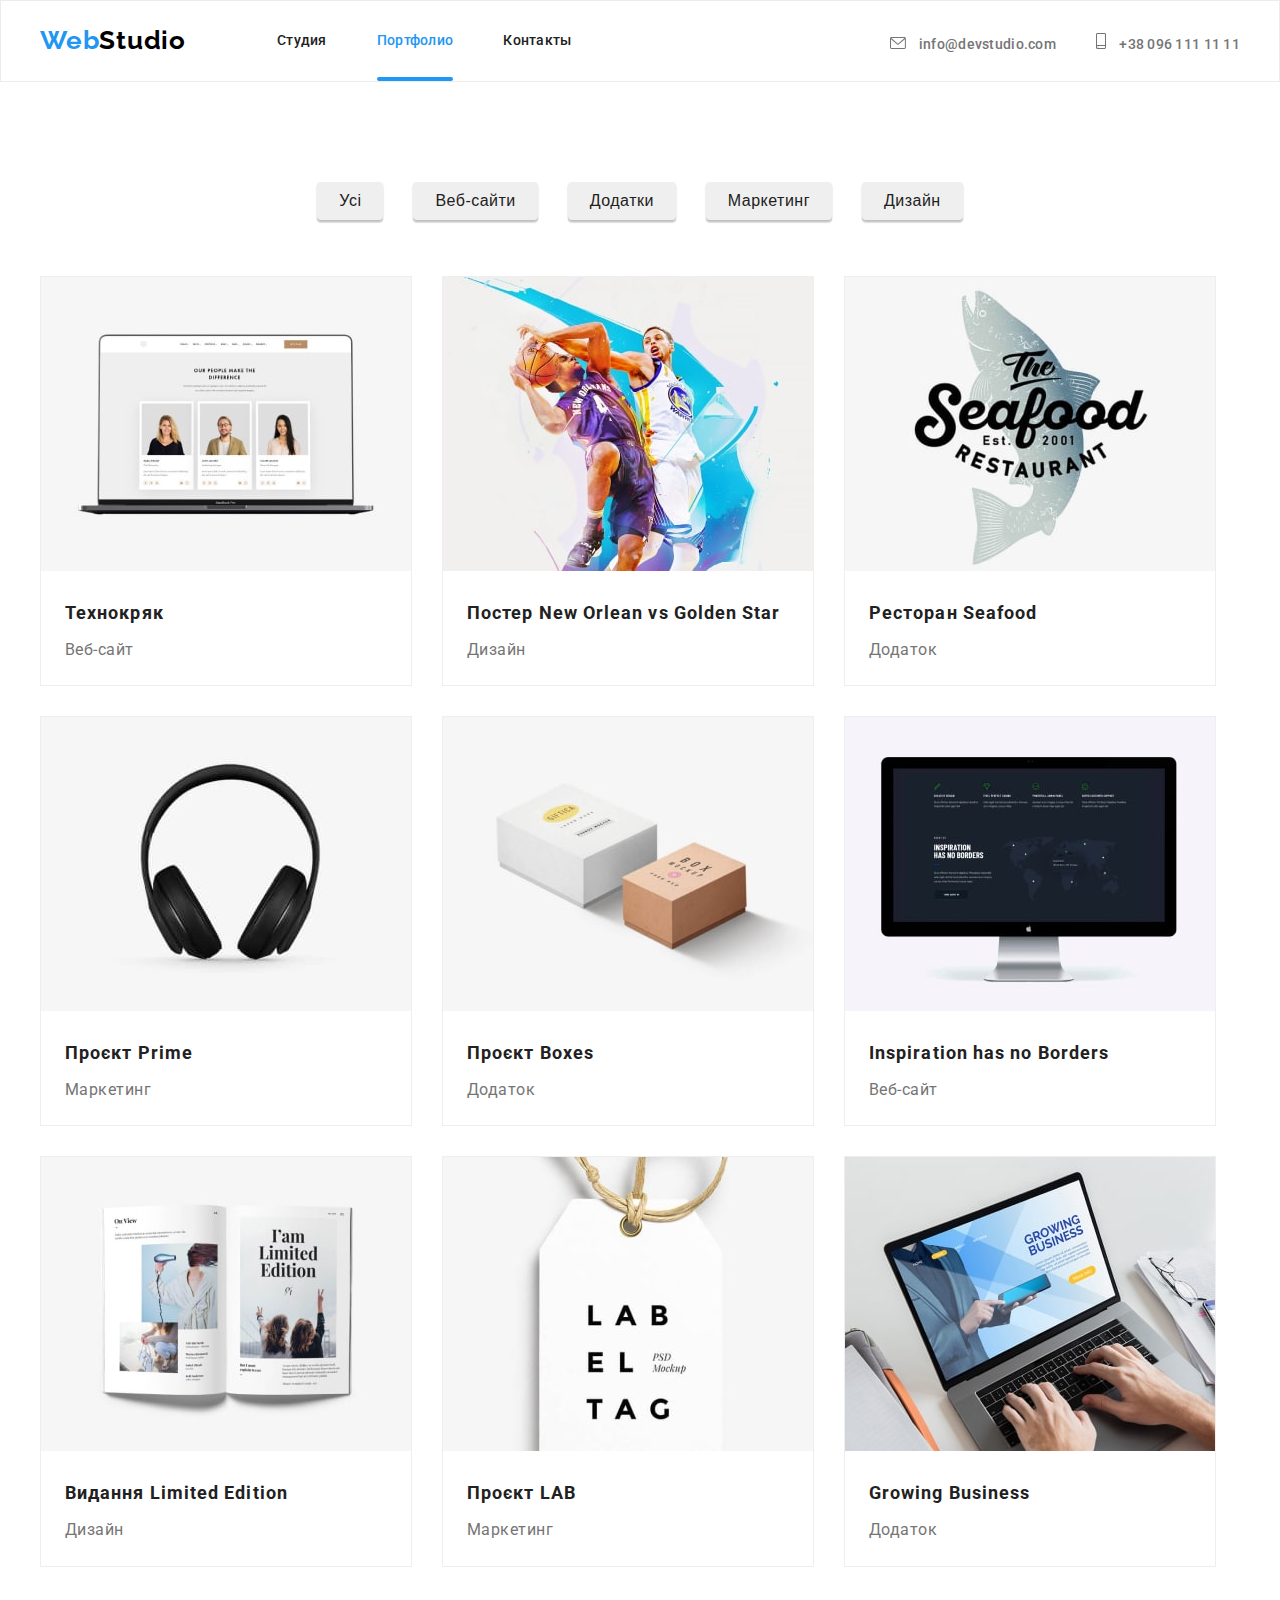
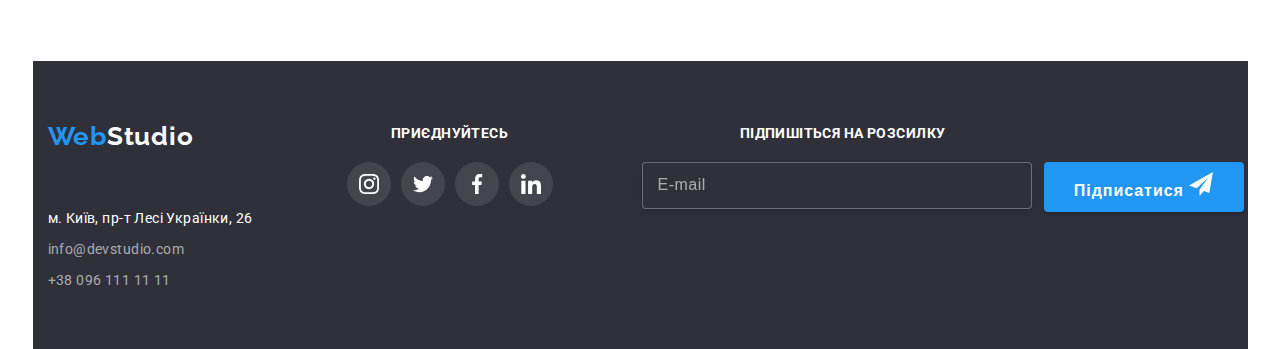
==== commit 06631360: "03.01.2023 22:27" ====
--- a/portfolio.html
+++ b/portfolio.html
@@ -421,11 +421,11 @@
     <div class="container">
       <div class="footer-info">
         <div class="footer-container">
-
-          <a href="./index.html" lang="en" class="logo logo--light-color footer__logo link list">
-            <span class="logo-accent">Web</span>Studio</a>
-
-
+          <div class="logoplace">
+            <a href="./index.html" lang="en" class="logo logo--light-color footer__logo link list">
+              <span class="logo-accent">Web</span>Studio</a>
+          </div>
+  
           <address class="contact">
             <ul class="contact__list list">
               <li>
@@ -433,20 +433,19 @@
                   Лесі Українки,
                   26</a>
               </li>
-
+  
               <li>
-                <a href="mailto:info@devstudio.com"
-                  class="contact__link footer-contact-mail link">info@devstudio.com</a>
+                <a href="mailto:info@devstudio.com" class="contact__link footer-contact-mail link">info@devstudio.com</a>
               </li>
-
+  
               <li>
                 <a href="tel:+380961111111" class="contact__link footer-contact-tel link">+38 096 111 11 11</a>
               </li>
             </ul>
           </address>
         </div>
-
-
+  
+  
         <div class="footer-social">
           <p class="footer-title">приєднуйтесь</p>
           <ul class="social list">
@@ -481,21 +480,21 @@
           </ul>
         </div>
       </div>
-
+  
       <div class="right-footer">
         <div class="right-footer-mail">
           <div class="footer-mail">
             <p>Підпишіться на розсилку</p>
-
+  
             <form>
               <input class="right-footer-input" type="email" name="mail" placeholder="E-mail" />
             </form>
           </div>
-
+  
           <div class="right-footer-mail">
             <div class="footer-mail-btn">
               <p>Підпишіться</p>
-
+  
               <button type="submit" class="btn-submit-footer btn">
                 <p>Підписатися
                   <svg width="24" height="24" class="btn-footer-icons">
@@ -507,8 +506,8 @@
           </div>
         </div>
       </div>
-
-
+  
+  
     </div>
   </footer>
   <script src="./js/navmenu.js"></script>
--- a/css/main.min.css
+++ b/css/main.min.css
@@ -1 +1 @@
-p,h1,h2,h3,h4,h5,h6{margin:0px}ul{margin:0px;padding-left:0px}.link{text-decoration:none}.list{list-style:none}.img{display:block;width:100%}.body{font-family:"Roboto",sans-serif;font-weight:700;color:#212121;margin:auto}:root{--primary-link-color:#2196F3;--second-link-color:#757575;--foncolor:#2F303A;--accent-color:#FFFFFF;--timing-function:cubic-bezier(0.4, 0, 0.2, 1)}.social__link--light-color{justify-content:center;border-radius:50%;width:100%;height:100%;fill:#afb1b8;background-color:var(--accent-color);transition:fill 250ms var(--timing-function),background-color 250ms var(--timing-function)}.social__link--light-color:hover{fill:var(--accent-color);background-color:var(--primary-link-color)}.social__link--dark-color{justify-content:center;border-radius:50%;width:100%;height:100%;fill:var(--accent-color);background:rgba(255,255,255,.1);transition:fill 250ms var(--timing-function),background-color 250ms var(--timing-function)}.social__link--dark-color:hover{background-color:var(--primary-link-color);fill:var(--accent-color)}.modal-politik-label,.btn-submit-footer,.right-footer-input,.customer__link,.social__link,.social,header .container,.social__link--light-color,.social__link--dark-color{display:flex;align-items:center}.container{padding:0px 15px;margin:0 auto}@media screen and (min-width: 480px){.container{width:480px}}@media screen and (min-width: 768px){.container{width:768px}}@media screen and (min-width: 1200px){.container{width:1200px}}.btn{font-family:"Roboto" sans-serif;cursor:pointer;color:#212121;letter-spacing:.06em;padding:10px 24px;border:rgba(0,0,0,0);transition:color 250ms var(--timing-function),background-color 250ms var(--timing-function);margin:0 auto;display:block;margin-top:30px}.btn:hover,.btn:focus{color:var(--accent-color);background-color:var(--primary-link-color)}.logo{font-size:26px;font-weight:700;line-height:1.19;letter-spacing:0.03em;font-family:"Raleway",sans-serif}.logo--light-color{color:var(--accent-color)}.logo--dark-color{color:#000}.heading{font-size:36px;font-weight:700;line-height:1.17;letter-spacing:0.03em;text-align:center;color:#212121}header .container{display:flex;border:none;background-color:var(--accent-color)}@media screen and (max-width: 767px){header .container{position:relative}}@media screen and (min-width: 1200px){header .container{position:relative}}.logo-accent{color:var(--primary-link-color)}@media screen and (min-width: 480px){.header__logo{padding-top:16px;padding-bottom:16px;font-size:24px}}@media screen and (min-width: 768px){.header__logo{padding-top:26px;padding-bottom:26px;margin-right:93px;font-size:26px}}@media screen and (min-width: 1200px){.header__logo{padding-top:24px;padding-bottom:25px;margin-right:91px;font-size:26px}}@media screen and (min-width: 768px){.navigation__list{position:relative;display:flex}}.navigation__link{display:block;text-decoration:none;color:#212121;transition:color 250ms var(--timing-function)}@media screen and (min-width: 480px){.navigation__link{font-size:40px;font-weight:500;line-height:1.18;letter-spacing:0.02em}}@media screen and (min-width: 768px){.navigation__link{font-size:14px;font-weight:500;line-height:1.14;letter-spacing:0.02em;padding:32px 0px}}@media screen and (min-width: 1200px){.navigation__link{font-size:14px;font-weight:500;line-height:1.14;letter-spacing:0.02em}}.navigation__link:hover,.navigation__link:focus{color:var(--primary-link-color)}@media screen and (min-width: 768px){.navigation__link__curreent{color:var(--primary-link-color)}.navigation__link__curreent.studia::after{position:absolute;align-items:center;bottom:0;content:"";display:block;width:48px;height:4px;border-radius:2px;background-color:var(--primary-link-color);transition:250ms var(--timing-function)}.navigation__link__curreent.portfolio::after{position:absolute;align-items:center;bottom:0;content:"";display:block;width:76px;height:4px;border-radius:2px;background-color:var(--primary-link-color);transition:250ms var(--timing-function)}}@media screen and (max-width: 767px){.studia{margin-bottom:32px}}@media screen and (min-width: 768px){.studia{margin-right:50px}}@media screen and (max-width: 767px){.portfolio{margin-bottom:32px}}@media screen and (min-width: 768px){.portfolio{margin-right:50px}}@media screen and (max-width: 767px){.contacts{margin-bottom:306px;padding-bottom:0px}}@media screen and (min-width: 480px){.connection{display:block}}@media screen and (min-width: 768px){.connection{display:none}}@media screen and (min-width: 768px){.connection-second{display:block;position:absolute;padding-top:21px;padding-right:15px;padding-bottom:21px;top:0;right:0;align-items:center}}@media screen and (max-width: 767px){.connection-second{display:none}}@media screen and (min-width: 1200px){.connection-second{display:flex;position:absolute;right:0px;align-items:center;padding-top:32px;padding-bottom:32px}}@media screen and (min-width: 480px){.connect-tel{margin-bottom:32px}}.connect-mail{margin-bottom:64px}@media screen and (min-width: 768px){.connection-second__mail{margin-bottom:10px}}@media screen and (min-width: 1200px){.connection-second__mail{margin-bottom:0px;margin-right:40px}}.connection__tel{color:var(--second-link-color);transition:color 250ms var(--timing-function)}@media screen and (min-width: 480px){.connection__tel{font-weight:500;font-size:34px;line-height:1.18;letter-spacing:.02em;color:var(--primary-link-color);margin-top:32px}}@media screen and (min-width: 768px){.connection__tel{font-size:12px;font-weight:500;line-height:1.17;letter-spacing:0.02em;color:var(--second-link-color)}}@media screen and (min-width: 1200px){.connection__tel{font-size:14px;font-weight:500;line-height:1.14;letter-spacing:0.02em}}.connection__tel:hover,.connection__tel:focus{color:var(--primary-link-color)}.connection__mail{color:var(--second-link-color);transition:color 250ms var(--timing-function)}@media screen and (min-width: 480px){.connection__mail{font-size:24px;font-weight:500;line-height:1.17;letter-spacing:0.02em;margin-top:32px}}@media screen and (min-width: 768px){.connection__mail{font-size:12px;font-weight:500;line-height:1.17;letter-spacing:0.02em}}@media screen and (min-width: 1200px){.connection__mail{font-size:14px;font-weight:500;line-height:1.14;letter-spacing:0.02em}}.connection__mail:hover,.connection__mail:focus{color:var(--primary-link-color)}.connection__icon-mail{fill:currentColor;margin-right:10px}@media screen and (max-width: 767px){.connection__icon-mail{display:none}}.connection__tel-mail:last-child{margin-right:0}@media screen and (min-width: 480px){.social-list{display:flex}}@media screen and (min-width: 768px){.social-list{display:none}}.social-link{font-weight:500;font-size:18px;line-height:1.22;letter-spacing:.02em;color:var(--primary-link-color);margin-right:20px}.hero .container{padding-left:15px;text-align:center;background-color:var(--foncolor);background-repeat:no-repeat;background-position:center;background-size:cover;margin:auto}@media screen and (min-width: 480px){.hero .container{padding-bottom:118px;background-image:linear-gradient(rgba(47, 48, 58, 0.4), rgba(47, 48, 58, 0.4)),url(../img/hero_bg_mob.jpg)}}@media screen and (min-width: 480px)and (min-device-pixel-ratio: 2),screen and (min-width: 480px)and (-webkit-min-device-pixel-ratio: 2),screen and (min-width: 480px)and (min-resolution: 192dpi),screen and (min-width: 480px)and (min-resolution: 2dppx){.hero .container{background-image:linear-gradient(rgba(47, 48, 58, 0.4), rgba(47, 48, 58, 0.4)),url(../img/hero_bg_mob-2x.jpg)}}@media screen and (min-width: 768px){.hero .container{width:100%;padding-bottom:118px;background-image:linear-gradient(rgba(47, 48, 58, 0.4), rgba(47, 48, 58, 0.4)),url(../img/hero_bg_tab.jpg)}}@media screen and (min-width: 768px)and (min-device-pixel-ratio: 2),screen and (min-width: 768px)and (-webkit-min-device-pixel-ratio: 2),screen and (min-width: 768px)and (min-resolution: 192dpi),screen and (min-width: 768px)and (min-resolution: 2dppx){.hero .container{background-image:linear-gradient(rgba(47, 48, 58, 0.4), rgba(47, 48, 58, 0.4)),url(../img/hero_bg_tab-2x.jpg)}}@media screen and (min-width: 1200px){.hero .container{padding-top:200px;padding-bottom:200px;max-width:1600px;background-image:linear-gradient(rgba(47, 48, 58, 0.4), rgba(47, 48, 58, 0.4)),url(../img/hero_bg.jpg)}}@media screen and (min-width: 1200px)and (min-device-pixel-ratio: 2),screen and (min-width: 1200px)and (-webkit-min-device-pixel-ratio: 2),screen and (min-width: 1200px)and (min-resolution: 192dpi),screen and (min-width: 1200px)and (min-resolution: 2dppx){.hero .container{background-image:linear-gradient(rgba(47, 48, 58, 0.4), rgba(47, 48, 58, 0.4)),url(../img/hero_bg-2x.jpg)}}.picture__title{font-size:44px;line-height:1.36;letter-spacing:0.06em;text-align:center;text-transform:uppercase;color:var(--accent-color);width:696px;margin:0 auto;display:block}@media screen and (max-width: 1199px){.picture__title{font-size:26px;font-weight:900;line-height:1.62;letter-spacing:0.06em;padding:118px 60px 30px 60px;margin:0px;width:100%}}@media screen and (max-width: 1199px){.picture__btn{padding:10px 20px;margin-top:0px}}.picture__btn:hover,.picture__btn:focus{color:var(--accent-color);background-color:var(--primary-link-color)}.about{display:flex;padding-top:50px}@media screen and (max-width: 1199px){.about{display:none}}.about .container{margin-bottom:94px}.about__item{width:calc((100% - 60px)/3);margin-right:30px}.about__item:nth-child(3n){margin-right:0px}.about__thumb{position:relative}.about__actions{position:absolute;bottom:0;width:370px}.about__text{font-size:14px;font-weight:700;line-height:1.14;letter-spacing:0.03em;text-align:center;display:flex;font-family:"Roboto";font-style:normal;text-transform:uppercase;color:var(--accent-color);background:rgba(47,48,58,.8);padding:27px;justify-content:center}.benefits__icon-antenna::before{background-image:url(../img/SVG/antenna.svg)}.benefits__icon-clock::before{background-image:url(../img/SVG/clock.svg)}.benefits__icon-diagram::before{background-image:url(../img/SVG/diagram.svg)}.benefits__icon-astronaut::before{background-image:url(../img/SVG/astronaut.svg)}.benefits{font-size:14px;line-height:1.14;letter-spacing:0.03em;text-transform:uppercase}@media screen and (max-width: 1199px){.benefits{padding-top:60px;padding-bottom:60px}}@media screen and (min-width: 1200px){.benefits{padding-top:94px;padding-bottom:94px}}@media screen and (min-width: 768px){.benefits__list{display:flex;flex-wrap:wrap;margin:-15px}}@media screen and (max-width: 767px){.benefits__item{width:100%}}@media screen and (min-width: 768px){.benefits__item{width:calc((100% - 60px)/2);margin:15px}}@media screen and (min-width: 1200px){.benefits__item{width:270px}}@media screen and (max-width: 767px){.benefits__item:not(:last-child){margin-bottom:30px}}.benefits__item::before{display:block;content:"";background-repeat:no-repeat;height:120px;background-color:#f5f4fa;background-position:center;margin-bottom:30px;background-size:65.32px 70px}.benefits__name{font-weight:700;font-size:14px;line-height:16px;letter-spacing:.03em;text-transform:uppercase;margin-bottom:10px}@media screen and (max-width: 767px){.benefits__name{text-align:center}}.benefits__text{font-size:14px;font-weight:400;line-height:1.71;letter-spacing:0.03em;color:var(--second-link-color)}@media screen and (min-width: 1200px){.benefits__text{width:270px}}.team{font-size:36px;font-weight:700;line-height:1.17;letter-spacing:0.03em;background:#f5f4fa;text-align:center}@media screen and (max-width: 1199px){.team{padding-top:60px;padding-bottom:60px}}@media screen and (min-width: 1200px){.team{padding-top:94px;padding-bottom:94px}}@media screen and (max-width: 1199px){.team .heading{font-size:28px;font-weight:700;line-height:1.18;letter-spacing:em;text-align:center;color:#212121;margin-bottom:30px}}@media screen and (min-width: 1200px){.team .heading{margin-bottom:50px}}@media screen and (min-width: 768px){.member-team-list{display:flex;flex-wrap:wrap;margin:-15px}}.social{justify-content:center}.social__items{width:44px;height:44px}.social__items:not(:last-child){margin-right:10px}.social__link{justify-content:center;border-radius:50%;width:100%;height:100%;fill:#afb1b8;background-color:var(--accent-color);transition:fill 250ms var(--timing-function),background-color 250ms var(--timing-function)}.social__link:hover{fill:var(--accent-color);background-color:var(--primary-link-color)}.card__name{font-size:16px;font-weight:500;line-height:1.19;letter-spacing:0.03em;text-align:center;margin-top:30px;margin-bottom:10px}.card__name-list{display:flex}.card{background-color:var(--accent-color)}@media screen and (min-width: 480px){.card{padding-bottom:24px}}.card-member{background:var(--accent-color);background-color:rgba(0,0,0,0);box-shadow:0px 1px 3px rgba(0,0,0,.12),0px 1px 1px rgba(0,0,0,.14),0px 2px 1px rgba(0,0,0,.2);border-radius:0px 0px 4px 4px}@media screen and (min-width: 480px){.card-member{width:100%}}@media screen and (min-width: 768px){.card-member{width:calc((100% - 60px)/2);margin:15px}}@media screen and (min-width: 1200px){.card-member{width:270px}}@media screen and (max-width: 767px){.card-member:not(:last-child){margin-bottom:30px}}.card__job-title{font-size:16px;font-weight:400;line-height:1.19;letter-spacing:0.03em;text-align:center;color:var(--second-link-color);margin-bottom:16px}@media screen and (max-width: 1199px){.customer{padding-top:60px;padding-bottom:60px}}@media screen and (min-width: 1200px){.customer{padding-top:94px;padding-bottom:94px}}.customer__icon{fill:currentColor}@media screen and (max-width: 1199px){.customer .heading{font-weight:700;font-size:28px;line-height:33px;text-align:center;letter-spacing:1.18;color:#212121}}.custoumer__list{display:flex;flex-wrap:wrap;padding:0;text-align:center;margin:-15px}@media screen and (max-width: 1199px){.custoumer__list{margin-top:15px}}@media screen and (min-width: 1200px){.custoumer__list{margin-top:50px}}@media screen and (max-width: 767px){.customer__item{width:calc((100% - 60px)/2);height:92px;margin:15px}}@media screen and (min-width: 768px){.customer__item{width:calc((100% - 90px)/3);margin:15px}}@media screen and (min-width: 1200px){.customer__item{width:170px;height:92px;margin-top:0px}}.customer__link{box-sizing:border-box;justify-content:center;border:1px solid #afb1b8;border-radius:4px;color:#afb1b8;height:92px;transition:color 250ms var(--timing-function),border-color 250ms var(--timing-function)}.customer__link:hover,.customer__link:focus{color:var(--primary-link-color);border-color:var(--primary-link-color)}.footer .container{background-color:var(--foncolor)}@media screen and (min-width: 480px){.footer .container{padding-top:60px;padding-bottom:60px}}@media screen and (min-width: 768px){.footer .container{padding:60px 0}}@media screen and (min-width: 1200px){.footer .container{padding-left:15px;display:flex}}@media screen and (min-width: 768px){.footer-info{display:flex}}.footer-container{display:flex;flex-wrap:wrap;align-items:center}@media screen and (min-width: 1200px){.footer-container{display:block}}.footer__logo{font-size:24px;font-weight:700;line-height:1.17;letter-spacing:0.03em;text-align:center}@media screen and (min-width: 480px){.footer__logo{padding-left:163px;padding-right:163px;margin-bottom:28px}}@media screen and (min-width: 768px){.footer__logo{padding-left:115px;margin-bottom:28px}}@media screen and (min-width: 1200px){.footer__logo{font-size:26px;font-weight:700;line-height:1.19;letter-spacing:0.03em;padding-left:0px;margin-bottom:28px}}@media screen and (min-width: 480px){.contact{text-align:center;padding-left:110px;padding-right:110px}}@media screen and (min-width: 768px){.contact{text-align:center;padding-left:76px;padding-right:110px}}@media screen and (min-width: 1200px){.contact{text-align:start;padding-left:0px;padding-right:94px;padding-top:28px}}@media screen and (min-width: 480px){.contact__list>li:not(:last-child){margin-bottom:12px}}@media screen and (min-width: 480px){.footer-contact{font-family:"Roboto";font-style:normal;font-weight:400;font-size:14px;line-height:1.14;text-align:center;letter-spacing:.03em;color:#fff;margin-bottom:12px}}@media screen and (min-width: 480px){.footer-contact-mail,.footer-contact-tel{font-family:"Roboto";font-style:normal;font-weight:400;font-size:14px;line-height:16px;text-align:center;letter-spacing:.03em;color:rgba(255,255,255,.6)}}@media screen and (min-width: 768px){.footer-social{padding-right:89px}}.footer-title{font-size:14px;font-weight:700;line-height:1.14;letter-spacing:0.03em;padding-bottom:20px;text-align:center;text-transform:uppercase;color:#fff}@media screen and (min-width: 480px){.footer-title{padding-top:60px}}@media screen and (min-width: 768px){.footer-title{padding-top:5px}}.right-footer-input{padding:15px;background:var(--foncolor);border:1px solid rgba(255,255,255,.3);filter:drop-shadow(0px 4px 4px rgba(0, 0, 0, 0.15));border-radius:4px;color:var(--accent-color)}.right-footer-input::-moz-placeholder{font-size:16px;font-weight:400;line-height:1.25;letter-spacing:0.03em;align-items:center;color:rgba(255,255,255,.6)}.right-footer-input:-ms-input-placeholder{font-size:16px;font-weight:400;line-height:1.25;letter-spacing:0.03em;align-items:center;color:rgba(255,255,255,.6)}.right-footer-input::placeholder{font-size:16px;font-weight:400;line-height:1.25;letter-spacing:0.03em;align-items:center;color:rgba(255,255,255,.6)}@media screen and (min-width: 480px){.right-footer-input{width:100%;margin-bottom:20px}}@media screen and (min-width: 768px){.right-footer-input{width:450px;margin:auto;margin-bottom:20px}}@media screen and (min-width: 1200px){.right-footer-input{width:358px;margin-right:12px}}@media screen and (min-width: 1200px){.right-footer-mail{display:flex}}.footer-mail>p{font-size:14px;font-weight:700;line-height:1.14;letter-spacing:0.03em;text-align:center;text-transform:uppercase;color:#fff;padding-bottom:20px}@media screen and (min-width: 480px){.footer-mail>p{margin-top:60px}}@media screen and (min-width: 1200px){.footer-mail>p{margin-top:0px;padding-top:5px}}.footer-mail-btn>p{font-size:14px;font-weight:700;line-height:1.14;letter-spacing:0.03em;text-align:center;text-transform:uppercase;color:#fff}@media screen and (min-width: 480px){.footer-mail-btn>p{display:none}}@media screen and (min-width: 1200px){.footer-mail-btn>p{margin-bottom:20px;padding-top:5px;text-align:start;display:block;opacity:0}}@media screen and (min-width: 1200px){.btn-submit-footer>p{text-align:center}}.btn-submit-footer{font-size:16px;font-weight:700;line-height:1.88;letter-spacing:0.06em;background-color:var(--primary-link-color);color:var(--accent-color);width:200px;height:50px;margin-top:0;box-shadow:0px 4px 4px rgba(0,0,0,.15);border-radius:4px;justify-items:center}@media screen and (min-width: 480px){.btn-submit-footer{margin:auto}}.backdrop{position:fixed;top:0;left:0;background-color:rgba(0,0,0,.2);opacity:1;visibility:visible;transition:opasity 250ms var(--timing-function),visibility 250ms var(--timing-function)}@media screen and (min-width: 480px){.backdrop{padding:93px 15px 94px 15px;overflow-y:scroll}}@media screen and (min-width: 768px){.backdrop{padding:208px 159px 207px 159px}}@media screen and (min-width: 1200px){.backdrop{width:100%;height:100%}}.backdrop.is-hidden{opacity:0;pointer-events:none;visibility:hidden}.backdrop.is-hidden.modal{transform:scale(1.1) translate(-50%, -50%) scale(0.9);opacity:0}.modal{background-color:var(--accent-color);box-shadow:0px 1px 3px rgba(0,0,0,.12),0px 1px 1px rgba(0,0,0,.14),0px 2px 1px rgba(0,0,0,.2);border-radius:4px;opacity:1;transition:250ms var(--timing-function);padding:40px 40px 40px 40px}@media screen and (max-width: 1199px){.modal{position:relative}}@media screen and (min-width: 1200px){.modal{position:absolute;top:50%;left:50%;min-width:528px;min-height:581px;transform:translate(-50%, -50%)}}.modal-close{position:absolute;top:8px;right:8px;width:30px;height:30px;border-radius:50%;border:1px solid rgba(0,0,0,.1);padding:0;cursor:pointer;fill:#000;background-color:#fff;transition:250ms var(--timing-function)}.modal-icons{position:absolute;top:50%;left:50%;transform:translate(-50%, -50%);color:var(--second-link-color)}.modal-head{font-size:20px;font-weight:700;line-height:1.15;letter-spacing:0.03em;text-align:center;color:#212121;margin-bottom:30px}.cross-modal-icons{fill:var(--second-link-color)}.cross-modal-icons:hover{fill:var(--primary-link-color)}.btn-submit{width:200px;height:50px;cursor:pointer;box-shadow:0px 4px 4px rgba(0,0,0,.15);border-radius:4px}.modal-input{width:100%;height:40px;border:1px solid rgba(33,33,33,.2);outline:none;border-radius:4px;padding:12px 15px 12px 42px;color:var(--second-link-color);cursor:pointer;transition:border 250ms var(--timing-function)}.modal-input:hover,.modal-input:focus{border:1px solid var(--primary-link-color)}.modal-input:focus+svg,.modal-input:hover+svg{fill:var(--primary-link-color)}.modal-input::-moz-placeholder{font-size:12px;font-weight:400;line-height:1.17;letter-spacing:0.01em;color:rgba(117,117,117,.5)}.modal-input:-ms-input-placeholder{font-size:12px;font-weight:400;line-height:1.17;letter-spacing:0.01em;color:rgba(117,117,117,.5)}.modal-input::placeholder{font-size:12px;font-weight:400;line-height:1.17;letter-spacing:0.01em;color:rgba(117,117,117,.5)}.modal-input-wrapper{position:relative;color:rgba(117,117,117,.5)}.form-field{margin-bottom:28px}.form-field label{font-size:12px;font-weight:400;line-height:1.17;letter-spacing:0.01em;display:block;margin-bottom:4px;font-family:"Roboto";font-style:normal;color:var(--second-link-color)}.modal-text{font-size:12px;font-weight:400;line-height:1.17;letter-spacing:0.01em;color:rgba(117,117,117,.5);resize:none;width:100%;height:120px;padding:12px 16px;border:1px solid rgba(33,33,33,.2);border-radius:4px;outline:none}.modal-text:hover,.modal-text:focus{border:1px solid var(--primary-link-color)}.label-coment{font-size:12px;font-weight:400;line-height:1.17;letter-spacing:0.01em;display:block;margin-bottom:4px;font-family:"Roboto";font-style:normal;color:var(--second-link-color)}.modal-icons-cont{position:absolute;top:50%;left:12px;transform:translateY(-50%);transition:fill 250ms var(--timing-function)}.modal-politik-label{margin-left:12px}label.modal-politik-label::before{content:"";width:16px;height:15px;border:2px solid #212121;border-radius:2px;margin-right:7px}.checkbox{-webkit-appearance:none;-moz-appearance:none;appearance:none}.checkbox-link{font-size:14px;font-weight:400;line-height:1.71;letter-spacing:0.03em;display:inline;color:var(--primary-link-color);margin-left:3px}@media screen and (max-width: 1199px){.checkbox-link{font-size:12px;font-weight:400;line-height:1.17;letter-spacing:0.03em}}.checkbox-text{font-size:14px;font-weight:400;line-height:1.71;letter-spacing:0.03em;display:inline;color:var(--second-link-color);margin-left:3px}@media screen and (max-width: 1199px){.checkbox-text{font-size:12px;font-weight:400;line-height:1.17;letter-spacing:0.03em}}.checkbox-text:checked+label::before{border:none;background-color:var(--primary-link-color);background-image:url(../img/galochka.svg);background-repeat:no-repeat;background-position:center}@media screen and (max-width: 767px){.menu-button{position:absolute;top:10px;right:15px;display:inline-flex;height:40px;margin:0;padding:0;border:none;background-color:var(--accent-color);fill:#212121;cursor:pointer}.menu-button:hover,.menu-button:focus{fill:var(--primary-link-color)}.menu-button__icon{height:40px}.menu-button .icon-close{display:none}.menu-button.is-open .icon-close{display:block}.menu-button.is-open .icon-menu{display:none}}@media screen and (min-width: 768px){.menu-button{display:none}}@media screen and (max-width: 767px){.menu-container{display:none;position:absolute;top:0;left:0;width:480px;height:796px;padding:40px;background-color:var(--accent-color);box-shadow:0px 4px 8px rgba(0,0,0,.04),0px 2px 4px rgba(0,0,0,.08),0px 1px 3px rgba(0,0,0,.16)}}.menu-container.is-open{display:block}.header{position:relative;border:1px solid #ececec}.button-work-list{display:flex;flex-wrap:wrap;justify-content:center}@media screen and (max-width: 767px){.button-work-list{justify-content:start}}@media screen and (max-width: 1199px){.button-work-list{margin-bottom:30px;width:100%}}@media screen and (min-width: 1200px){.button-work-list{padding-top:100px;padding-bottom:56px}}@media screen and (max-width: 1199px){.button-work-list li+li{margin-left:8px}}@media screen and (min-width: 1200px){.button-work-list li+li{margin-left:30px}}@media screen and (max-width: 767px){.button-work-list__item:nth-child(4){margin-left:0px}}@media screen and (max-width: 767px){.button-work-list__item:nth-child(-n+3){margin-bottom:15px}}.btn-work{font-size:16px;font-weight:500;line-height:1.62;letter-spacing:0.03em;padding:6px 22px;text-align:center;box-shadow:0px 3px 1px rgba(0,0,0,.1),0px 1px 2px rgba(0,0,0,.08),0px 2px 2px rgba(0,0,0,.12);border-radius:4px;margin-top:0;border:rgba(0,0,0,0)}@media screen and (max-width: 1199px){.main-portfolio{padding-top:60px;padding-bottom:60px}}.worklist{display:flex;flex-wrap:wrap;margin:-15px}@media screen and (min-width: 480px){.worklist{margin:15px}}@media screen and (min-width: 768px){.worklist{margin:-15px}}@media screen and (min-width: 1200px){.worklist{margin-bottom:94px}}.worklist-element{border:1px solid #eee;background:var(--accent-color)}@media screen and (max-width: 767px){.worklist-element{margin-bottom:30px;width:100%}}@media screen and (min-width: 768px){.worklist-element{width:calc((100% - 60px)/2);margin:15px}}@media screen and (min-width: 1200px){.worklist-element{width:370px}}.worklist-element:hover .overlay__text{transform:translateY(0)}@media screen and (min-width: 1200px){.worklist-element:nth-last-child(-n+3){margin-bottom:0}}.worklist-element:hover{box-shadow:0px 1px 1px rgba(0,0,0,.12),0px 4px 4px rgba(0,0,0,.06),1px 4px 6px rgba(0,0,0,.16)}.worklist-element>p{margin-bottom:20px}.worklist-element>h2{margin-bottom:4px}@media screen and (min-width: 1200px){.worklist-element:nth-child(3n){margin-right:0}}.produkt-thumb{position:relative;overflow:hidden;margin-bottom:20px}.overlay__text{font-size:18px;font-weight:400;line-height:1.56;letter-spacing:0.03em;position:absolute;top:0;font-family:"Roboto";padding:63px 24px;background:rgba(33,150,243,.9);color:var(--accent-color);height:100%;transform:translateY(100%);transition:transform 250ms var(--timing-function)}.worklist-element__title{font-size:18px;font-weight:700;line-height:2;letter-spacing:0.06em;color:#212121;margin-left:24px;margin-bottom:4px}.worklist-element__text{font-size:16px;font-weight:400;line-height:1.89;letter-spacing:0.03em;color:var(--second-link-color);margin-left:24px;margin-bottom:20px}/*# sourceMappingURL=main.min.css.map */+p,h1,h2,h3,h4,h5,h6{margin:0px}ul{margin:0px;padding-left:0px}.link{text-decoration:none}.list{list-style:none}.img{display:block;width:100%}.body{font-family:"Roboto",sans-serif;font-weight:700;color:#212121;margin:auto}:root{--primary-link-color:#2196F3;--second-link-color:#757575;--foncolor:#2F303A;--accent-color:#FFFFFF;--timing-function:cubic-bezier(0.4, 0, 0.2, 1)}.social__link--light-color{justify-content:center;border-radius:50%;width:100%;height:100%;fill:#afb1b8;background-color:var(--accent-color);transition:fill 250ms var(--timing-function),background-color 250ms var(--timing-function)}.social__link--light-color:hover{fill:var(--accent-color);background-color:var(--primary-link-color)}.social__link--dark-color{justify-content:center;border-radius:50%;width:100%;height:100%;fill:var(--accent-color);background:rgba(255,255,255,.1);transition:fill 250ms var(--timing-function),background-color 250ms var(--timing-function)}.social__link--dark-color:hover{background-color:var(--primary-link-color);fill:var(--accent-color)}.modal-politik-label,.btn-submit-footer,.right-footer-input,.customer__link,.social__link,.social,header .container,.social__link--light-color,.social__link--dark-color{display:flex;align-items:center}.container{padding:0px 15px;margin:0 auto}@media screen and (min-width: 480px){.container{width:480px}}@media screen and (min-width: 768px){.container{width:768px}}@media screen and (min-width: 1200px){.container{width:1200px}}.btn{font-family:"Roboto" sans-serif;cursor:pointer;color:#212121;letter-spacing:.06em;padding:10px 24px;border:rgba(0,0,0,0);transition:color 250ms var(--timing-function),background-color 250ms var(--timing-function);margin:0 auto;display:block;margin-top:30px}.btn:hover,.btn:focus{color:var(--accent-color);background-color:var(--primary-link-color)}.logo{font-size:26px;font-weight:700;line-height:1.19;letter-spacing:0.03em;font-family:"Raleway",sans-serif}.logo--light-color{color:var(--accent-color)}.logo--dark-color{color:#000}.heading{font-size:36px;font-weight:700;line-height:1.17;letter-spacing:0.03em;text-align:center;color:#212121}header .container{display:flex;border:none;background-color:var(--accent-color)}@media screen and (max-width: 767px){header .container{position:relative}}@media screen and (min-width: 1200px){header .container{position:relative}}.logo-accent{color:var(--primary-link-color)}@media screen and (min-width: 480px){.header__logo{padding-top:16px;padding-bottom:16px;font-size:24px}}@media screen and (min-width: 768px){.header__logo{padding-top:26px;padding-bottom:26px;margin-right:93px;font-size:26px}}@media screen and (min-width: 1200px){.header__logo{padding-top:24px;padding-bottom:25px;margin-right:91px;font-size:26px}}@media screen and (min-width: 768px){.navigation__list{position:relative;display:flex}}.navigation__link{display:block;text-decoration:none;color:#212121;transition:color 250ms var(--timing-function)}@media screen and (min-width: 480px){.navigation__link{font-size:40px;font-weight:500;line-height:1.18;letter-spacing:0.02em}}@media screen and (min-width: 768px){.navigation__link{font-size:14px;font-weight:500;line-height:1.14;letter-spacing:0.02em;padding:32px 0px}}@media screen and (min-width: 1200px){.navigation__link{font-size:14px;font-weight:500;line-height:1.14;letter-spacing:0.02em}}.navigation__link:hover,.navigation__link:focus{color:var(--primary-link-color)}@media screen and (min-width: 768px){.navigation__link__curreent{color:var(--primary-link-color)}.navigation__link__curreent.studia::after{position:absolute;align-items:center;bottom:0;content:"";display:block;width:48px;height:4px;border-radius:2px;background-color:var(--primary-link-color);transition:250ms var(--timing-function)}.navigation__link__curreent.portfolio::after{position:absolute;align-items:center;bottom:0;content:"";display:block;width:76px;height:4px;border-radius:2px;background-color:var(--primary-link-color);transition:250ms var(--timing-function)}}@media screen and (max-width: 767px){.studia{margin-bottom:32px}}@media screen and (min-width: 768px){.studia{margin-right:50px}}@media screen and (max-width: 767px){.portfolio{margin-bottom:32px}}@media screen and (min-width: 768px){.portfolio{margin-right:50px}}@media screen and (min-width: 480px){.connection{display:block}}@media screen and (min-width: 768px){.connection{display:none}}@media screen and (min-width: 768px){.connection-second{display:block;position:absolute;padding-top:21px;padding-right:15px;padding-bottom:21px;top:0;right:0;align-items:center}}@media screen and (max-width: 767px){.connection-second{display:none}}@media screen and (min-width: 1200px){.connection-second{display:flex;position:absolute;right:0px;align-items:center;padding-top:32px;padding-bottom:32px}}@media screen and (min-width: 480px){.connect-tel{margin-bottom:32px}}.connect-mail{margin-bottom:64px}@media screen and (min-width: 768px){.connection-second__mail{margin-bottom:10px}}@media screen and (min-width: 1200px){.connection-second__mail{margin-bottom:0px;margin-right:40px}}.connection__tel{color:var(--second-link-color);transition:color 250ms var(--timing-function)}@media screen and (min-width: 480px){.connection__tel{font-weight:500;font-size:34px;line-height:1.18;letter-spacing:.02em;color:var(--primary-link-color);margin-top:32px}}@media screen and (min-width: 768px){.connection__tel{font-size:12px;font-weight:500;line-height:1.17;letter-spacing:0.02em;color:var(--second-link-color)}}@media screen and (min-width: 1200px){.connection__tel{font-size:14px;font-weight:500;line-height:1.14;letter-spacing:0.02em}}.connection__tel:hover,.connection__tel:focus{color:var(--primary-link-color)}.connection__mail{color:var(--second-link-color);transition:color 250ms var(--timing-function)}@media screen and (min-width: 480px){.connection__mail{font-size:24px;font-weight:500;line-height:1.17;letter-spacing:0.02em;margin-top:32px}}@media screen and (min-width: 768px){.connection__mail{font-size:12px;font-weight:500;line-height:1.17;letter-spacing:0.02em}}@media screen and (min-width: 1200px){.connection__mail{font-size:14px;font-weight:500;line-height:1.14;letter-spacing:0.02em}}.connection__mail:hover,.connection__mail:focus{color:var(--primary-link-color)}.connection__icon-mail{fill:currentColor;margin-right:10px}@media screen and (max-width: 767px){.connection__icon-mail{display:none}}.connection__tel-mail:last-child{margin-right:0}@media screen and (min-width: 480px){.social-list{display:flex}}@media screen and (min-width: 768px){.social-list{display:none}}.social-link{font-weight:500;font-size:18px;line-height:1.22;letter-spacing:.02em;color:var(--primary-link-color);margin-right:20px}.hero .container{padding-left:15px;text-align:center;background-color:var(--foncolor);background-repeat:no-repeat;background-position:center;background-size:cover;margin:auto}@media screen and (max-width: 767px){.hero .container{padding-bottom:118px;background-image:linear-gradient(rgba(47, 48, 58, 0.4), rgba(47, 48, 58, 0.4)),url(../img/hero_bg_mob.jpg)}}@media screen and (max-width: 767px)and (min-device-pixel-ratio: 2),screen and (max-width: 767px)and (-webkit-min-device-pixel-ratio: 2),screen and (max-width: 767px)and (min-resolution: 192dpi),screen and (max-width: 767px)and (min-resolution: 2dppx){.hero .container{background-image:linear-gradient(rgba(47, 48, 58, 0.4), rgba(47, 48, 58, 0.4)),url(../img/hero_bg_mob-2x.jpg)}}@media screen and (min-width: 768px){.hero .container{width:100%;padding-bottom:118px;background-image:linear-gradient(rgba(47, 48, 58, 0.4), rgba(47, 48, 58, 0.4)),url(../img/hero_bg_tab.jpg)}}@media screen and (min-width: 768px)and (min-device-pixel-ratio: 2),screen and (min-width: 768px)and (-webkit-min-device-pixel-ratio: 2),screen and (min-width: 768px)and (min-resolution: 192dpi),screen and (min-width: 768px)and (min-resolution: 2dppx){.hero .container{background-image:linear-gradient(rgba(47, 48, 58, 0.4), rgba(47, 48, 58, 0.4)),url(../img/hero_bg_tab-2x.jpg)}}@media screen and (min-width: 1200px){.hero .container{padding-top:200px;padding-bottom:200px;max-width:1600px;background-image:linear-gradient(rgba(47, 48, 58, 0.4), rgba(47, 48, 58, 0.4)),url(../img/hero_bg.jpg)}}@media screen and (min-width: 1200px)and (min-device-pixel-ratio: 2),screen and (min-width: 1200px)and (-webkit-min-device-pixel-ratio: 2),screen and (min-width: 1200px)and (min-resolution: 192dpi),screen and (min-width: 1200px)and (min-resolution: 2dppx){.hero .container{background-image:linear-gradient(rgba(47, 48, 58, 0.4), rgba(47, 48, 58, 0.4)),url(../img/hero_bg-2x.jpg)}}.picture__title{font-size:44px;line-height:1.36;letter-spacing:0.06em;text-align:center;text-transform:uppercase;color:var(--accent-color);width:696px;margin:0 auto;display:block}@media screen and (max-width: 1199px){.picture__title{font-size:26px;font-weight:900;line-height:1.62;letter-spacing:0.06em;padding:118px 60px 30px 60px;margin:0px;width:100%}}@media screen and (max-width: 1199px){.picture__btn{padding:10px 20px;margin-top:0px}}.picture__btn:hover,.picture__btn:focus{color:var(--accent-color);background-color:var(--primary-link-color)}.about{display:flex;padding-top:50px}@media screen and (max-width: 1199px){.about{display:none}}.about .container{margin-bottom:94px}.about__item{width:calc((100% - 60px)/3);margin-right:30px}.about__item:nth-child(3n){margin-right:0px}.about__thumb{position:relative}.about__actions{position:absolute;bottom:0;width:370px}.about__text{font-size:14px;font-weight:700;line-height:1.14;letter-spacing:0.03em;text-align:center;display:flex;font-family:"Roboto";font-style:normal;text-transform:uppercase;color:var(--accent-color);background:rgba(47,48,58,.8);padding:27px;justify-content:center}.benefits__icon-antenna::before{background-image:url(../img/SVG/antenna.svg)}.benefits__icon-clock::before{background-image:url(../img/SVG/clock.svg)}.benefits__icon-diagram::before{background-image:url(../img/SVG/diagram.svg)}.benefits__icon-astronaut::before{background-image:url(../img/SVG/astronaut.svg)}.benefits{font-size:14px;line-height:1.14;letter-spacing:0.03em;text-transform:uppercase}@media screen and (max-width: 1199px){.benefits{padding-top:60px;padding-bottom:60px}}@media screen and (min-width: 1200px){.benefits{padding-top:94px;padding-bottom:94px}}@media screen and (min-width: 768px){.benefits__list{display:flex;flex-wrap:wrap;margin:-15px}}@media screen and (max-width: 767px){.benefits__item{width:100%}}@media screen and (min-width: 768px){.benefits__item{width:calc((100% - 60px)/2);margin:15px}}@media screen and (min-width: 1200px){.benefits__item{width:270px}}@media screen and (max-width: 767px){.benefits__item:not(:last-child){margin-bottom:30px}}.benefits__item::before{display:block;content:"";background-repeat:no-repeat;height:120px;background-color:#f5f4fa;background-position:center;margin-bottom:30px;background-size:65.32px 70px}.benefits__name{font-weight:700;font-size:14px;line-height:16px;letter-spacing:.03em;text-transform:uppercase;margin-bottom:10px}@media screen and (max-width: 767px){.benefits__name{text-align:center}}.benefits__text{font-size:14px;font-weight:400;line-height:1.71;letter-spacing:0.03em;color:var(--second-link-color)}@media screen and (min-width: 1200px){.benefits__text{width:270px}}.team{font-size:36px;font-weight:700;line-height:1.17;letter-spacing:0.03em;background:#f5f4fa;text-align:center}@media screen and (max-width: 1199px){.team{padding-top:60px;padding-bottom:60px}}@media screen and (min-width: 1200px){.team{padding-top:94px;padding-bottom:94px}}@media screen and (max-width: 1199px){.team .heading{font-size:28px;font-weight:700;line-height:1.18;letter-spacing:em;text-align:center;color:#212121;margin-bottom:30px}}@media screen and (min-width: 1200px){.team .heading{margin-bottom:50px}}@media screen and (min-width: 768px){.member-team-list{display:flex;flex-wrap:wrap;margin:-15px}}.social{justify-content:center}.social__items{width:44px;height:44px}.social__items:not(:last-child){margin-right:10px}.social__link{justify-content:center;border-radius:50%;width:100%;height:100%;fill:#afb1b8;background-color:var(--accent-color);transition:fill 250ms var(--timing-function),background-color 250ms var(--timing-function)}.social__link:hover{fill:var(--accent-color);background-color:var(--primary-link-color)}.card__name{font-size:16px;font-weight:500;line-height:1.19;letter-spacing:0.03em;text-align:center;margin-top:30px;margin-bottom:10px}.card__name-list{display:flex}.card{background-color:var(--accent-color)}@media screen and (min-width: 480px){.card{padding-bottom:24px}}.card-member{background:var(--accent-color);background-color:rgba(0,0,0,0);box-shadow:0px 1px 3px rgba(0,0,0,.12),0px 1px 1px rgba(0,0,0,.14),0px 2px 1px rgba(0,0,0,.2);border-radius:0px 0px 4px 4px}@media screen and (min-width: 480px){.card-member{width:100%}}@media screen and (min-width: 768px){.card-member{width:calc((100% - 60px)/2);margin:15px}}@media screen and (min-width: 1200px){.card-member{width:270px}}@media screen and (max-width: 767px){.card-member:not(:last-child){margin-bottom:30px}}.card__job-title{font-size:16px;font-weight:400;line-height:1.19;letter-spacing:0.03em;text-align:center;color:var(--second-link-color);margin-bottom:16px}@media screen and (max-width: 1199px){.customer{padding-top:60px;padding-bottom:60px}}@media screen and (min-width: 1200px){.customer{padding-top:94px;padding-bottom:94px}}.customer__icon{fill:currentColor}@media screen and (max-width: 1199px){.customer .heading{font-weight:700;font-size:28px;line-height:33px;text-align:center;letter-spacing:1.18;color:#212121}}.custoumer__list{display:flex;flex-wrap:wrap;padding:0;text-align:center;margin:-15px}@media screen and (max-width: 1199px){.custoumer__list{margin-top:15px}}@media screen and (min-width: 1200px){.custoumer__list{margin-top:50px}}@media screen and (max-width: 767px){.customer__item{width:calc((100% - 60px)/2);height:92px;margin:15px}}@media screen and (min-width: 768px){.customer__item{width:calc((100% - 90px)/3);margin:15px}}@media screen and (min-width: 1200px){.customer__item{width:170px;height:92px;margin-top:0px}}.customer__link{box-sizing:border-box;justify-content:center;border:1px solid #afb1b8;border-radius:4px;color:#afb1b8;height:92px;transition:color 250ms var(--timing-function),border-color 250ms var(--timing-function)}.customer__link:hover,.customer__link:focus{color:var(--primary-link-color);border-color:var(--primary-link-color)}.footer .container{background-color:var(--foncolor)}@media screen and (max-width: 767px){.footer .container{padding-top:60px;padding-bottom:60px}}@media screen and (min-width: 768px){.footer .container{padding:60px 0}}@media screen and (min-width: 1200px){.footer .container{padding-left:15px;display:flex}}@media screen and (min-width: 768px){.footer-info{display:flex}}@media screen and (min-width: 768px)and (max-width: 1199px){.footer-container{display:block;text-align:center;margin-right:165px;margin-left:76px}}.logoplace{padding-bottom:28px}@media screen and (max-width: 767px){.logoplace{text-align:center}}.footer__logo{font-size:24px;font-weight:700;line-height:1.17;letter-spacing:0.03em}@media screen and (max-width: 767px){.footer__logo{text-align:center}}@media screen and (min-width: 1200px){.footer__logo{font-size:26px;font-weight:700;line-height:1.19;letter-spacing:0.03em;padding-left:0px;margin-bottom:28px}}@media screen and (max-width: 767px){.contact{text-align:center}}@media screen and (min-width: 768px){.contact{text-align:center}}@media screen and (min-width: 1200px){.contact{text-align:start;padding-left:0px;padding-right:94px;padding-top:28px}}.contact__list>li:not(:last-child){margin-bottom:12px}.footer-contact{font-family:"Roboto";font-style:normal;font-weight:400;font-size:14px;line-height:1.14;text-align:center;letter-spacing:.03em;color:#fff;margin-bottom:12px}.footer-contact-mail,.footer-contact-tel{font-family:"Roboto";font-style:normal;font-weight:400;font-size:14px;line-height:1.14;text-align:center;letter-spacing:.03em;color:rgba(255,255,255,.6)}@media screen and (min-width: 768px){.footer-social{padding-right:89px}}.footer-title{font-size:14px;font-weight:700;line-height:1.14;letter-spacing:0.03em;padding-bottom:20px;text-align:center;text-transform:uppercase;color:#fff}@media screen and (max-width: 767px){.footer-title{padding-top:60px}}@media screen and (min-width: 768px){.footer-title{padding-top:5px}}.right-footer-input{padding:15px;background:var(--foncolor);border:1px solid rgba(255,255,255,.3);filter:drop-shadow(0px 4px 4px rgba(0, 0, 0, 0.15));border-radius:4px;color:var(--accent-color)}.right-footer-input::-moz-placeholder{font-size:16px;font-weight:400;line-height:1.25;letter-spacing:0.03em;align-items:center;color:rgba(255,255,255,.6)}.right-footer-input:-ms-input-placeholder{font-size:16px;font-weight:400;line-height:1.25;letter-spacing:0.03em;align-items:center;color:rgba(255,255,255,.6)}.right-footer-input::placeholder{font-size:16px;font-weight:400;line-height:1.25;letter-spacing:0.03em;align-items:center;color:rgba(255,255,255,.6)}@media screen and (max-width: 767px){.right-footer-input{width:100%;margin-bottom:20px}}@media screen and (min-width: 768px){.right-footer-input{width:450px;margin:auto;margin-bottom:20px}}@media screen and (min-width: 1200px){.right-footer-input{width:358px;margin-right:12px}}@media screen and (min-width: 1200px){.right-footer-mail{display:flex}}.footer-mail>p{font-size:14px;font-weight:700;line-height:1.14;letter-spacing:0.03em;text-align:center;text-transform:uppercase;color:#fff;padding-bottom:20px}@media screen and (max-width: 1199px){.footer-mail>p{margin-top:60px}}@media screen and (min-width: 1200px){.footer-mail>p{margin-top:0px;padding-top:5px}}.footer-mail-btn>p{font-size:14px;font-weight:700;line-height:1.14;letter-spacing:0.03em;text-align:center;text-transform:uppercase;color:#fff}@media screen and (max-width: 1199px){.footer-mail-btn>p{display:none}}@media screen and (min-width: 1200px){.footer-mail-btn>p{margin-bottom:20px;padding-top:5px;text-align:start;display:block;opacity:0}}@media screen and (min-width: 1200px){.btn-submit-footer>p{text-align:center}}.btn-submit-footer{font-size:16px;font-weight:700;line-height:1.88;letter-spacing:0.06em;background-color:var(--primary-link-color);color:var(--accent-color);width:200px;height:50px;margin-top:0;box-shadow:0px 4px 4px rgba(0,0,0,.15);border-radius:4px;justify-items:center}@media screen and (min-width: 480px){.btn-submit-footer{margin:auto}}.backdrop{position:fixed;top:0;left:0;background-color:rgba(0,0,0,.2);opacity:1;visibility:visible;transition:opasity 250ms var(--timing-function),visibility 250ms var(--timing-function)}@media screen and (min-width: 480px){.backdrop{padding:93px 15px 94px 15px;overflow-y:scroll}}@media screen and (min-width: 768px){.backdrop{padding:208px 159px 207px 159px}}@media screen and (min-width: 1200px){.backdrop{width:100%;height:100%}}.backdrop.is-hidden{opacity:0;pointer-events:none;visibility:hidden}.backdrop.is-hidden.modal{transform:scale(1.1) translate(-50%, -50%) scale(0.9);opacity:0}.modal{background-color:var(--accent-color);box-shadow:0px 1px 3px rgba(0,0,0,.12),0px 1px 1px rgba(0,0,0,.14),0px 2px 1px rgba(0,0,0,.2);border-radius:4px;opacity:1;transition:250ms var(--timing-function);padding:40px 40px 40px 40px}@media screen and (max-width: 1199px){.modal{position:relative}}@media screen and (min-width: 1200px){.modal{position:absolute;top:50%;left:50%;min-width:528px;min-height:581px;transform:translate(-50%, -50%)}}.modal-close{position:absolute;top:8px;right:8px;width:30px;height:30px;border-radius:50%;border:1px solid rgba(0,0,0,.1);padding:0;cursor:pointer;fill:#000;background-color:#fff;transition:250ms var(--timing-function)}.modal-icons{position:absolute;top:50%;left:50%;transform:translate(-50%, -50%);color:var(--second-link-color)}.modal-head{font-size:20px;font-weight:700;line-height:1.15;letter-spacing:0.03em;text-align:center;color:#212121;margin-bottom:30px}.cross-modal-icons{fill:var(--second-link-color)}.cross-modal-icons:hover{fill:var(--primary-link-color)}.btn-submit{width:200px;height:50px;cursor:pointer;box-shadow:0px 4px 4px rgba(0,0,0,.15);border-radius:4px}.modal-input{width:100%;height:40px;border:1px solid rgba(33,33,33,.2);outline:none;border-radius:4px;padding:12px 15px 12px 42px;color:var(--second-link-color);cursor:pointer;transition:border 250ms var(--timing-function)}.modal-input:hover,.modal-input:focus{border:1px solid var(--primary-link-color)}.modal-input:focus+svg,.modal-input:hover+svg{fill:var(--primary-link-color)}.modal-input::-moz-placeholder{font-size:12px;font-weight:400;line-height:1.17;letter-spacing:0.01em;color:rgba(117,117,117,.5)}.modal-input:-ms-input-placeholder{font-size:12px;font-weight:400;line-height:1.17;letter-spacing:0.01em;color:rgba(117,117,117,.5)}.modal-input::placeholder{font-size:12px;font-weight:400;line-height:1.17;letter-spacing:0.01em;color:rgba(117,117,117,.5)}.modal-input-wrapper{position:relative;color:rgba(117,117,117,.5)}.form-field{margin-bottom:28px}.form-field label{font-size:12px;font-weight:400;line-height:1.17;letter-spacing:0.01em;display:block;margin-bottom:4px;font-family:"Roboto";font-style:normal;color:var(--second-link-color)}.modal-text{font-size:12px;font-weight:400;line-height:1.17;letter-spacing:0.01em;color:rgba(117,117,117,.5);resize:none;width:100%;height:120px;padding:12px 16px;border:1px solid rgba(33,33,33,.2);border-radius:4px;outline:none}.modal-text:hover,.modal-text:focus{border:1px solid var(--primary-link-color)}.label-coment{font-size:12px;font-weight:400;line-height:1.17;letter-spacing:0.01em;display:block;margin-bottom:4px;font-family:"Roboto";font-style:normal;color:var(--second-link-color)}.modal-icons-cont{position:absolute;top:50%;left:12px;transform:translateY(-50%);transition:fill 250ms var(--timing-function)}.modal-politik-label{margin-left:12px}label.modal-politik-label::before{content:"";width:16px;height:15px;border:2px solid #212121;border-radius:2px;margin-right:7px}.checkbox{-webkit-appearance:none;-moz-appearance:none;appearance:none}.checkbox-link{font-size:14px;font-weight:400;line-height:1.71;letter-spacing:0.03em;display:inline;color:var(--primary-link-color);margin-left:3px}@media screen and (max-width: 1199px){.checkbox-link{font-size:12px;font-weight:400;line-height:1.17;letter-spacing:0.03em}}.checkbox-text{font-size:14px;font-weight:400;line-height:1.71;letter-spacing:0.03em;display:inline;color:var(--second-link-color);margin-left:3px}@media screen and (max-width: 1199px){.checkbox-text{font-size:12px;font-weight:400;line-height:1.17;letter-spacing:0.03em}}.checkbox-text:checked+label::before{border:none;background-color:var(--primary-link-color);background-image:url(../img/galochka.svg);background-repeat:no-repeat;background-position:center}@media screen and (max-width: 767px){.menu-button{position:absolute;top:10px;right:15px;display:inline-flex;height:40px;margin:0;padding:0;border:none;background-color:var(--accent-color);fill:#212121;cursor:pointer}.menu-button:hover,.menu-button:focus{fill:var(--primary-link-color)}.menu-button__icon{height:40px}.menu-button .icon-close{display:none}.menu-button.is-open .icon-close{display:block}.menu-button.is-open .icon-menu{display:none}}@media screen and (min-width: 768px){.menu-button{display:none}}@media screen and (max-width: 767px){.menu-container{display:none;position:fixed;top:0;left:0;width:100vw;height:100vh;padding:40px;background-color:var(--accent-color);box-shadow:0px 4px 8px rgba(0,0,0,.04),0px 2px 4px rgba(0,0,0,.08),0px 1px 3px rgba(0,0,0,.16)}}.menu-container.is-open{display:block;display:flex;flex-wrap:wrap;align-content:space-between}.header{position:relative;border:1px solid #ececec}.button-work-list{display:flex;flex-wrap:wrap;justify-content:center}@media screen and (max-width: 767px){.button-work-list{justify-content:start}}@media screen and (max-width: 1199px){.button-work-list{margin-bottom:30px;width:100%}}@media screen and (min-width: 1200px){.button-work-list{padding-top:100px;padding-bottom:56px}}@media screen and (max-width: 1199px){.button-work-list li+li{margin-left:8px}}@media screen and (min-width: 1200px){.button-work-list li+li{margin-left:30px}}@media screen and (max-width: 767px){.button-work-list__item:nth-child(4){margin-left:0px}}@media screen and (max-width: 767px){.button-work-list__item:nth-child(-n+3){margin-bottom:15px}}.btn-work{font-size:16px;font-weight:500;line-height:1.62;letter-spacing:0.03em;padding:6px 22px;text-align:center;box-shadow:0px 3px 1px rgba(0,0,0,.1),0px 1px 2px rgba(0,0,0,.08),0px 2px 2px rgba(0,0,0,.12);border-radius:4px;margin-top:0;border:rgba(0,0,0,0)}@media screen and (max-width: 1199px){.main-portfolio{padding-top:60px;padding-bottom:60px}}.worklist{display:flex;flex-wrap:wrap;margin:-15px}@media screen and (min-width: 480px){.worklist{margin:15px}}@media screen and (min-width: 768px){.worklist{margin:-15px}}@media screen and (min-width: 1200px){.worklist{margin-bottom:94px}}.worklist-element{border:1px solid #eee;background:var(--accent-color)}@media screen and (max-width: 767px){.worklist-element{margin-bottom:30px;width:100%}}@media screen and (min-width: 768px){.worklist-element{width:calc((100% - 60px)/2);margin:15px}}@media screen and (min-width: 1200px){.worklist-element{width:370px}}.worklist-element:hover .overlay__text{transform:translateY(0)}@media screen and (min-width: 1200px){.worklist-element:nth-last-child(-n+3){margin-bottom:0}}.worklist-element:hover{box-shadow:0px 1px 1px rgba(0,0,0,.12),0px 4px 4px rgba(0,0,0,.06),1px 4px 6px rgba(0,0,0,.16)}.worklist-element>p{margin-bottom:20px}.worklist-element>h2{margin-bottom:4px}@media screen and (min-width: 1200px){.worklist-element:nth-child(3n){margin-right:0}}.produkt-thumb{position:relative;overflow:hidden;margin-bottom:20px}.overlay__text{font-size:18px;font-weight:400;line-height:1.56;letter-spacing:0.03em;position:absolute;top:0;font-family:"Roboto";padding:63px 24px;background:rgba(33,150,243,.9);color:var(--accent-color);height:100%;transform:translateY(100%);transition:transform 250ms var(--timing-function)}.worklist-element__title{font-size:18px;font-weight:700;line-height:2;letter-spacing:0.06em;color:#212121;margin-left:24px;margin-bottom:4px}.worklist-element__text{font-size:16px;font-weight:400;line-height:1.89;letter-spacing:0.03em;color:var(--second-link-color);margin-left:24px;margin-bottom:20px}/*# sourceMappingURL=main.min.css.map */